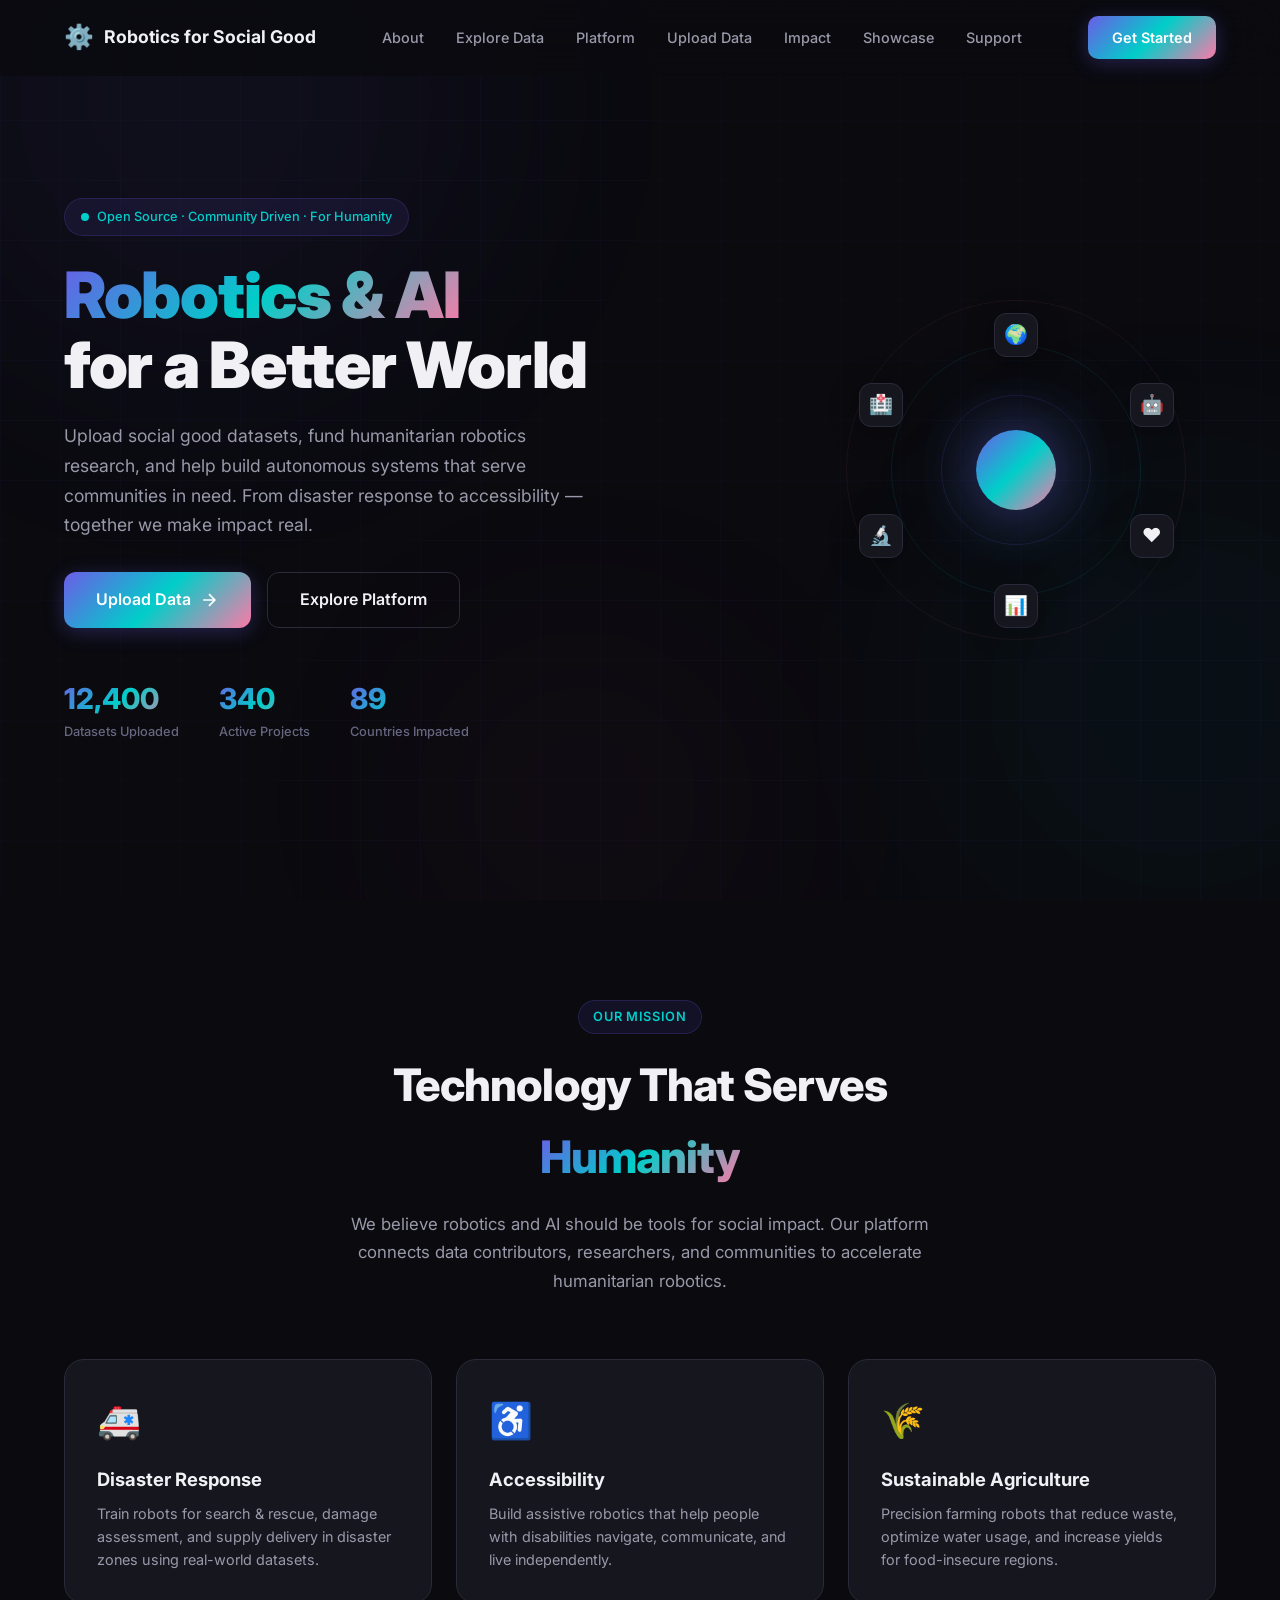
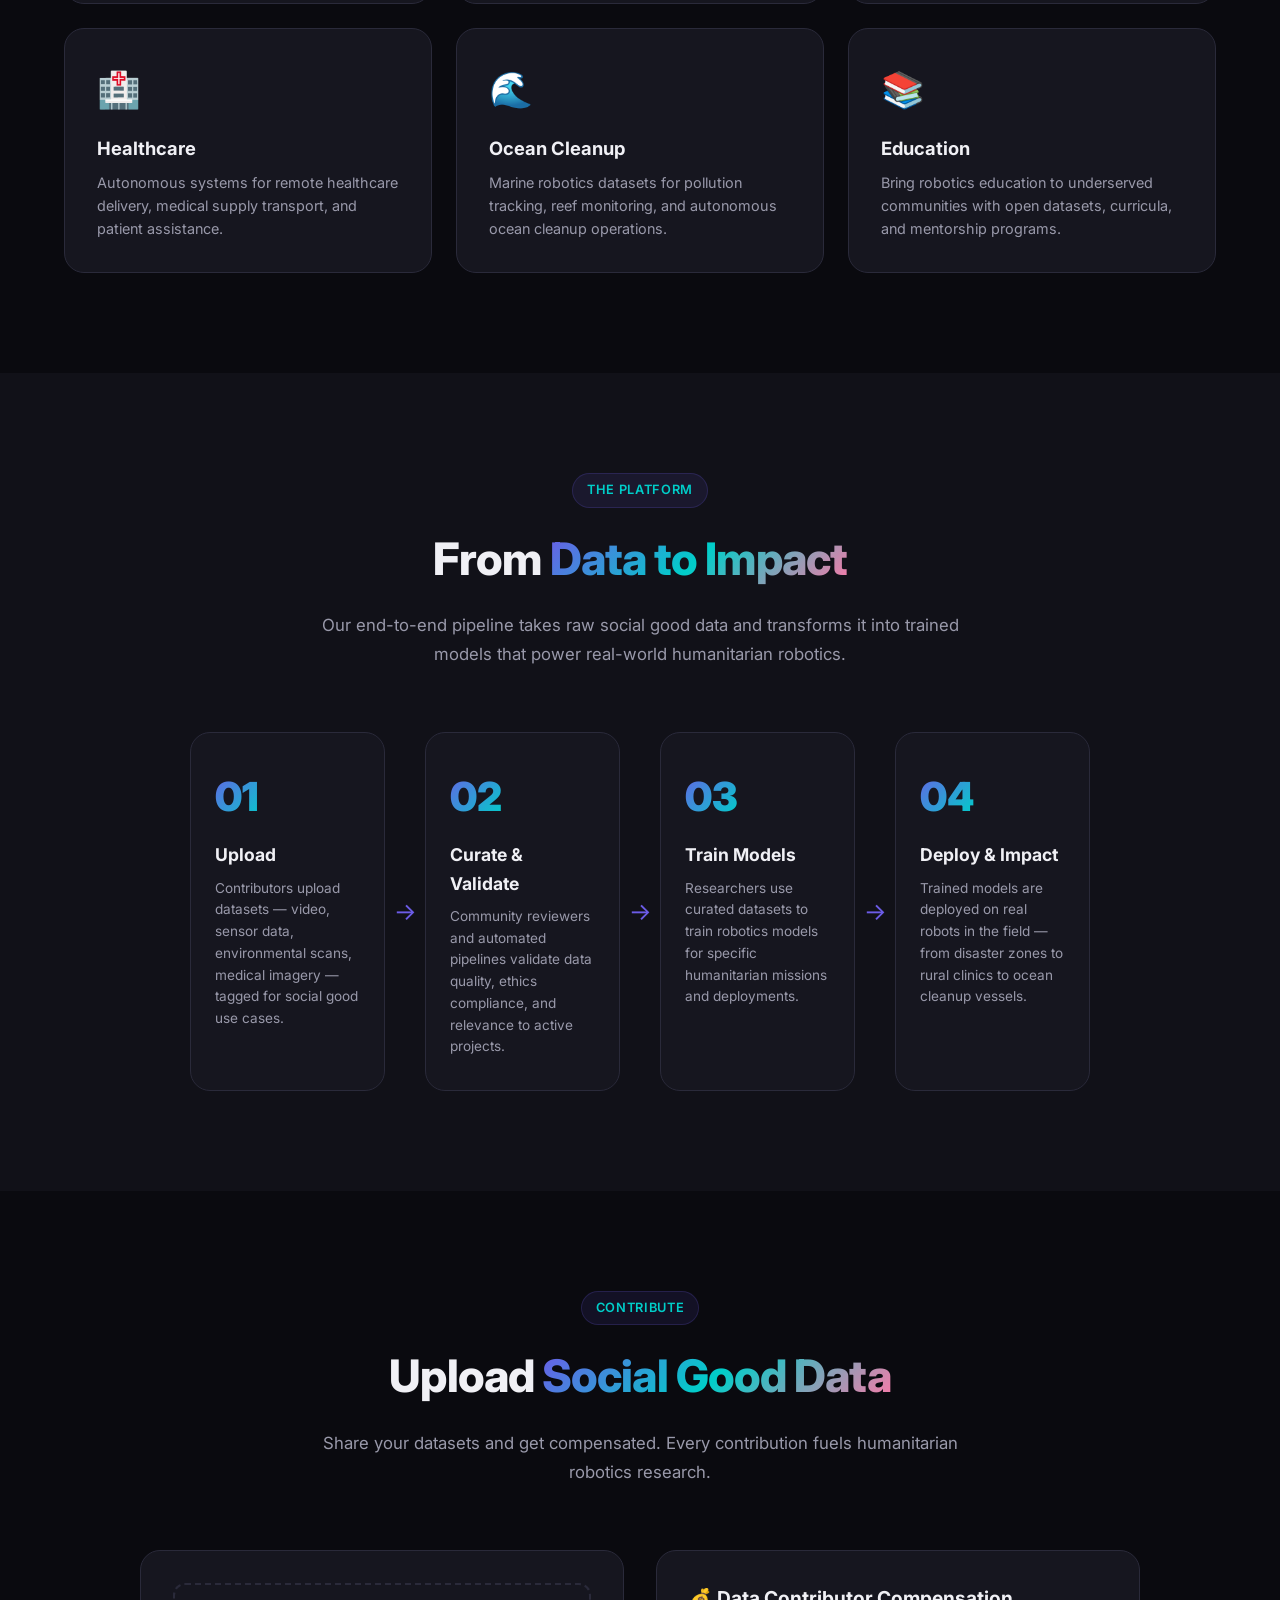
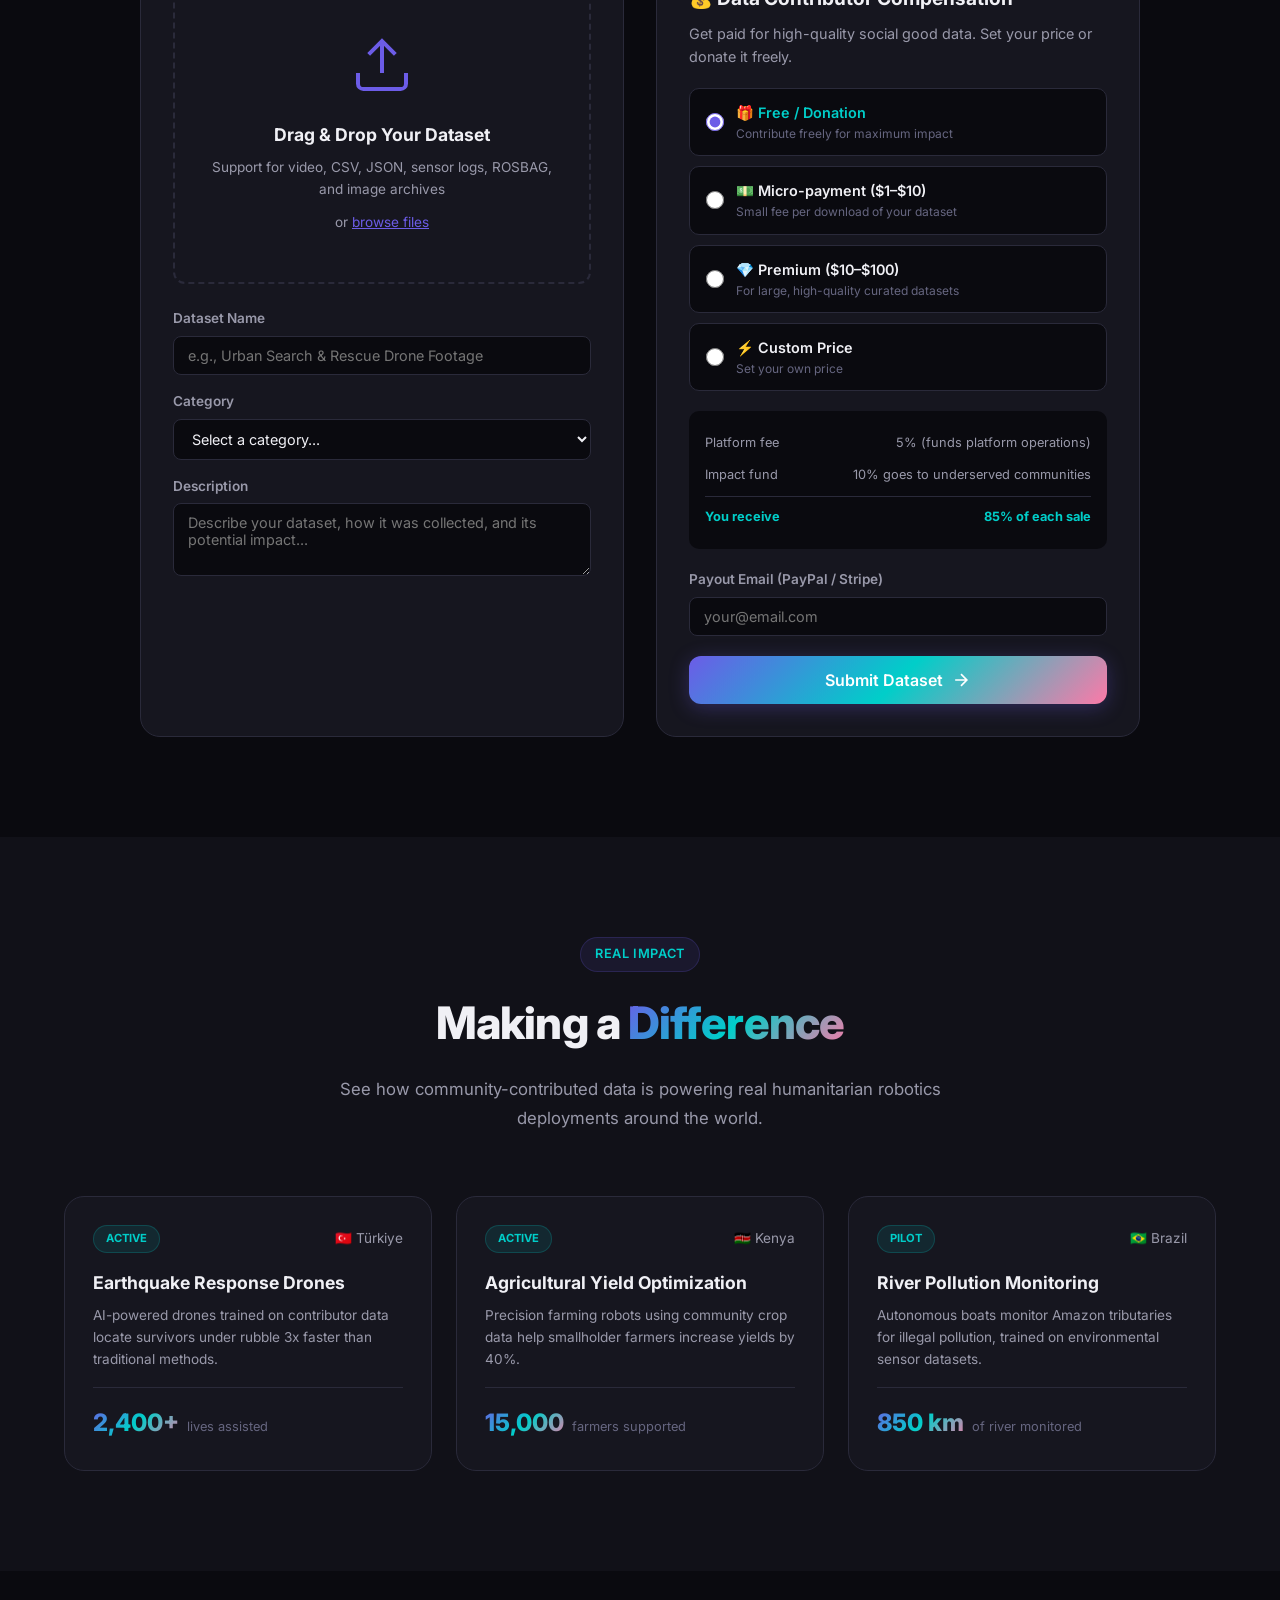
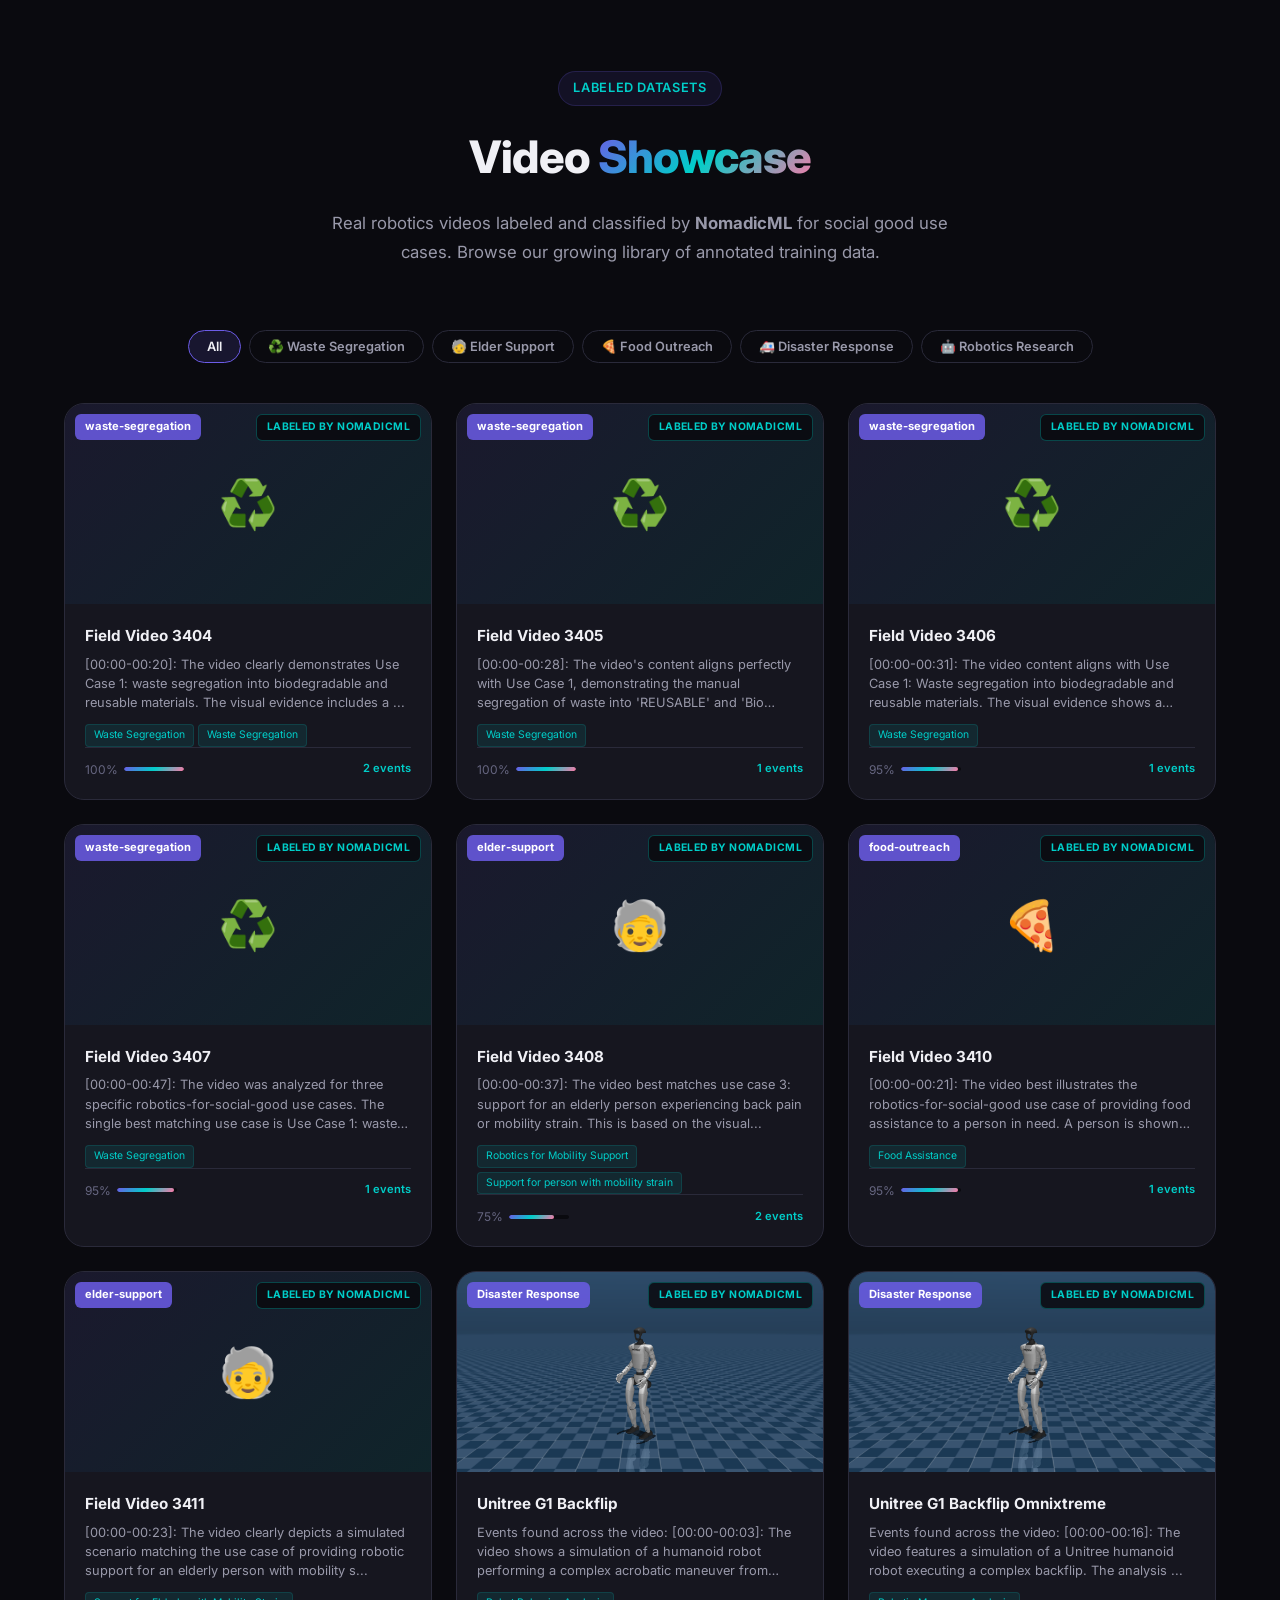
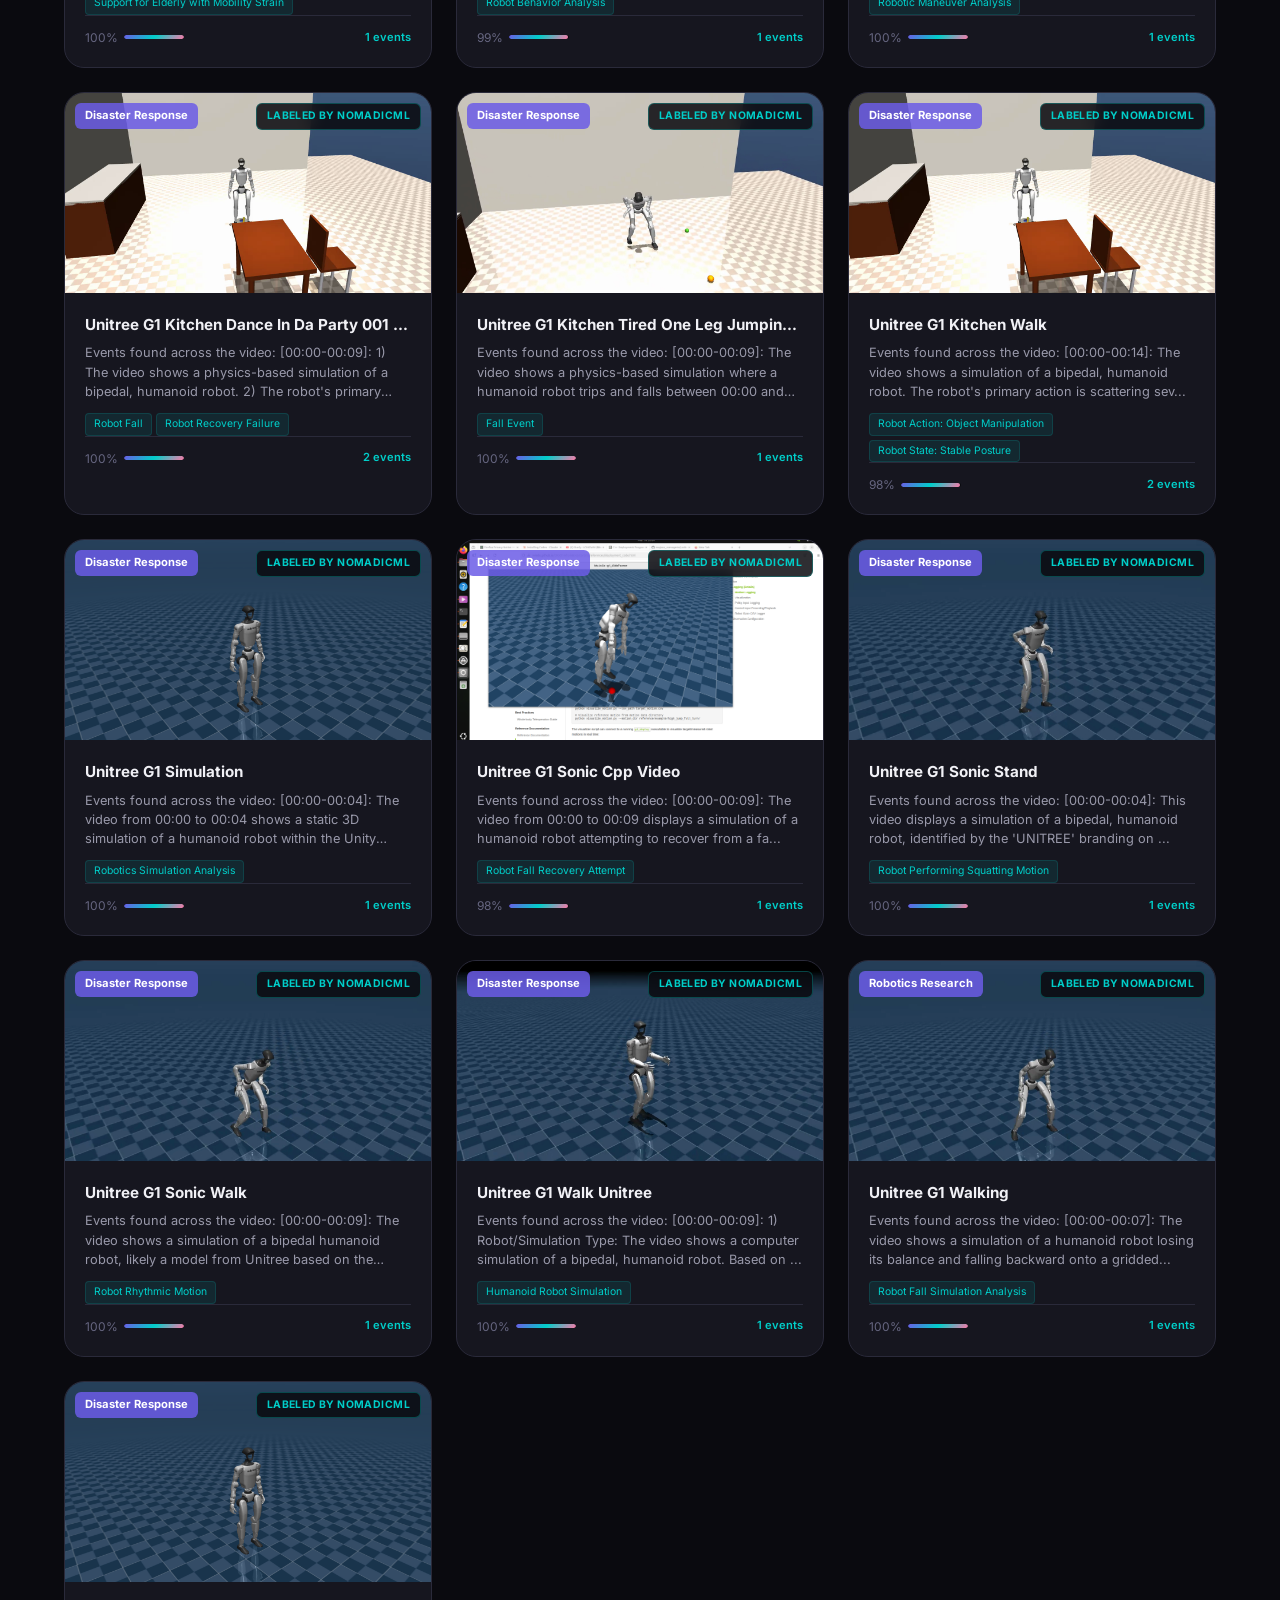
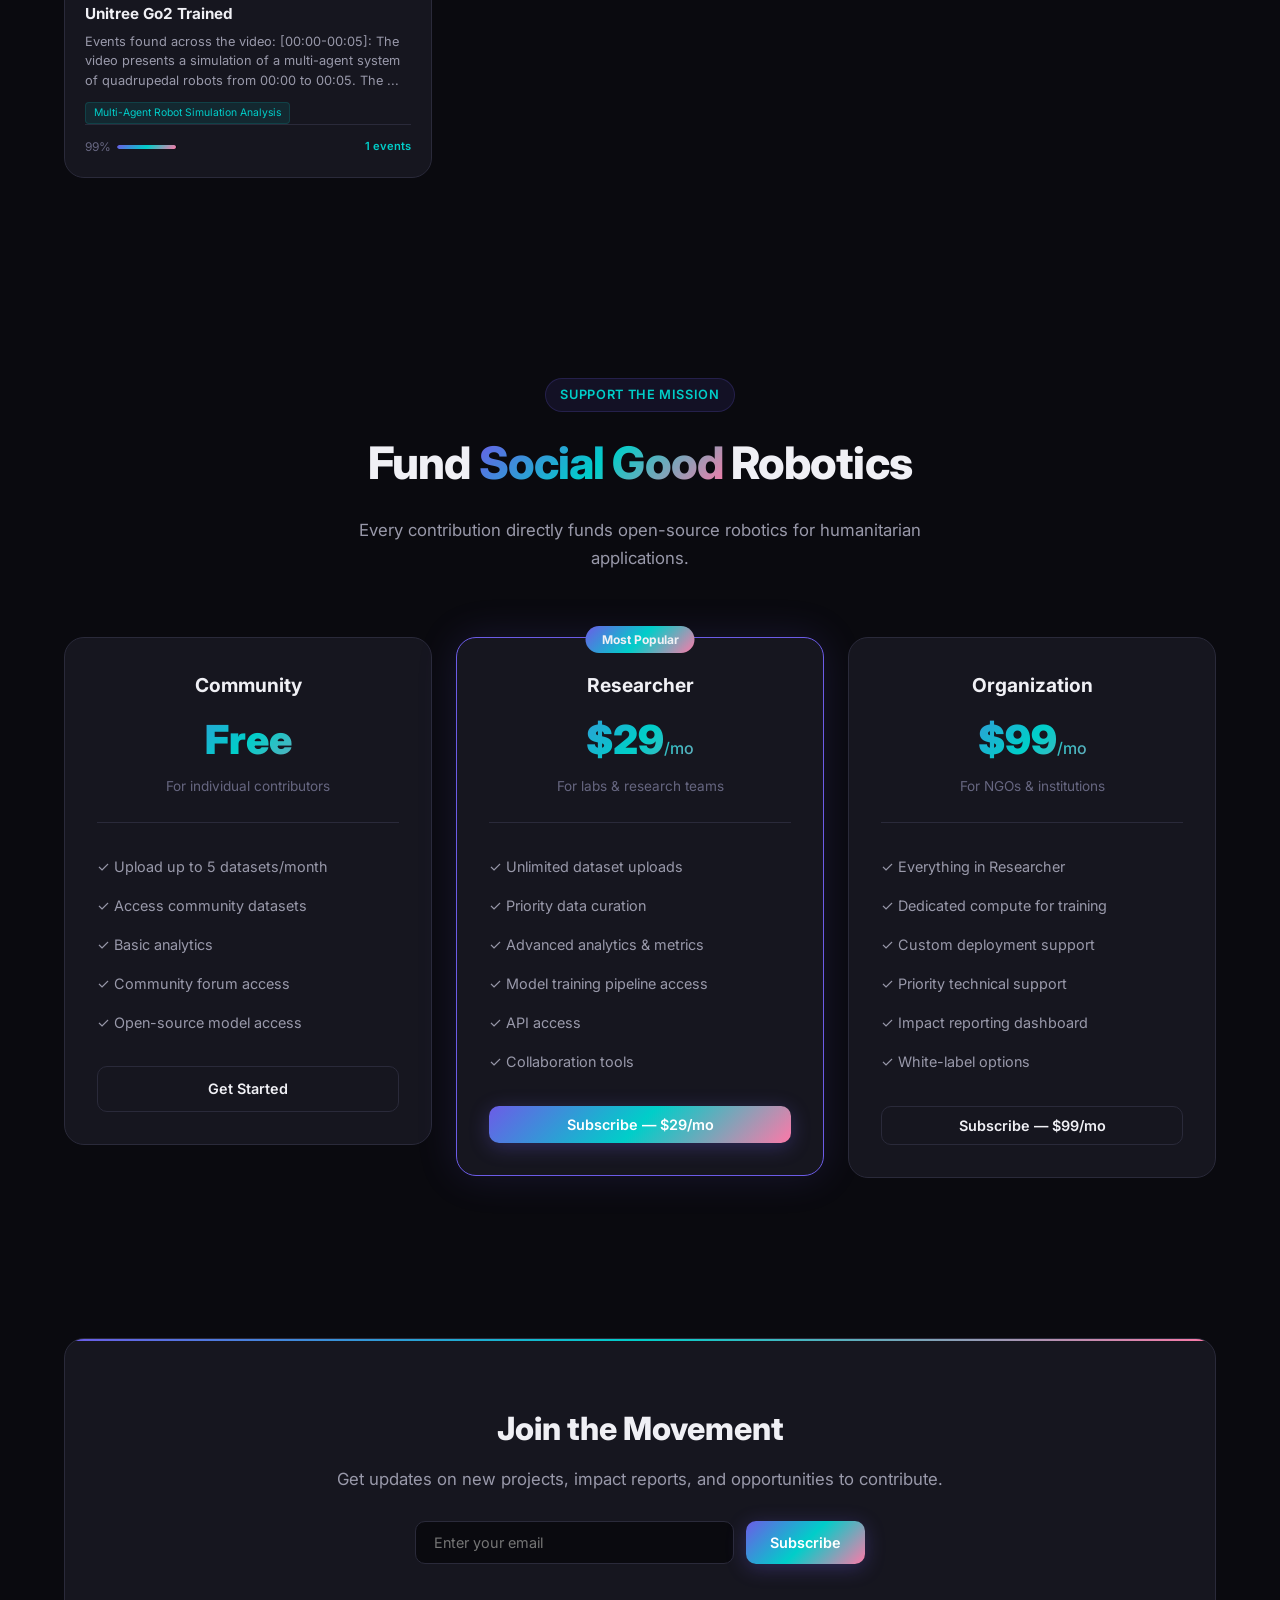
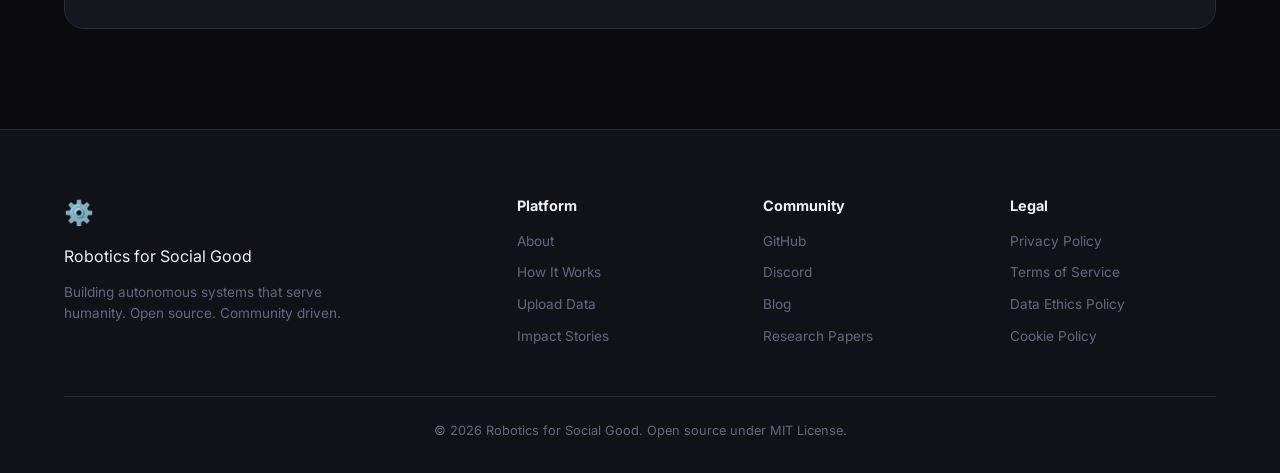
==== index.html @ d233e319 "Add Explore Data page with 3 social good tracks + robotics research - New explore.html with open-sou" ====
<!DOCTYPE html>
<html lang="en">
<head>
    <meta charset="UTF-8">
    <meta name="viewport" content="width=device-width, initial-scale=1.0">
    <title>Robotics for Social Good — Empowering Communities Through Robotics & AI</title>
    <meta name="description" content="Upload social good datasets, fund robotics research, and build a better world with AI-powered robotics for humanitarian causes.">
    <link rel="stylesheet" href="css/style.css">
    <link rel="preconnect" href="https://fonts.googleapis.com">
    <link href="https://fonts.googleapis.com/css2?family=Inter:wght@300;400;500;600;700;800;900&display=swap" rel="stylesheet">
    <link rel="icon" type="image/svg+xml" href="data:image/svg+xml,<svg xmlns='http://www.w3.org/2000/svg' viewBox='0 0 100 100'><text y='.9em' font-size='90'>🤖</text></svg>">
</head>
<body>
    <!-- Navigation -->
    <nav class="navbar" id="navbar">
        <div class="nav-container">
            <a href="#" class="nav-logo">
                <span class="logo-icon">⚙️</span>
                <span class="logo-text">Robotics for Social Good</span>
            </a>
            <ul class="nav-links">
                <li><a href="#about">About</a></li>
                <li><a href="explore.html">Explore Data</a></li>
                <li><a href="#platform">Platform</a></li>
                <li><a href="#upload">Upload Data</a></li>
                <li><a href="#impact">Impact</a></li>
                <li><a href="#showcase">Showcase</a></li>
                <li><a href="#pricing">Support</a></li>
            </ul>
            <div class="nav-actions">
                <a href="#upload" class="btn btn-primary">Get Started</a>
                <button class="mobile-toggle" id="mobileToggle" aria-label="Toggle menu">
                    <span></span><span></span><span></span>
                </button>
            </div>
        </div>
    </nav>

    <!-- Hero Section -->
    <section class="hero" id="hero">
        <div class="hero-bg">
            <div class="grid-overlay"></div>
            <div class="glow glow-1"></div>
            <div class="glow glow-2"></div>
            <div class="glow glow-3"></div>
        </div>
        <div class="hero-content">
            <div class="hero-badge">
                <span class="badge-dot"></span>
                Open Source &middot; Community Driven &middot; For Humanity
            </div>
            <h1 class="hero-title">
                <span class="gradient-text">Robotics & AI</span><br>
                for a Better World
            </h1>
            <p class="hero-subtitle">
                Upload social good datasets, fund humanitarian robotics research,
                and help build autonomous systems that serve communities in need.
                From disaster response to accessibility — together we make impact real.
            </p>
            <div class="hero-cta">
                <a href="#upload" class="btn btn-primary btn-lg">
                    <span>Upload Data</span>
                    <svg width="20" height="20" viewBox="0 0 24 24" fill="none" stroke="currentColor" stroke-width="2"><path d="M5 12h14M12 5l7 7-7 7"/></svg>
                </a>
                <a href="#platform" class="btn btn-secondary btn-lg">
                    <span>Explore Platform</span>
                </a>
            </div>
            <div class="hero-stats">
                <div class="stat">
                    <span class="stat-number" data-target="12400">0</span>
                    <span class="stat-label">Datasets Uploaded</span>
                </div>
                <div class="stat">
                    <span class="stat-number" data-target="340">0</span>
                    <span class="stat-label">Active Projects</span>
                </div>
                <div class="stat">
                    <span class="stat-number" data-target="89">0</span>
                    <span class="stat-label">Countries Impacted</span>
                </div>
            </div>
        </div>
        <div class="hero-visual">
            <div class="robot-display">
                <div class="orbit orbit-1"></div>
                <div class="orbit orbit-2"></div>
                <div class="orbit orbit-3"></div>
                <div class="core-sphere"></div>
                <div class="data-node node-1">🌍</div>
                <div class="data-node node-2">🤖</div>
                <div class="data-node node-3">❤️</div>
                <div class="data-node node-4">📊</div>
                <div class="data-node node-5">🔬</div>
                <div class="data-node node-6">🏥</div>
            </div>
        </div>
    </section>

    <!-- About Section -->
    <section class="section" id="about">
        <div class="container">
            <div class="section-header">
                <span class="section-tag">Our Mission</span>
                <h2 class="section-title">Technology That Serves <span class="gradient-text">Humanity</span></h2>
                <p class="section-desc">We believe robotics and AI should be tools for social impact. Our platform connects data contributors, researchers, and communities to accelerate humanitarian robotics.</p>
            </div>
            <div class="features-grid">
                <div class="feature-card">
                    <div class="feature-icon">🚑</div>
                    <h3>Disaster Response</h3>
                    <p>Train robots for search & rescue, damage assessment, and supply delivery in disaster zones using real-world datasets.</p>
                </div>
                <div class="feature-card">
                    <div class="feature-icon">♿</div>
                    <h3>Accessibility</h3>
                    <p>Build assistive robotics that help people with disabilities navigate, communicate, and live independently.</p>
                </div>
                <div class="feature-card">
                    <div class="feature-icon">🌾</div>
                    <h3>Sustainable Agriculture</h3>
                    <p>Precision farming robots that reduce waste, optimize water usage, and increase yields for food-insecure regions.</p>
                </div>
                <div class="feature-card">
                    <div class="feature-icon">🏥</div>
                    <h3>Healthcare</h3>
                    <p>Autonomous systems for remote healthcare delivery, medical supply transport, and patient assistance.</p>
                </div>
                <div class="feature-card">
                    <div class="feature-icon">🌊</div>
                    <h3>Ocean Cleanup</h3>
                    <p>Marine robotics datasets for pollution tracking, reef monitoring, and autonomous ocean cleanup operations.</p>
                </div>
                <div class="feature-card">
                    <div class="feature-icon">📚</div>
                    <h3>Education</h3>
                    <p>Bring robotics education to underserved communities with open datasets, curricula, and mentorship programs.</p>
                </div>
            </div>
        </div>
    </section>

    <!-- Platform Section -->
    <section class="section section-dark" id="platform">
        <div class="container">
            <div class="section-header">
                <span class="section-tag">The Platform</span>
                <h2 class="section-title">From <span class="gradient-text">Data to Impact</span></h2>
                <p class="section-desc">Our end-to-end pipeline takes raw social good data and transforms it into trained models that power real-world humanitarian robotics.</p>
            </div>
            <div class="pipeline">
                <div class="pipeline-step">
                    <div class="step-number">01</div>
                    <div class="step-content">
                        <h3>Upload</h3>
                        <p>Contributors upload datasets — video, sensor data, environmental scans, medical imagery — tagged for social good use cases.</p>
                    </div>
                </div>
                <div class="pipeline-connector"></div>
                <div class="pipeline-step">
                    <div class="step-number">02</div>
                    <div class="step-content">
                        <h3>Curate & Validate</h3>
                        <p>Community reviewers and automated pipelines validate data quality, ethics compliance, and relevance to active projects.</p>
                    </div>
                </div>
                <div class="pipeline-connector"></div>
                <div class="pipeline-step">
                    <div class="step-number">03</div>
                    <div class="step-content">
                        <h3>Train Models</h3>
                        <p>Researchers use curated datasets to train robotics models for specific humanitarian missions and deployments.</p>
                    </div>
                </div>
                <div class="pipeline-connector"></div>
                <div class="pipeline-step">
                    <div class="step-number">04</div>
                    <div class="step-content">
                        <h3>Deploy & Impact</h3>
                        <p>Trained models are deployed on real robots in the field — from disaster zones to rural clinics to ocean cleanup vessels.</p>
                    </div>
                </div>
            </div>
        </div>
    </section>

    <!-- Upload / Payment Section -->
    <section class="section" id="upload">
        <div class="container">
            <div class="section-header">
                <span class="section-tag">Contribute</span>
                <h2 class="section-title">Upload <span class="gradient-text">Social Good Data</span></h2>
                <p class="section-desc">Share your datasets and get compensated. Every contribution fuels humanitarian robotics research.</p>
            </div>
            <div class="upload-area">
                <div class="upload-card">
                    <div class="upload-zone" id="uploadZone">
                        <div class="upload-icon">
                            <svg width="64" height="64" viewBox="0 0 24 24" fill="none" stroke="currentColor" stroke-width="1.5">
                                <path d="M21 15v4a2 2 0 01-2 2H5a2 2 0 01-2-2v-4M17 8l-5-5-5 5M12 3v12"/>
                            </svg>
                        </div>
                        <h3>Drag & Drop Your Dataset</h3>
                        <p>Support for video, CSV, JSON, sensor logs, ROSBAG, and image archives</p>
                        <p class="upload-hint">or <span class="upload-browse">browse files</span></p>
                        <input type="file" id="fileInput" multiple hidden>
                    </div>
                    <div class="upload-meta">
                        <div class="form-group">
                            <label>Dataset Name</label>
                            <input type="text" placeholder="e.g., Urban Search & Rescue Drone Footage" id="datasetName">
                        </div>
                        <div class="form-group">
                            <label>Category</label>
                            <select id="datasetCategory">
                                <option value="">Select a category...</option>
                                <option value="disaster">Disaster Response</option>
                                <option value="accessibility">Accessibility</option>
                                <option value="agriculture">Sustainable Agriculture</option>
                                <option value="healthcare">Healthcare</option>
                                <option value="ocean">Ocean & Environment</option>
                                <option value="education">Education</option>
                                <option value="other">Other Social Good</option>
                            </select>
                        </div>
                        <div class="form-group">
                            <label>Description</label>
                            <textarea placeholder="Describe your dataset, how it was collected, and its potential impact..." id="datasetDesc" rows="3"></textarea>
                        </div>
                    </div>
                </div>

                <!-- Payment Section -->
                <div class="payment-card">
                    <h3>💰 Data Contributor Compensation</h3>
                    <p class="payment-desc">Get paid for high-quality social good data. Set your price or donate it freely.</p>

                    <div class="payment-options">
                        <label class="payment-option">
                            <input type="radio" name="payment" value="free" checked>
                            <div class="option-content">
                                <span class="option-title">🎁 Free / Donation</span>
                                <span class="option-desc">Contribute freely for maximum impact</span>
                            </div>
                        </label>
                        <label class="payment-option">
                            <input type="radio" name="payment" value="micro">
                            <div class="option-content">
                                <span class="option-title">💵 Micro-payment ($1–$10)</span>
                                <span class="option-desc">Small fee per download of your dataset</span>
                            </div>
                        </label>
                        <label class="payment-option">
                            <input type="radio" name="payment" value="premium">
                            <div class="option-content">
                                <span class="option-title">💎 Premium ($10–$100)</span>
                                <span class="option-desc">For large, high-quality curated datasets</span>
                            </div>
                        </label>
                        <label class="payment-option">
                            <input type="radio" name="payment" value="custom">
                            <div class="option-content">
                                <span class="option-title">⚡ Custom Price</span>
                                <span class="option-desc">Set your own price</span>
                            </div>
                        </label>
                    </div>

                    <div class="custom-price-input" id="customPriceInput" style="display:none;">
                        <label>Your Price (USD)</label>
                        <div class="price-input-wrapper">
                            <span class="currency">$</span>
                            <input type="number" placeholder="0.00" min="0" step="0.01" id="customPrice">
                        </div>
                    </div>

                    <div class="payment-info">
                        <div class="info-row">
                            <span>Platform fee</span>
                            <span>5% (funds platform operations)</span>
                        </div>
                        <div class="info-row">
                            <span>Impact fund</span>
                            <span>10% goes to underserved communities</span>
                        </div>
                        <div class="info-row highlight">
                            <span>You receive</span>
                            <span>85% of each sale</span>
                        </div>
                    </div>

                    <div class="payout-method">
                        <label>Payout Email (PayPal / Stripe)</label>
                        <input type="email" placeholder="your@email.com" id="payoutEmail">
                    </div>

                    <button class="btn btn-primary btn-lg btn-full" id="submitDataset">
                        <span>Submit Dataset</span>
                        <svg width="20" height="20" viewBox="0 0 24 24" fill="none" stroke="currentColor" stroke-width="2"><path d="M5 12h14M12 5l7 7-7 7"/></svg>
                    </button>
                </div>
            </div>
        </div>
    </section>

    <!-- Impact Section -->
    <section class="section section-dark" id="impact">
        <div class="container">
            <div class="section-header">
                <span class="section-tag">Real Impact</span>
                <h2 class="section-title">Making a <span class="gradient-text">Difference</span></h2>
                <p class="section-desc">See how community-contributed data is powering real humanitarian robotics deployments around the world.</p>
            </div>
            <div class="impact-grid">
                <div class="impact-card">
                    <div class="impact-header">
                        <span class="impact-tag">Active</span>
                        <span class="impact-location">🇹🇷 Türkiye</span>
                    </div>
                    <h3>Earthquake Response Drones</h3>
                    <p>AI-powered drones trained on contributor data locate survivors under rubble 3x faster than traditional methods.</p>
                    <div class="impact-stat">
                        <span class="impact-number">2,400+</span>
                        <span>lives assisted</span>
                    </div>
                </div>
                <div class="impact-card">
                    <div class="impact-header">
                        <span class="impact-tag">Active</span>
                        <span class="impact-location">🇰🇪 Kenya</span>
                    </div>
                    <h3>Agricultural Yield Optimization</h3>
                    <p>Precision farming robots using community crop data help smallholder farmers increase yields by 40%.</p>
                    <div class="impact-stat">
                        <span class="impact-number">15,000</span>
                        <span>farmers supported</span>
                    </div>
                </div>
                <div class="impact-card">
                    <div class="impact-header">
                        <span class="impact-tag">Pilot</span>
                        <span class="impact-location">🇧🇷 Brazil</span>
                    </div>
                    <h3>River Pollution Monitoring</h3>
                    <p>Autonomous boats monitor Amazon tributaries for illegal pollution, trained on environmental sensor datasets.</p>
                    <div class="impact-stat">
                        <span class="impact-number">850 km</span>
                        <span>of river monitored</span>
                    </div>
                </div>
            </div>
        </div>
    </section>

    <!-- Video Showcase Section -->
    <section class="section" id="showcase">
        <div class="container">
            <div class="section-header">
                <span class="section-tag">Labeled Datasets</span>
                <h2 class="section-title">Video <span class="gradient-text">Showcase</span></h2>
                <p class="section-desc">Real robotics videos labeled and classified by <strong>NomadicML</strong> for social good use cases. Browse our growing library of annotated training data.</p>
            </div>
            <div class="showcase-filters" id="showcaseFilters">
                <button class="filter-btn active" data-filter="all">All</button>
            </div>
            <div class="showcase-grid" id="showcaseGrid">
                <!-- Populated by JS from labels.json -->
            </div>
            <div class="showcase-empty" id="showcaseEmpty" style="display:none;">
                <p>No videos match this filter.</p>
            </div>
        </div>
    </section>

    <!-- Pricing / Support Section -->
    <section class="section" id="pricing">
        <div class="container">
            <div class="section-header">
                <span class="section-tag">Support the Mission</span>
                <h2 class="section-title">Fund <span class="gradient-text">Social Good</span> Robotics</h2>
                <p class="section-desc">Every contribution directly funds open-source robotics for humanitarian applications.</p>
            </div>
            <div class="pricing-grid">
                <div class="pricing-card">
                    <div class="pricing-header">
                        <h3>Community</h3>
                        <div class="price">Free</div>
                        <p>For individual contributors</p>
                    </div>
                    <ul class="pricing-features">
                        <li>✓ Upload up to 5 datasets/month</li>
                        <li>✓ Access community datasets</li>
                        <li>✓ Basic analytics</li>
                        <li>✓ Community forum access</li>
                        <li>✓ Open-source model access</li>
                    </ul>
                    <a href="#upload" class="btn btn-secondary btn-full">Get Started</a>
                </div>
                <div class="pricing-card featured">
                    <div class="pricing-badge">Most Popular</div>
                    <div class="pricing-header">
                        <h3>Researcher</h3>
                        <div class="price">$29<span>/mo</span></div>
                        <p>For labs & research teams</p>
                    </div>
                    <ul class="pricing-features">
                        <li>✓ Unlimited dataset uploads</li>
                        <li>✓ Priority data curation</li>
                        <li>✓ Advanced analytics & metrics</li>
                        <li>✓ Model training pipeline access</li>
                        <li>✓ API access</li>
                        <li>✓ Collaboration tools</li>
                    </ul>
                    <button class="btn btn-primary btn-full" onclick="handlePayment('researcher')">Subscribe — $29/mo</button>
                </div>
                <div class="pricing-card">
                    <div class="pricing-header">
                        <h3>Organization</h3>
                        <div class="price">$99<span>/mo</span></div>
                        <p>For NGOs & institutions</p>
                    </div>
                    <ul class="pricing-features">
                        <li>✓ Everything in Researcher</li>
                        <li>✓ Dedicated compute for training</li>
                        <li>✓ Custom deployment support</li>
                        <li>✓ Priority technical support</li>
                        <li>✓ Impact reporting dashboard</li>
                        <li>✓ White-label options</li>
                    </ul>
                    <button class="btn btn-secondary btn-full" onclick="handlePayment('organization')">Subscribe — $99/mo</button>
                </div>
            </div>
        </div>
    </section>

    <!-- Newsletter / CTA -->
    <section class="section cta-section">
        <div class="container">
            <div class="cta-card">
                <h2>Join the Movement</h2>
                <p>Get updates on new projects, impact reports, and opportunities to contribute.</p>
                <form class="cta-form" id="newsletterForm">
                    <input type="email" placeholder="Enter your email" required>
                    <button type="submit" class="btn btn-primary">Subscribe</button>
                </form>
            </div>
        </div>
    </section>

    <!-- Footer -->
    <footer class="footer">
        <div class="container">
            <div class="footer-grid">
                <div class="footer-brand">
                    <span class="logo-icon">⚙️</span>
                    <span class="logo-text">Robotics for Social Good</span>
                    <p>Building autonomous systems that serve humanity. Open source. Community driven.</p>
                </div>
                <div class="footer-links">
                    <h4>Platform</h4>
                    <a href="#about">About</a>
                    <a href="#platform">How It Works</a>
                    <a href="#upload">Upload Data</a>
                    <a href="#impact">Impact Stories</a>
                </div>
                <div class="footer-links">
                    <h4>Community</h4>
                    <a href="#">GitHub</a>
                    <a href="#">Discord</a>
                    <a href="#">Blog</a>
                    <a href="#">Research Papers</a>
                </div>
                <div class="footer-links">
                    <h4>Legal</h4>
                    <a href="#">Privacy Policy</a>
                    <a href="#">Terms of Service</a>
                    <a href="#">Data Ethics Policy</a>
                    <a href="#">Cookie Policy</a>
                </div>
            </div>
            <div class="footer-bottom">
                <p>&copy; 2026 Robotics for Social Good. Open source under MIT License.</p>
            </div>
        </div>
    </footer>

    <!-- Payment Modal -->
    <div class="modal-overlay" id="paymentModal">
        <div class="modal">
            <button class="modal-close" id="modalClose">&times;</button>
            <h2>Complete Your Subscription</h2>
            <p id="modalPlan"></p>
            <form class="payment-form" id="paymentForm">
                <div class="form-group">
                    <label>Full Name</label>
                    <input type="text" placeholder="Jane Doe" required>
                </div>
                <div class="form-group">
                    <label>Email</label>
                    <input type="email" placeholder="jane@example.com" required>
                </div>
                <div class="form-group">
                    <label>Card Number</label>
                    <input type="text" placeholder="4242 4242 4242 4242" maxlength="19" id="cardNumber" required>
                </div>
                <div class="form-row">
                    <div class="form-group">
                        <label>Expiry</label>
                        <input type="text" placeholder="MM/YY" maxlength="5" required>
                    </div>
                    <div class="form-group">
                        <label>CVC</label>
                        <input type="text" placeholder="123" maxlength="4" required>
                    </div>
                </div>
                <button type="submit" class="btn btn-primary btn-full btn-lg">
                    Pay & Subscribe
                </button>
                <p class="payment-secure">🔒 Secured with 256-bit encryption. Cancel anytime.</p>
            </form>
        </div>
    </div>

    <!-- Toast Notification -->
    <div class="toast" id="toast"></div>

    <script src="js/main.js"></script>
</body>
</html>
---- css/style.css ----
/* ===== RESET & BASE ===== */
*, *::before, *::after {
    margin: 0;
    padding: 0;
    box-sizing: border-box;
}

:root {
    --bg-primary: #0a0a0f;
    --bg-secondary: #111118;
    --bg-card: #16161f;
    --bg-card-hover: #1c1c28;
    --border: #2a2a3a;
    --text-primary: #f0f0f5;
    --text-secondary: #9999aa;
    --text-muted: #666680;
    --accent-1: #6c5ce7;
    --accent-2: #00cec9;
    --accent-3: #fd79a8;
    --gradient: linear-gradient(135deg, #6c5ce7, #00cec9, #fd79a8);
    --gradient-text: linear-gradient(135deg, #6c5ce7 0%, #00cec9 50%, #fd79a8 100%);
    --radius: 12px;
    --radius-lg: 20px;
    --shadow: 0 4px 30px rgba(0,0,0,0.3);
    --transition: 0.3s cubic-bezier(0.4, 0, 0.2, 1);
}

html {
    scroll-behavior: smooth;
}

body {
    font-family: 'Inter', -apple-system, BlinkMacSystemFont, sans-serif;
    background: var(--bg-primary);
    color: var(--text-primary);
    line-height: 1.6;
    overflow-x: hidden;
}

a {
    color: inherit;
    text-decoration: none;
}

.container {
    max-width: 1200px;
    margin: 0 auto;
    padding: 0 24px;
}

/* ===== NAVBAR ===== */
.navbar {
    position: fixed;
    top: 0;
    left: 0;
    right: 0;
    z-index: 1000;
    padding: 16px 0;
    transition: var(--transition);
    backdrop-filter: blur(20px);
    -webkit-backdrop-filter: blur(20px);
    background: rgba(10, 10, 15, 0.8);
    border-bottom: 1px solid transparent;
}

.navbar.scrolled {
    border-bottom-color: var(--border);
    padding: 12px 0;
}

.nav-container {
    max-width: 1200px;
    margin: 0 auto;
    padding: 0 24px;
    display: flex;
    align-items: center;
    justify-content: space-between;
}

.nav-logo {
    display: flex;
    align-items: center;
    gap: 10px;
    font-weight: 700;
    font-size: 1.1rem;
}

.logo-icon {
    font-size: 1.5rem;
}

.nav-links {
    display: flex;
    list-style: none;
    gap: 32px;
}

.nav-links a {
    color: var(--text-secondary);
    font-size: 0.9rem;
    font-weight: 500;
    transition: var(--transition);
}

.nav-links a:hover {
    color: var(--text-primary);
}

.nav-actions {
    display: flex;
    align-items: center;
    gap: 16px;
}

.mobile-toggle {
    display: none;
    flex-direction: column;
    gap: 5px;
    background: none;
    border: none;
    cursor: pointer;
    padding: 4px;
}

.mobile-toggle span {
    width: 24px;
    height: 2px;
    background: var(--text-primary);
    border-radius: 2px;
    transition: var(--transition);
}

/* ===== BUTTONS ===== */
.btn {
    display: inline-flex;
    align-items: center;
    gap: 8px;
    padding: 10px 24px;
    border-radius: 10px;
    font-weight: 600;
    font-size: 0.9rem;
    border: none;
    cursor: pointer;
    transition: var(--transition);
    font-family: inherit;
}

.btn-primary {
    background: var(--gradient);
    color: white;
    box-shadow: 0 4px 20px rgba(108, 92, 231, 0.3);
}

.btn-primary:hover {
    transform: translateY(-2px);
    box-shadow: 0 6px 30px rgba(108, 92, 231, 0.5);
}

.btn-secondary {
    background: transparent;
    color: var(--text-primary);
    border: 1px solid var(--border);
}

.btn-secondary:hover {
    border-color: var(--accent-1);
    background: rgba(108, 92, 231, 0.1);
}

.btn-lg {
    padding: 14px 32px;
    font-size: 1rem;
    border-radius: 12px;
}

.btn-full {
    width: 100%;
    justify-content: center;
}

/* ===== GRADIENT TEXT ===== */
.gradient-text {
    background: var(--gradient-text);
    -webkit-background-clip: text;
    -webkit-text-fill-color: transparent;
    background-clip: text;
}

/* ===== HERO ===== */
.hero {
    position: relative;
    min-height: 100vh;
    display: flex;
    align-items: center;
    padding: 120px 24px 80px;
    max-width: 1200px;
    margin: 0 auto;
    gap: 60px;
}

.hero-bg {
    position: fixed;
    top: 0;
    left: 0;
    right: 0;
    bottom: 0;
    z-index: -1;
    overflow: hidden;
}

.grid-overlay {
    position: absolute;
    inset: 0;
    background-image:
        linear-gradient(rgba(108, 92, 231, 0.03) 1px, transparent 1px),
        linear-gradient(90deg, rgba(108, 92, 231, 0.03) 1px, transparent 1px);
    background-size: 60px 60px;
}

.glow {
    position: absolute;
    border-radius: 50%;
    filter: blur(120px);
    opacity: 0.4;
}

.glow-1 {
    width: 600px;
    height: 600px;
    background: rgba(108, 92, 231, 0.15);
    top: -200px;
    left: -100px;
    animation: float 8s ease-in-out infinite;
}

.glow-2 {
    width: 500px;
    height: 500px;
    background: rgba(0, 206, 201, 0.1);
    top: 50%;
    right: -150px;
    animation: float 10s ease-in-out infinite reverse;
}

.glow-3 {
    width: 400px;
    height: 400px;
    background: rgba(253, 121, 168, 0.08);
    bottom: -100px;
    left: 30%;
    animation: float 12s ease-in-out infinite;
}

@keyframes float {
    0%, 100% { transform: translate(0, 0); }
    50% { transform: translate(30px, -30px); }
}

.hero-content {
    flex: 1;
    z-index: 1;
}

.hero-badge {
    display: inline-flex;
    align-items: center;
    gap: 8px;
    padding: 8px 16px;
    background: rgba(108, 92, 231, 0.1);
    border: 1px solid rgba(108, 92, 231, 0.2);
    border-radius: 50px;
    font-size: 0.8rem;
    color: var(--accent-2);
    margin-bottom: 24px;
    font-weight: 500;
}

.badge-dot {
    width: 8px;
    height: 8px;
    background: var(--accent-2);
    border-radius: 50%;
    animation: pulse 2s ease-in-out infinite;
}

@keyframes pulse {
    0%, 100% { opacity: 1; }
    50% { opacity: 0.4; }
}

.hero-title {
    font-size: clamp(2.5rem, 5vw, 4rem);
    font-weight: 900;
    line-height: 1.1;
    letter-spacing: -0.02em;
    margin-bottom: 20px;
}

.hero-subtitle {
    font-size: 1.1rem;
    color: var(--text-secondary);
    max-width: 520px;
    margin-bottom: 32px;
    line-height: 1.7;
}

.hero-cta {
    display: flex;
    gap: 16px;
    margin-bottom: 48px;
    flex-wrap: wrap;
}

.hero-stats {
    display: flex;
    gap: 40px;
}

.stat {
    display: flex;
    flex-direction: column;
}

.stat-number {
    font-size: 1.8rem;
    font-weight: 800;
    background: var(--gradient-text);
    -webkit-background-clip: text;
    -webkit-text-fill-color: transparent;
    background-clip: text;
}

.stat-label {
    font-size: 0.8rem;
    color: var(--text-muted);
    font-weight: 500;
}

/* ===== HERO VISUAL ===== */
.hero-visual {
    flex: 0 0 400px;
    display: flex;
    align-items: center;
    justify-content: center;
}

.robot-display {
    position: relative;
    width: 350px;
    height: 350px;
}

.orbit {
    position: absolute;
    border: 1px solid rgba(108, 92, 231, 0.15);
    border-radius: 50%;
    top: 50%;
    left: 50%;
    transform: translate(-50%, -50%);
}

.orbit-1 {
    width: 150px;
    height: 150px;
    animation: spin 20s linear infinite;
}

.orbit-2 {
    width: 250px;
    height: 250px;
    border-color: rgba(0, 206, 201, 0.1);
    animation: spin 30s linear infinite reverse;
}

.orbit-3 {
    width: 340px;
    height: 340px;
    border-color: rgba(253, 121, 168, 0.08);
    animation: spin 40s linear infinite;
}

@keyframes spin {
    from { transform: translate(-50%, -50%) rotate(0deg); }
    to { transform: translate(-50%, -50%) rotate(360deg); }
}

.core-sphere {
    position: absolute;
    width: 80px;
    height: 80px;
    top: 50%;
    left: 50%;
    transform: translate(-50%, -50%);
    background: var(--gradient);
    border-radius: 50%;
    box-shadow: 0 0 60px rgba(108, 92, 231, 0.5), 0 0 120px rgba(0, 206, 201, 0.2);
    animation: corePulse 3s ease-in-out infinite;
}

@keyframes corePulse {
    0%, 100% { box-shadow: 0 0 60px rgba(108, 92, 231, 0.5), 0 0 120px rgba(0, 206, 201, 0.2); }
    50% { box-shadow: 0 0 80px rgba(108, 92, 231, 0.7), 0 0 160px rgba(0, 206, 201, 0.3); }
}

.data-node {
    position: absolute;
    width: 44px;
    height: 44px;
    display: flex;
    align-items: center;
    justify-content: center;
    background: var(--bg-card);
    border: 1px solid var(--border);
    border-radius: 12px;
    font-size: 1.2rem;
    box-shadow: var(--shadow);
}

.node-1 { top: 5%; left: 50%; transform: translateX(-50%); animation: nodeFloat 4s ease-in-out infinite; }
.node-2 { top: 25%; right: 5%; animation: nodeFloat 5s ease-in-out infinite 0.5s; }
.node-3 { bottom: 25%; right: 5%; animation: nodeFloat 4.5s ease-in-out infinite 1s; }
.node-4 { bottom: 5%; left: 50%; transform: translateX(-50%); animation: nodeFloat 5.5s ease-in-out infinite 1.5s; }
.node-5 { bottom: 25%; left: 5%; animation: nodeFloat 4s ease-in-out infinite 2s; }
.node-6 { top: 25%; left: 5%; animation: nodeFloat 5s ease-in-out infinite 2.5s; }

@keyframes nodeFloat {
    0%, 100% { transform: translateY(0); }
    50% { transform: translateY(-8px); }
}

.node-1, .node-4 {
    animation: nodeFloat 4s ease-in-out infinite;
}

/* ===== SECTIONS ===== */
.section {
    padding: 100px 0;
}

.section-dark {
    background: var(--bg-secondary);
}

.section-header {
    text-align: center;
    max-width: 650px;
    margin: 0 auto 64px;
}

.section-tag {
    display: inline-block;
    padding: 6px 14px;
    background: rgba(108, 92, 231, 0.1);
    border: 1px solid rgba(108, 92, 231, 0.2);
    border-radius: 50px;
    font-size: 0.8rem;
    color: var(--accent-2);
    font-weight: 600;
    margin-bottom: 16px;
    text-transform: uppercase;
    letter-spacing: 0.05em;
}

.section-title {
    font-size: clamp(1.8rem, 3.5vw, 2.8rem);
    font-weight: 800;
    margin-bottom: 16px;
    letter-spacing: -0.02em;
}

.section-desc {
    color: var(--text-secondary);
    font-size: 1.05rem;
    line-height: 1.7;
}

/* ===== FEATURES GRID ===== */
.features-grid {
    display: grid;
    grid-template-columns: repeat(3, 1fr);
    gap: 24px;
}

.feature-card {
    background: var(--bg-card);
    border: 1px solid var(--border);
    border-radius: var(--radius-lg);
    padding: 32px;
    transition: var(--transition);
}

.feature-card:hover {
    background: var(--bg-card-hover);
    border-color: rgba(108, 92, 231, 0.3);
    transform: translateY(-4px);
}

.feature-icon {
    font-size: 2.2rem;
    margin-bottom: 16px;
}

.feature-card h3 {
    font-size: 1.15rem;
    margin-bottom: 8px;
    font-weight: 700;
}

.feature-card p {
    color: var(--text-secondary);
    font-size: 0.9rem;
    line-height: 1.6;
}

/* ===== PIPELINE ===== */
.pipeline {
    display: flex;
    align-items: stretch;
    gap: 0;
    max-width: 900px;
    margin: 0 auto;
}

.pipeline-step {
    flex: 1;
    background: var(--bg-card);
    border: 1px solid var(--border);
    border-radius: var(--radius-lg);
    padding: 32px 24px;
    transition: var(--transition);
    position: relative;
}

.pipeline-step:hover {
    border-color: rgba(108, 92, 231, 0.3);
    transform: translateY(-4px);
}

.step-number {
    font-size: 2.5rem;
    font-weight: 900;
    background: var(--gradient-text);
    -webkit-background-clip: text;
    -webkit-text-fill-color: transparent;
    background-clip: text;
    margin-bottom: 12px;
}

.step-content h3 {
    font-size: 1.1rem;
    margin-bottom: 8px;
    font-weight: 700;
}

.step-content p {
    color: var(--text-secondary);
    font-size: 0.85rem;
    line-height: 1.6;
}

.pipeline-connector {
    width: 40px;
    display: flex;
    align-items: center;
    justify-content: center;
    position: relative;
}

.pipeline-connector::before {
    content: '→';
    color: var(--accent-1);
    font-size: 1.5rem;
}

/* ===== UPLOAD AREA ===== */
.upload-area {
    display: grid;
    grid-template-columns: 1fr 1fr;
    gap: 32px;
    max-width: 1000px;
    margin: 0 auto;
}

.upload-card, .payment-card {
    background: var(--bg-card);
    border: 1px solid var(--border);
    border-radius: var(--radius-lg);
    padding: 32px;
}

.upload-zone {
    border: 2px dashed var(--border);
    border-radius: var(--radius);
    padding: 48px 24px;
    text-align: center;
    cursor: pointer;
    transition: var(--transition);
    margin-bottom: 24px;
}

.upload-zone:hover,
.upload-zone.dragover {
    border-color: var(--accent-1);
    background: rgba(108, 92, 231, 0.05);
}

.upload-icon {
    color: var(--accent-1);
    margin-bottom: 16px;
}

.upload-zone h3 {
    margin-bottom: 8px;
    font-size: 1.1rem;
}

.upload-zone p {
    color: var(--text-secondary);
    font-size: 0.85rem;
}

.upload-hint {
    margin-top: 12px;
}

.upload-browse {
    color: var(--accent-1);
    cursor: pointer;
    text-decoration: underline;
}

.upload-meta {
    display: flex;
    flex-direction: column;
    gap: 16px;
}

.form-group {
    display: flex;
    flex-direction: column;
    gap: 6px;
}

.form-group label {
    font-size: 0.85rem;
    font-weight: 600;
    color: var(--text-secondary);
}

.form-group input,
.form-group select,
.form-group textarea {
    background: var(--bg-primary);
    border: 1px solid var(--border);
    border-radius: 8px;
    padding: 10px 14px;
    color: var(--text-primary);
    font-family: inherit;
    font-size: 0.9rem;
    transition: var(--transition);
    outline: none;
}

.form-group input:focus,
.form-group select:focus,
.form-group textarea:focus {
    border-color: var(--accent-1);
    box-shadow: 0 0 0 3px rgba(108, 92, 231, 0.15);
}

.form-group textarea {
    resize: vertical;
}

/* ===== PAYMENT CARD ===== */
.payment-card h3 {
    font-size: 1.2rem;
    margin-bottom: 8px;
}

.payment-desc {
    color: var(--text-secondary);
    font-size: 0.9rem;
    margin-bottom: 20px;
}

.payment-options {
    display: flex;
    flex-direction: column;
    gap: 10px;
    margin-bottom: 20px;
}

.payment-option {
    display: flex;
    align-items: center;
    gap: 12px;
    padding: 12px 16px;
    background: var(--bg-primary);
    border: 1px solid var(--border);
    border-radius: 10px;
    cursor: pointer;
    transition: var(--transition);
}

.payment-option:hover {
    border-color: rgba(108, 92, 231, 0.3);
}

.payment-option input[type="radio"] {
    accent-color: var(--accent-1);
    width: 18px;
    height: 18px;
}

.payment-option input[type="radio"]:checked ~ .option-content .option-title {
    color: var(--accent-2);
}

.option-content {
    display: flex;
    flex-direction: column;
}

.option-title {
    font-weight: 600;
    font-size: 0.9rem;
}

.option-desc {
    font-size: 0.75rem;
    color: var(--text-muted);
}

.custom-price-input {
    margin-bottom: 20px;
}

.custom-price-input label {
    font-size: 0.85rem;
    font-weight: 600;
    color: var(--text-secondary);
    display: block;
    margin-bottom: 6px;
}

.price-input-wrapper {
    display: flex;
    align-items: center;
    background: var(--bg-primary);
    border: 1px solid var(--border);
    border-radius: 8px;
    overflow: hidden;
}

.currency {
    padding: 10px 14px;
    background: var(--bg-secondary);
    color: var(--accent-2);
    font-weight: 700;
    border-right: 1px solid var(--border);
}

.price-input-wrapper input {
    flex: 1;
    background: transparent;
    border: none;
    padding: 10px 14px;
    color: var(--text-primary);
    font-family: inherit;
    font-size: 1rem;
    outline: none;
}

.payment-info {
    background: var(--bg-primary);
    border-radius: 10px;
    padding: 16px;
    margin-bottom: 20px;
}

.info-row {
    display: flex;
    justify-content: space-between;
    padding: 6px 0;
    font-size: 0.8rem;
    color: var(--text-secondary);
}

.info-row.highlight {
    color: var(--accent-2);
    font-weight: 700;
    border-top: 1px solid var(--border);
    padding-top: 10px;
    margin-top: 4px;
}

.payout-method {
    margin-bottom: 20px;
}

.payout-method label {
    font-size: 0.85rem;
    font-weight: 600;
    color: var(--text-secondary);
    display: block;
    margin-bottom: 6px;
}

.payout-method input {
    width: 100%;
    background: var(--bg-primary);
    border: 1px solid var(--border);
    border-radius: 8px;
    padding: 10px 14px;
    color: var(--text-primary);
    font-family: inherit;
    font-size: 0.9rem;
    transition: var(--transition);
    outline: none;
}

.payout-method input:focus {
    border-color: var(--accent-1);
    box-shadow: 0 0 0 3px rgba(108, 92, 231, 0.15);
}

/* ===== IMPACT ===== */
.impact-grid {
    display: grid;
    grid-template-columns: repeat(3, 1fr);
    gap: 24px;
}

.impact-card {
    background: var(--bg-card);
    border: 1px solid var(--border);
    border-radius: var(--radius-lg);
    padding: 28px;
    transition: var(--transition);
}

.impact-card:hover {
    transform: translateY(-4px);
    border-color: rgba(0, 206, 201, 0.3);
}

.impact-header {
    display: flex;
    justify-content: space-between;
    align-items: center;
    margin-bottom: 16px;
}

.impact-tag {
    padding: 4px 12px;
    background: rgba(0, 206, 201, 0.1);
    border: 1px solid rgba(0, 206, 201, 0.2);
    border-radius: 50px;
    font-size: 0.7rem;
    color: var(--accent-2);
    font-weight: 700;
    text-transform: uppercase;
}

.impact-location {
    font-size: 0.85rem;
    color: var(--text-secondary);
}

.impact-card h3 {
    font-size: 1.1rem;
    margin-bottom: 8px;
    font-weight: 700;
}

.impact-card p {
    color: var(--text-secondary);
    font-size: 0.85rem;
    line-height: 1.6;
    margin-bottom: 16px;
}

.impact-stat {
    display: flex;
    align-items: baseline;
    gap: 8px;
    padding-top: 16px;
    border-top: 1px solid var(--border);
}

.impact-number {
    font-size: 1.5rem;
    font-weight: 800;
    background: var(--gradient-text);
    -webkit-background-clip: text;
    -webkit-text-fill-color: transparent;
    background-clip: text;
}

.impact-stat span:last-child {
    color: var(--text-muted);
    font-size: 0.8rem;
}

/* ===== PRICING ===== */
.pricing-grid {
    display: grid;
    grid-template-columns: repeat(3, 1fr);
    gap: 24px;
    align-items: start;
}

.pricing-card {
    background: var(--bg-card);
    border: 1px solid var(--border);
    border-radius: var(--radius-lg);
    padding: 32px;
    transition: var(--transition);
    position: relative;
}

.pricing-card:hover {
    transform: translateY(-4px);
}

.pricing-card.featured {
    border-color: var(--accent-1);
    box-shadow: 0 0 40px rgba(108, 92, 231, 0.15);
}

.pricing-badge {
    position: absolute;
    top: -12px;
    left: 50%;
    transform: translateX(-50%);
    padding: 4px 16px;
    background: var(--gradient);
    border-radius: 50px;
    font-size: 0.75rem;
    font-weight: 700;
    white-space: nowrap;
}

.pricing-header {
    text-align: center;
    padding-bottom: 24px;
    border-bottom: 1px solid var(--border);
    margin-bottom: 24px;
}

.pricing-header h3 {
    font-size: 1.2rem;
    margin-bottom: 8px;
}

.price {
    font-size: 2.5rem;
    font-weight: 900;
    background: var(--gradient-text);
    -webkit-background-clip: text;
    -webkit-text-fill-color: transparent;
    background-clip: text;
}

.price span {
    font-size: 1rem;
    font-weight: 500;
}

.pricing-header p {
    color: var(--text-muted);
    font-size: 0.85rem;
    margin-top: 4px;
}

.pricing-features {
    list-style: none;
    margin-bottom: 24px;
}

.pricing-features li {
    padding: 8px 0;
    font-size: 0.9rem;
    color: var(--text-secondary);
}

/* ===== CTA ===== */
.cta-section {
    padding: 60px 0 100px;
}

.cta-card {
    background: var(--bg-card);
    border: 1px solid var(--border);
    border-radius: var(--radius-lg);
    padding: 64px;
    text-align: center;
    position: relative;
    overflow: hidden;
}

.cta-card::before {
    content: '';
    position: absolute;
    top: 0;
    left: 0;
    right: 0;
    height: 2px;
    background: var(--gradient);
}

.cta-card h2 {
    font-size: 2rem;
    font-weight: 800;
    margin-bottom: 12px;
}

.cta-card p {
    color: var(--text-secondary);
    margin-bottom: 28px;
    font-size: 1.05rem;
}

.cta-form {
    display: flex;
    gap: 12px;
    max-width: 450px;
    margin: 0 auto;
}

.cta-form input {
    flex: 1;
    background: var(--bg-primary);
    border: 1px solid var(--border);
    border-radius: 10px;
    padding: 12px 18px;
    color: var(--text-primary);
    font-family: inherit;
    font-size: 0.9rem;
    outline: none;
    transition: var(--transition);
}

.cta-form input:focus {
    border-color: var(--accent-1);
}

/* ===== FOOTER ===== */
.footer {
    background: var(--bg-secondary);
    border-top: 1px solid var(--border);
    padding: 64px 0 32px;
}

.footer-grid {
    display: grid;
    grid-template-columns: 2fr 1fr 1fr 1fr;
    gap: 40px;
    margin-bottom: 48px;
}

.footer-brand {
    display: flex;
    flex-direction: column;
    gap: 12px;
}

.footer-brand p {
    color: var(--text-muted);
    font-size: 0.85rem;
    line-height: 1.6;
    max-width: 280px;
}

.footer-links {
    display: flex;
    flex-direction: column;
    gap: 10px;
}

.footer-links h4 {
    font-size: 0.9rem;
    font-weight: 700;
    margin-bottom: 4px;
}

.footer-links a {
    color: var(--text-muted);
    font-size: 0.85rem;
    transition: var(--transition);
}

.footer-links a:hover {
    color: var(--text-primary);
}

.footer-bottom {
    border-top: 1px solid var(--border);
    padding-top: 24px;
    text-align: center;
}

.footer-bottom p {
    color: var(--text-muted);
    font-size: 0.8rem;
}

/* ===== MODAL ===== */
.modal-overlay {
    position: fixed;
    inset: 0;
    background: rgba(0, 0, 0, 0.7);
    backdrop-filter: blur(8px);
    z-index: 2000;
    display: flex;
    align-items: center;
    justify-content: center;
    opacity: 0;
    pointer-events: none;
    transition: var(--transition);
}

.modal-overlay.active {
    opacity: 1;
    pointer-events: all;
}

.modal {
    background: var(--bg-card);
    border: 1px solid var(--border);
    border-radius: var(--radius-lg);
    padding: 40px;
    max-width: 440px;
    width: 90%;
    position: relative;
    transform: translateY(20px);
    transition: var(--transition);
}

.modal-overlay.active .modal {
    transform: translateY(0);
}

.modal-close {
    position: absolute;
    top: 16px;
    right: 16px;
    background: none;
    border: none;
    color: var(--text-muted);
    font-size: 1.5rem;
    cursor: pointer;
    transition: var(--transition);
}

.modal-close:hover {
    color: var(--text-primary);
}

.modal h2 {
    font-size: 1.4rem;
    margin-bottom: 8px;
}

.modal p {
    color: var(--text-secondary);
    font-size: 0.9rem;
    margin-bottom: 24px;
}

.payment-form {
    display: flex;
    flex-direction: column;
    gap: 16px;
}

.form-row {
    display: grid;
    grid-template-columns: 1fr 1fr;
    gap: 16px;
}

.payment-secure {
    text-align: center;
    font-size: 0.75rem;
    color: var(--text-muted);
    margin-top: 8px;
}

/* ===== TOAST ===== */
.toast {
    position: fixed;
    bottom: 32px;
    right: 32px;
    background: var(--bg-card);
    border: 1px solid var(--accent-2);
    border-radius: var(--radius);
    padding: 16px 24px;
    color: var(--text-primary);
    font-size: 0.9rem;
    font-weight: 500;
    z-index: 3000;
    transform: translateY(100px);
    opacity: 0;
    transition: var(--transition);
    box-shadow: 0 8px 40px rgba(0, 206, 201, 0.2);
}

.toast.show {
    transform: translateY(0);
    opacity: 1;
}

/* ===== RESPONSIVE ===== */
@media (max-width: 1024px) {
    .hero {
        flex-direction: column;
        text-align: center;
        padding-top: 100px;
    }

    .hero-subtitle {
        margin-left: auto;
        margin-right: auto;
    }

    .hero-cta {
        justify-content: center;
    }

    .hero-stats {
        justify-content: center;
    }

    .hero-visual {
        flex: none;
    }

    .features-grid,
    .impact-grid,
    .pricing-grid {
        grid-template-columns: repeat(2, 1fr);
    }

    .pipeline {
        flex-direction: column;
    }

    .pipeline-connector {
        width: 100%;
        height: 30px;
    }

    .pipeline-connector::before {
        content: '↓';
    }

    .upload-area {
        grid-template-columns: 1fr;
    }

    .footer-grid {
        grid-template-columns: 1fr 1fr;
    }
}

@media (max-width: 768px) {
    .nav-links {
        display: none;
    }

    .mobile-toggle {
        display: flex;
    }

    .features-grid,
    .impact-grid,
    .pricing-grid {
        grid-template-columns: 1fr;
    }

    .hero-stats {
        flex-direction: column;
        gap: 16px;
        align-items: center;
    }

    .cta-card {
        padding: 40px 24px;
    }

    .cta-form {
        flex-direction: column;
    }

    .footer-grid {
        grid-template-columns: 1fr;
        gap: 24px;
    }
}

/* ===== SHOWCASE ===== */
.showcase-filters {
    display: flex;
    gap: 8px;
    justify-content: center;
    flex-wrap: wrap;
    margin-bottom: 40px;
}

.filter-btn {
    padding: 8px 18px;
    border-radius: 50px;
    border: 1px solid var(--border);
    background: transparent;
    color: var(--text-secondary);
    font-family: inherit;
    font-size: 0.8rem;
    font-weight: 600;
    cursor: pointer;
    transition: var(--transition);
}

.filter-btn:hover,
.filter-btn.active {
    background: rgba(108, 92, 231, 0.15);
    border-color: var(--accent-1);
    color: var(--text-primary);
}

.showcase-grid {
    display: grid;
    grid-template-columns: repeat(3, 1fr);
    gap: 24px;
}

.showcase-card {
    background: var(--bg-card);
    border: 1px solid var(--border);
    border-radius: var(--radius-lg);
    overflow: hidden;
    transition: var(--transition);
}

.showcase-card:hover {
    transform: translateY(-4px);
    border-color: rgba(108, 92, 231, 0.3);
}

.showcase-thumb {
    position: relative;
    width: 100%;
    height: 200px;
    background: var(--bg-secondary);
    overflow: hidden;
}

.showcase-thumb img {
    width: 100%;
    height: 100%;
    object-fit: cover;
}

.showcase-thumb .no-thumb {
    display: flex;
    align-items: center;
    justify-content: center;
    width: 100%;
    height: 100%;
    font-size: 3rem;
    background: linear-gradient(135deg, rgba(108,92,231,0.1), rgba(0,206,201,0.1));
}

.showcase-nomadic-badge {
    position: absolute;
    top: 10px;
    right: 10px;
    padding: 4px 10px;
    background: rgba(10, 10, 15, 0.85);
    backdrop-filter: blur(8px);
    border: 1px solid rgba(0, 206, 201, 0.3);
    border-radius: 6px;
    font-size: 0.65rem;
    color: var(--accent-2);
    font-weight: 700;
    text-transform: uppercase;
    letter-spacing: 0.04em;
}

.showcase-category-tag {
    position: absolute;
    top: 10px;
    left: 10px;
    padding: 4px 10px;
    background: rgba(108, 92, 231, 0.85);
    border-radius: 6px;
    font-size: 0.7rem;
    color: white;
    font-weight: 700;
}

.showcase-body {
    padding: 20px;
}

.showcase-body h3 {
    font-size: 0.95rem;
    font-weight: 700;
    margin-bottom: 6px;
    white-space: nowrap;
    overflow: hidden;
    text-overflow: ellipsis;
}

.showcase-body .showcase-summary {
    color: var(--text-secondary);
    font-size: 0.8rem;
    line-height: 1.5;
    display: -webkit-box;
    -webkit-line-clamp: 3;
    -webkit-box-orient: vertical;
    overflow: hidden;
    margin-bottom: 12px;
}

.showcase-meta {
    display: flex;
    justify-content: space-between;
    align-items: center;
    padding-top: 12px;
    border-top: 1px solid var(--border);
}

.showcase-confidence {
    display: flex;
    align-items: center;
    gap: 6px;
    font-size: 0.75rem;
    color: var(--text-muted);
}

.confidence-bar {
    width: 60px;
    height: 4px;
    background: var(--bg-primary);
    border-radius: 2px;
    overflow: hidden;
}

.confidence-fill {
    height: 100%;
    background: var(--gradient);
    border-radius: 2px;
    transition: width 0.6s ease;
}

.showcase-events {
    font-size: 0.7rem;
    color: var(--accent-2);
    font-weight: 600;
}

.showcase-labels {
    display: flex;
    gap: 4px;
    flex-wrap: wrap;
    margin-top: 8px;
}

.showcase-label-tag {
    padding: 2px 8px;
    background: rgba(0, 206, 201, 0.1);
    border: 1px solid rgba(0, 206, 201, 0.15);
    border-radius: 4px;
    font-size: 0.65rem;
    color: var(--accent-2);
}

.showcase-empty {
    text-align: center;
    padding: 40px;
    color: var(--text-muted);
}

@media (max-width: 1024px) {
    .showcase-grid {
        grid-template-columns: repeat(2, 1fr);
    }
}

@media (max-width: 768px) {
    .showcase-grid {
        grid-template-columns: 1fr;
    }
}

/* ===== ANIMATIONS (scroll reveal) ===== */
.reveal {
    opacity: 0;
    transform: translateY(30px);
    transition: opacity 0.6s ease, transform 0.6s ease;
}

.reveal.visible {
    opacity: 1;
    transform: translateY(0);
}
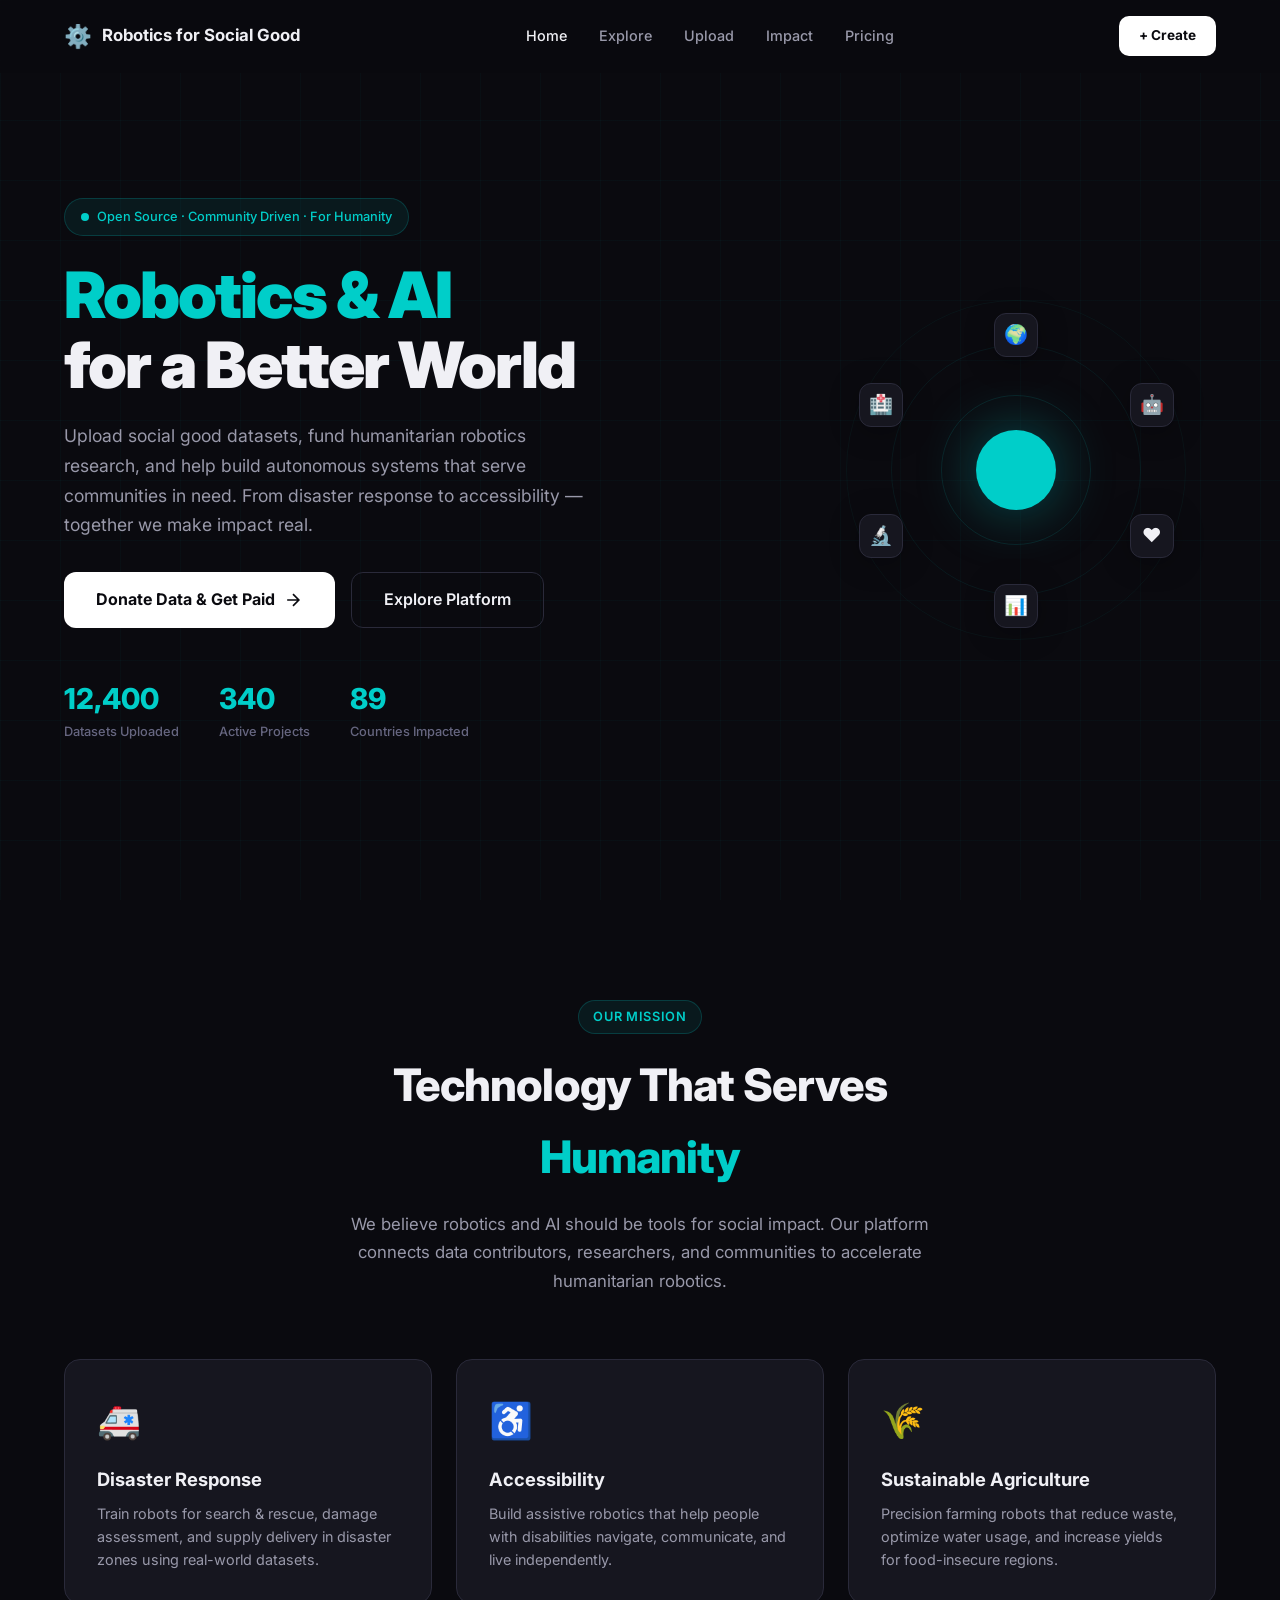
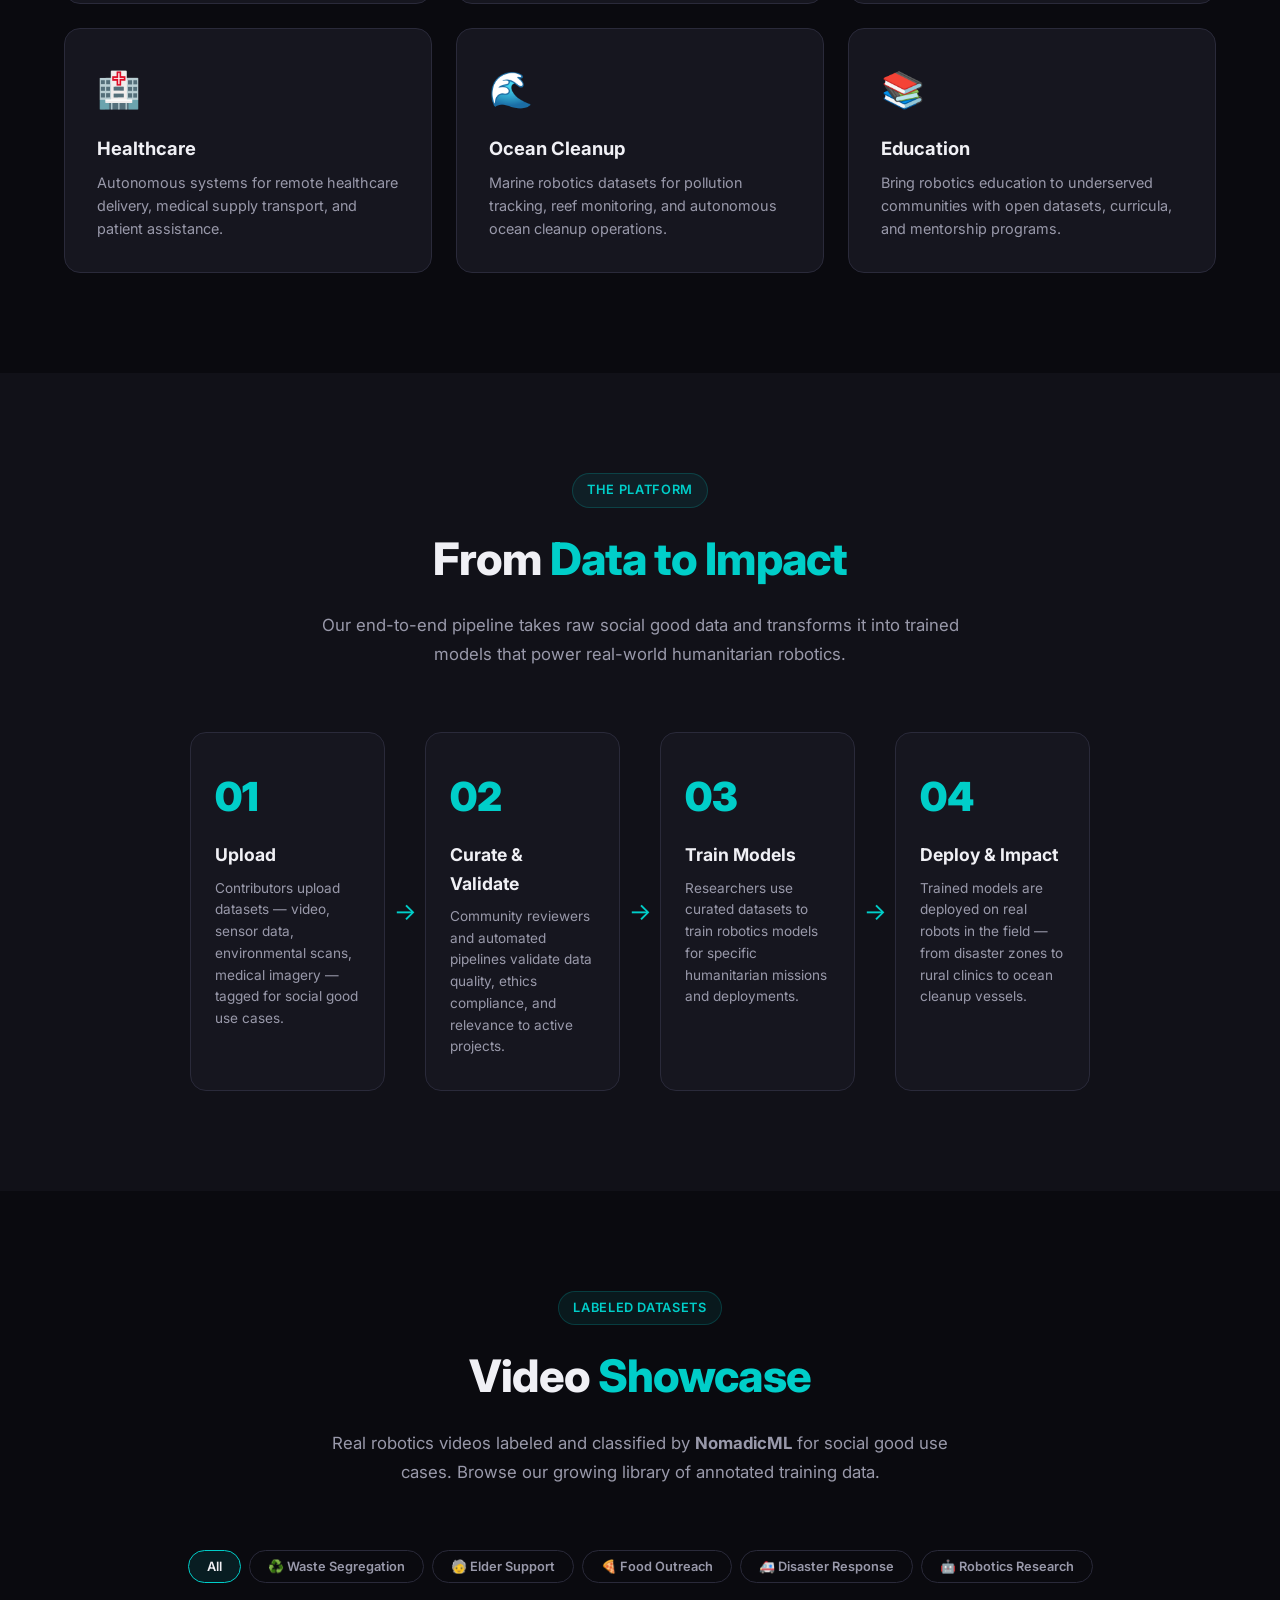
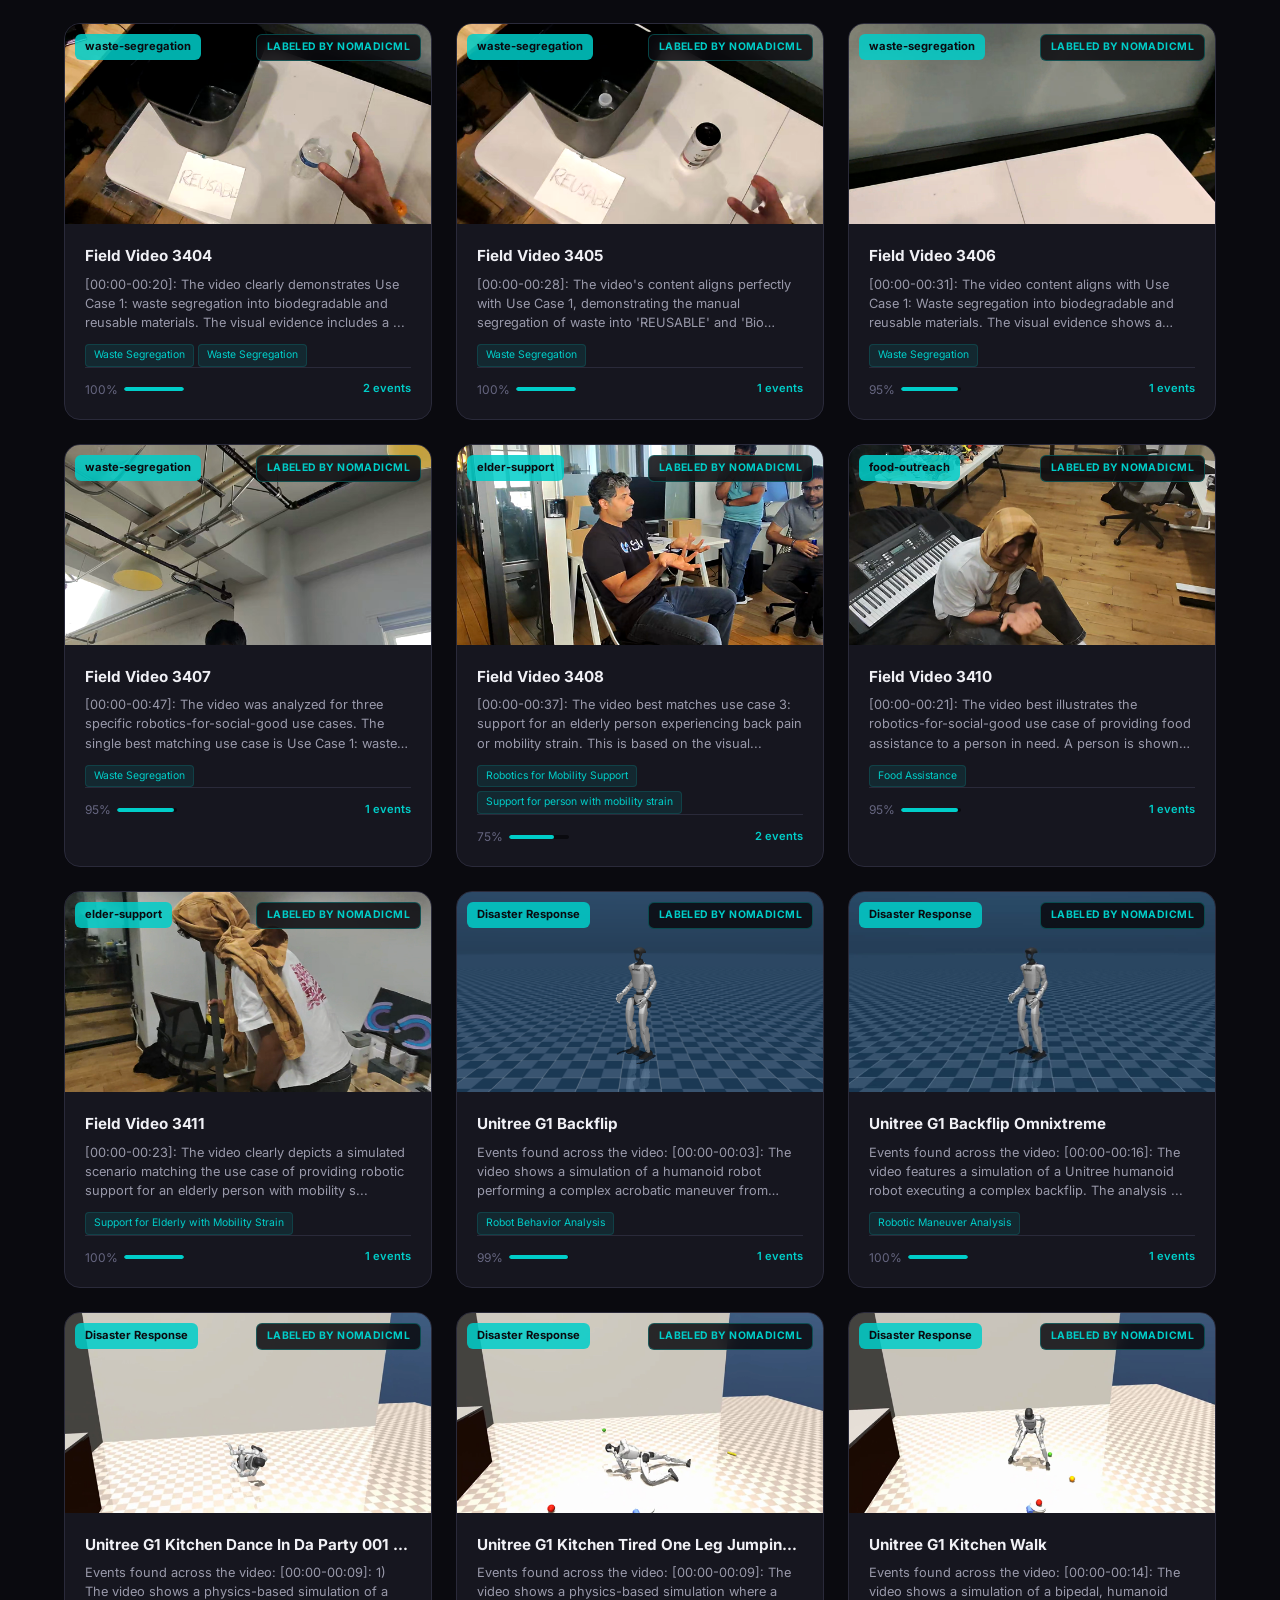
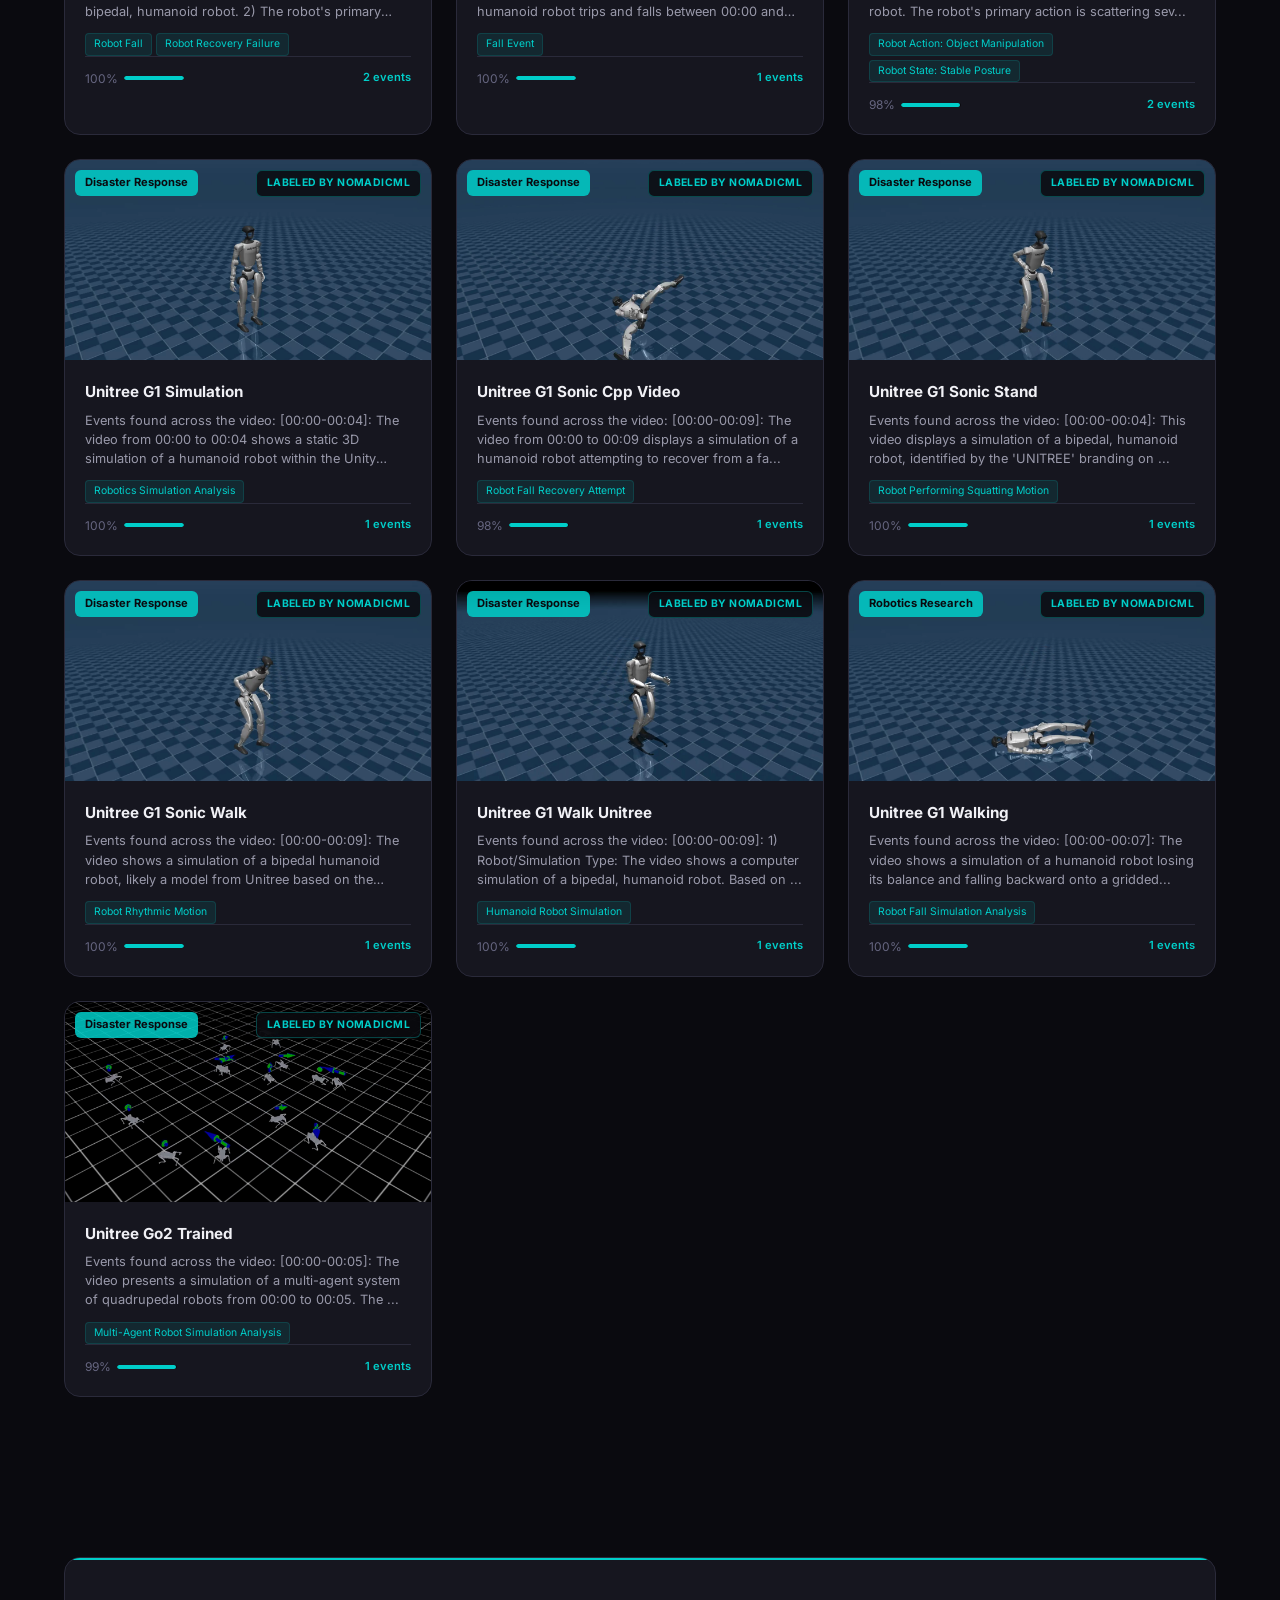
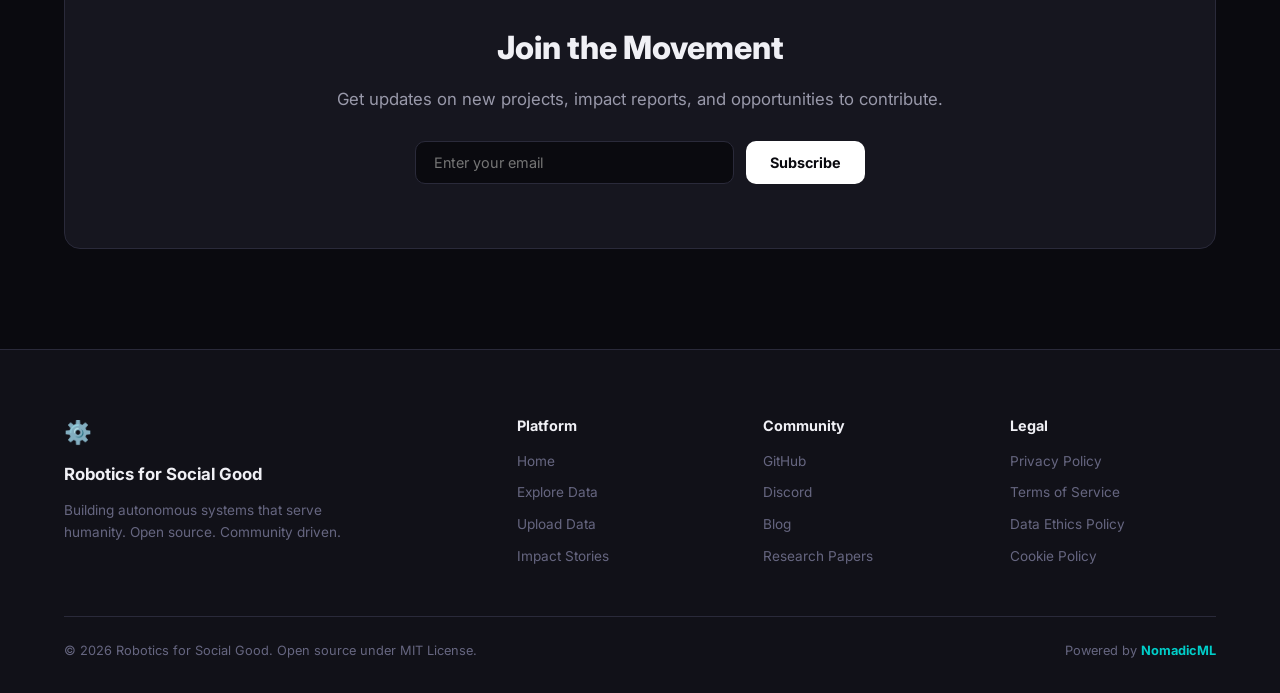
==== commit ab34544b: "Split into separate pages with clean dark marketplace design - Separate pages: index (home), explore" ====
--- a/index.html
+++ b/index.html
@@ -14,21 +14,19 @@
     <!-- Navigation -->
     <nav class="navbar" id="navbar">
         <div class="nav-container">
-            <a href="#" class="nav-logo">
+            <a href="index.html" class="nav-logo">
                 <span class="logo-icon">⚙️</span>
                 <span class="logo-text">Robotics for Social Good</span>
             </a>
             <ul class="nav-links">
-                <li><a href="#about">About</a></li>
-                <li><a href="explore.html">Explore Data</a></li>
-                <li><a href="#platform">Platform</a></li>
-                <li><a href="#upload">Upload Data</a></li>
-                <li><a href="#impact">Impact</a></li>
-                <li><a href="#showcase">Showcase</a></li>
-                <li><a href="#pricing">Support</a></li>
+                <li><a href="index.html" class="nav-active">Home</a></li>
+                <li><a href="explore.html">Explore</a></li>
+                <li><a href="upload.html">Upload</a></li>
+                <li><a href="impact.html">Impact</a></li>
+                <li><a href="pricing.html">Pricing</a></li>
             </ul>
             <div class="nav-actions">
-                <a href="#upload" class="btn btn-primary">Get Started</a>
+                <a href="upload.html" class="btn-create">+ Create</a>
                 <button class="mobile-toggle" id="mobileToggle" aria-label="Toggle menu">
                     <span></span><span></span><span></span>
                 </button>
@@ -40,9 +38,6 @@
     <section class="hero" id="hero">
         <div class="hero-bg">
             <div class="grid-overlay"></div>
-            <div class="glow glow-1"></div>
-            <div class="glow glow-2"></div>
-            <div class="glow glow-3"></div>
         </div>
         <div class="hero-content">
             <div class="hero-badge">
@@ -59,11 +54,11 @@
                 From disaster response to accessibility — together we make impact real.
             </p>
             <div class="hero-cta">
-                <a href="#upload" class="btn btn-primary btn-lg">
-                    <span>Upload Data</span>
+                <a href="upload.html" class="btn btn-primary btn-lg">
+                    <span>Donate Data & Get Paid</span>
                     <svg width="20" height="20" viewBox="0 0 24 24" fill="none" stroke="currentColor" stroke-width="2"><path d="M5 12h14M12 5l7 7-7 7"/></svg>
                 </a>
-                <a href="#platform" class="btn btn-secondary btn-lg">
+                <a href="explore.html" class="btn btn-secondary btn-lg">
                     <span>Explore Platform</span>
                 </a>
             </div>
@@ -98,7 +93,7 @@
         </div>
     </section>
 
-    <!-- About Section -->
+    <!-- About / Mission Section -->
     <section class="section" id="about">
         <div class="container">
             <div class="section-header">
@@ -141,7 +136,7 @@
         </div>
     </section>
 
-    <!-- Platform Section -->
+    <!-- How It Works Section -->
     <section class="section section-dark" id="platform">
         <div class="container">
             <div class="section-header">
@@ -185,174 +180,6 @@
         </div>
     </section>
 
-    <!-- Upload / Payment Section -->
-    <section class="section" id="upload">
-        <div class="container">
-            <div class="section-header">
-                <span class="section-tag">Contribute</span>
-                <h2 class="section-title">Upload <span class="gradient-text">Social Good Data</span></h2>
-                <p class="section-desc">Share your datasets and get compensated. Every contribution fuels humanitarian robotics research.</p>
-            </div>
-            <div class="upload-area">
-                <div class="upload-card">
-                    <div class="upload-zone" id="uploadZone">
-                        <div class="upload-icon">
-                            <svg width="64" height="64" viewBox="0 0 24 24" fill="none" stroke="currentColor" stroke-width="1.5">
-                                <path d="M21 15v4a2 2 0 01-2 2H5a2 2 0 01-2-2v-4M17 8l-5-5-5 5M12 3v12"/>
-                            </svg>
-                        </div>
-                        <h3>Drag & Drop Your Dataset</h3>
-                        <p>Support for video, CSV, JSON, sensor logs, ROSBAG, and image archives</p>
-                        <p class="upload-hint">or <span class="upload-browse">browse files</span></p>
-                        <input type="file" id="fileInput" multiple hidden>
-                    </div>
-                    <div class="upload-meta">
-                        <div class="form-group">
-                            <label>Dataset Name</label>
-                            <input type="text" placeholder="e.g., Urban Search & Rescue Drone Footage" id="datasetName">
-                        </div>
-                        <div class="form-group">
-                            <label>Category</label>
-                            <select id="datasetCategory">
-                                <option value="">Select a category...</option>
-                                <option value="disaster">Disaster Response</option>
-                                <option value="accessibility">Accessibility</option>
-                                <option value="agriculture">Sustainable Agriculture</option>
-                                <option value="healthcare">Healthcare</option>
-                                <option value="ocean">Ocean & Environment</option>
-                                <option value="education">Education</option>
-                                <option value="other">Other Social Good</option>
-                            </select>
-                        </div>
-                        <div class="form-group">
-                            <label>Description</label>
-                            <textarea placeholder="Describe your dataset, how it was collected, and its potential impact..." id="datasetDesc" rows="3"></textarea>
-                        </div>
-                    </div>
-                </div>
-
-                <!-- Payment Section -->
-                <div class="payment-card">
-                    <h3>💰 Data Contributor Compensation</h3>
-                    <p class="payment-desc">Get paid for high-quality social good data. Set your price or donate it freely.</p>
-
-                    <div class="payment-options">
-                        <label class="payment-option">
-                            <input type="radio" name="payment" value="free" checked>
-                            <div class="option-content">
-                                <span class="option-title">🎁 Free / Donation</span>
-                                <span class="option-desc">Contribute freely for maximum impact</span>
-                            </div>
-                        </label>
-                        <label class="payment-option">
-                            <input type="radio" name="payment" value="micro">
-                            <div class="option-content">
-                                <span class="option-title">💵 Micro-payment ($1–$10)</span>
-                                <span class="option-desc">Small fee per download of your dataset</span>
-                            </div>
-                        </label>
-                        <label class="payment-option">
-                            <input type="radio" name="payment" value="premium">
-                            <div class="option-content">
-                                <span class="option-title">💎 Premium ($10–$100)</span>
-                                <span class="option-desc">For large, high-quality curated datasets</span>
-                            </div>
-                        </label>
-                        <label class="payment-option">
-                            <input type="radio" name="payment" value="custom">
-                            <div class="option-content">
-                                <span class="option-title">⚡ Custom Price</span>
-                                <span class="option-desc">Set your own price</span>
-                            </div>
-                        </label>
-                    </div>
-
-                    <div class="custom-price-input" id="customPriceInput" style="display:none;">
-                        <label>Your Price (USD)</label>
-                        <div class="price-input-wrapper">
-                            <span class="currency">$</span>
-                            <input type="number" placeholder="0.00" min="0" step="0.01" id="customPrice">
-                        </div>
-                    </div>
-
-                    <div class="payment-info">
-                        <div class="info-row">
-                            <span>Platform fee</span>
-                            <span>5% (funds platform operations)</span>
-                        </div>
-                        <div class="info-row">
-                            <span>Impact fund</span>
-                            <span>10% goes to underserved communities</span>
-                        </div>
-                        <div class="info-row highlight">
-                            <span>You receive</span>
-                            <span>85% of each sale</span>
-                        </div>
-                    </div>
-
-                    <div class="payout-method">
-                        <label>Payout Email (PayPal / Stripe)</label>
-                        <input type="email" placeholder="your@email.com" id="payoutEmail">
-                    </div>
-
-                    <button class="btn btn-primary btn-lg btn-full" id="submitDataset">
-                        <span>Submit Dataset</span>
-                        <svg width="20" height="20" viewBox="0 0 24 24" fill="none" stroke="currentColor" stroke-width="2"><path d="M5 12h14M12 5l7 7-7 7"/></svg>
-                    </button>
-                </div>
-            </div>
-        </div>
-    </section>
-
-    <!-- Impact Section -->
-    <section class="section section-dark" id="impact">
-        <div class="container">
-            <div class="section-header">
-                <span class="section-tag">Real Impact</span>
-                <h2 class="section-title">Making a <span class="gradient-text">Difference</span></h2>
-                <p class="section-desc">See how community-contributed data is powering real humanitarian robotics deployments around the world.</p>
-            </div>
-            <div class="impact-grid">
-                <div class="impact-card">
-                    <div class="impact-header">
-                        <span class="impact-tag">Active</span>
-                        <span class="impact-location">🇹🇷 Türkiye</span>
-                    </div>
-                    <h3>Earthquake Response Drones</h3>
-                    <p>AI-powered drones trained on contributor data locate survivors under rubble 3x faster than traditional methods.</p>
-                    <div class="impact-stat">
-                        <span class="impact-number">2,400+</span>
-                        <span>lives assisted</span>
-                    </div>
-                </div>
-                <div class="impact-card">
-                    <div class="impact-header">
-                        <span class="impact-tag">Active</span>
-                        <span class="impact-location">🇰🇪 Kenya</span>
-                    </div>
-                    <h3>Agricultural Yield Optimization</h3>
-                    <p>Precision farming robots using community crop data help smallholder farmers increase yields by 40%.</p>
-                    <div class="impact-stat">
-                        <span class="impact-number">15,000</span>
-                        <span>farmers supported</span>
-                    </div>
-                </div>
-                <div class="impact-card">
-                    <div class="impact-header">
-                        <span class="impact-tag">Pilot</span>
-                        <span class="impact-location">🇧🇷 Brazil</span>
-                    </div>
-                    <h3>River Pollution Monitoring</h3>
-                    <p>Autonomous boats monitor Amazon tributaries for illegal pollution, trained on environmental sensor datasets.</p>
-                    <div class="impact-stat">
-                        <span class="impact-number">850 km</span>
-                        <span>of river monitored</span>
-                    </div>
-                </div>
-            </div>
-        </div>
-    </section>
-
     <!-- Video Showcase Section -->
     <section class="section" id="showcase">
         <div class="container">
@@ -369,67 +196,6 @@
             </div>
             <div class="showcase-empty" id="showcaseEmpty" style="display:none;">
                 <p>No videos match this filter.</p>
-            </div>
-        </div>
-    </section>
-
-    <!-- Pricing / Support Section -->
-    <section class="section" id="pricing">
-        <div class="container">
-            <div class="section-header">
-                <span class="section-tag">Support the Mission</span>
-                <h2 class="section-title">Fund <span class="gradient-text">Social Good</span> Robotics</h2>
-                <p class="section-desc">Every contribution directly funds open-source robotics for humanitarian applications.</p>
-            </div>
-            <div class="pricing-grid">
-                <div class="pricing-card">
-                    <div class="pricing-header">
-                        <h3>Community</h3>
-                        <div class="price">Free</div>
-                        <p>For individual contributors</p>
-                    </div>
-                    <ul class="pricing-features">
-                        <li>✓ Upload up to 5 datasets/month</li>
-                        <li>✓ Access community datasets</li>
-                        <li>✓ Basic analytics</li>
-                        <li>✓ Community forum access</li>
-                        <li>✓ Open-source model access</li>
-                    </ul>
-                    <a href="#upload" class="btn btn-secondary btn-full">Get Started</a>
-                </div>
-                <div class="pricing-card featured">
-                    <div class="pricing-badge">Most Popular</div>
-                    <div class="pricing-header">
-                        <h3>Researcher</h3>
-                        <div class="price">$29<span>/mo</span></div>
-                        <p>For labs & research teams</p>
-                    </div>
-                    <ul class="pricing-features">
-                        <li>✓ Unlimited dataset uploads</li>
-                        <li>✓ Priority data curation</li>
-                        <li>✓ Advanced analytics & metrics</li>
-                        <li>✓ Model training pipeline access</li>
-                        <li>✓ API access</li>
-                        <li>✓ Collaboration tools</li>
-                    </ul>
-                    <button class="btn btn-primary btn-full" onclick="handlePayment('researcher')">Subscribe — $29/mo</button>
-                </div>
-                <div class="pricing-card">
-                    <div class="pricing-header">
-                        <h3>Organization</h3>
-                        <div class="price">$99<span>/mo</span></div>
-                        <p>For NGOs & institutions</p>
-                    </div>
-                    <ul class="pricing-features">
-                        <li>✓ Everything in Researcher</li>
-                        <li>✓ Dedicated compute for training</li>
-                        <li>✓ Custom deployment support</li>
-                        <li>✓ Priority technical support</li>
-                        <li>✓ Impact reporting dashboard</li>
-                        <li>✓ White-label options</li>
-                    </ul>
-                    <button class="btn btn-secondary btn-full" onclick="handlePayment('organization')">Subscribe — $99/mo</button>
-                </div>
             </div>
         </div>
     </section>
@@ -454,15 +220,15 @@
             <div class="footer-grid">
                 <div class="footer-brand">
                     <span class="logo-icon">⚙️</span>
-                    <span class="logo-text">Robotics for Social Good</span>
+                    <span class="logo-text" style="font-weight:700;font-size:1.05rem;">Robotics for Social Good</span>
                     <p>Building autonomous systems that serve humanity. Open source. Community driven.</p>
                 </div>
                 <div class="footer-links">
                     <h4>Platform</h4>
-                    <a href="#about">About</a>
-                    <a href="#platform">How It Works</a>
-                    <a href="#upload">Upload Data</a>
-                    <a href="#impact">Impact Stories</a>
+                    <a href="index.html">Home</a>
+                    <a href="explore.html">Explore Data</a>
+                    <a href="upload.html">Upload Data</a>
+                    <a href="impact.html">Impact Stories</a>
                 </div>
                 <div class="footer-links">
                     <h4>Community</h4>
@@ -481,50 +247,14 @@
             </div>
             <div class="footer-bottom">
                 <p>&copy; 2026 Robotics for Social Good. Open source under MIT License.</p>
+                <span class="footer-powered">Powered by <strong>NomadicML</strong></span>
             </div>
         </div>
     </footer>
-
-    <!-- Payment Modal -->
-    <div class="modal-overlay" id="paymentModal">
-        <div class="modal">
-            <button class="modal-close" id="modalClose">&times;</button>
-            <h2>Complete Your Subscription</h2>
-            <p id="modalPlan"></p>
-            <form class="payment-form" id="paymentForm">
-                <div class="form-group">
-                    <label>Full Name</label>
-                    <input type="text" placeholder="Jane Doe" required>
-                </div>
-                <div class="form-group">
-                    <label>Email</label>
-                    <input type="email" placeholder="jane@example.com" required>
-                </div>
-                <div class="form-group">
-                    <label>Card Number</label>
-                    <input type="text" placeholder="4242 4242 4242 4242" maxlength="19" id="cardNumber" required>
-                </div>
-                <div class="form-row">
-                    <div class="form-group">
-                        <label>Expiry</label>
-                        <input type="text" placeholder="MM/YY" maxlength="5" required>
-                    </div>
-                    <div class="form-group">
-                        <label>CVC</label>
-                        <input type="text" placeholder="123" maxlength="4" required>
-                    </div>
-                </div>
-                <button type="submit" class="btn btn-primary btn-full btn-lg">
-                    Pay & Subscribe
-                </button>
-                <p class="payment-secure">🔒 Secured with 256-bit encryption. Cancel anytime.</p>
-            </form>
-        </div>
-    </div>
 
     <!-- Toast Notification -->
     <div class="toast" id="toast"></div>
 
-    <script src="js/main.js"></script>
+    <script src="js/home.js"></script>
 </body>
 </html>
--- a/css/style.css
+++ b/css/style.css
@@ -14,13 +14,11 @@
     --text-primary: #f0f0f5;
     --text-secondary: #9999aa;
     --text-muted: #666680;
-    --accent-1: #6c5ce7;
+    --accent: #00cec9;
+    --accent-1: #00cec9;
     --accent-2: #00cec9;
-    --accent-3: #fd79a8;
-    --gradient: linear-gradient(135deg, #6c5ce7, #00cec9, #fd79a8);
-    --gradient-text: linear-gradient(135deg, #6c5ce7 0%, #00cec9 50%, #fd79a8 100%);
     --radius: 12px;
-    --radius-lg: 20px;
+    --radius-lg: 16px;
     --shadow: 0 4px 30px rgba(0,0,0,0.3);
     --transition: 0.3s cubic-bezier(0.4, 0, 0.2, 1);
 }
@@ -59,7 +57,7 @@
     transition: var(--transition);
     backdrop-filter: blur(20px);
     -webkit-backdrop-filter: blur(20px);
-    background: rgba(10, 10, 15, 0.8);
+    background: rgba(10, 10, 15, 0.85);
     border-bottom: 1px solid transparent;
 }
 
@@ -82,11 +80,11 @@
     align-items: center;
     gap: 10px;
     font-weight: 700;
-    font-size: 1.1rem;
+    font-size: 1.05rem;
 }
 
 .logo-icon {
-    font-size: 1.5rem;
+    font-size: 1.4rem;
 }
 
 .nav-links {
@@ -102,7 +100,8 @@
     transition: var(--transition);
 }
 
-.nav-links a:hover {
+.nav-links a:hover,
+.nav-links a.nav-active {
     color: var(--text-primary);
 }
 
@@ -110,6 +109,26 @@
     display: flex;
     align-items: center;
     gap: 16px;
+}
+
+.btn-create {
+    display: inline-flex;
+    align-items: center;
+    gap: 6px;
+    padding: 9px 20px;
+    background: white;
+    color: #0a0a0f;
+    border-radius: 10px;
+    font-weight: 700;
+    font-size: 0.85rem;
+    border: none;
+    cursor: pointer;
+    transition: var(--transition);
+}
+
+.btn-create:hover {
+    background: #e0e0e0;
+    transform: translateY(-1px);
 }
 
 .mobile-toggle {
@@ -146,14 +165,14 @@
 }
 
 .btn-primary {
-    background: var(--gradient);
-    color: white;
-    box-shadow: 0 4px 20px rgba(108, 92, 231, 0.3);
+    background: white;
+    color: #0a0a0f;
+    font-weight: 700;
 }
 
 .btn-primary:hover {
     transform: translateY(-2px);
-    box-shadow: 0 6px 30px rgba(108, 92, 231, 0.5);
+    background: #e0e0e0;
 }
 
 .btn-secondary {
@@ -163,8 +182,8 @@
 }
 
 .btn-secondary:hover {
-    border-color: var(--accent-1);
-    background: rgba(108, 92, 231, 0.1);
+    border-color: var(--accent);
+    background: rgba(0, 206, 201, 0.06);
 }
 
 .btn-lg {
@@ -178,12 +197,9 @@
     justify-content: center;
 }
 
-/* ===== GRADIENT TEXT ===== */
+/* ===== ACCENT TEXT ===== */
 .gradient-text {
-    background: var(--gradient-text);
-    -webkit-background-clip: text;
-    -webkit-text-fill-color: transparent;
-    background-clip: text;
+    color: var(--accent);
 }
 
 /* ===== HERO ===== */
@@ -212,48 +228,9 @@
     position: absolute;
     inset: 0;
     background-image:
-        linear-gradient(rgba(108, 92, 231, 0.03) 1px, transparent 1px),
-        linear-gradient(90deg, rgba(108, 92, 231, 0.03) 1px, transparent 1px);
+        linear-gradient(rgba(0, 206, 201, 0.03) 1px, transparent 1px),
+        linear-gradient(90deg, rgba(0, 206, 201, 0.03) 1px, transparent 1px);
     background-size: 60px 60px;
-}
-
-.glow {
-    position: absolute;
-    border-radius: 50%;
-    filter: blur(120px);
-    opacity: 0.4;
-}
-
-.glow-1 {
-    width: 600px;
-    height: 600px;
-    background: rgba(108, 92, 231, 0.15);
-    top: -200px;
-    left: -100px;
-    animation: float 8s ease-in-out infinite;
-}
-
-.glow-2 {
-    width: 500px;
-    height: 500px;
-    background: rgba(0, 206, 201, 0.1);
-    top: 50%;
-    right: -150px;
-    animation: float 10s ease-in-out infinite reverse;
-}
-
-.glow-3 {
-    width: 400px;
-    height: 400px;
-    background: rgba(253, 121, 168, 0.08);
-    bottom: -100px;
-    left: 30%;
-    animation: float 12s ease-in-out infinite;
-}
-
-@keyframes float {
-    0%, 100% { transform: translate(0, 0); }
-    50% { transform: translate(30px, -30px); }
 }
 
 .hero-content {
@@ -266,11 +243,11 @@
     align-items: center;
     gap: 8px;
     padding: 8px 16px;
-    background: rgba(108, 92, 231, 0.1);
-    border: 1px solid rgba(108, 92, 231, 0.2);
+    background: rgba(0, 206, 201, 0.08);
+    border: 1px solid rgba(0, 206, 201, 0.2);
     border-radius: 50px;
     font-size: 0.8rem;
-    color: var(--accent-2);
+    color: var(--accent);
     margin-bottom: 24px;
     font-weight: 500;
 }
@@ -278,7 +255,7 @@
 .badge-dot {
     width: 8px;
     height: 8px;
-    background: var(--accent-2);
+    background: var(--accent);
     border-radius: 50%;
     animation: pulse 2s ease-in-out infinite;
 }
@@ -289,10 +266,10 @@
 }
 
 .hero-title {
-    font-size: clamp(2.5rem, 5vw, 4rem);
+    font-size: clamp(2.5rem, 5vw, 4.2rem);
     font-weight: 900;
     line-height: 1.1;
-    letter-spacing: -0.02em;
+    letter-spacing: -0.03em;
     margin-bottom: 20px;
 }
 
@@ -324,10 +301,7 @@
 .stat-number {
     font-size: 1.8rem;
     font-weight: 800;
-    background: var(--gradient-text);
-    -webkit-background-clip: text;
-    -webkit-text-fill-color: transparent;
-    background-clip: text;
+    color: var(--accent);
 }
 
 .stat-label {
@@ -352,7 +326,7 @@
 
 .orbit {
     position: absolute;
-    border: 1px solid rgba(108, 92, 231, 0.15);
+    border: 1px solid rgba(0, 206, 201, 0.12);
     border-radius: 50%;
     top: 50%;
     left: 50%;
@@ -368,14 +342,14 @@
 .orbit-2 {
     width: 250px;
     height: 250px;
-    border-color: rgba(0, 206, 201, 0.1);
+    border-color: rgba(0, 206, 201, 0.08);
     animation: spin 30s linear infinite reverse;
 }
 
 .orbit-3 {
     width: 340px;
     height: 340px;
-    border-color: rgba(253, 121, 168, 0.08);
+    border-color: rgba(0, 206, 201, 0.05);
     animation: spin 40s linear infinite;
 }
 
@@ -391,15 +365,15 @@
     top: 50%;
     left: 50%;
     transform: translate(-50%, -50%);
-    background: var(--gradient);
+    background: var(--accent);
     border-radius: 50%;
-    box-shadow: 0 0 60px rgba(108, 92, 231, 0.5), 0 0 120px rgba(0, 206, 201, 0.2);
+    box-shadow: 0 0 60px rgba(0, 206, 201, 0.4);
     animation: corePulse 3s ease-in-out infinite;
 }
 
 @keyframes corePulse {
-    0%, 100% { box-shadow: 0 0 60px rgba(108, 92, 231, 0.5), 0 0 120px rgba(0, 206, 201, 0.2); }
-    50% { box-shadow: 0 0 80px rgba(108, 92, 231, 0.7), 0 0 160px rgba(0, 206, 201, 0.3); }
+    0%, 100% { box-shadow: 0 0 60px rgba(0, 206, 201, 0.4); }
+    50% { box-shadow: 0 0 90px rgba(0, 206, 201, 0.6); }
 }
 
 .data-node {
@@ -450,11 +424,11 @@
 .section-tag {
     display: inline-block;
     padding: 6px 14px;
-    background: rgba(108, 92, 231, 0.1);
-    border: 1px solid rgba(108, 92, 231, 0.2);
+    background: rgba(0, 206, 201, 0.08);
+    border: 1px solid rgba(0, 206, 201, 0.2);
     border-radius: 50px;
     font-size: 0.8rem;
-    color: var(--accent-2);
+    color: var(--accent);
     font-weight: 600;
     margin-bottom: 16px;
     text-transform: uppercase;
@@ -491,7 +465,7 @@
 
 .feature-card:hover {
     background: var(--bg-card-hover);
-    border-color: rgba(108, 92, 231, 0.3);
+    border-color: rgba(0, 206, 201, 0.3);
     transform: translateY(-4px);
 }
 
@@ -532,17 +506,14 @@
 }
 
 .pipeline-step:hover {
-    border-color: rgba(108, 92, 231, 0.3);
+    border-color: rgba(0, 206, 201, 0.3);
     transform: translateY(-4px);
 }
 
 .step-number {
     font-size: 2.5rem;
     font-weight: 900;
-    background: var(--gradient-text);
-    -webkit-background-clip: text;
-    -webkit-text-fill-color: transparent;
-    background-clip: text;
+    color: var(--accent);
     margin-bottom: 12px;
 }
 
@@ -567,8 +538,8 @@
 }
 
 .pipeline-connector::before {
-    content: '→';
-    color: var(--accent-1);
+    content: '\2192';
+    color: var(--accent);
     font-size: 1.5rem;
 }
 
@@ -600,12 +571,12 @@
 
 .upload-zone:hover,
 .upload-zone.dragover {
-    border-color: var(--accent-1);
-    background: rgba(108, 92, 231, 0.05);
+    border-color: var(--accent);
+    background: rgba(0, 206, 201, 0.04);
 }
 
 .upload-icon {
-    color: var(--accent-1);
+    color: var(--accent);
     margin-bottom: 16px;
 }
 
@@ -624,7 +595,7 @@
 }
 
 .upload-browse {
-    color: var(--accent-1);
+    color: var(--accent);
     cursor: pointer;
     text-decoration: underline;
 }
@@ -664,8 +635,8 @@
 .form-group input:focus,
 .form-group select:focus,
 .form-group textarea:focus {
-    border-color: var(--accent-1);
-    box-shadow: 0 0 0 3px rgba(108, 92, 231, 0.15);
+    border-color: var(--accent);
+    box-shadow: 0 0 0 3px rgba(0, 206, 201, 0.12);
 }
 
 .form-group textarea {
@@ -704,17 +675,17 @@
 }
 
 .payment-option:hover {
-    border-color: rgba(108, 92, 231, 0.3);
+    border-color: rgba(0, 206, 201, 0.3);
 }
 
 .payment-option input[type="radio"] {
-    accent-color: var(--accent-1);
+    accent-color: var(--accent);
     width: 18px;
     height: 18px;
 }
 
 .payment-option input[type="radio"]:checked ~ .option-content .option-title {
-    color: var(--accent-2);
+    color: var(--accent);
 }
 
 .option-content {
@@ -756,7 +727,7 @@
 .currency {
     padding: 10px 14px;
     background: var(--bg-secondary);
-    color: var(--accent-2);
+    color: var(--accent);
     font-weight: 700;
     border-right: 1px solid var(--border);
 }
@@ -788,7 +759,7 @@
 }
 
 .info-row.highlight {
-    color: var(--accent-2);
+    color: var(--accent);
     font-weight: 700;
     border-top: 1px solid var(--border);
     padding-top: 10px;
@@ -821,8 +792,8 @@
 }
 
 .payout-method input:focus {
-    border-color: var(--accent-1);
-    box-shadow: 0 0 0 3px rgba(108, 92, 231, 0.15);
+    border-color: var(--accent);
+    box-shadow: 0 0 0 3px rgba(0, 206, 201, 0.12);
 }
 
 /* ===== IMPACT ===== */
@@ -858,7 +829,7 @@
     border: 1px solid rgba(0, 206, 201, 0.2);
     border-radius: 50px;
     font-size: 0.7rem;
-    color: var(--accent-2);
+    color: var(--accent);
     font-weight: 700;
     text-transform: uppercase;
 }
@@ -892,10 +863,7 @@
 .impact-number {
     font-size: 1.5rem;
     font-weight: 800;
-    background: var(--gradient-text);
-    -webkit-background-clip: text;
-    -webkit-text-fill-color: transparent;
-    background-clip: text;
+    color: var(--accent);
 }
 
 .impact-stat span:last-child {
@@ -925,8 +893,8 @@
 }
 
 .pricing-card.featured {
-    border-color: var(--accent-1);
-    box-shadow: 0 0 40px rgba(108, 92, 231, 0.15);
+    border-color: var(--accent);
+    box-shadow: 0 0 40px rgba(0, 206, 201, 0.1);
 }
 
 .pricing-badge {
@@ -935,7 +903,8 @@
     left: 50%;
     transform: translateX(-50%);
     padding: 4px 16px;
-    background: var(--gradient);
+    background: var(--accent);
+    color: #0a0a0f;
     border-radius: 50px;
     font-size: 0.75rem;
     font-weight: 700;
@@ -957,10 +926,7 @@
 .price {
     font-size: 2.5rem;
     font-weight: 900;
-    background: var(--gradient-text);
-    -webkit-background-clip: text;
-    -webkit-text-fill-color: transparent;
-    background-clip: text;
+    color: var(--accent);
 }
 
 .price span {
@@ -1007,7 +973,7 @@
     left: 0;
     right: 0;
     height: 2px;
-    background: var(--gradient);
+    background: var(--accent);
 }
 
 .cta-card h2 {
@@ -1043,7 +1009,7 @@
 }
 
 .cta-form input:focus {
-    border-color: var(--accent-1);
+    border-color: var(--accent);
 }
 
 /* ===== FOOTER ===== */
@@ -1098,12 +1064,23 @@
 .footer-bottom {
     border-top: 1px solid var(--border);
     padding-top: 24px;
-    text-align: center;
+    display: flex;
+    justify-content: space-between;
+    align-items: center;
 }
 
 .footer-bottom p {
     color: var(--text-muted);
     font-size: 0.8rem;
+}
+
+.footer-powered {
+    color: var(--text-muted);
+    font-size: 0.8rem;
+}
+
+.footer-powered strong {
+    color: var(--accent);
 }
 
 /* ===== MODAL ===== */
@@ -1194,7 +1171,7 @@
     bottom: 32px;
     right: 32px;
     background: var(--bg-card);
-    border: 1px solid var(--accent-2);
+    border: 1px solid var(--accent);
     border-radius: var(--radius);
     padding: 16px 24px;
     color: var(--text-primary);
@@ -1204,100 +1181,12 @@
     transform: translateY(100px);
     opacity: 0;
     transition: var(--transition);
-    box-shadow: 0 8px 40px rgba(0, 206, 201, 0.2);
+    box-shadow: 0 8px 40px rgba(0, 206, 201, 0.15);
 }
 
 .toast.show {
     transform: translateY(0);
     opacity: 1;
-}
-
-/* ===== RESPONSIVE ===== */
-@media (max-width: 1024px) {
-    .hero {
-        flex-direction: column;
-        text-align: center;
-        padding-top: 100px;
-    }
-
-    .hero-subtitle {
-        margin-left: auto;
-        margin-right: auto;
-    }
-
-    .hero-cta {
-        justify-content: center;
-    }
-
-    .hero-stats {
-        justify-content: center;
-    }
-
-    .hero-visual {
-        flex: none;
-    }
-
-    .features-grid,
-    .impact-grid,
-    .pricing-grid {
-        grid-template-columns: repeat(2, 1fr);
-    }
-
-    .pipeline {
-        flex-direction: column;
-    }
-
-    .pipeline-connector {
-        width: 100%;
-        height: 30px;
-    }
-
-    .pipeline-connector::before {
-        content: '↓';
-    }
-
-    .upload-area {
-        grid-template-columns: 1fr;
-    }
-
-    .footer-grid {
-        grid-template-columns: 1fr 1fr;
-    }
-}
-
-@media (max-width: 768px) {
-    .nav-links {
-        display: none;
-    }
-
-    .mobile-toggle {
-        display: flex;
-    }
-
-    .features-grid,
-    .impact-grid,
-    .pricing-grid {
-        grid-template-columns: 1fr;
-    }
-
-    .hero-stats {
-        flex-direction: column;
-        gap: 16px;
-        align-items: center;
-    }
-
-    .cta-card {
-        padding: 40px 24px;
-    }
-
-    .cta-form {
-        flex-direction: column;
-    }
-
-    .footer-grid {
-        grid-template-columns: 1fr;
-        gap: 24px;
-    }
 }
 
 /* ===== SHOWCASE ===== */
@@ -1324,8 +1213,8 @@
 
 .filter-btn:hover,
 .filter-btn.active {
-    background: rgba(108, 92, 231, 0.15);
-    border-color: var(--accent-1);
+    background: rgba(0, 206, 201, 0.1);
+    border-color: var(--accent);
     color: var(--text-primary);
 }
 
@@ -1345,7 +1234,7 @@
 
 .showcase-card:hover {
     transform: translateY(-4px);
-    border-color: rgba(108, 92, 231, 0.3);
+    border-color: rgba(0, 206, 201, 0.3);
 }
 
 .showcase-thumb {
@@ -1369,7 +1258,7 @@
     width: 100%;
     height: 100%;
     font-size: 3rem;
-    background: linear-gradient(135deg, rgba(108,92,231,0.1), rgba(0,206,201,0.1));
+    background: rgba(0, 206, 201, 0.05);
 }
 
 .showcase-nomadic-badge {
@@ -1382,7 +1271,7 @@
     border: 1px solid rgba(0, 206, 201, 0.3);
     border-radius: 6px;
     font-size: 0.65rem;
-    color: var(--accent-2);
+    color: var(--accent);
     font-weight: 700;
     text-transform: uppercase;
     letter-spacing: 0.04em;
@@ -1393,10 +1282,10 @@
     top: 10px;
     left: 10px;
     padding: 4px 10px;
-    background: rgba(108, 92, 231, 0.85);
+    background: rgba(0, 206, 201, 0.85);
     border-radius: 6px;
     font-size: 0.7rem;
-    color: white;
+    color: #0a0a0f;
     font-weight: 700;
 }
 
@@ -1450,14 +1339,14 @@
 
 .confidence-fill {
     height: 100%;
-    background: var(--gradient);
+    background: var(--accent);
     border-radius: 2px;
     transition: width 0.6s ease;
 }
 
 .showcase-events {
     font-size: 0.7rem;
-    color: var(--accent-2);
+    color: var(--accent);
     font-weight: 600;
 }
 
@@ -1474,7 +1363,7 @@
     border: 1px solid rgba(0, 206, 201, 0.15);
     border-radius: 4px;
     font-size: 0.65rem;
-    color: var(--accent-2);
+    color: var(--accent);
 }
 
 .showcase-empty {
@@ -1483,15 +1372,237 @@
     color: var(--text-muted);
 }
 
+/* ===== PAGE HEADER (for sub-pages) ===== */
+.page-header {
+    padding: 140px 0 60px;
+    text-align: center;
+}
+
+.page-header h1 {
+    font-size: clamp(2rem, 4vw, 3rem);
+    font-weight: 900;
+    letter-spacing: -0.03em;
+    margin-bottom: 12px;
+}
+
+.page-header p {
+    color: var(--text-secondary);
+    font-size: 1.1rem;
+    max-width: 560px;
+    margin: 0 auto;
+    line-height: 1.7;
+}
+
+/* ===== DONATE DATA BANNER ===== */
+.donate-banner {
+    background: var(--bg-card);
+    border: 1px solid var(--border);
+    border-radius: var(--radius-lg);
+    padding: 48px;
+    text-align: center;
+    margin-top: 64px;
+}
+
+.donate-banner h2 {
+    font-size: 1.6rem;
+    font-weight: 800;
+    margin-bottom: 8px;
+}
+
+.donate-banner p {
+    color: var(--text-secondary);
+    font-size: 0.95rem;
+    margin-bottom: 24px;
+}
+
+/* ===== IMPACT STORIES PAGE ===== */
+.impact-story-card {
+    background: var(--bg-card);
+    border: 1px solid var(--border);
+    border-radius: var(--radius-lg);
+    padding: 40px;
+    display: grid;
+    grid-template-columns: 1fr 1fr;
+    gap: 40px;
+    align-items: center;
+    transition: var(--transition);
+    margin-bottom: 32px;
+}
+
+.impact-story-card:hover {
+    border-color: rgba(0, 206, 201, 0.3);
+}
+
+.impact-story-card:nth-child(even) {
+    direction: rtl;
+}
+
+.impact-story-card:nth-child(even) > * {
+    direction: ltr;
+}
+
+.story-visual {
+    background: var(--bg-secondary);
+    border-radius: var(--radius);
+    height: 260px;
+    display: flex;
+    align-items: center;
+    justify-content: center;
+    font-size: 4rem;
+    border: 1px solid var(--border);
+}
+
+.story-content .impact-tag {
+    margin-bottom: 12px;
+    display: inline-block;
+}
+
+.story-content h3 {
+    font-size: 1.4rem;
+    font-weight: 800;
+    margin-bottom: 8px;
+}
+
+.story-content .story-location {
+    color: var(--text-muted);
+    font-size: 0.85rem;
+    margin-bottom: 16px;
+}
+
+.story-content p.story-desc {
+    color: var(--text-secondary);
+    font-size: 0.9rem;
+    line-height: 1.7;
+    margin-bottom: 20px;
+}
+
+.story-stats {
+    display: flex;
+    gap: 32px;
+}
+
+.story-stat {
+    display: flex;
+    flex-direction: column;
+}
+
+.story-stat .stat-val {
+    font-size: 1.4rem;
+    font-weight: 800;
+    color: var(--accent);
+}
+
+.story-stat .stat-lbl {
+    font-size: 0.75rem;
+    color: var(--text-muted);
+}
+
+/* ===== RESPONSIVE ===== */
 @media (max-width: 1024px) {
+    .hero {
+        flex-direction: column;
+        text-align: center;
+        padding-top: 100px;
+    }
+
+    .hero-subtitle {
+        margin-left: auto;
+        margin-right: auto;
+    }
+
+    .hero-cta {
+        justify-content: center;
+    }
+
+    .hero-stats {
+        justify-content: center;
+    }
+
+    .hero-visual {
+        flex: none;
+    }
+
+    .features-grid,
+    .impact-grid,
+    .pricing-grid {
+        grid-template-columns: repeat(2, 1fr);
+    }
+
+    .pipeline {
+        flex-direction: column;
+    }
+
+    .pipeline-connector {
+        width: 100%;
+        height: 30px;
+    }
+
+    .pipeline-connector::before {
+        content: '\2193';
+    }
+
+    .upload-area {
+        grid-template-columns: 1fr;
+    }
+
+    .footer-grid {
+        grid-template-columns: 1fr 1fr;
+    }
+
     .showcase-grid {
         grid-template-columns: repeat(2, 1fr);
     }
+
+    .impact-story-card {
+        grid-template-columns: 1fr;
+    }
+
+    .impact-story-card:nth-child(even) {
+        direction: ltr;
+    }
 }
 
 @media (max-width: 768px) {
+    .nav-links {
+        display: none;
+    }
+
+    .mobile-toggle {
+        display: flex;
+    }
+
+    .features-grid,
+    .impact-grid,
+    .pricing-grid {
+        grid-template-columns: 1fr;
+    }
+
+    .hero-stats {
+        flex-direction: column;
+        gap: 16px;
+        align-items: center;
+    }
+
+    .cta-card {
+        padding: 40px 24px;
+    }
+
+    .cta-form {
+        flex-direction: column;
+    }
+
+    .footer-grid {
+        grid-template-columns: 1fr;
+        gap: 24px;
+    }
+
     .showcase-grid {
         grid-template-columns: 1fr;
+    }
+
+    .story-stats {
+        flex-wrap: wrap;
+        gap: 20px;
     }
 }
 
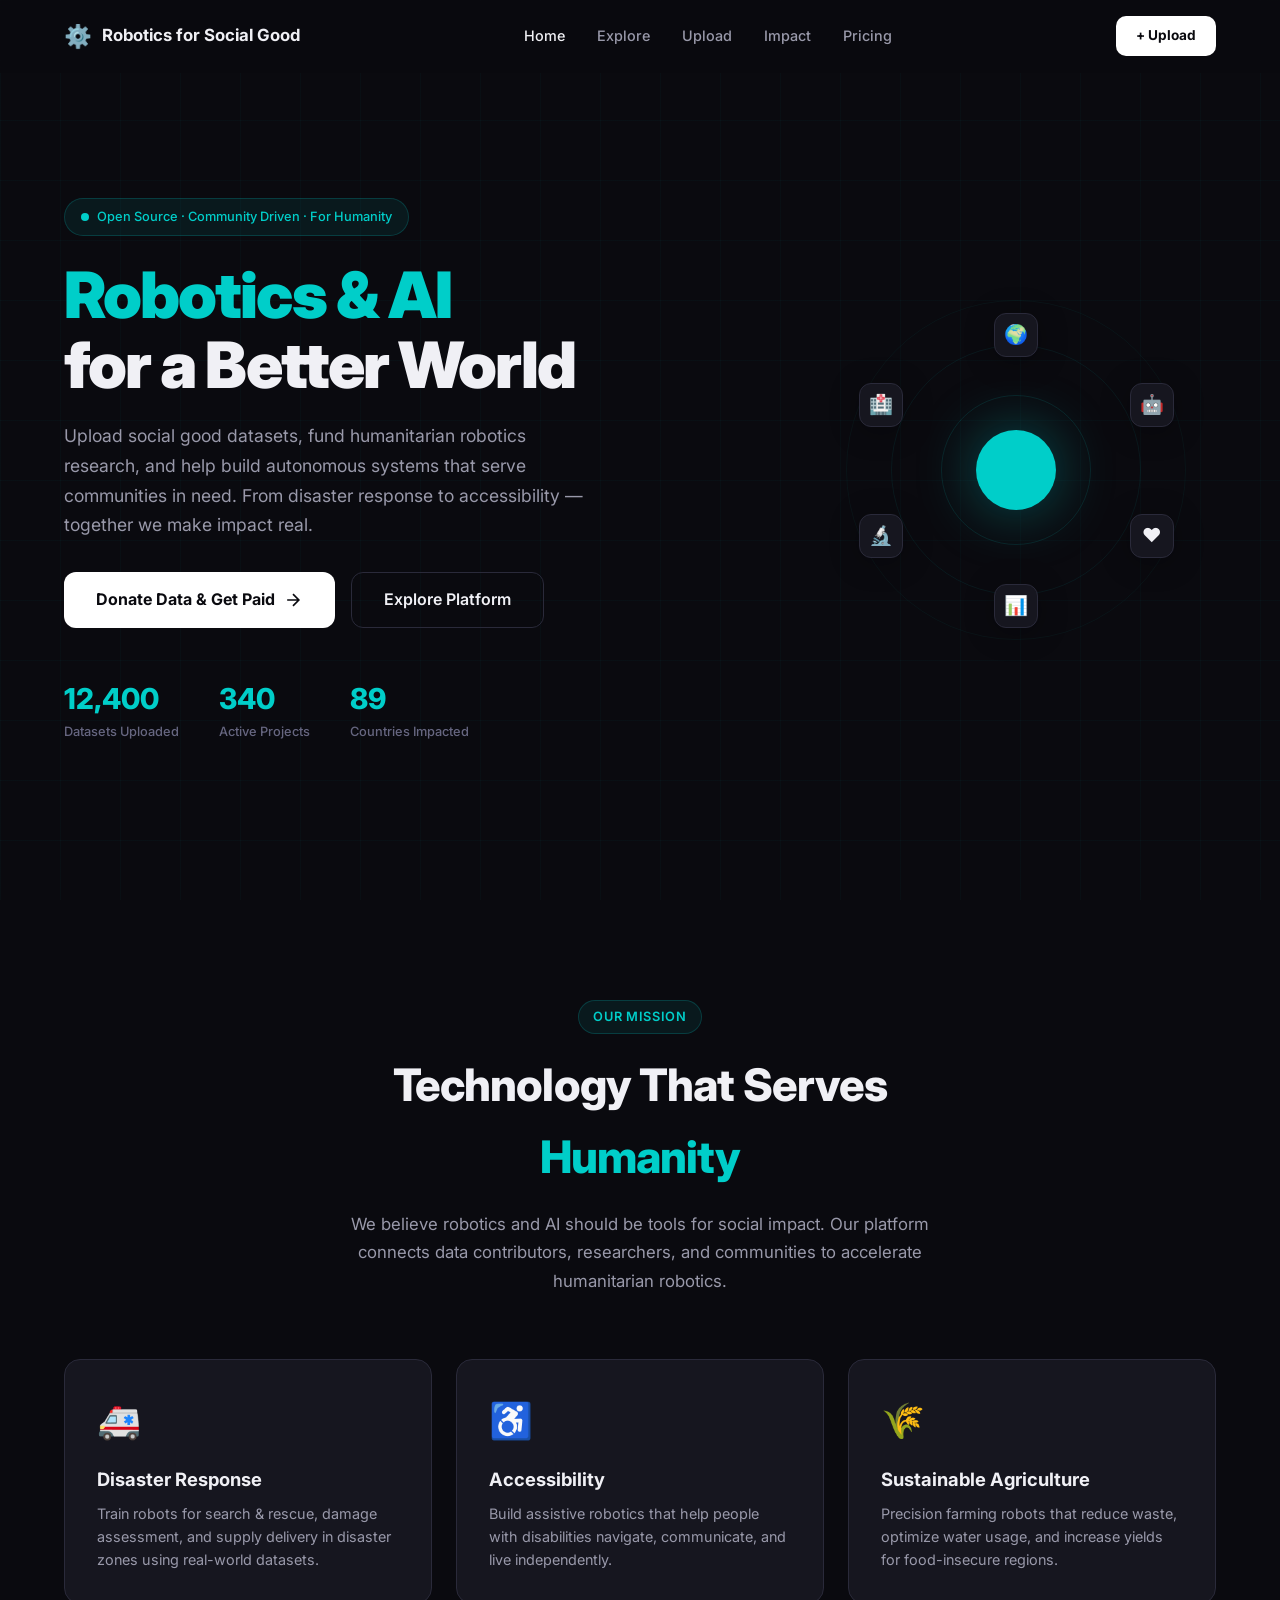
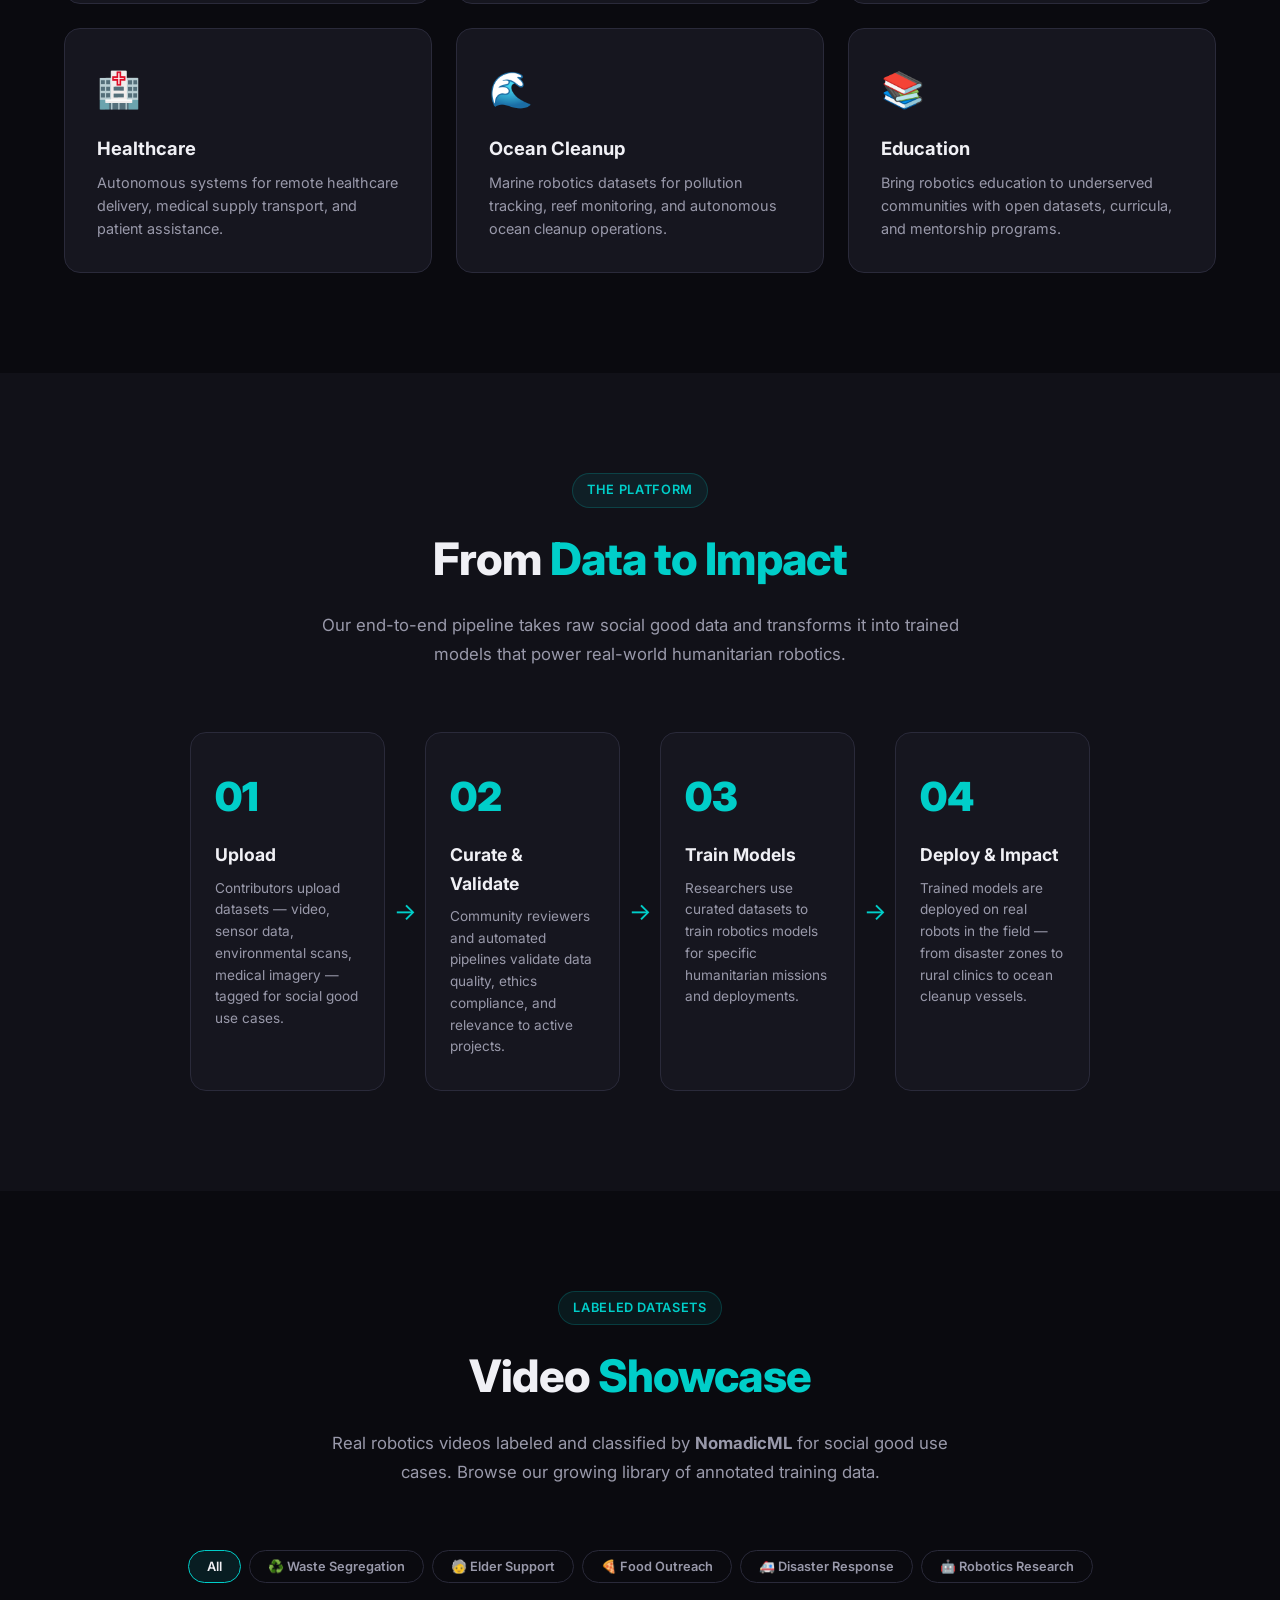
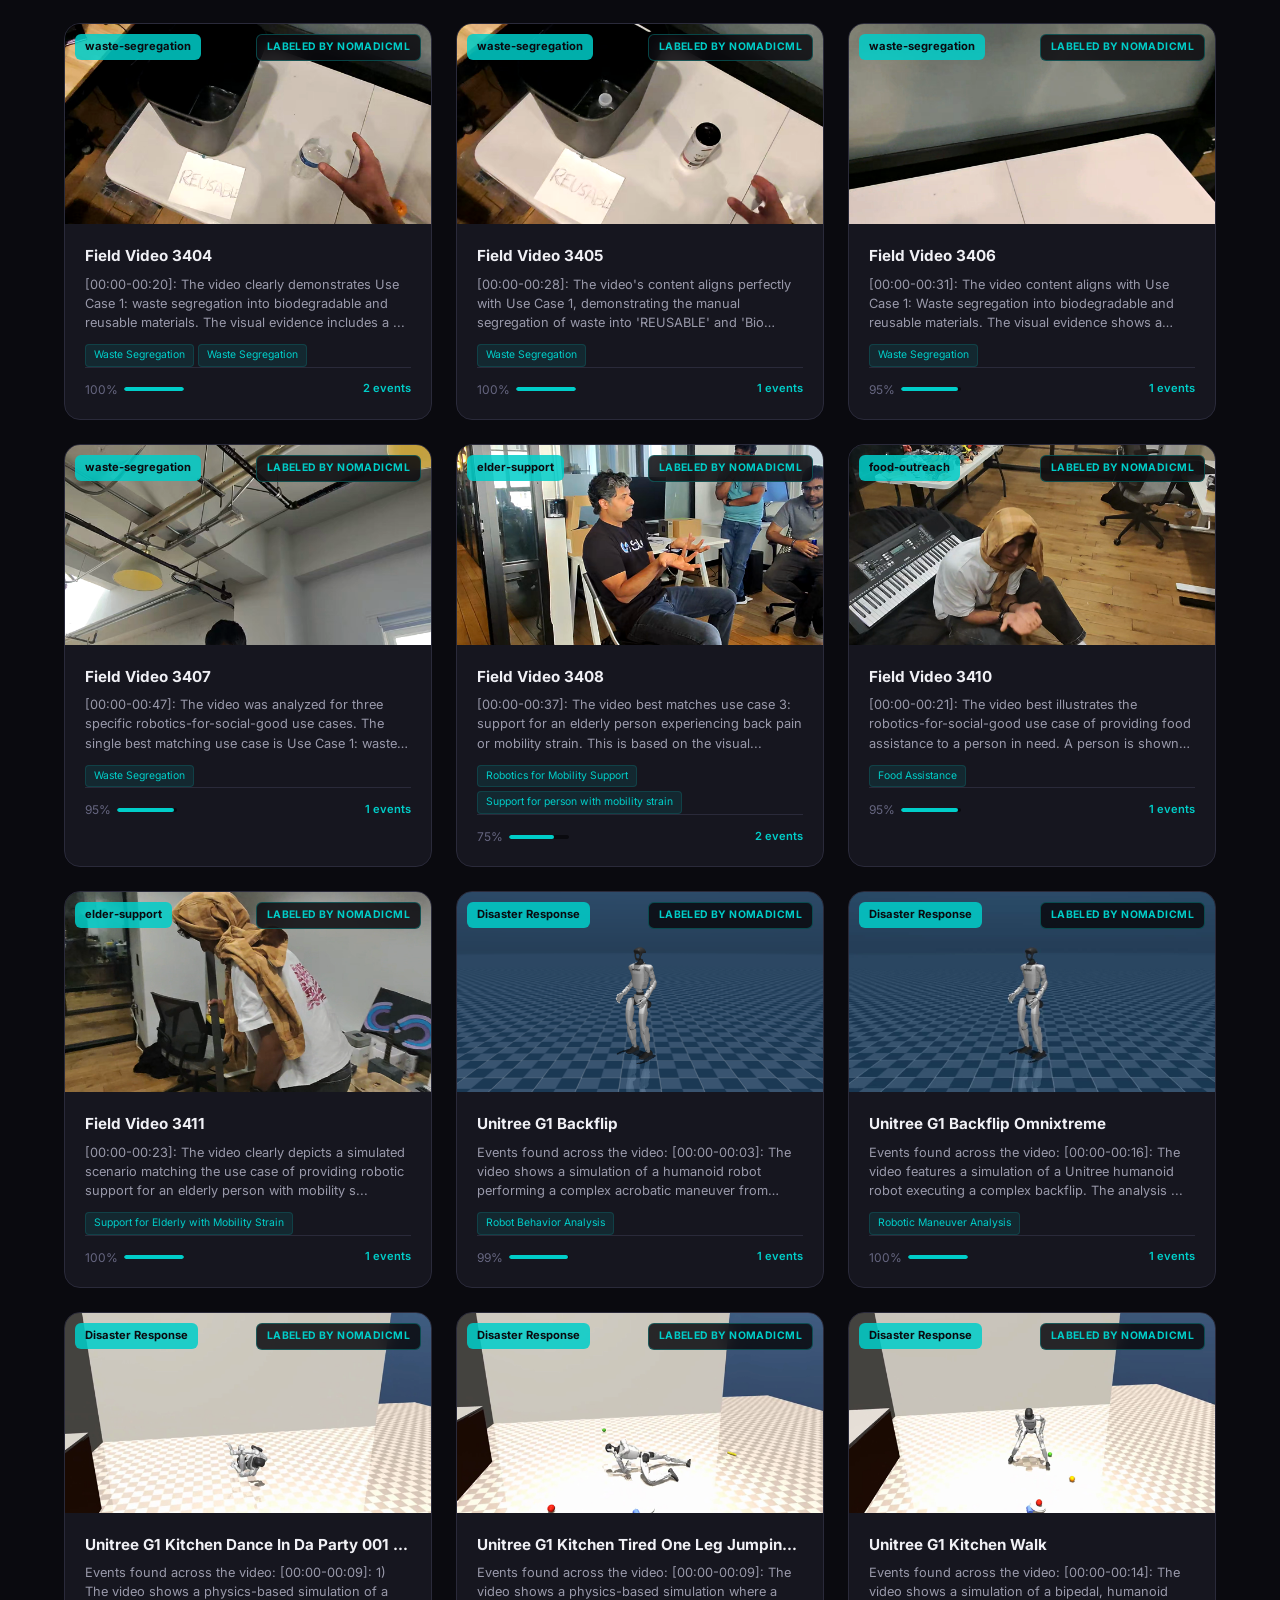
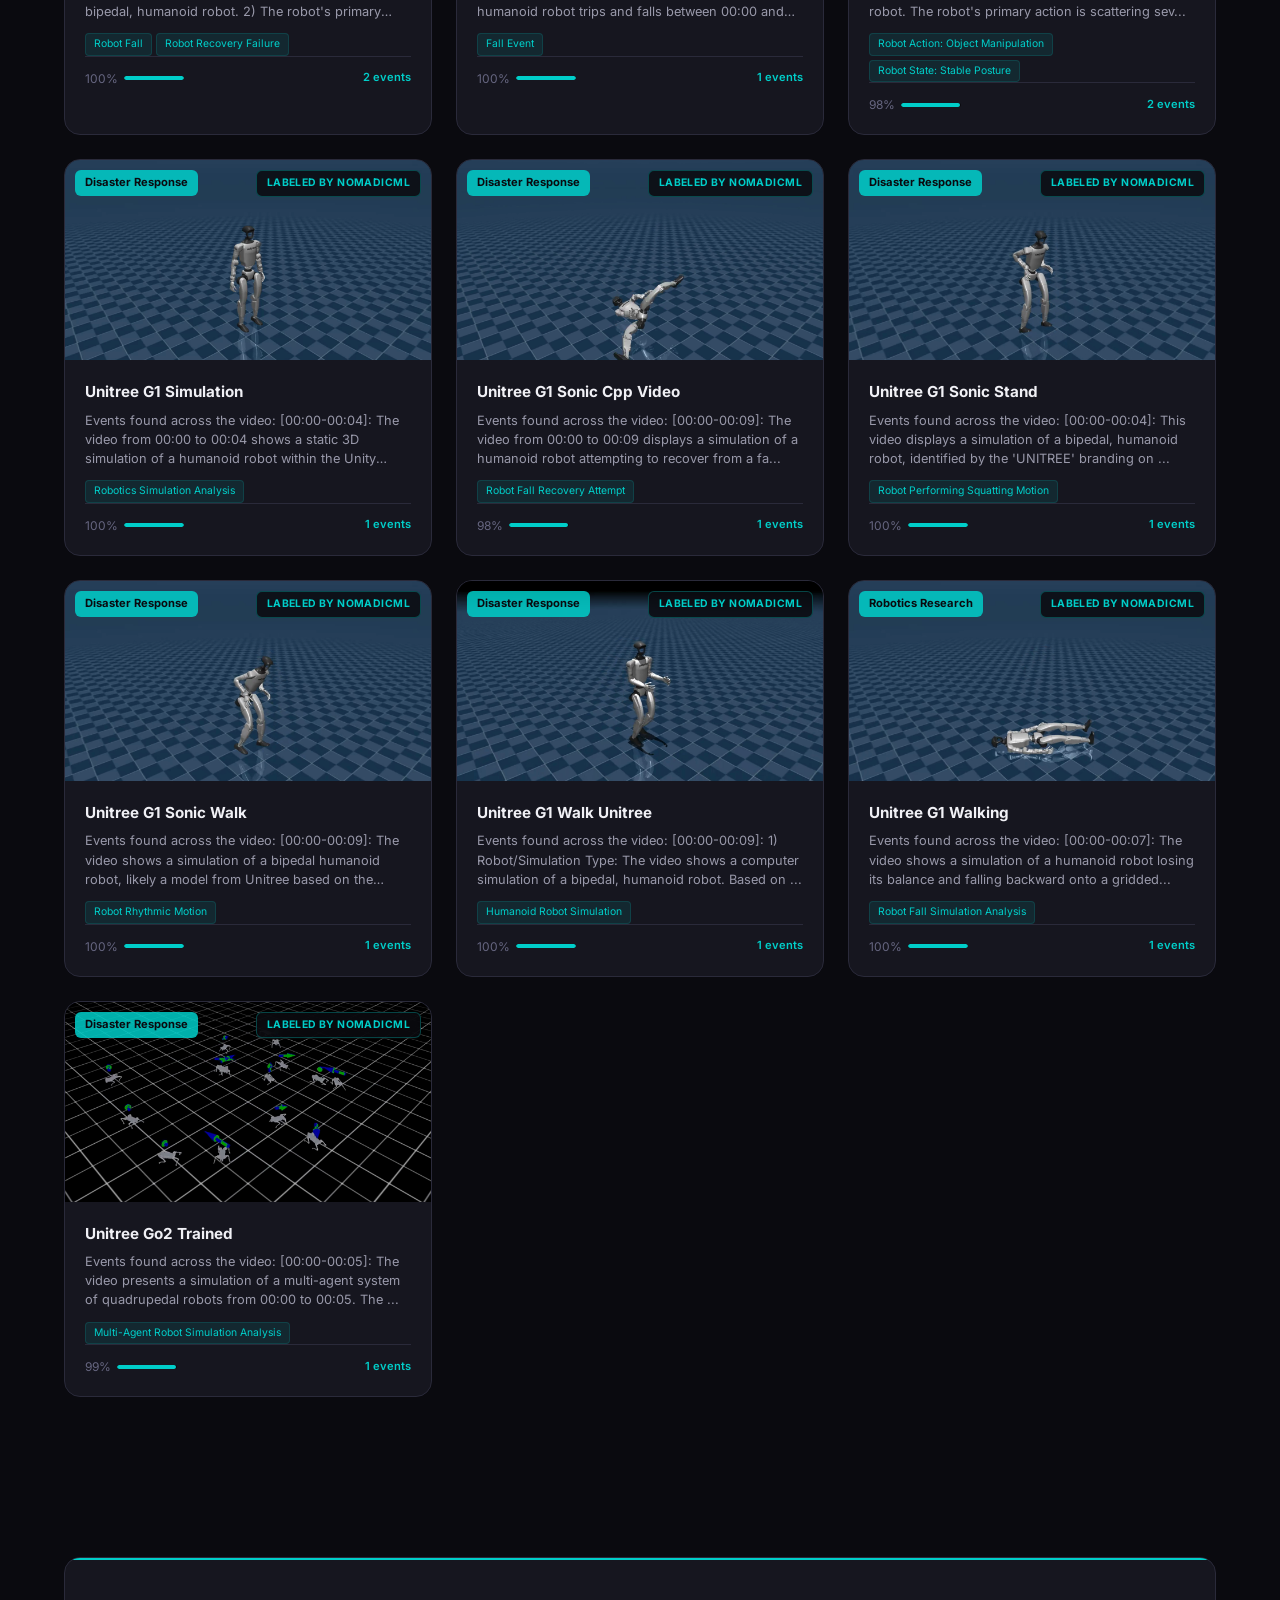
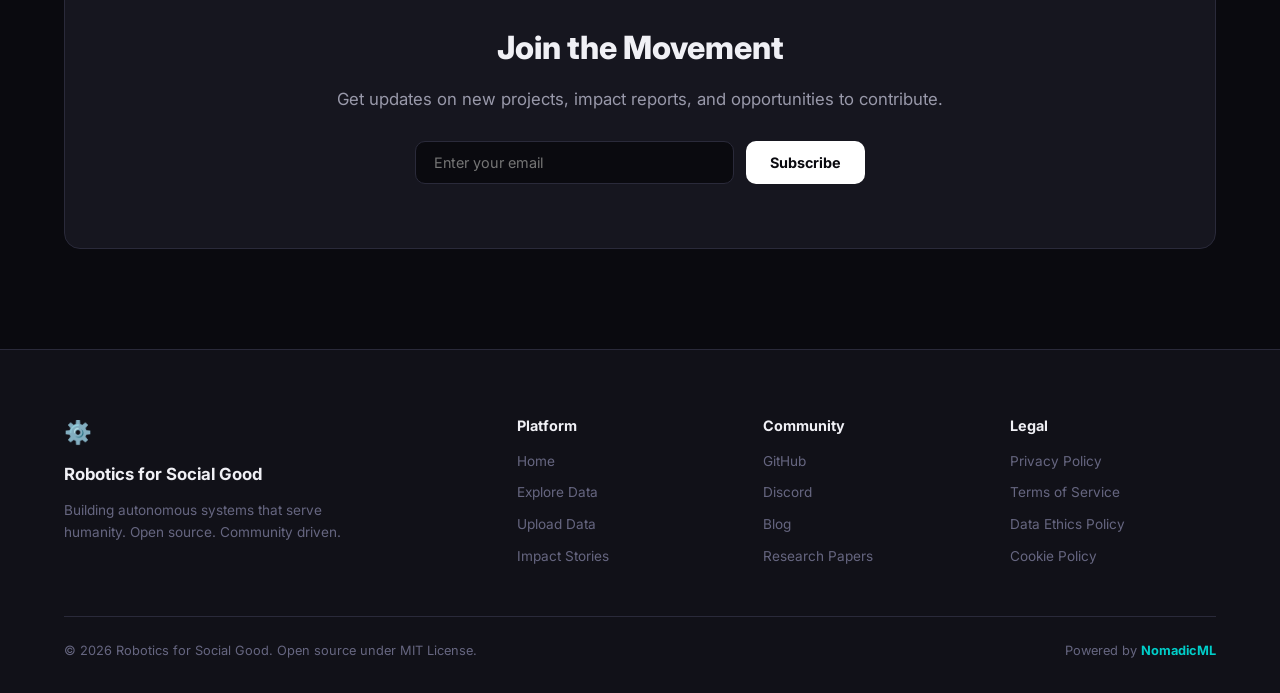
==== commit d1037697: "Rebuild upload page with working flow, points system, and NomadicML analysis - Full upload flow: dro" ====
--- a/index.html
+++ b/index.html
@@ -26,7 +26,7 @@
                 <li><a href="pricing.html">Pricing</a></li>
             </ul>
             <div class="nav-actions">
-                <a href="upload.html" class="btn-create">+ Create</a>
+                <a href="upload.html" class="btn-create">+ Upload</a>
                 <button class="mobile-toggle" id="mobileToggle" aria-label="Toggle menu">
                     <span></span><span></span><span></span>
                 </button>
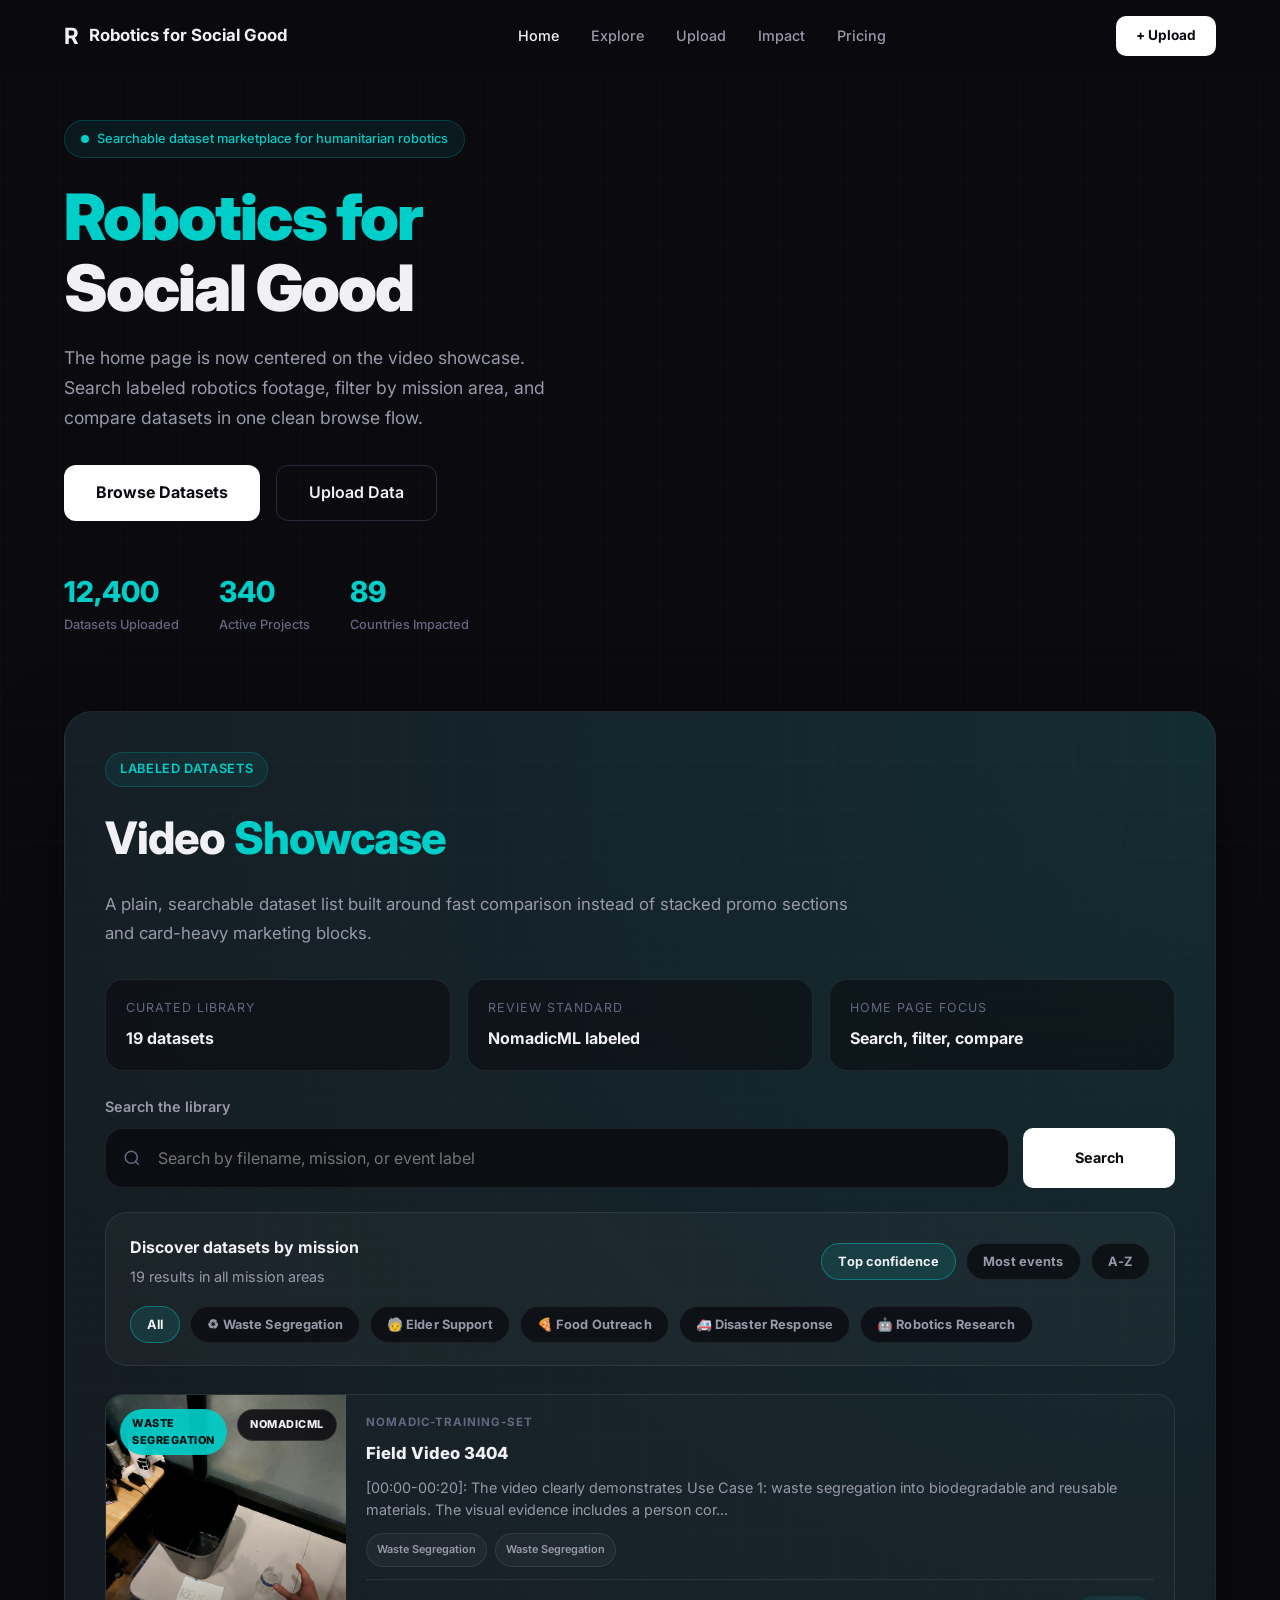
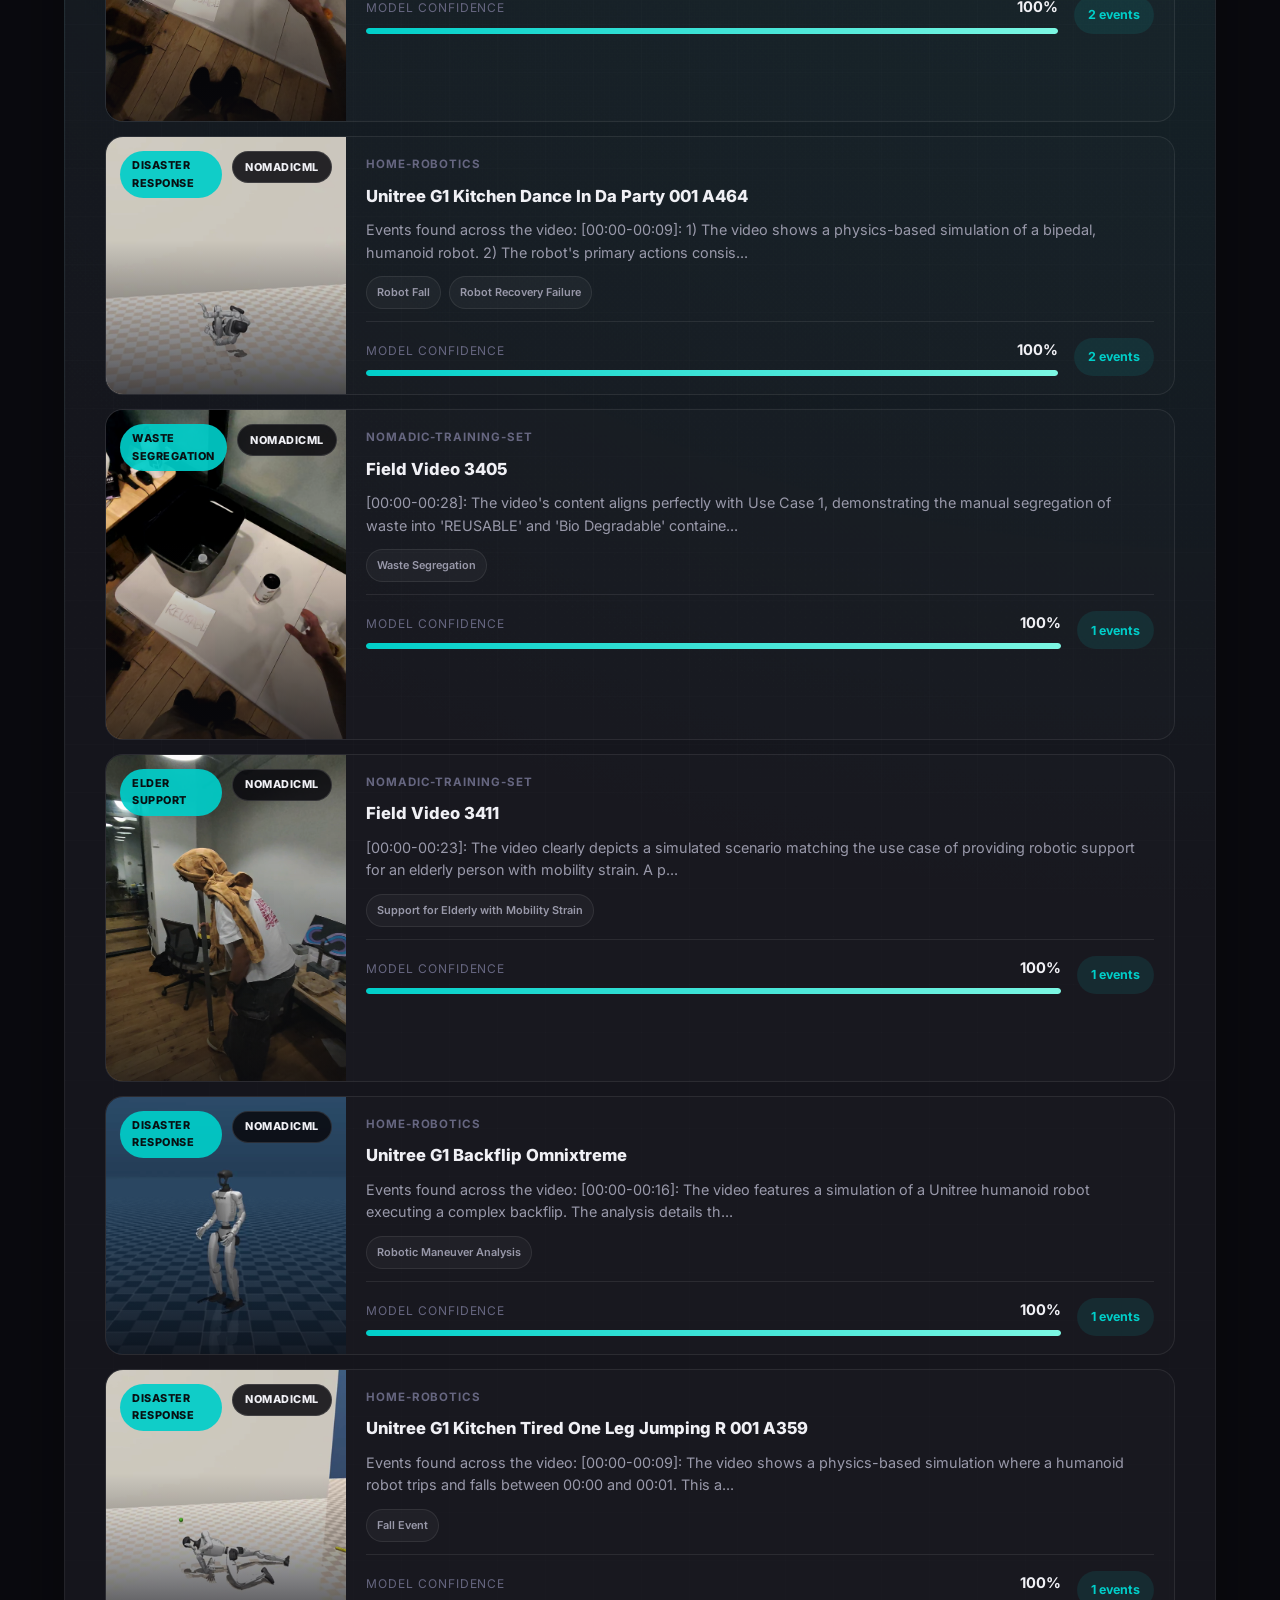
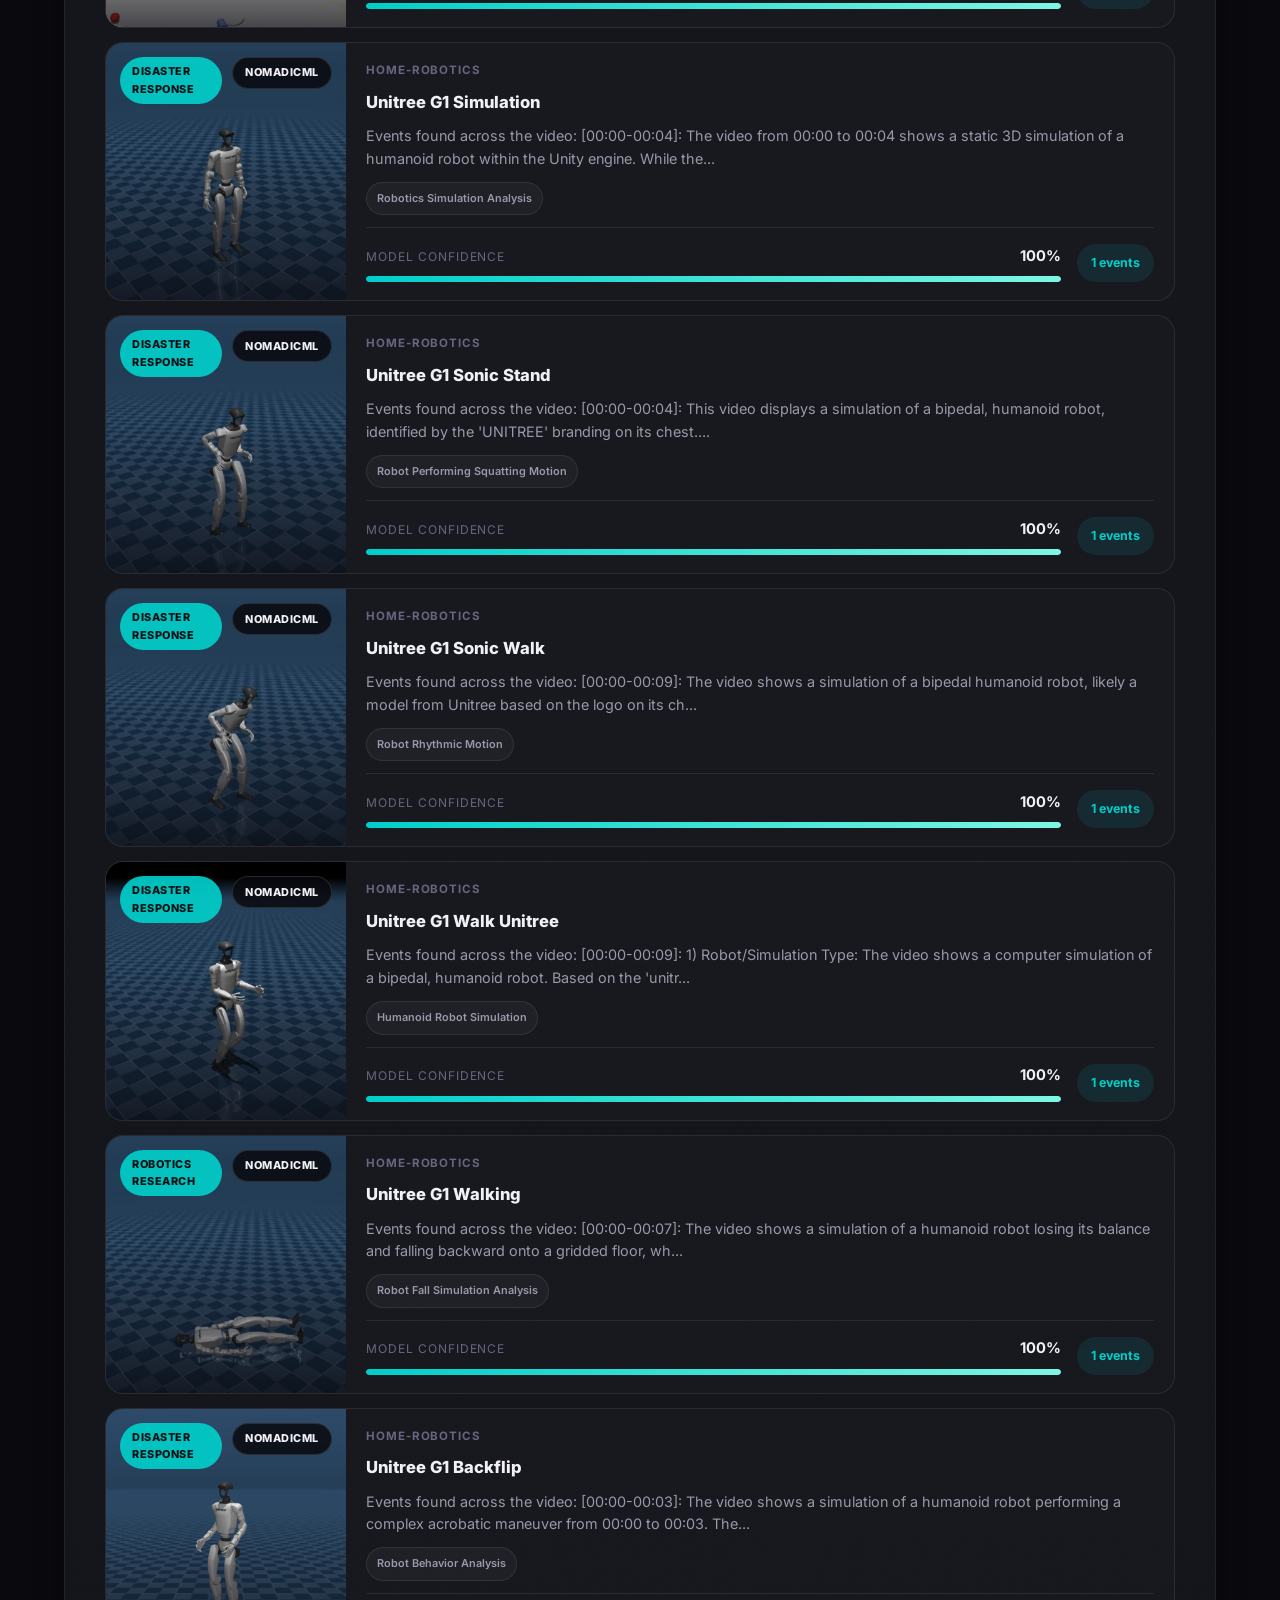
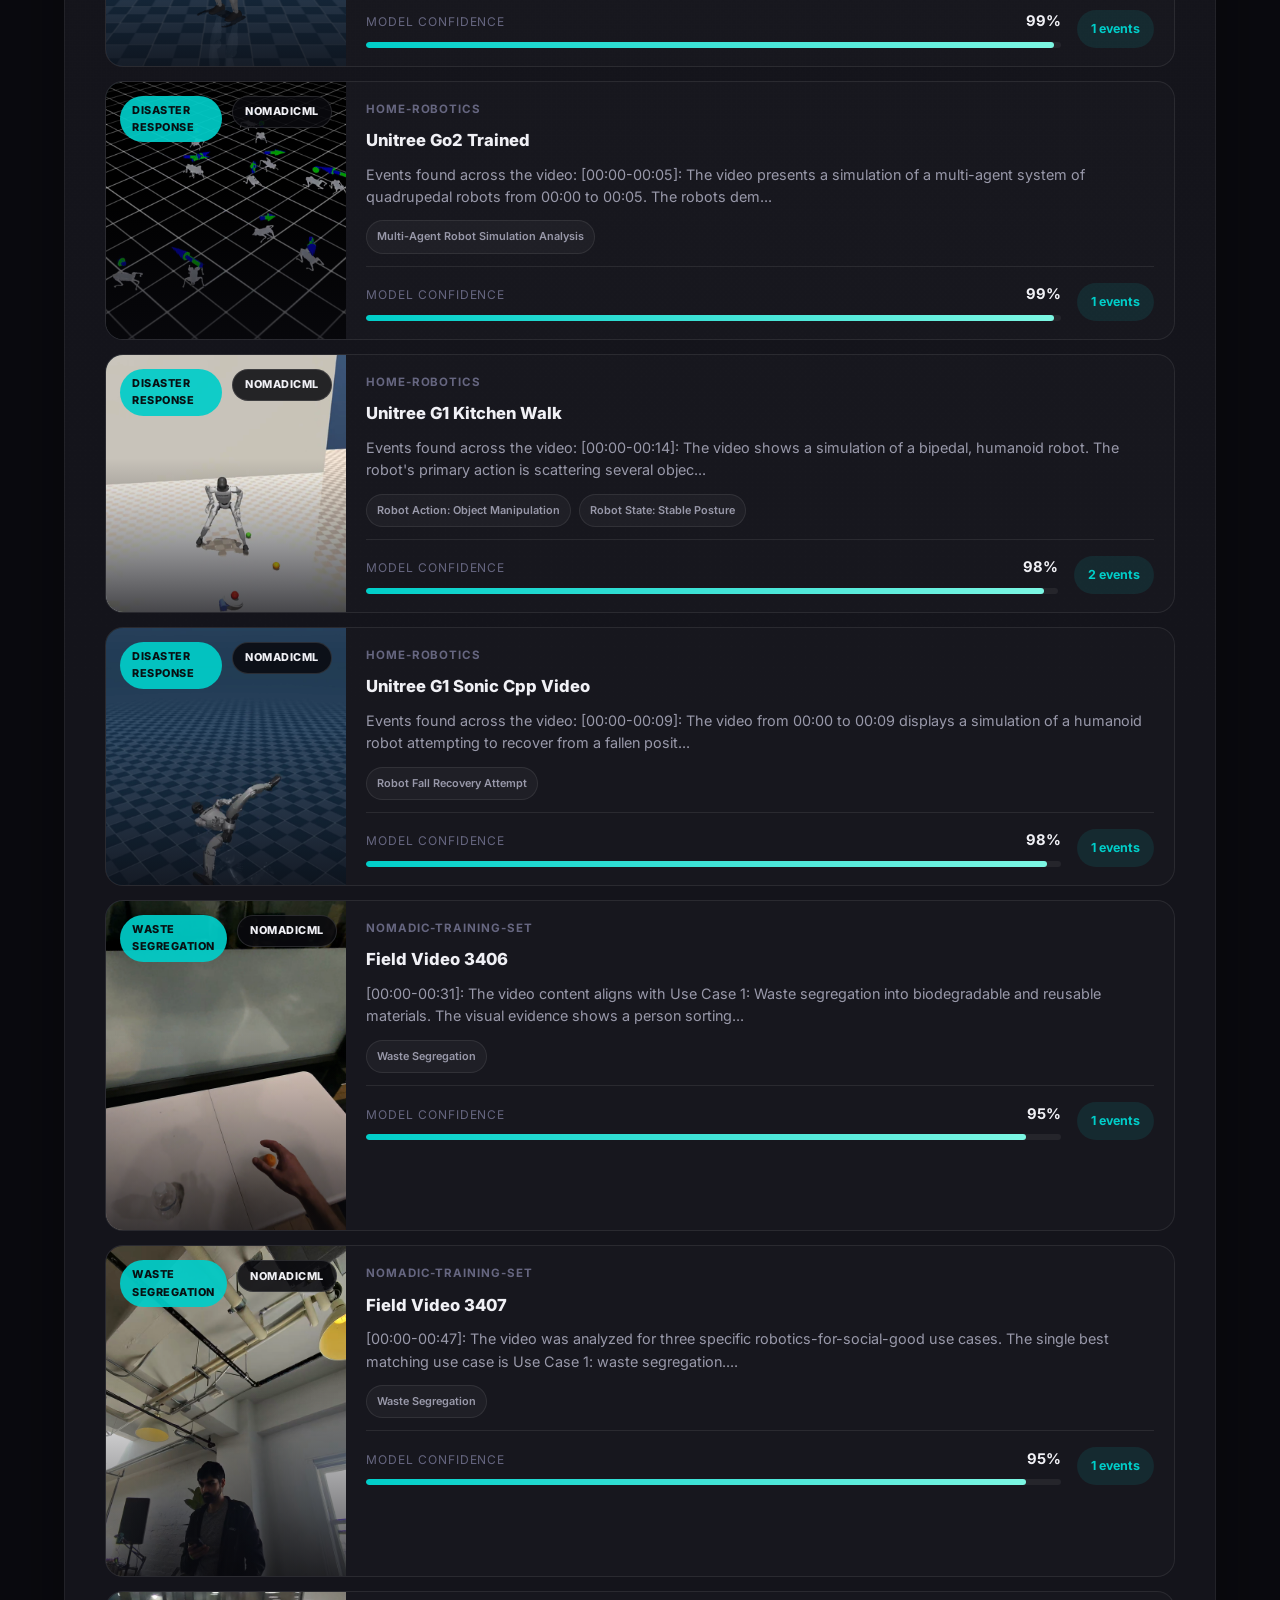
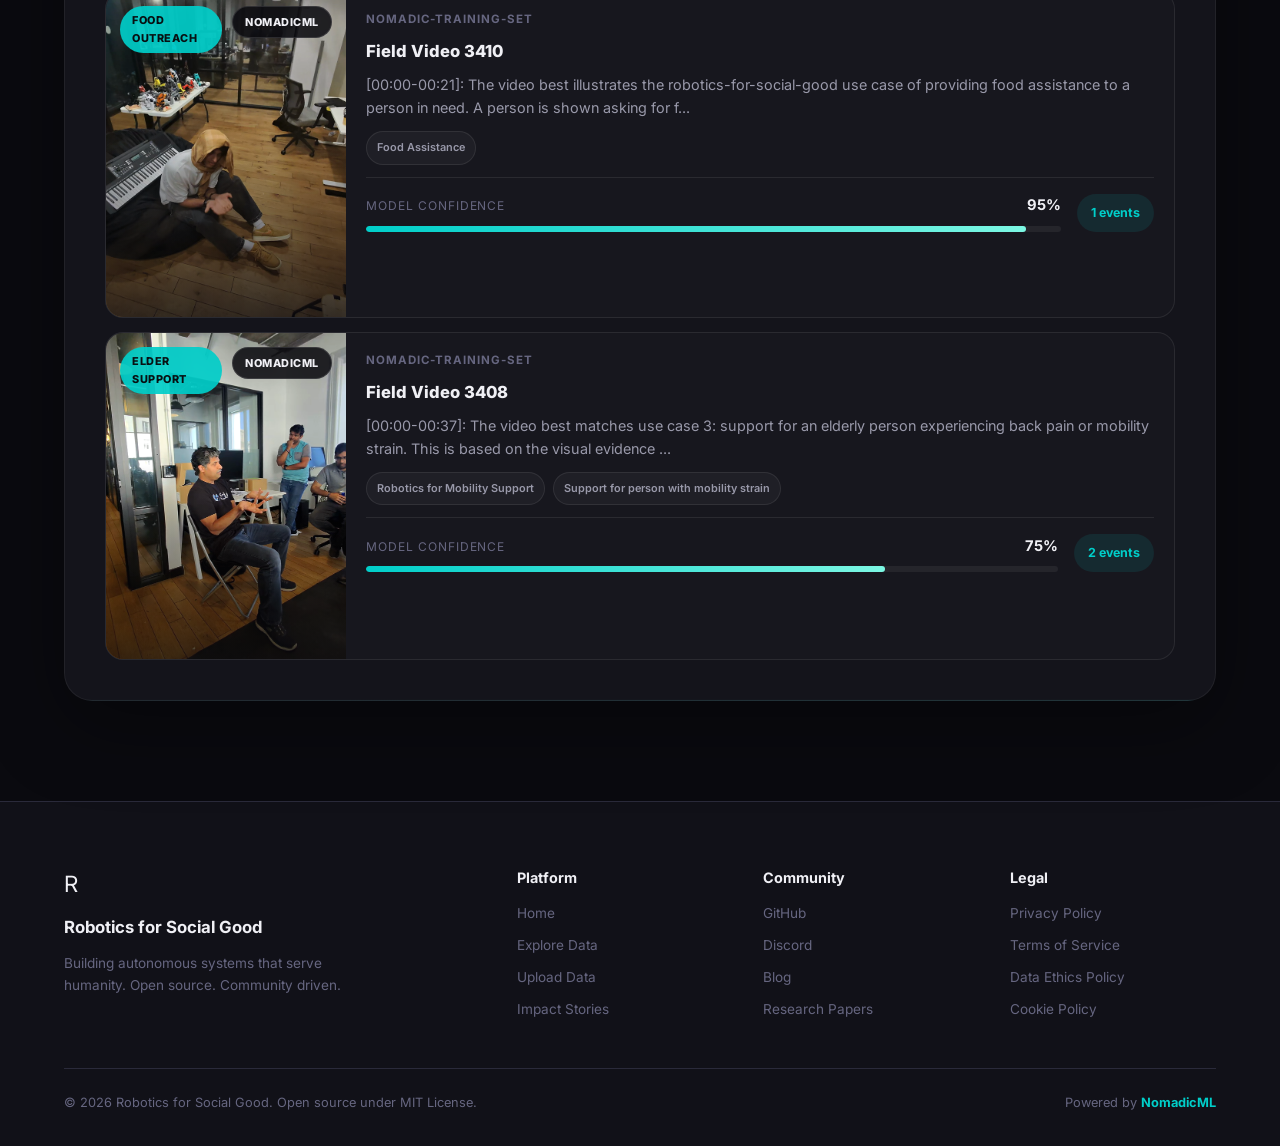
==== commit e2bb9b40: "Refocus home page on video showcase" ====
--- a/index.html
+++ b/index.html
@@ -3,19 +3,17 @@
 <head>
     <meta charset="UTF-8">
     <meta name="viewport" content="width=device-width, initial-scale=1.0">
-    <title>Robotics for Social Good — Empowering Communities Through Robotics & AI</title>
-    <meta name="description" content="Upload social good datasets, fund robotics research, and build a better world with AI-powered robotics for humanitarian causes.">
+    <title>Robotics for Social Good</title>
+    <meta name="description" content="Browse robotics datasets for social good, search labeled footage, and find the right training data for humanitarian robotics work.">
     <link rel="stylesheet" href="css/style.css">
     <link rel="preconnect" href="https://fonts.googleapis.com">
     <link href="https://fonts.googleapis.com/css2?family=Inter:wght@300;400;500;600;700;800;900&display=swap" rel="stylesheet">
-    <link rel="icon" type="image/svg+xml" href="data:image/svg+xml,<svg xmlns='http://www.w3.org/2000/svg' viewBox='0 0 100 100'><text y='.9em' font-size='90'>🤖</text></svg>">
 </head>
 <body>
-    <!-- Navigation -->
     <nav class="navbar" id="navbar">
         <div class="nav-container">
             <a href="index.html" class="nav-logo">
-                <span class="logo-icon">⚙️</span>
+                <span class="logo-icon">R</span>
                 <span class="logo-text">Robotics for Social Good</span>
             </a>
             <ul class="nav-links">
@@ -34,32 +32,28 @@
         </div>
     </nav>
 
-    <!-- Hero Section -->
-    <section class="hero" id="hero">
+    <section class="hero hero-compact" id="hero">
         <div class="hero-bg">
             <div class="grid-overlay"></div>
         </div>
         <div class="hero-content">
             <div class="hero-badge">
                 <span class="badge-dot"></span>
-                Open Source &middot; Community Driven &middot; For Humanity
+                Searchable dataset marketplace for humanitarian robotics
             </div>
             <h1 class="hero-title">
-                <span class="gradient-text">Robotics & AI</span><br>
-                for a Better World
+                <span class="gradient-text">Robotics for</span><br>
+                Social Good
             </h1>
             <p class="hero-subtitle">
-                Upload social good datasets, fund humanitarian robotics research,
-                and help build autonomous systems that serve communities in need.
-                From disaster response to accessibility — together we make impact real.
+                The home page is now centered on the video showcase. Search labeled robotics footage, filter by mission area, and compare datasets in one clean browse flow.
             </p>
             <div class="hero-cta">
-                <a href="upload.html" class="btn btn-primary btn-lg">
-                    <span>Donate Data & Get Paid</span>
-                    <svg width="20" height="20" viewBox="0 0 24 24" fill="none" stroke="currentColor" stroke-width="2"><path d="M5 12h14M12 5l7 7-7 7"/></svg>
+                <a href="#showcase" class="btn btn-primary btn-lg">
+                    <span>Browse Datasets</span>
                 </a>
-                <a href="explore.html" class="btn btn-secondary btn-lg">
-                    <span>Explore Platform</span>
+                <a href="upload.html" class="btn btn-secondary btn-lg">
+                    <span>Upload Data</span>
                 </a>
             </div>
             <div class="hero-stats">
@@ -77,149 +71,78 @@
                 </div>
             </div>
         </div>
-        <div class="hero-visual">
-            <div class="robot-display">
-                <div class="orbit orbit-1"></div>
-                <div class="orbit orbit-2"></div>
-                <div class="orbit orbit-3"></div>
-                <div class="core-sphere"></div>
-                <div class="data-node node-1">🌍</div>
-                <div class="data-node node-2">🤖</div>
-                <div class="data-node node-3">❤️</div>
-                <div class="data-node node-4">📊</div>
-                <div class="data-node node-5">🔬</div>
-                <div class="data-node node-6">🏥</div>
-            </div>
-        </div>
     </section>
 
-    <!-- About / Mission Section -->
-    <section class="section" id="about">
+    <section class="section marketplace-section" id="showcase">
         <div class="container">
-            <div class="section-header">
-                <span class="section-tag">Our Mission</span>
-                <h2 class="section-title">Technology That Serves <span class="gradient-text">Humanity</span></h2>
-                <p class="section-desc">We believe robotics and AI should be tools for social impact. Our platform connects data contributors, researchers, and communities to accelerate humanitarian robotics.</p>
-            </div>
-            <div class="features-grid">
-                <div class="feature-card">
-                    <div class="feature-icon">🚑</div>
-                    <h3>Disaster Response</h3>
-                    <p>Train robots for search & rescue, damage assessment, and supply delivery in disaster zones using real-world datasets.</p>
+            <div class="marketplace-shell">
+                <div class="section-header marketplace-header">
+                    <span class="section-tag">Labeled Datasets</span>
+                    <h2 class="section-title">Video <span class="gradient-text">Showcase</span></h2>
+                    <p class="section-desc">A plain, searchable dataset list built around fast comparison instead of stacked promo sections and card-heavy marketing blocks.</p>
                 </div>
-                <div class="feature-card">
-                    <div class="feature-icon">♿</div>
-                    <h3>Accessibility</h3>
-                    <p>Build assistive robotics that help people with disabilities navigate, communicate, and live independently.</p>
+
+                <div class="marketplace-intro">
+                    <div class="marketplace-stat">
+                        <span class="marketplace-stat-label">Curated library</span>
+                        <strong id="marketplaceDatasetCount">0 datasets</strong>
+                    </div>
+                    <div class="marketplace-stat">
+                        <span class="marketplace-stat-label">Review standard</span>
+                        <strong>NomadicML labeled</strong>
+                    </div>
+                    <div class="marketplace-stat">
+                        <span class="marketplace-stat-label">Home page focus</span>
+                        <strong>Search, filter, compare</strong>
+                    </div>
                 </div>
-                <div class="feature-card">
-                    <div class="feature-icon">🌾</div>
-                    <h3>Sustainable Agriculture</h3>
-                    <p>Precision farming robots that reduce waste, optimize water usage, and increase yields for food-insecure regions.</p>
+
+                <form class="marketplace-search" id="showcaseSearchForm">
+                    <label class="search-label" for="showcaseSearchInput">Search the library</label>
+                    <div class="marketplace-search-row">
+                        <div class="search-input-wrap">
+                            <svg class="search-icon" width="18" height="18" viewBox="0 0 24 24" fill="none" stroke="currentColor" stroke-width="2">
+                                <circle cx="11" cy="11" r="8"></circle>
+                                <path d="m21 21-4.35-4.35"></path>
+                            </svg>
+                            <input id="showcaseSearchInput" type="search" placeholder="Search by filename, mission, or event label">
+                        </div>
+                        <button class="btn btn-primary marketplace-search-btn" type="submit">Search</button>
+                    </div>
+                </form>
+
+                <div class="marketplace-toolbar">
+                    <div class="marketplace-toolbar-row">
+                        <div class="marketplace-toolbar-copy">
+                            <p class="marketplace-toolbar-title">Discover datasets by mission</p>
+                            <p class="marketplace-toolbar-subtitle" id="showcaseResultsCount">Loading library...</p>
+                        </div>
+                        <div class="marketplace-sort" id="showcaseSorts">
+                            <button class="sort-btn active" type="button" data-sort="confidence">Top confidence</button>
+                            <button class="sort-btn" type="button" data-sort="events">Most events</button>
+                            <button class="sort-btn" type="button" data-sort="name">A-Z</button>
+                        </div>
+                    </div>
+                    <div class="showcase-filters" id="showcaseFilters">
+                        <button class="filter-btn active" type="button" data-filter="all">All</button>
+                    </div>
                 </div>
-                <div class="feature-card">
-                    <div class="feature-icon">🏥</div>
-                    <h3>Healthcare</h3>
-                    <p>Autonomous systems for remote healthcare delivery, medical supply transport, and patient assistance.</p>
+
+                <div class="showcase-grid showcase-grid-plain" id="showcaseGrid">
+                    <!-- Populated by JS from labels.json -->
                 </div>
-                <div class="feature-card">
-                    <div class="feature-icon">🌊</div>
-                    <h3>Ocean Cleanup</h3>
-                    <p>Marine robotics datasets for pollution tracking, reef monitoring, and autonomous ocean cleanup operations.</p>
-                </div>
-                <div class="feature-card">
-                    <div class="feature-icon">📚</div>
-                    <h3>Education</h3>
-                    <p>Bring robotics education to underserved communities with open datasets, curricula, and mentorship programs.</p>
+                <div class="showcase-empty" id="showcaseEmpty" style="display:none;">
+                    <p>No datasets match that search yet. Try a broader term or another mission filter.</p>
                 </div>
             </div>
         </div>
     </section>
 
-    <!-- How It Works Section -->
-    <section class="section section-dark" id="platform">
-        <div class="container">
-            <div class="section-header">
-                <span class="section-tag">The Platform</span>
-                <h2 class="section-title">From <span class="gradient-text">Data to Impact</span></h2>
-                <p class="section-desc">Our end-to-end pipeline takes raw social good data and transforms it into trained models that power real-world humanitarian robotics.</p>
-            </div>
-            <div class="pipeline">
-                <div class="pipeline-step">
-                    <div class="step-number">01</div>
-                    <div class="step-content">
-                        <h3>Upload</h3>
-                        <p>Contributors upload datasets — video, sensor data, environmental scans, medical imagery — tagged for social good use cases.</p>
-                    </div>
-                </div>
-                <div class="pipeline-connector"></div>
-                <div class="pipeline-step">
-                    <div class="step-number">02</div>
-                    <div class="step-content">
-                        <h3>Curate & Validate</h3>
-                        <p>Community reviewers and automated pipelines validate data quality, ethics compliance, and relevance to active projects.</p>
-                    </div>
-                </div>
-                <div class="pipeline-connector"></div>
-                <div class="pipeline-step">
-                    <div class="step-number">03</div>
-                    <div class="step-content">
-                        <h3>Train Models</h3>
-                        <p>Researchers use curated datasets to train robotics models for specific humanitarian missions and deployments.</p>
-                    </div>
-                </div>
-                <div class="pipeline-connector"></div>
-                <div class="pipeline-step">
-                    <div class="step-number">04</div>
-                    <div class="step-content">
-                        <h3>Deploy & Impact</h3>
-                        <p>Trained models are deployed on real robots in the field — from disaster zones to rural clinics to ocean cleanup vessels.</p>
-                    </div>
-                </div>
-            </div>
-        </div>
-    </section>
-
-    <!-- Video Showcase Section -->
-    <section class="section" id="showcase">
-        <div class="container">
-            <div class="section-header">
-                <span class="section-tag">Labeled Datasets</span>
-                <h2 class="section-title">Video <span class="gradient-text">Showcase</span></h2>
-                <p class="section-desc">Real robotics videos labeled and classified by <strong>NomadicML</strong> for social good use cases. Browse our growing library of annotated training data.</p>
-            </div>
-            <div class="showcase-filters" id="showcaseFilters">
-                <button class="filter-btn active" data-filter="all">All</button>
-            </div>
-            <div class="showcase-grid" id="showcaseGrid">
-                <!-- Populated by JS from labels.json -->
-            </div>
-            <div class="showcase-empty" id="showcaseEmpty" style="display:none;">
-                <p>No videos match this filter.</p>
-            </div>
-        </div>
-    </section>
-
-    <!-- Newsletter / CTA -->
-    <section class="section cta-section">
-        <div class="container">
-            <div class="cta-card">
-                <h2>Join the Movement</h2>
-                <p>Get updates on new projects, impact reports, and opportunities to contribute.</p>
-                <form class="cta-form" id="newsletterForm">
-                    <input type="email" placeholder="Enter your email" required>
-                    <button type="submit" class="btn btn-primary">Subscribe</button>
-                </form>
-            </div>
-        </div>
-    </section>
-
-    <!-- Footer -->
     <footer class="footer">
         <div class="container">
             <div class="footer-grid">
                 <div class="footer-brand">
-                    <span class="logo-icon">⚙️</span>
+                    <span class="logo-icon">R</span>
                     <span class="logo-text" style="font-weight:700;font-size:1.05rem;">Robotics for Social Good</span>
                     <p>Building autonomous systems that serve humanity. Open source. Community driven.</p>
                 </div>
@@ -252,7 +175,6 @@
         </div>
     </footer>
 
-    <!-- Toast Notification -->
     <div class="toast" id="toast"></div>
 
     <script src="js/home.js"></script>
--- a/css/style.css
+++ b/css/style.css
@@ -214,6 +214,11 @@
     gap: 60px;
 }
 
+.hero-compact {
+    min-height: auto;
+    padding-bottom: 36px;
+}
+
 .hero-bg {
     position: fixed;
     top: 0;
@@ -1189,60 +1194,230 @@
     opacity: 1;
 }
 
-/* ===== SHOWCASE ===== */
+/* ===== SHOWCASE / MARKETPLACE ===== */
+.marketplace-section {
+    padding-top: 40px;
+}
+
+.marketplace-shell {
+    position: relative;
+    padding: 40px;
+    border: 1px solid rgba(255, 255, 255, 0.06);
+    border-radius: 28px;
+    background:
+        radial-gradient(circle at top right, rgba(0, 206, 201, 0.12), transparent 28%),
+        linear-gradient(180deg, rgba(255, 255, 255, 0.02), rgba(255, 255, 255, 0.01)),
+        var(--bg-secondary);
+    box-shadow: 0 24px 80px rgba(0, 0, 0, 0.35);
+    overflow: hidden;
+}
+
+.marketplace-shell::before {
+    content: '';
+    position: absolute;
+    inset: 0;
+    background-image:
+        linear-gradient(rgba(255, 255, 255, 0.03) 1px, transparent 1px),
+        linear-gradient(90deg, rgba(255, 255, 255, 0.03) 1px, transparent 1px);
+    background-size: 48px 48px;
+    mask-image: linear-gradient(180deg, rgba(0, 0, 0, 0.45), transparent 90%);
+    pointer-events: none;
+}
+
+.marketplace-header {
+    position: relative;
+    z-index: 1;
+    text-align: left;
+    margin: 0 0 32px;
+    max-width: 760px;
+}
+
+.marketplace-intro {
+    position: relative;
+    z-index: 1;
+    display: grid;
+    grid-template-columns: repeat(3, minmax(0, 1fr));
+    gap: 16px;
+    margin-bottom: 24px;
+}
+
+.marketplace-stat {
+    padding: 18px 20px;
+    border-radius: 18px;
+    border: 1px solid rgba(255, 255, 255, 0.08);
+    background: rgba(10, 10, 15, 0.55);
+    backdrop-filter: blur(18px);
+}
+
+.marketplace-stat-label {
+    display: block;
+    margin-bottom: 8px;
+    color: var(--text-muted);
+    font-size: 0.78rem;
+    text-transform: uppercase;
+    letter-spacing: 0.08em;
+}
+
+.marketplace-stat strong {
+    font-size: 1rem;
+    font-weight: 700;
+}
+
+.marketplace-search {
+    position: relative;
+    z-index: 1;
+    margin-bottom: 24px;
+}
+
+.search-label {
+    display: block;
+    margin-bottom: 10px;
+    color: var(--text-secondary);
+    font-size: 0.9rem;
+    font-weight: 600;
+}
+
+.marketplace-search-row {
+    display: grid;
+    grid-template-columns: minmax(0, 1fr) auto;
+    gap: 14px;
+}
+
+.search-input-wrap {
+    position: relative;
+}
+
+.search-icon {
+    position: absolute;
+    top: 50%;
+    left: 18px;
+    transform: translateY(-50%);
+    color: var(--text-muted);
+}
+
+.search-input-wrap input {
+    width: 100%;
+    height: 60px;
+    padding: 0 20px 0 52px;
+    border: 1px solid rgba(255, 255, 255, 0.08);
+    border-radius: 18px;
+    background: rgba(10, 10, 15, 0.82);
+    color: var(--text-primary);
+    font-family: inherit;
+    font-size: 1rem;
+    outline: none;
+    transition: var(--transition);
+}
+
+.search-input-wrap input:focus {
+    border-color: rgba(0, 206, 201, 0.55);
+    box-shadow: 0 0 0 4px rgba(0, 206, 201, 0.12);
+}
+
+.marketplace-search-btn {
+    min-width: 152px;
+    justify-content: center;
+}
+
+.marketplace-toolbar {
+    position: relative;
+    z-index: 1;
+    margin-bottom: 28px;
+    padding: 22px 24px;
+    border: 1px solid rgba(255, 255, 255, 0.08);
+    border-radius: 22px;
+    background: rgba(255, 255, 255, 0.03);
+}
+
+.marketplace-toolbar-row {
+    display: flex;
+    align-items: center;
+    justify-content: space-between;
+    gap: 20px;
+    margin-bottom: 18px;
+}
+
+.marketplace-toolbar-title {
+    font-size: 1rem;
+    font-weight: 700;
+}
+
+.marketplace-toolbar-subtitle {
+    margin-top: 4px;
+    color: var(--text-secondary);
+    font-size: 0.9rem;
+}
+
+.marketplace-sort,
 .showcase-filters {
     display: flex;
-    gap: 8px;
-    justify-content: center;
+    gap: 10px;
     flex-wrap: wrap;
-    margin-bottom: 40px;
-}
-
+}
+
+.sort-btn,
 .filter-btn {
-    padding: 8px 18px;
-    border-radius: 50px;
-    border: 1px solid var(--border);
-    background: transparent;
+    padding: 10px 16px;
+    border-radius: 999px;
+    border: 1px solid rgba(255, 255, 255, 0.08);
+    background: rgba(10, 10, 15, 0.75);
     color: var(--text-secondary);
     font-family: inherit;
     font-size: 0.8rem;
-    font-weight: 600;
+    font-weight: 700;
+    letter-spacing: 0.01em;
     cursor: pointer;
     transition: var(--transition);
 }
 
+.sort-btn:hover,
+.sort-btn.active,
 .filter-btn:hover,
 .filter-btn.active {
-    background: rgba(0, 206, 201, 0.1);
-    border-color: var(--accent);
     color: var(--text-primary);
+    border-color: rgba(0, 206, 201, 0.42);
+    background: rgba(0, 206, 201, 0.12);
 }
 
 .showcase-grid {
+    position: relative;
+    z-index: 1;
     display: grid;
-    grid-template-columns: repeat(3, 1fr);
-    gap: 24px;
+    grid-template-columns: 1fr;
+    gap: 14px;
 }
 
 .showcase-card {
-    background: var(--bg-card);
-    border: 1px solid var(--border);
-    border-radius: var(--radius-lg);
+    display: grid;
+    grid-template-columns: 240px minmax(0, 1fr);
+    min-height: 0;
+    border: 1px solid rgba(255, 255, 255, 0.08);
+    border-radius: 18px;
     overflow: hidden;
-    transition: var(--transition);
+    background: rgba(255, 255, 255, 0.015);
+    transition: transform 0.25s ease, border-color 0.25s ease, box-shadow 0.25s ease;
 }
 
 .showcase-card:hover {
-    transform: translateY(-4px);
-    border-color: rgba(0, 206, 201, 0.3);
+    transform: translateY(-2px);
+    border-color: rgba(0, 206, 201, 0.32);
+    box-shadow: 0 12px 30px rgba(0, 0, 0, 0.2);
 }
 
 .showcase-thumb {
     position: relative;
     width: 100%;
-    height: 200px;
-    background: var(--bg-secondary);
+    min-height: 180px;
+    background: linear-gradient(135deg, rgba(0, 206, 201, 0.14), rgba(17, 17, 24, 0.9));
     overflow: hidden;
+}
+
+.showcase-thumb::after {
+    content: '';
+    position: absolute;
+    inset: auto 0 0 0;
+    height: 60%;
+    background: linear-gradient(180deg, transparent, rgba(10, 10, 15, 0.75));
 }
 
 .showcase-thumb img {
@@ -1257,118 +1432,160 @@
     justify-content: center;
     width: 100%;
     height: 100%;
-    font-size: 3rem;
-    background: rgba(0, 206, 201, 0.05);
-}
-
+    font-size: 2.8rem;
+    background: rgba(0, 206, 201, 0.06);
+}
+
+.showcase-card-header {
+    position: absolute;
+    top: 14px;
+    left: 14px;
+    right: 14px;
+    z-index: 1;
+    display: flex;
+    justify-content: space-between;
+    align-items: flex-start;
+    gap: 10px;
+}
+
+.showcase-category-tag,
 .showcase-nomadic-badge {
-    position: absolute;
-    top: 10px;
-    right: 10px;
-    padding: 4px 10px;
-    background: rgba(10, 10, 15, 0.85);
-    backdrop-filter: blur(8px);
-    border: 1px solid rgba(0, 206, 201, 0.3);
-    border-radius: 6px;
-    font-size: 0.65rem;
-    color: var(--accent);
+    display: inline-flex;
+    align-items: center;
+    min-height: 32px;
+    padding: 6px 12px;
+    border-radius: 999px;
+    font-size: 0.68rem;
+    font-weight: 800;
+    text-transform: uppercase;
+    letter-spacing: 0.05em;
+}
+
+.showcase-category-tag {
+    background: rgba(0, 206, 201, 0.92);
+    color: #081012;
+}
+
+.showcase-nomadic-badge {
+    margin-left: auto;
+    background: rgba(10, 10, 15, 0.86);
+    border: 1px solid rgba(255, 255, 255, 0.12);
+    color: var(--text-primary);
+}
+
+.showcase-body {
+    display: grid;
+    gap: 12px;
+    align-content: start;
+    padding: 18px 20px;
+}
+
+.showcase-kicker {
+    color: var(--text-muted);
+    font-size: 0.72rem;
     font-weight: 700;
     text-transform: uppercase;
-    letter-spacing: 0.04em;
-}
-
-.showcase-category-tag {
-    position: absolute;
-    top: 10px;
-    left: 10px;
-    padding: 4px 10px;
-    background: rgba(0, 206, 201, 0.85);
-    border-radius: 6px;
-    font-size: 0.7rem;
-    color: #0a0a0f;
-    font-weight: 700;
-}
-
-.showcase-body {
-    padding: 20px;
+    letter-spacing: 0.08em;
 }
 
 .showcase-body h3 {
-    font-size: 0.95rem;
-    font-weight: 700;
-    margin-bottom: 6px;
-    white-space: nowrap;
-    overflow: hidden;
-    text-overflow: ellipsis;
+    font-size: 1.04rem;
+    font-weight: 800;
+    line-height: 1.3;
 }
 
 .showcase-body .showcase-summary {
     color: var(--text-secondary);
-    font-size: 0.8rem;
-    line-height: 1.5;
+    font-size: 0.9rem;
+    line-height: 1.55;
     display: -webkit-box;
     -webkit-line-clamp: 3;
     -webkit-box-orient: vertical;
     overflow: hidden;
-    margin-bottom: 12px;
+}
+
+.showcase-labels {
+    display: flex;
+    gap: 8px;
+    flex-wrap: wrap;
+}
+
+.showcase-label-tag {
+    padding: 7px 10px;
+    background: rgba(255, 255, 255, 0.04);
+    border: 1px solid rgba(255, 255, 255, 0.08);
+    border-radius: 999px;
+    font-size: 0.68rem;
+    color: var(--text-secondary);
+    font-weight: 600;
 }
 
 .showcase-meta {
-    display: flex;
+    display: grid;
+    grid-template-columns: 1fr auto;
+    align-items: end;
+    gap: 16px;
+    padding-top: 16px;
+    border-top: 1px solid rgba(255, 255, 255, 0.08);
+}
+
+.showcase-confidence {
+    display: grid;
+    gap: 8px;
+}
+
+.showcase-confidence-top {
+    display: flex;
+    align-items: baseline;
     justify-content: space-between;
-    align-items: center;
-    padding-top: 12px;
-    border-top: 1px solid var(--border);
-}
-
-.showcase-confidence {
-    display: flex;
-    align-items: center;
-    gap: 6px;
+    gap: 12px;
+}
+
+.showcase-confidence-label {
+    color: var(--text-muted);
     font-size: 0.75rem;
-    color: var(--text-muted);
+    text-transform: uppercase;
+    letter-spacing: 0.08em;
+}
+
+.showcase-confidence-value {
+    color: var(--text-primary);
+    font-size: 0.92rem;
+    font-weight: 700;
 }
 
 .confidence-bar {
-    width: 60px;
-    height: 4px;
-    background: var(--bg-primary);
-    border-radius: 2px;
+    width: 100%;
+    height: 6px;
+    background: rgba(255, 255, 255, 0.06);
+    border-radius: 999px;
     overflow: hidden;
 }
 
 .confidence-fill {
     height: 100%;
-    background: var(--accent);
-    border-radius: 2px;
+    background: linear-gradient(90deg, #00cec9, #7cf7e3);
+    border-radius: 999px;
     transition: width 0.6s ease;
 }
 
 .showcase-events {
-    font-size: 0.7rem;
+    display: inline-flex;
+    align-items: center;
+    height: 38px;
+    padding: 0 14px;
+    border-radius: 999px;
+    background: rgba(0, 206, 201, 0.1);
     color: var(--accent);
-    font-weight: 600;
-}
-
-.showcase-labels {
-    display: flex;
-    gap: 4px;
-    flex-wrap: wrap;
-    margin-top: 8px;
-}
-
-.showcase-label-tag {
-    padding: 2px 8px;
-    background: rgba(0, 206, 201, 0.1);
-    border: 1px solid rgba(0, 206, 201, 0.15);
-    border-radius: 4px;
-    font-size: 0.65rem;
-    color: var(--accent);
+    font-size: 0.78rem;
+    font-weight: 700;
 }
 
 .showcase-empty {
+    position: relative;
+    z-index: 1;
     text-align: center;
-    padding: 40px;
+    padding: 56px 24px 24px;
     color: var(--text-muted);
 }
 
@@ -1549,7 +1766,7 @@
         grid-template-columns: 1fr 1fr;
     }
 
-    .showcase-grid {
+    .marketplace-intro {
         grid-template-columns: repeat(2, 1fr);
     }
 
@@ -1591,12 +1808,32 @@
         flex-direction: column;
     }
 
+    .marketplace-shell {
+        padding: 28px 20px;
+        border-radius: 24px;
+    }
+
+    .marketplace-intro,
+    .marketplace-toolbar-row,
+    .marketplace-search-row {
+        grid-template-columns: 1fr;
+        flex-direction: column;
+    }
+
+    .marketplace-search-btn {
+        width: 100%;
+    }
+
+    .marketplace-sort {
+        width: 100%;
+    }
+
     .footer-grid {
         grid-template-columns: 1fr;
         gap: 24px;
     }
 
-    .showcase-grid {
+    .showcase-card {
         grid-template-columns: 1fr;
     }
 
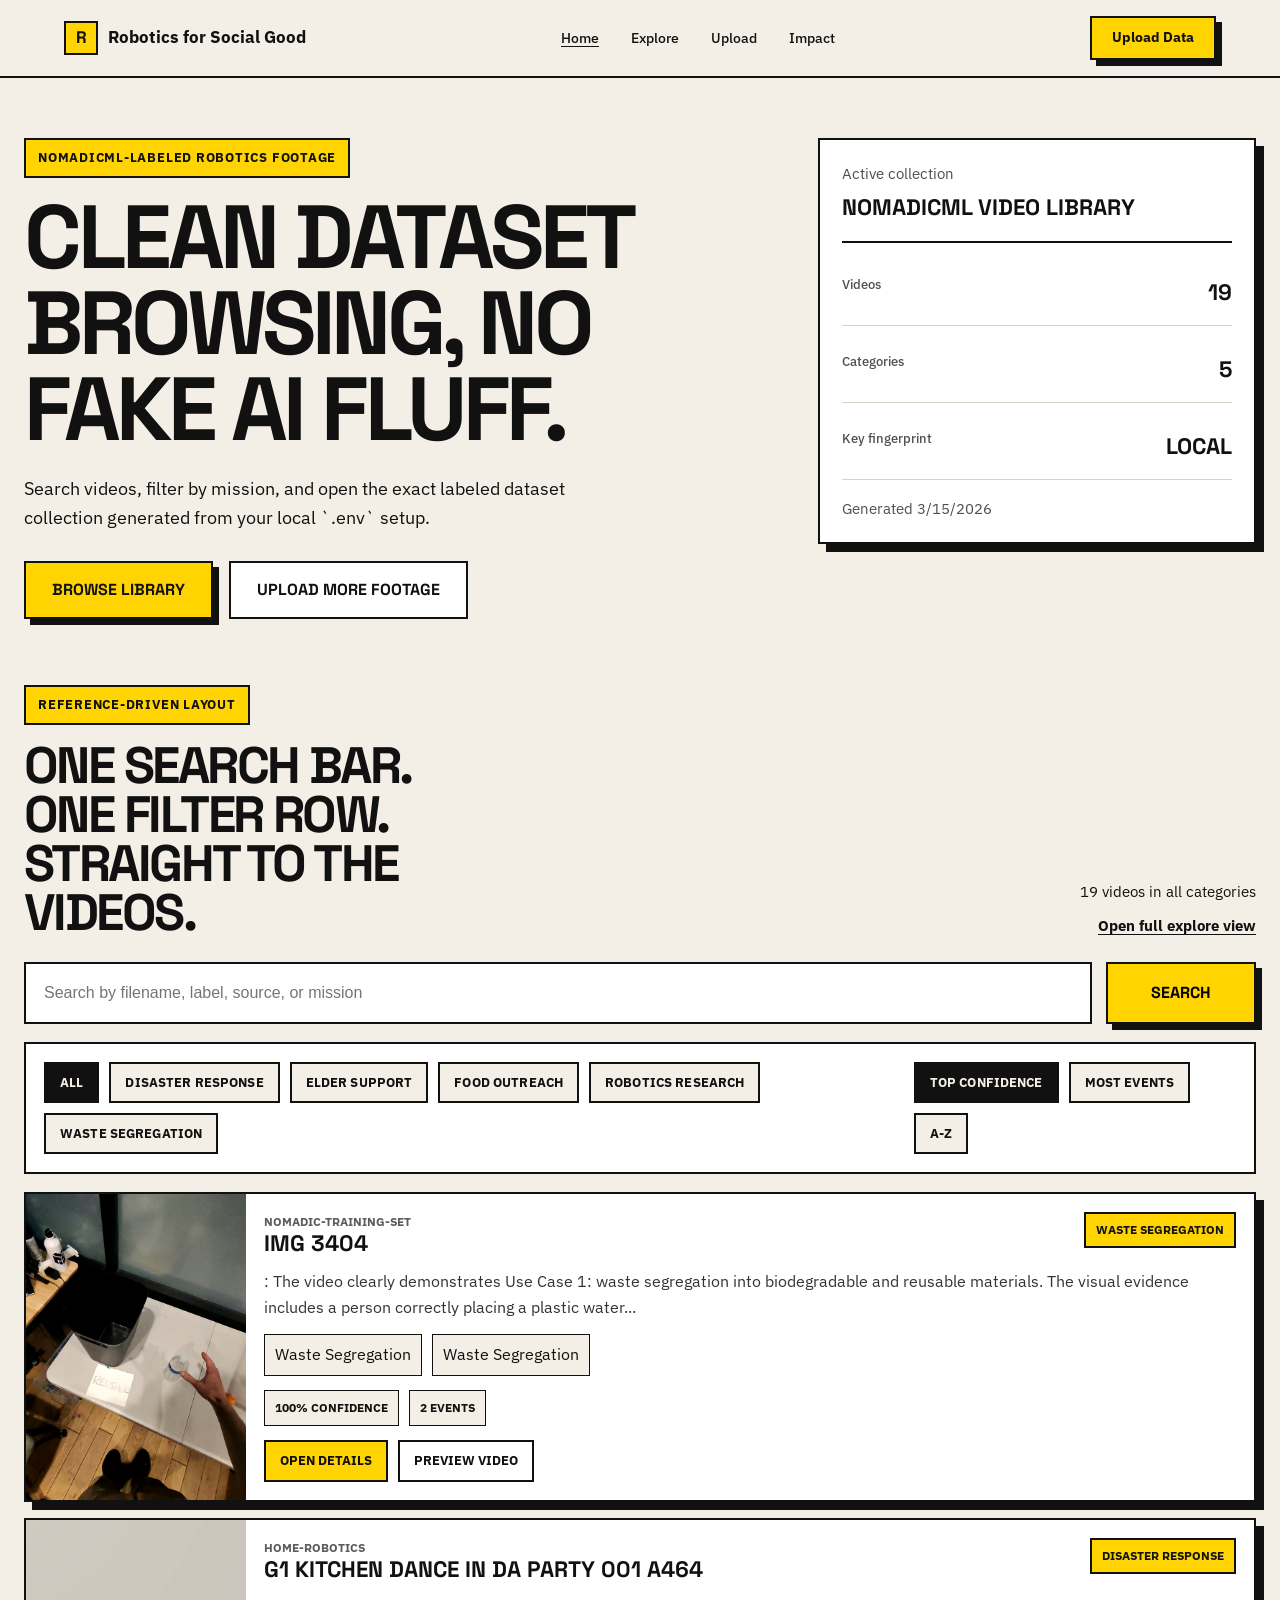
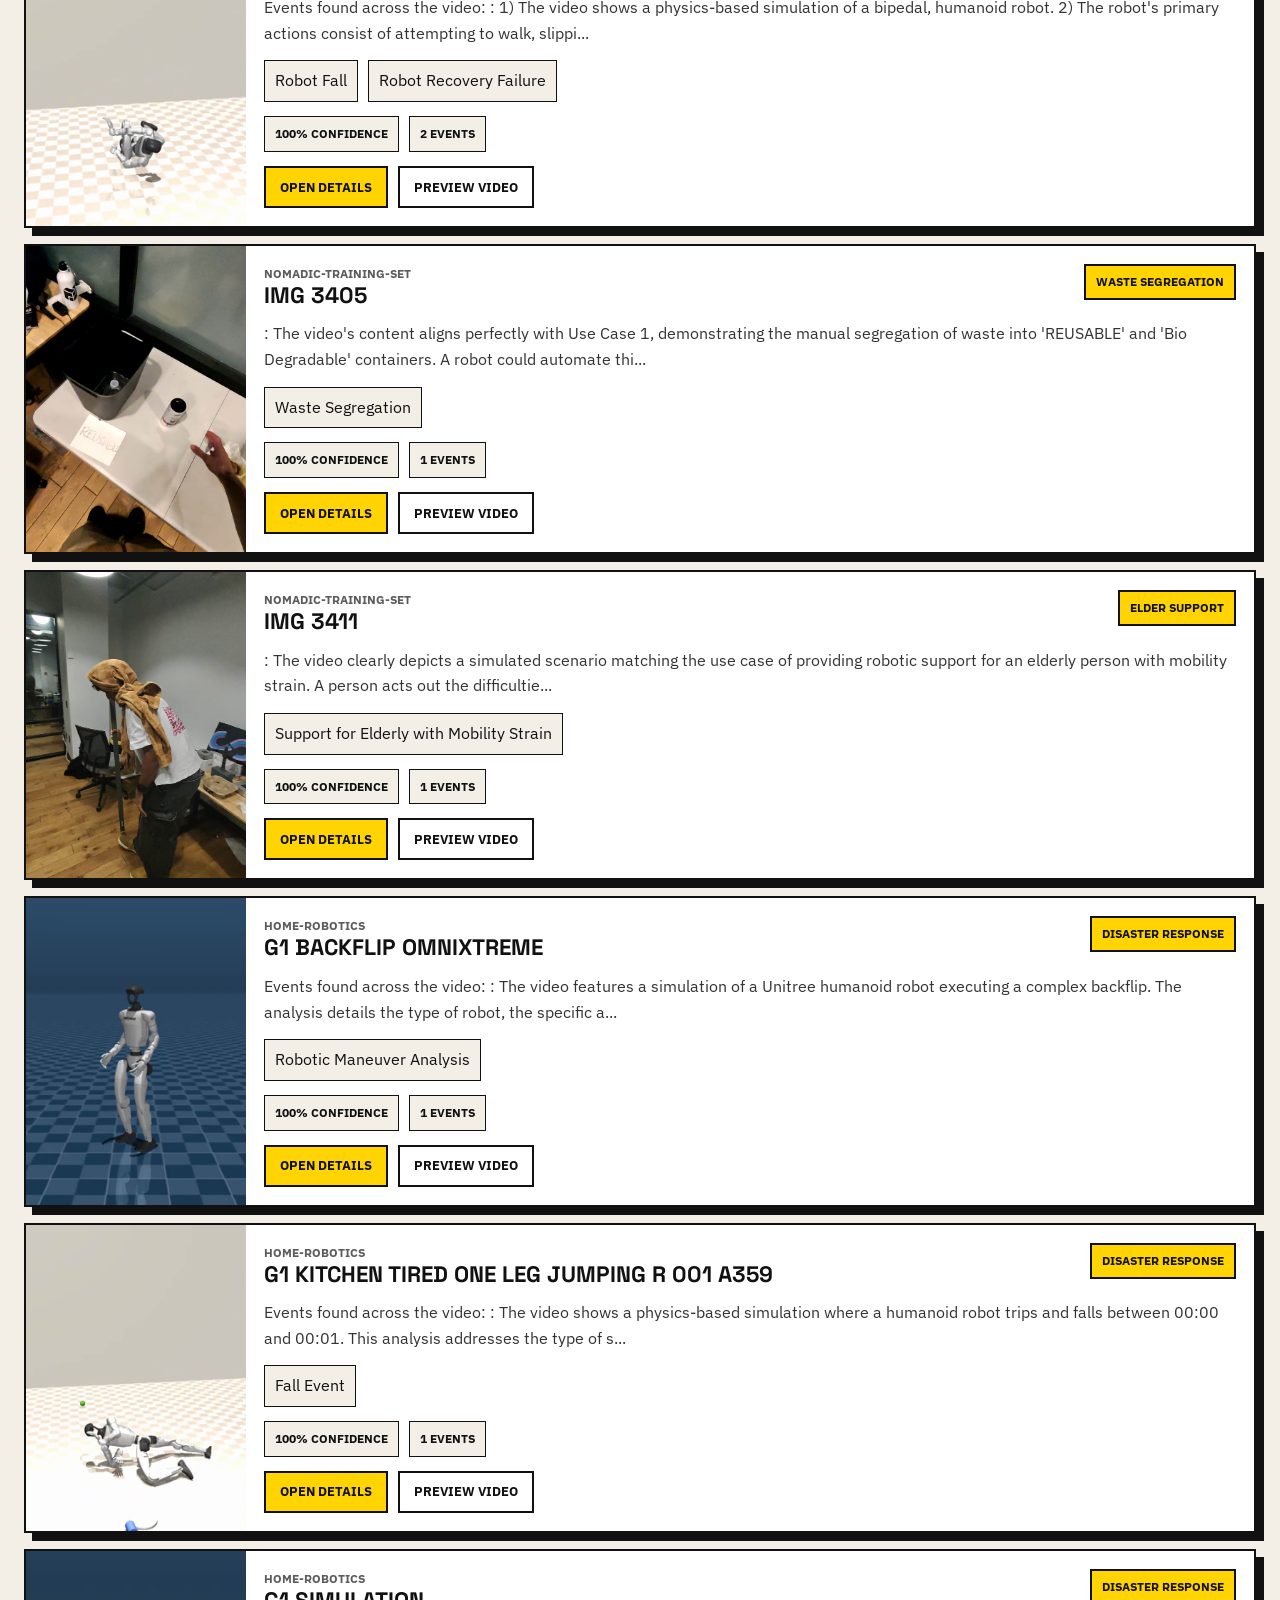
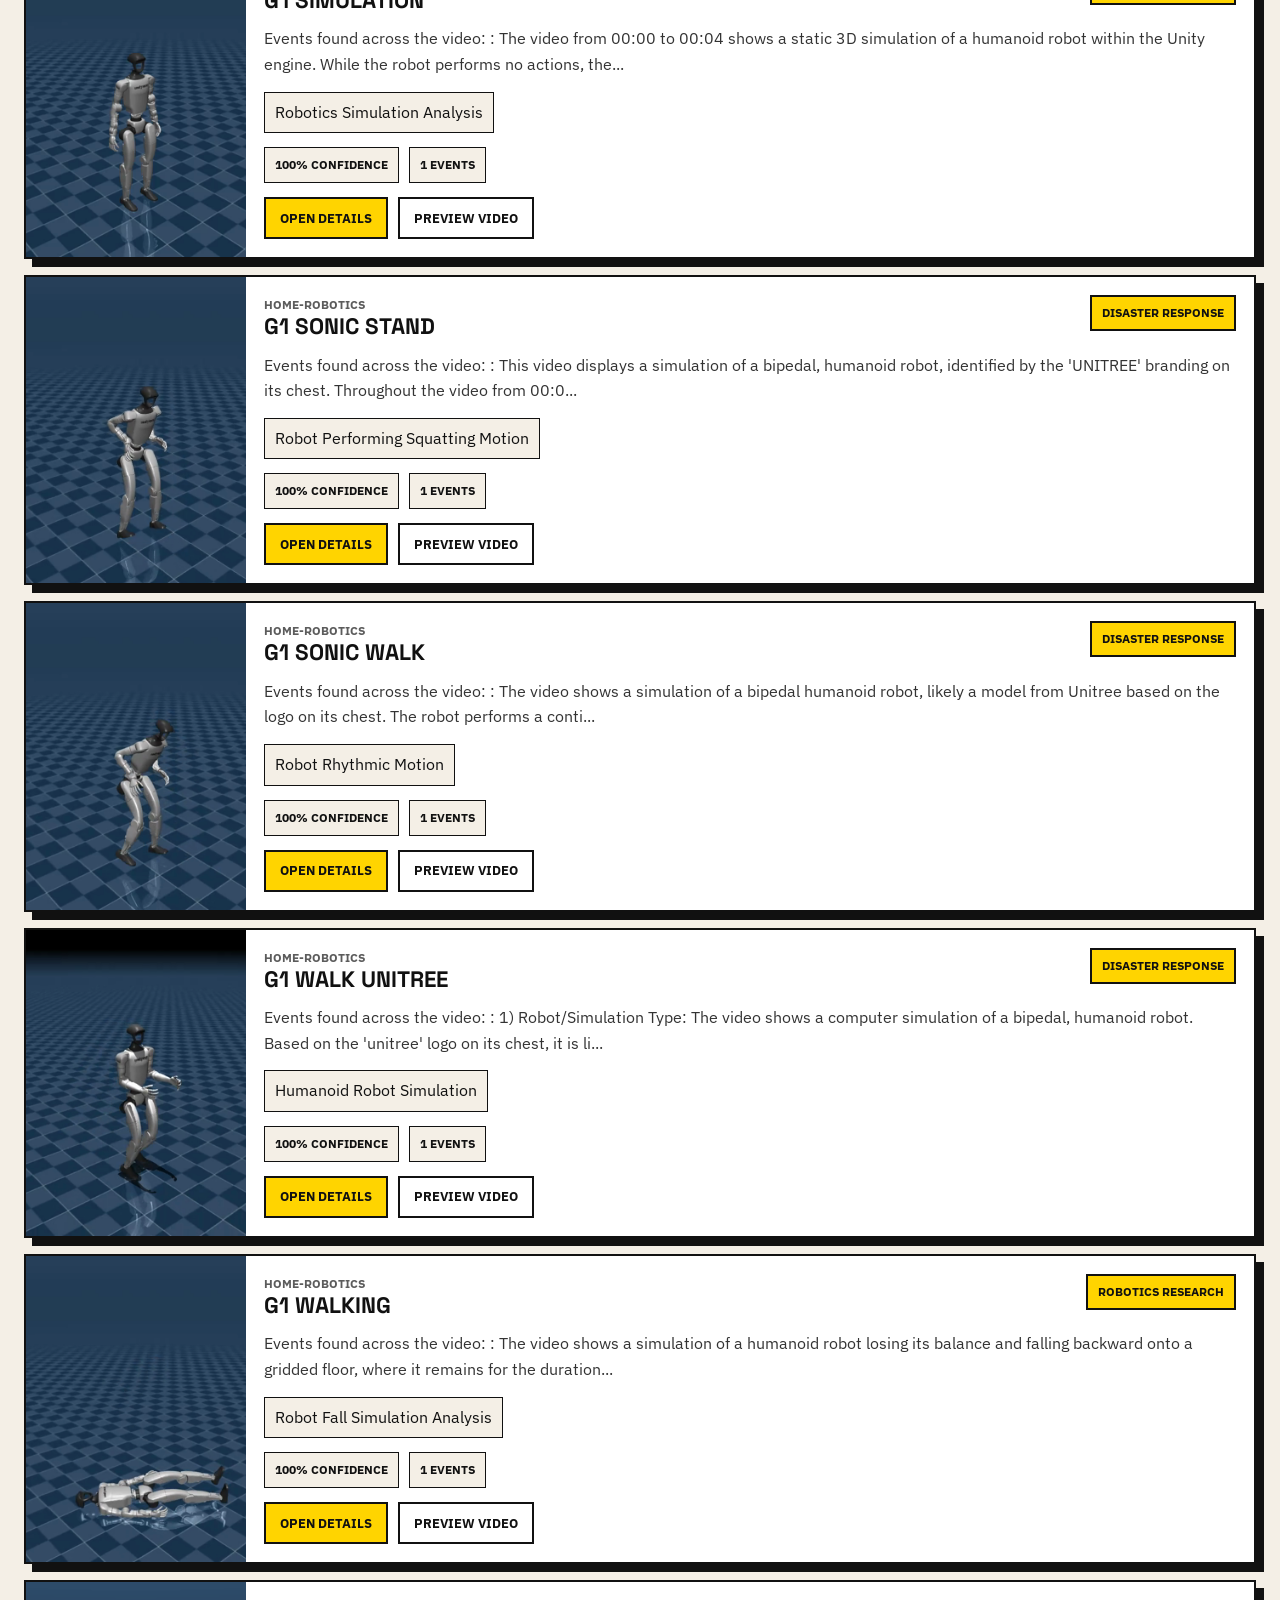
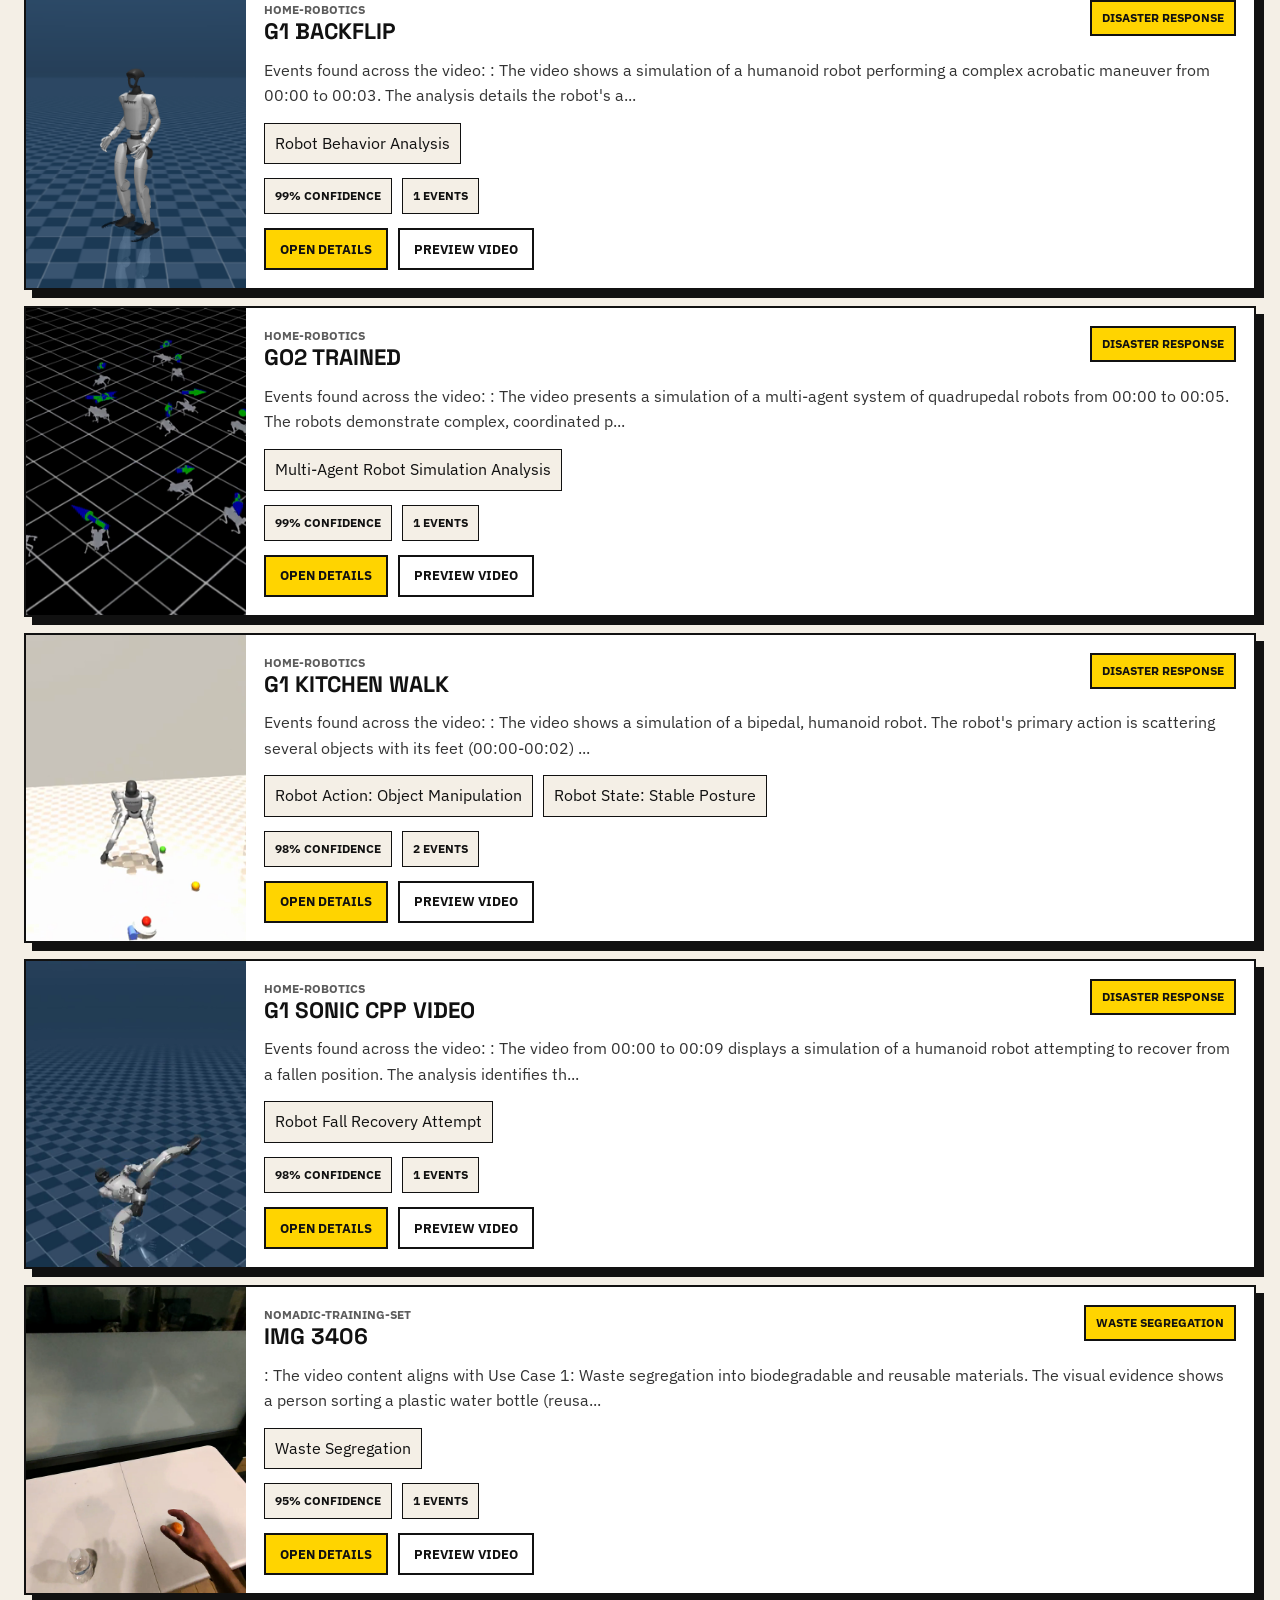
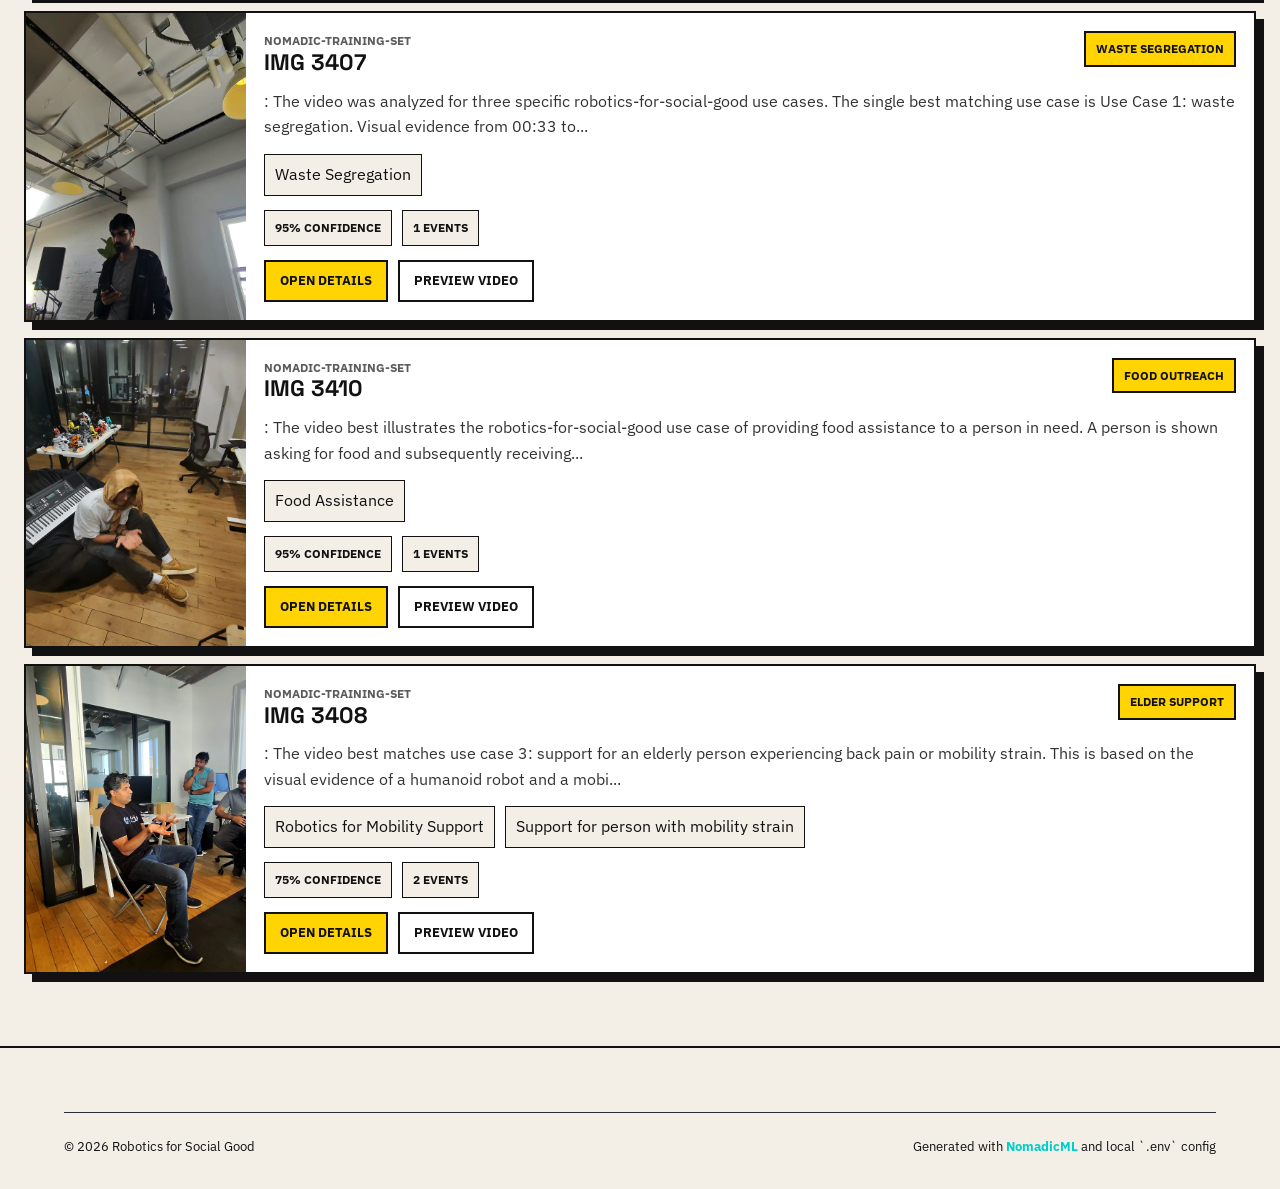
==== commit 4e713fef: "dd" ====
--- a/index.html
+++ b/index.html
@@ -4,16 +4,18 @@
     <meta charset="UTF-8">
     <meta name="viewport" content="width=device-width, initial-scale=1.0">
     <title>Robotics for Social Good</title>
-    <meta name="description" content="Browse robotics datasets for social good, search labeled footage, and find the right training data for humanitarian robotics work.">
+    <meta name="description" content="A simple browse-first library for robotics videos labeled for social good use cases.">
     <link rel="stylesheet" href="css/style.css">
+    <link rel="stylesheet" href="css/home.css">
     <link rel="preconnect" href="https://fonts.googleapis.com">
-    <link href="https://fonts.googleapis.com/css2?family=Inter:wght@300;400;500;600;700;800;900&display=swap" rel="stylesheet">
+    <link rel="preconnect" href="https://fonts.gstatic.com" crossorigin>
+    <link href="https://fonts.googleapis.com/css2?family=IBM+Plex+Sans:wght@400;500;600;700&family=Space+Grotesk:wght@500;700&display=swap" rel="stylesheet">
 </head>
-<body>
-    <nav class="navbar" id="navbar">
+<body class="home-page">
+    <nav class="navbar home-nav scrolled" id="navbar">
         <div class="nav-container">
             <a href="index.html" class="nav-logo">
-                <span class="logo-icon">R</span>
+                <span class="logo-mark">R</span>
                 <span class="logo-text">Robotics for Social Good</span>
             </a>
             <ul class="nav-links">
@@ -21,10 +23,9 @@
                 <li><a href="explore.html">Explore</a></li>
                 <li><a href="upload.html">Upload</a></li>
                 <li><a href="impact.html">Impact</a></li>
-                <li><a href="pricing.html">Pricing</a></li>
             </ul>
             <div class="nav-actions">
-                <a href="upload.html" class="btn-create">+ Upload</a>
+                <a href="upload.html" class="btn-create home-create">Upload Data</a>
                 <button class="mobile-toggle" id="mobileToggle" aria-label="Toggle menu">
                     <span></span><span></span><span></span>
                 </button>
@@ -32,151 +33,96 @@
         </div>
     </nav>
 
-    <section class="hero hero-compact" id="hero">
-        <div class="hero-bg">
-            <div class="grid-overlay"></div>
-        </div>
-        <div class="hero-content">
-            <div class="hero-badge">
-                <span class="badge-dot"></span>
-                Searchable dataset marketplace for humanitarian robotics
-            </div>
-            <h1 class="hero-title">
-                <span class="gradient-text">Robotics for</span><br>
-                Social Good
-            </h1>
-            <p class="hero-subtitle">
-                The home page is now centered on the video showcase. Search labeled robotics footage, filter by mission area, and compare datasets in one clean browse flow.
-            </p>
-            <div class="hero-cta">
-                <a href="#showcase" class="btn btn-primary btn-lg">
-                    <span>Browse Datasets</span>
-                </a>
-                <a href="upload.html" class="btn btn-secondary btn-lg">
-                    <span>Upload Data</span>
-                </a>
-            </div>
-            <div class="hero-stats">
-                <div class="stat">
-                    <span class="stat-number" data-target="12400">0</span>
-                    <span class="stat-label">Datasets Uploaded</span>
+    <main>
+        <section class="home-hero">
+            <div class="home-container">
+                <div class="hero-copy">
+                    <p class="hero-kicker">NomadicML-labeled robotics footage</p>
+                    <h1>Clean dataset browsing, no fake AI fluff.</h1>
+                    <p class="hero-text">
+                        Search videos, filter by mission, and open the exact labeled dataset collection generated from your local `.env` setup.
+                    </p>
+                    <div class="hero-actions">
+                        <a class="hero-button hero-button-solid" href="#library">Browse Library</a>
+                        <a class="hero-button hero-button-ghost" href="upload.html">Upload More Footage</a>
+                    </div>
                 </div>
-                <div class="stat">
-                    <span class="stat-number" data-target="340">0</span>
-                    <span class="stat-label">Active Projects</span>
-                </div>
-                <div class="stat">
-                    <span class="stat-number" data-target="89">0</span>
-                    <span class="stat-label">Countries Impacted</span>
+                <div class="hero-panel">
+                    <div class="hero-panel-head">
+                        <span>Active collection</span>
+                        <strong id="activeCollectionName">Loading...</strong>
+                    </div>
+                    <div class="hero-stats">
+                        <article>
+                            <span class="stat-label">Videos</span>
+                            <strong id="heroDatasetCount">0</strong>
+                        </article>
+                        <article>
+                            <span class="stat-label">Categories</span>
+                            <strong id="heroCategoryCount">0</strong>
+                        </article>
+                        <article>
+                            <span class="stat-label">Key fingerprint</span>
+                            <strong id="heroFingerprint">local</strong>
+                        </article>
+                    </div>
+                    <p class="hero-note" id="heroCollectionNote">
+                        Public pages only read generated JSON. Your actual API key stays in `.env`.
+                    </p>
                 </div>
             </div>
-        </div>
-    </section>
+        </section>
 
-    <section class="section marketplace-section" id="showcase">
-        <div class="container">
-            <div class="marketplace-shell">
-                <div class="section-header marketplace-header">
-                    <span class="section-tag">Labeled Datasets</span>
-                    <h2 class="section-title">Video <span class="gradient-text">Showcase</span></h2>
-                    <p class="section-desc">A plain, searchable dataset list built around fast comparison instead of stacked promo sections and card-heavy marketing blocks.</p>
-                </div>
-
-                <div class="marketplace-intro">
-                    <div class="marketplace-stat">
-                        <span class="marketplace-stat-label">Curated library</span>
-                        <strong id="marketplaceDatasetCount">0 datasets</strong>
+        <section class="library-section" id="library">
+            <div class="home-container">
+                <div class="library-head">
+                    <div>
+                        <p class="library-kicker">Reference-driven layout</p>
+                        <h2>One search bar. One filter row. Straight to the videos.</h2>
                     </div>
-                    <div class="marketplace-stat">
-                        <span class="marketplace-stat-label">Review standard</span>
-                        <strong>NomadicML labeled</strong>
-                    </div>
-                    <div class="marketplace-stat">
-                        <span class="marketplace-stat-label">Home page focus</span>
-                        <strong>Search, filter, compare</strong>
+                    <div class="library-meta">
+                        <span id="libraryResults">Loading dataset...</span>
+                        <a href="explore.html" class="library-link">Open full explore view</a>
                     </div>
                 </div>
 
-                <form class="marketplace-search" id="showcaseSearchForm">
-                    <label class="search-label" for="showcaseSearchInput">Search the library</label>
-                    <div class="marketplace-search-row">
-                        <div class="search-input-wrap">
-                            <svg class="search-icon" width="18" height="18" viewBox="0 0 24 24" fill="none" stroke="currentColor" stroke-width="2">
-                                <circle cx="11" cy="11" r="8"></circle>
-                                <path d="m21 21-4.35-4.35"></path>
-                            </svg>
-                            <input id="showcaseSearchInput" type="search" placeholder="Search by filename, mission, or event label">
-                        </div>
-                        <button class="btn btn-primary marketplace-search-btn" type="submit">Search</button>
-                    </div>
+                <form class="library-search" id="showcaseSearchForm">
+                    <label class="sr-only" for="showcaseSearchInput">Search the dataset library</label>
+                    <input id="showcaseSearchInput" type="search" placeholder="Search by filename, label, source, or mission">
+                    <button type="submit">Search</button>
                 </form>
 
-                <div class="marketplace-toolbar">
-                    <div class="marketplace-toolbar-row">
-                        <div class="marketplace-toolbar-copy">
-                            <p class="marketplace-toolbar-title">Discover datasets by mission</p>
-                            <p class="marketplace-toolbar-subtitle" id="showcaseResultsCount">Loading library...</p>
-                        </div>
-                        <div class="marketplace-sort" id="showcaseSorts">
-                            <button class="sort-btn active" type="button" data-sort="confidence">Top confidence</button>
-                            <button class="sort-btn" type="button" data-sort="events">Most events</button>
-                            <button class="sort-btn" type="button" data-sort="name">A-Z</button>
-                        </div>
+                <div class="library-toolbar">
+                    <div class="library-filters" id="showcaseFilters">
+                        <button class="filter-btn active" type="button" data-filter="all">All</button>
                     </div>
-                    <div class="showcase-filters" id="showcaseFilters">
-                        <button class="filter-btn active" type="button" data-filter="all">All</button>
+                    <div class="library-sorts" id="showcaseSorts">
+                        <button class="sort-btn active" type="button" data-sort="confidence">Top confidence</button>
+                        <button class="sort-btn" type="button" data-sort="events">Most events</button>
+                        <button class="sort-btn" type="button" data-sort="name">A-Z</button>
                     </div>
                 </div>
 
-                <div class="showcase-grid showcase-grid-plain" id="showcaseGrid">
-                    <!-- Populated by JS from labels.json -->
-                </div>
+                <div class="library-grid" id="showcaseGrid"></div>
                 <div class="showcase-empty" id="showcaseEmpty" style="display:none;">
-                    <p>No datasets match that search yet. Try a broader term or another mission filter.</p>
+                    <p>No videos matched that search.</p>
                 </div>
             </div>
-        </div>
-    </section>
+        </section>
+    </main>
 
-    <footer class="footer">
+    <footer class="footer home-footer">
         <div class="container">
-            <div class="footer-grid">
-                <div class="footer-brand">
-                    <span class="logo-icon">R</span>
-                    <span class="logo-text" style="font-weight:700;font-size:1.05rem;">Robotics for Social Good</span>
-                    <p>Building autonomous systems that serve humanity. Open source. Community driven.</p>
-                </div>
-                <div class="footer-links">
-                    <h4>Platform</h4>
-                    <a href="index.html">Home</a>
-                    <a href="explore.html">Explore Data</a>
-                    <a href="upload.html">Upload Data</a>
-                    <a href="impact.html">Impact Stories</a>
-                </div>
-                <div class="footer-links">
-                    <h4>Community</h4>
-                    <a href="#">GitHub</a>
-                    <a href="#">Discord</a>
-                    <a href="#">Blog</a>
-                    <a href="#">Research Papers</a>
-                </div>
-                <div class="footer-links">
-                    <h4>Legal</h4>
-                    <a href="#">Privacy Policy</a>
-                    <a href="#">Terms of Service</a>
-                    <a href="#">Data Ethics Policy</a>
-                    <a href="#">Cookie Policy</a>
-                </div>
-            </div>
             <div class="footer-bottom">
-                <p>&copy; 2026 Robotics for Social Good. Open source under MIT License.</p>
-                <span class="footer-powered">Powered by <strong>NomadicML</strong></span>
+                <p>&copy; 2026 Robotics for Social Good</p>
+                <span class="footer-powered">Generated with <strong>NomadicML</strong> and local `.env` config</span>
             </div>
         </div>
     </footer>
 
     <div class="toast" id="toast"></div>
 
+    <script src="js/datasets.js"></script>
     <script src="js/home.js"></script>
 </body>
 </html>
--- a/css/home.css
+++ b/css/home.css
@@ -0,0 +1,467 @@
+.home-page {
+    background: #f4efe6;
+    color: #111111;
+    font-family: 'IBM Plex Sans', sans-serif;
+}
+
+.home-page .navbar.home-nav {
+    background: rgba(244, 239, 230, 0.96);
+    border-bottom: 2px solid #111111;
+    backdrop-filter: none;
+    -webkit-backdrop-filter: none;
+}
+
+.home-page .nav-container,
+.home-container {
+    width: min(1280px, calc(100% - 48px));
+    margin: 0 auto;
+}
+
+.home-page .nav-logo,
+.home-page .nav-links a,
+.home-page .footer-bottom p,
+.home-page .footer-powered {
+    color: #111111;
+}
+
+.home-page .logo-mark {
+    display: inline-flex;
+    align-items: center;
+    justify-content: center;
+    width: 34px;
+    height: 34px;
+    border: 2px solid #111111;
+    background: #ffd400;
+    font-family: 'Space Grotesk', sans-serif;
+    font-weight: 700;
+}
+
+.home-page .nav-links a.nav-active,
+.home-page .nav-links a:hover {
+    color: #111111;
+    text-decoration: underline;
+    text-underline-offset: 0.22em;
+}
+
+.home-page .home-create {
+    background: #ffd400;
+    color: #111111;
+    border: 2px solid #111111;
+    border-radius: 0;
+    box-shadow: 6px 6px 0 #111111;
+}
+
+.home-page .home-create:hover {
+    background: #ffe04d;
+}
+
+.home-hero {
+    padding: 138px 0 42px;
+}
+
+.home-hero .home-container {
+    display: grid;
+    grid-template-columns: minmax(0, 1.4fr) minmax(280px, 0.8fr);
+    gap: 28px;
+    align-items: start;
+}
+
+.hero-kicker,
+.library-kicker {
+    display: inline-block;
+    margin-bottom: 16px;
+    padding: 8px 12px;
+    border: 2px solid #111111;
+    background: #ffd400;
+    font-size: 0.8rem;
+    font-weight: 700;
+    letter-spacing: 0.06em;
+    text-transform: uppercase;
+}
+
+.hero-copy h1,
+.library-head h2 {
+    font-family: 'Space Grotesk', sans-serif;
+    font-size: clamp(2.5rem, 7vw, 5.8rem);
+    line-height: 0.96;
+    letter-spacing: -0.05em;
+    text-transform: uppercase;
+}
+
+.library-head h2 {
+    font-size: clamp(1.8rem, 4vw, 3.2rem);
+    max-width: 14ch;
+}
+
+.hero-text {
+    max-width: 620px;
+    margin-top: 22px;
+    font-size: 1.1rem;
+    line-height: 1.65;
+}
+
+.hero-actions {
+    display: flex;
+    gap: 16px;
+    margin-top: 28px;
+    flex-wrap: wrap;
+}
+
+.hero-button {
+    display: inline-flex;
+    align-items: center;
+    justify-content: center;
+    min-height: 58px;
+    padding: 0 26px;
+    border: 2px solid #111111;
+    font-family: 'Space Grotesk', sans-serif;
+    font-size: 1rem;
+    font-weight: 700;
+    text-transform: uppercase;
+}
+
+.hero-button-solid {
+    background: #ffd400;
+    box-shadow: 6px 6px 0 #111111;
+}
+
+.hero-button-ghost {
+    background: #ffffff;
+}
+
+.hero-panel {
+    padding: 22px;
+    border: 2px solid #111111;
+    background: #ffffff;
+    box-shadow: 8px 8px 0 #111111;
+}
+
+.hero-panel-head {
+    display: flex;
+    flex-direction: column;
+    gap: 4px;
+    padding-bottom: 16px;
+    border-bottom: 2px solid #111111;
+    font-size: 0.92rem;
+}
+
+.hero-panel-head span,
+.stat-label,
+.hero-note {
+    color: #4f4f4f;
+}
+
+.hero-panel-head strong,
+.hero-stats strong {
+    font-family: 'Space Grotesk', sans-serif;
+    font-size: 1.4rem;
+    text-transform: uppercase;
+}
+
+.hero-stats {
+    display: grid;
+    gap: 12px;
+    margin: 18px 0;
+}
+
+.hero-stats article {
+    display: flex;
+    justify-content: space-between;
+    gap: 16px;
+    padding: 14px 0;
+    border-bottom: 1px solid #d6d0c6;
+}
+
+.hero-note {
+    font-size: 0.92rem;
+    line-height: 1.5;
+}
+
+.library-section {
+    padding: 24px 0 72px;
+}
+
+.library-head {
+    display: flex;
+    justify-content: space-between;
+    gap: 20px;
+    align-items: end;
+    margin-bottom: 24px;
+}
+
+.library-meta {
+    display: flex;
+    flex-direction: column;
+    align-items: flex-end;
+    gap: 10px;
+    font-size: 0.92rem;
+}
+
+.library-link {
+    font-weight: 700;
+    text-decoration: underline;
+    text-underline-offset: 0.2em;
+}
+
+.library-search {
+    display: grid;
+    grid-template-columns: minmax(0, 1fr) auto;
+    gap: 14px;
+    margin-bottom: 18px;
+}
+
+.library-search input,
+.library-search button,
+.library-toolbar,
+.library-card {
+    border: 2px solid #111111;
+}
+
+.library-search input {
+    min-height: 62px;
+    padding: 0 18px;
+    background: #ffffff;
+    font-size: 1rem;
+    color: #111111;
+}
+
+.library-search button {
+    min-width: 150px;
+    background: #ffd400;
+    font-family: 'Space Grotesk', sans-serif;
+    font-size: 1rem;
+    font-weight: 700;
+    text-transform: uppercase;
+    box-shadow: 6px 6px 0 #111111;
+    cursor: pointer;
+}
+
+.library-toolbar {
+    display: flex;
+    justify-content: space-between;
+    gap: 18px;
+    padding: 18px;
+    background: #ffffff;
+}
+
+.library-filters,
+.library-sorts {
+    display: flex;
+    gap: 10px;
+    flex-wrap: wrap;
+}
+
+.home-page .filter-btn,
+.home-page .sort-btn {
+    padding: 10px 14px;
+    border: 2px solid #111111;
+    background: #f4efe6;
+    color: #111111;
+    border-radius: 0;
+    font-size: 0.82rem;
+    font-weight: 700;
+    text-transform: uppercase;
+}
+
+.home-page .filter-btn.active,
+.home-page .sort-btn.active,
+.home-page .filter-btn:hover,
+.home-page .sort-btn:hover {
+    background: #111111;
+    color: #f4efe6;
+}
+
+.library-grid {
+    display: grid;
+    gap: 16px;
+    margin-top: 18px;
+}
+
+.library-card {
+    display: grid;
+    grid-template-columns: 220px minmax(0, 1fr);
+    background: #ffffff;
+    box-shadow: 8px 8px 0 #111111;
+}
+
+.library-card-media {
+    position: relative;
+    min-height: 170px;
+    background: #111111;
+}
+
+.library-card-media img,
+.library-card-media .media-fallback {
+    width: 100%;
+    height: 100%;
+    object-fit: cover;
+}
+
+.library-card-media .media-fallback {
+    display: flex;
+    align-items: center;
+    justify-content: center;
+    background: #ffd400;
+    font-family: 'Space Grotesk', sans-serif;
+    font-size: 1rem;
+    font-weight: 700;
+    text-transform: uppercase;
+}
+
+.library-card-body {
+    display: grid;
+    gap: 14px;
+    padding: 18px;
+}
+
+.library-card-top {
+    display: flex;
+    justify-content: space-between;
+    gap: 14px;
+    align-items: start;
+}
+
+.library-card-title {
+    font-family: 'Space Grotesk', sans-serif;
+    font-size: 1.4rem;
+    line-height: 1.05;
+    text-transform: uppercase;
+}
+
+.library-card-kicker,
+.library-card-chip,
+.library-card-stat {
+    font-size: 0.78rem;
+    font-weight: 700;
+    text-transform: uppercase;
+}
+
+.library-card-kicker {
+    color: #5c5c5c;
+}
+
+.library-card-chip {
+    display: inline-flex;
+    align-items: center;
+    padding: 6px 10px;
+    border: 2px solid #111111;
+    background: #ffd400;
+}
+
+.library-card-summary {
+    color: #333333;
+    line-height: 1.6;
+}
+
+.library-card-tags,
+.library-card-meta,
+.library-card-actions {
+    display: flex;
+    gap: 10px;
+    flex-wrap: wrap;
+}
+
+.library-card-tag,
+.library-card-stat {
+    display: inline-flex;
+    align-items: center;
+    padding: 7px 10px;
+    border: 1px solid #111111;
+    background: #f4efe6;
+}
+
+.library-card-actions a {
+    display: inline-flex;
+    align-items: center;
+    justify-content: center;
+    min-height: 42px;
+    padding: 0 14px;
+    border: 2px solid #111111;
+    font-size: 0.82rem;
+    font-weight: 700;
+    text-transform: uppercase;
+}
+
+.library-card-actions .primary-link {
+    background: #ffd400;
+}
+
+.library-card-actions .secondary-link {
+    background: #ffffff;
+}
+
+.home-page .showcase-empty {
+    padding: 28px;
+    border: 2px solid #111111;
+    background: #ffffff;
+    color: #111111;
+    box-shadow: 8px 8px 0 #111111;
+}
+
+.home-page .home-footer {
+    background: #f4efe6;
+    border-top: 2px solid #111111;
+}
+
+.sr-only {
+    position: absolute;
+    width: 1px;
+    height: 1px;
+    padding: 0;
+    margin: -1px;
+    overflow: hidden;
+    clip: rect(0, 0, 0, 0);
+    white-space: nowrap;
+    border: 0;
+}
+
+@media (max-width: 960px) {
+    .home-hero .home-container,
+    .library-card,
+    .library-head,
+    .library-toolbar {
+        grid-template-columns: 1fr;
+        display: grid;
+    }
+
+    .library-head,
+    .library-toolbar {
+        align-items: start;
+    }
+
+    .library-meta {
+        align-items: start;
+    }
+}
+
+@media (max-width: 768px) {
+    .home-page .nav-links {
+        display: none;
+    }
+
+    .home-page .mobile-toggle {
+        display: flex;
+    }
+
+    .home-page .mobile-toggle span {
+        background: #111111;
+    }
+
+    .home-container,
+    .home-page .nav-container {
+        width: min(100% - 28px, 1280px);
+    }
+
+    .home-hero {
+        padding-top: 108px;
+    }
+
+    .library-search {
+        grid-template-columns: 1fr;
+    }
+
+    .library-search button,
+    .hero-button {
+        width: 100%;
+    }
+}
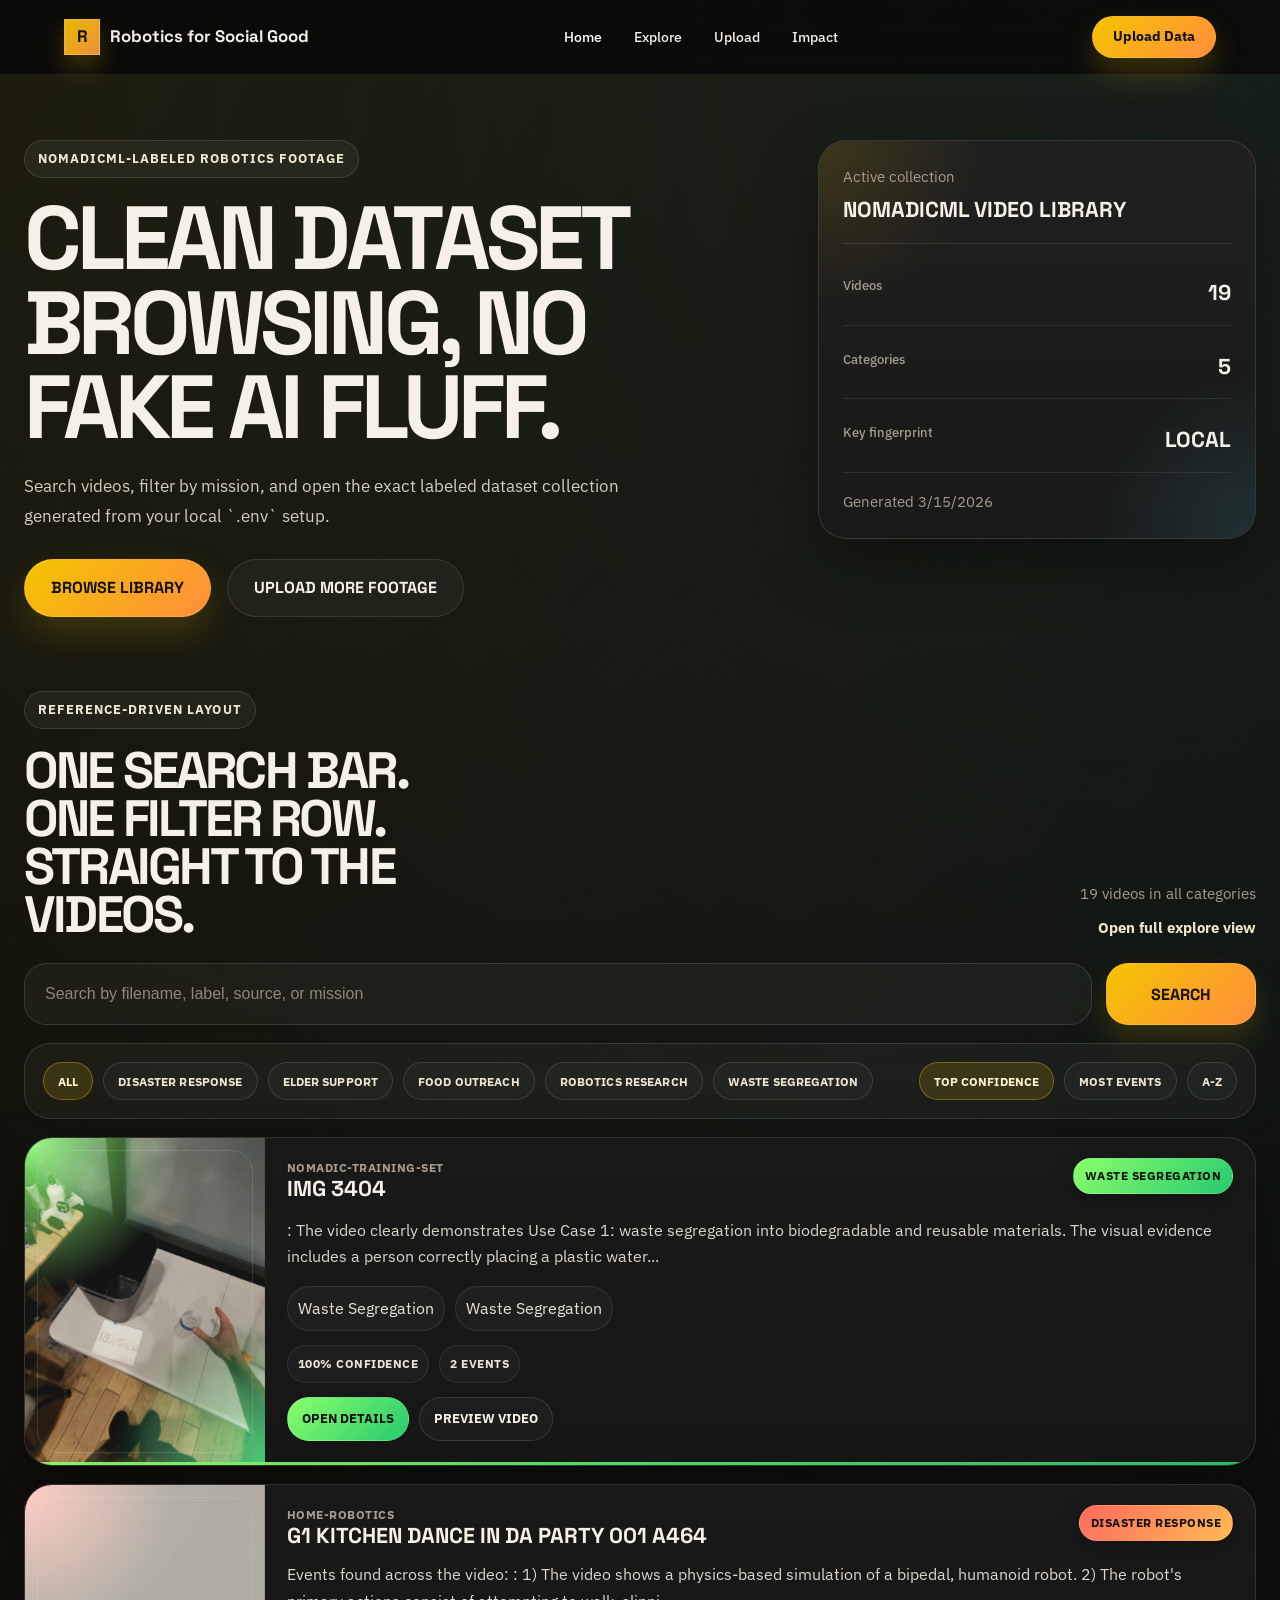
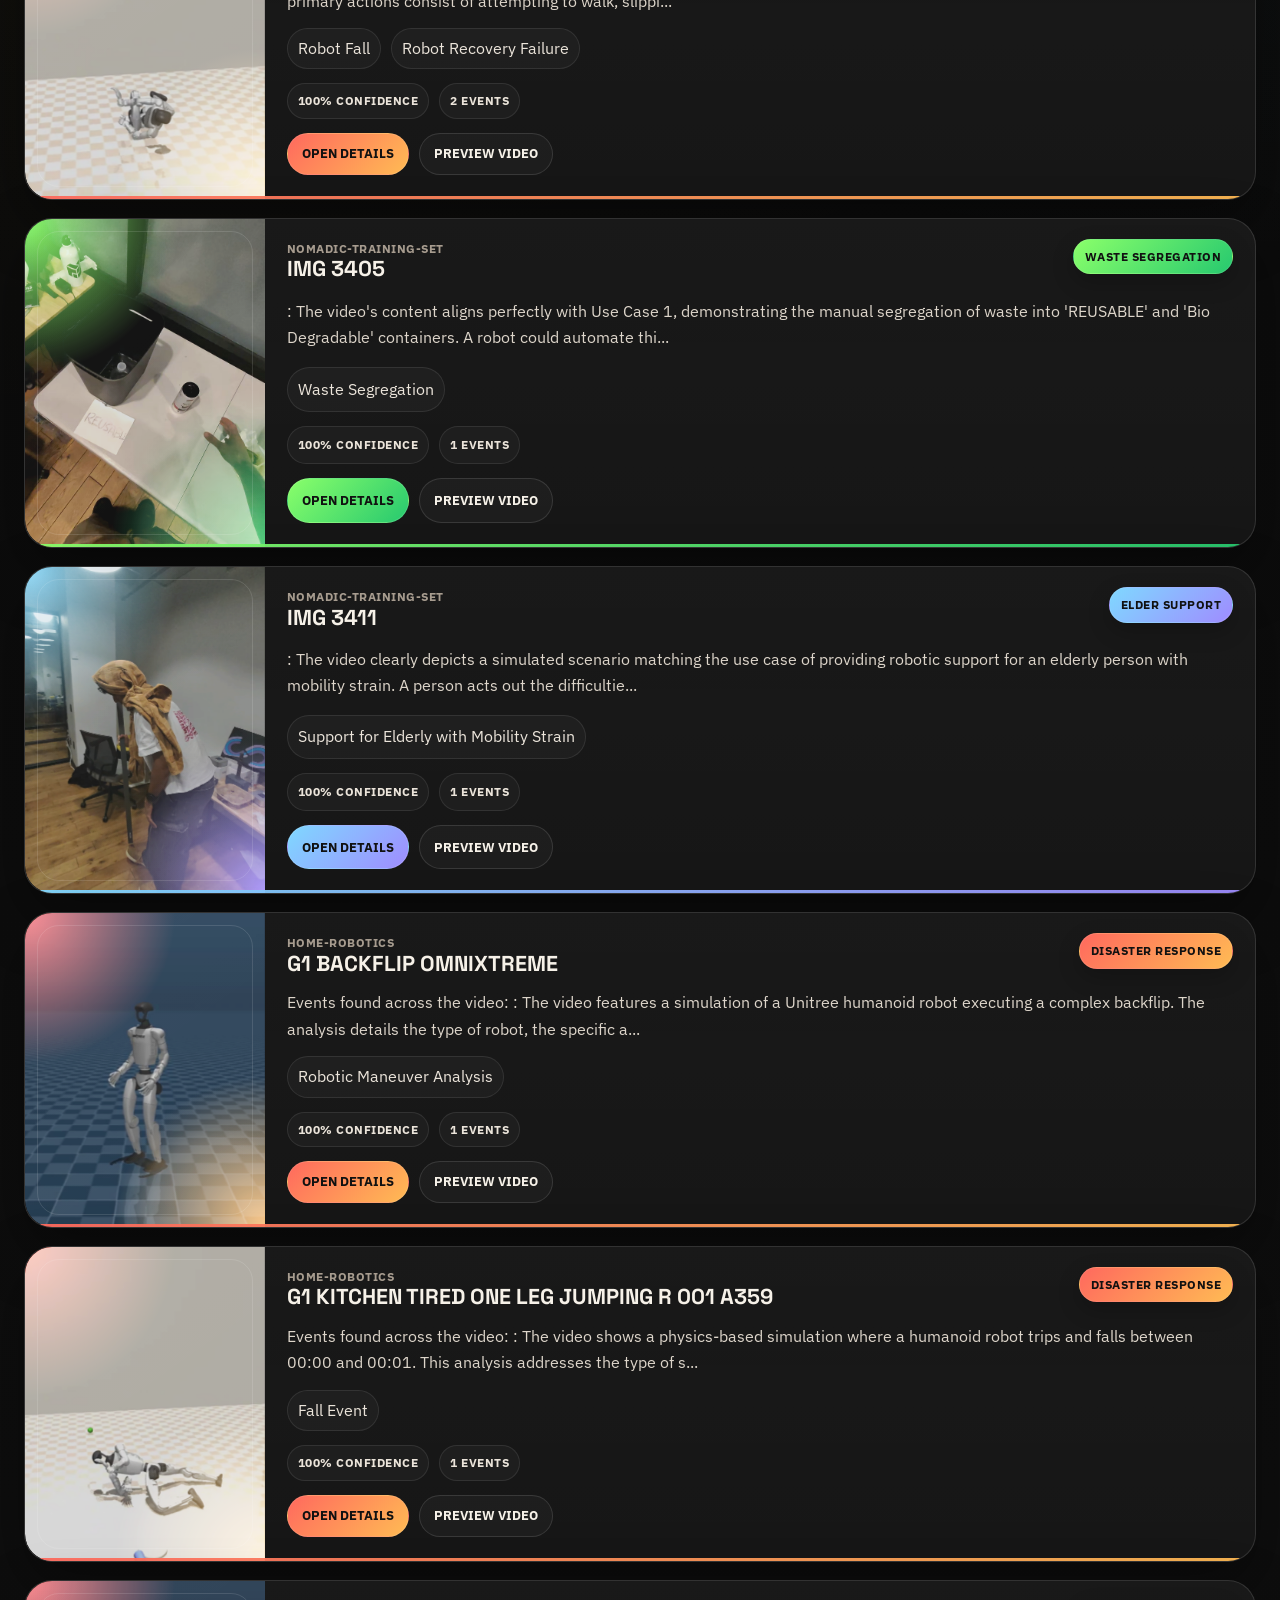
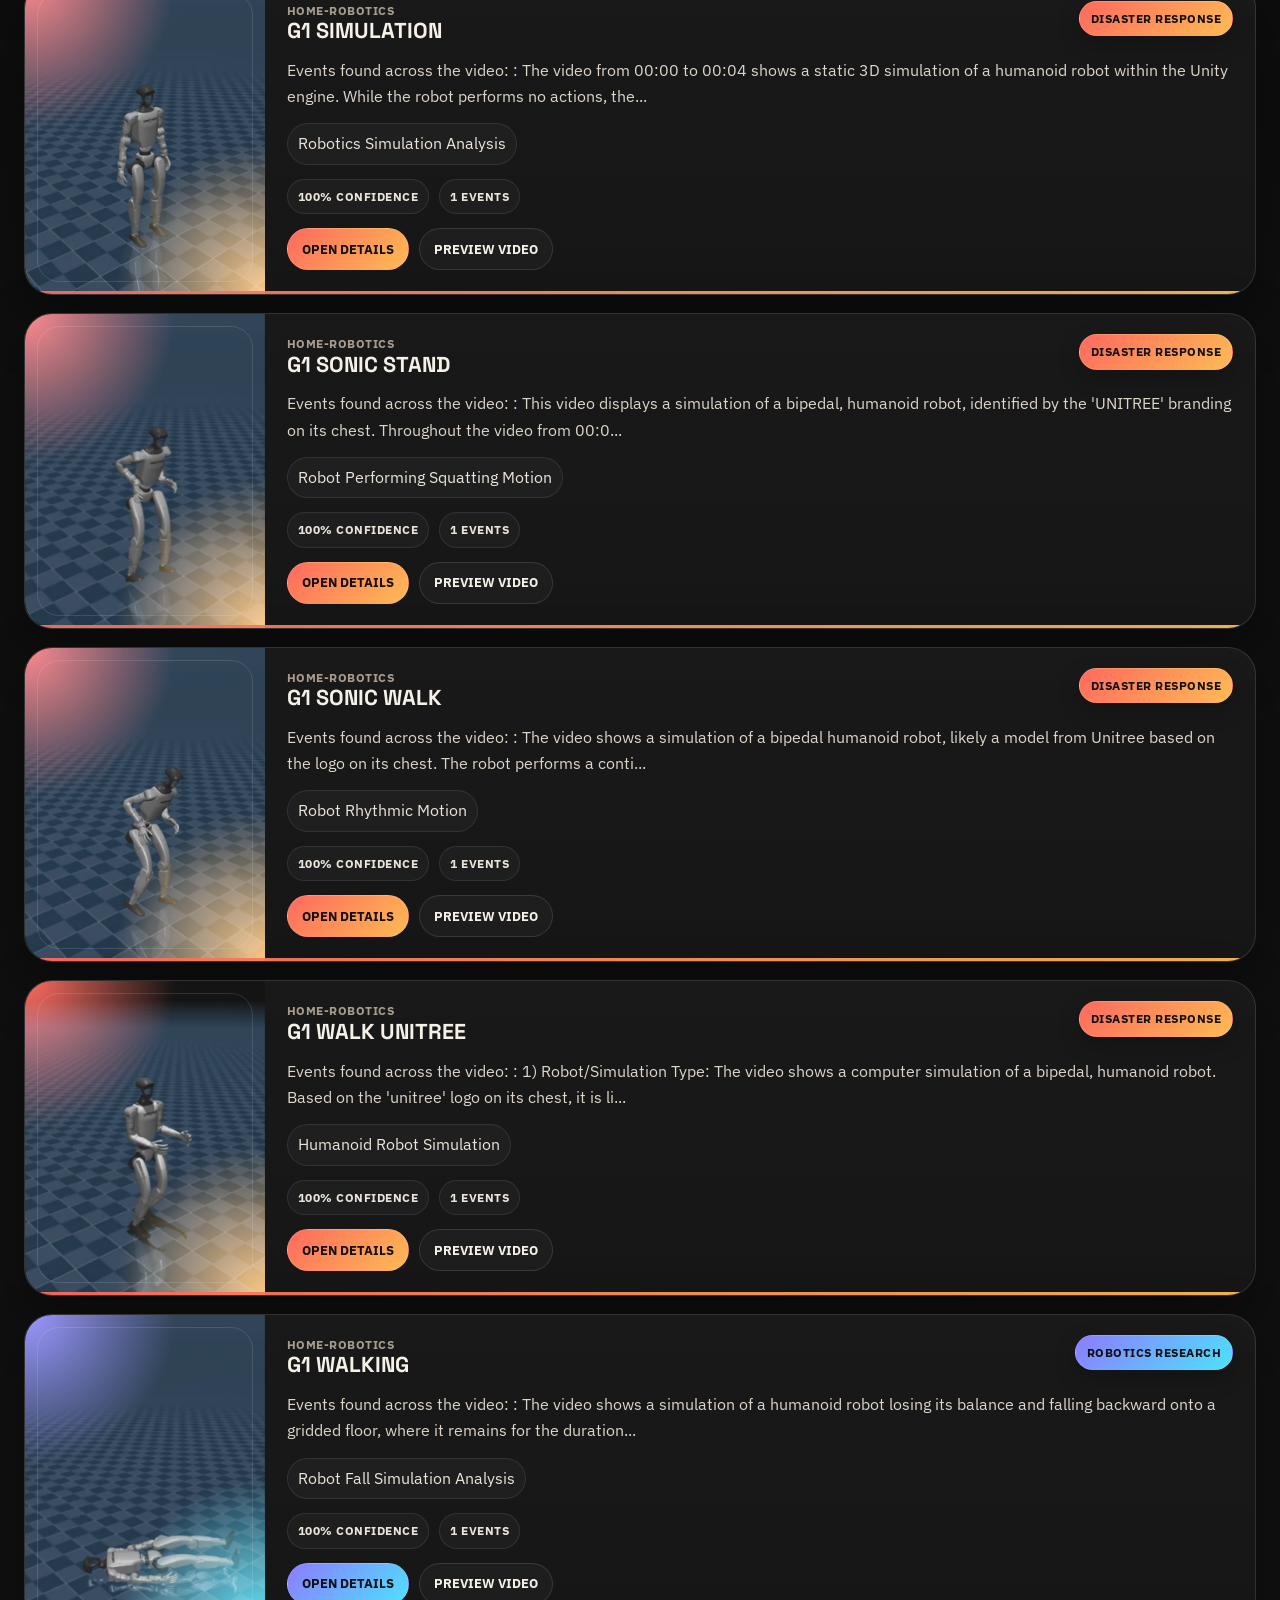
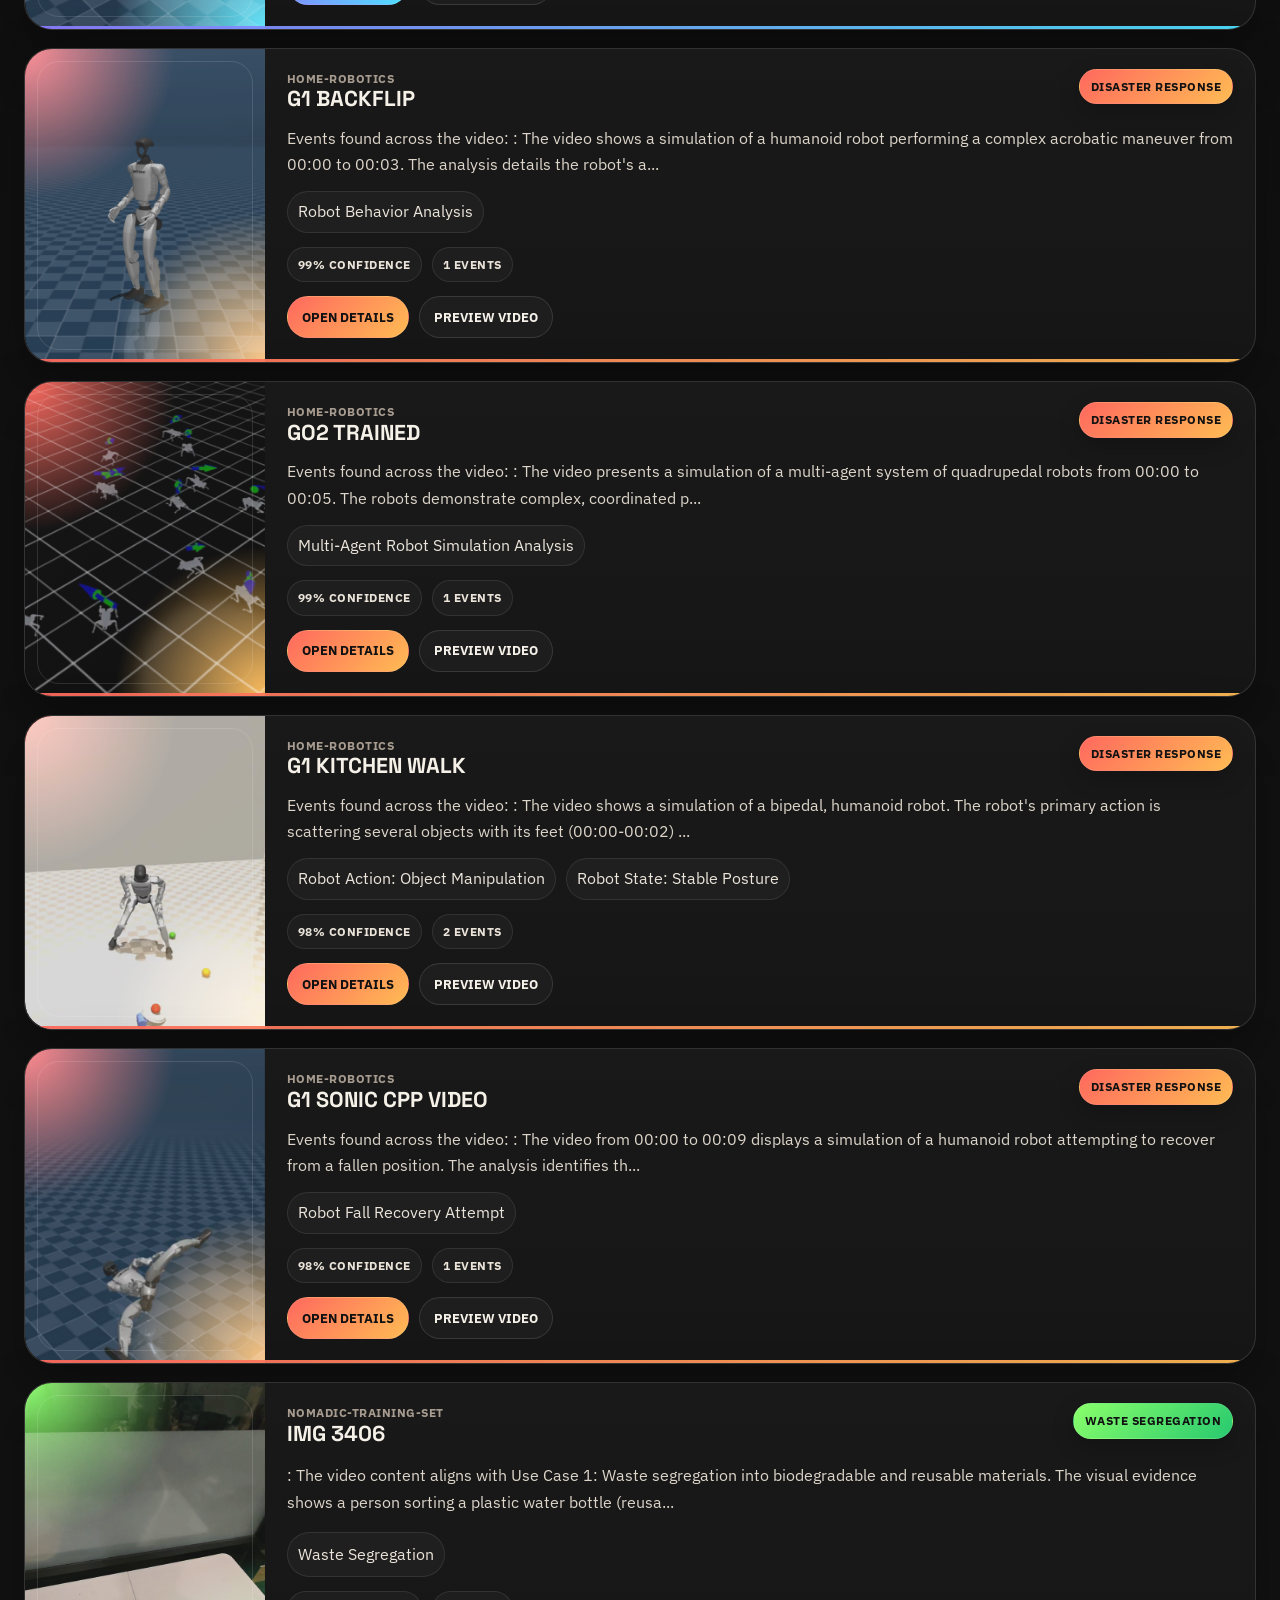
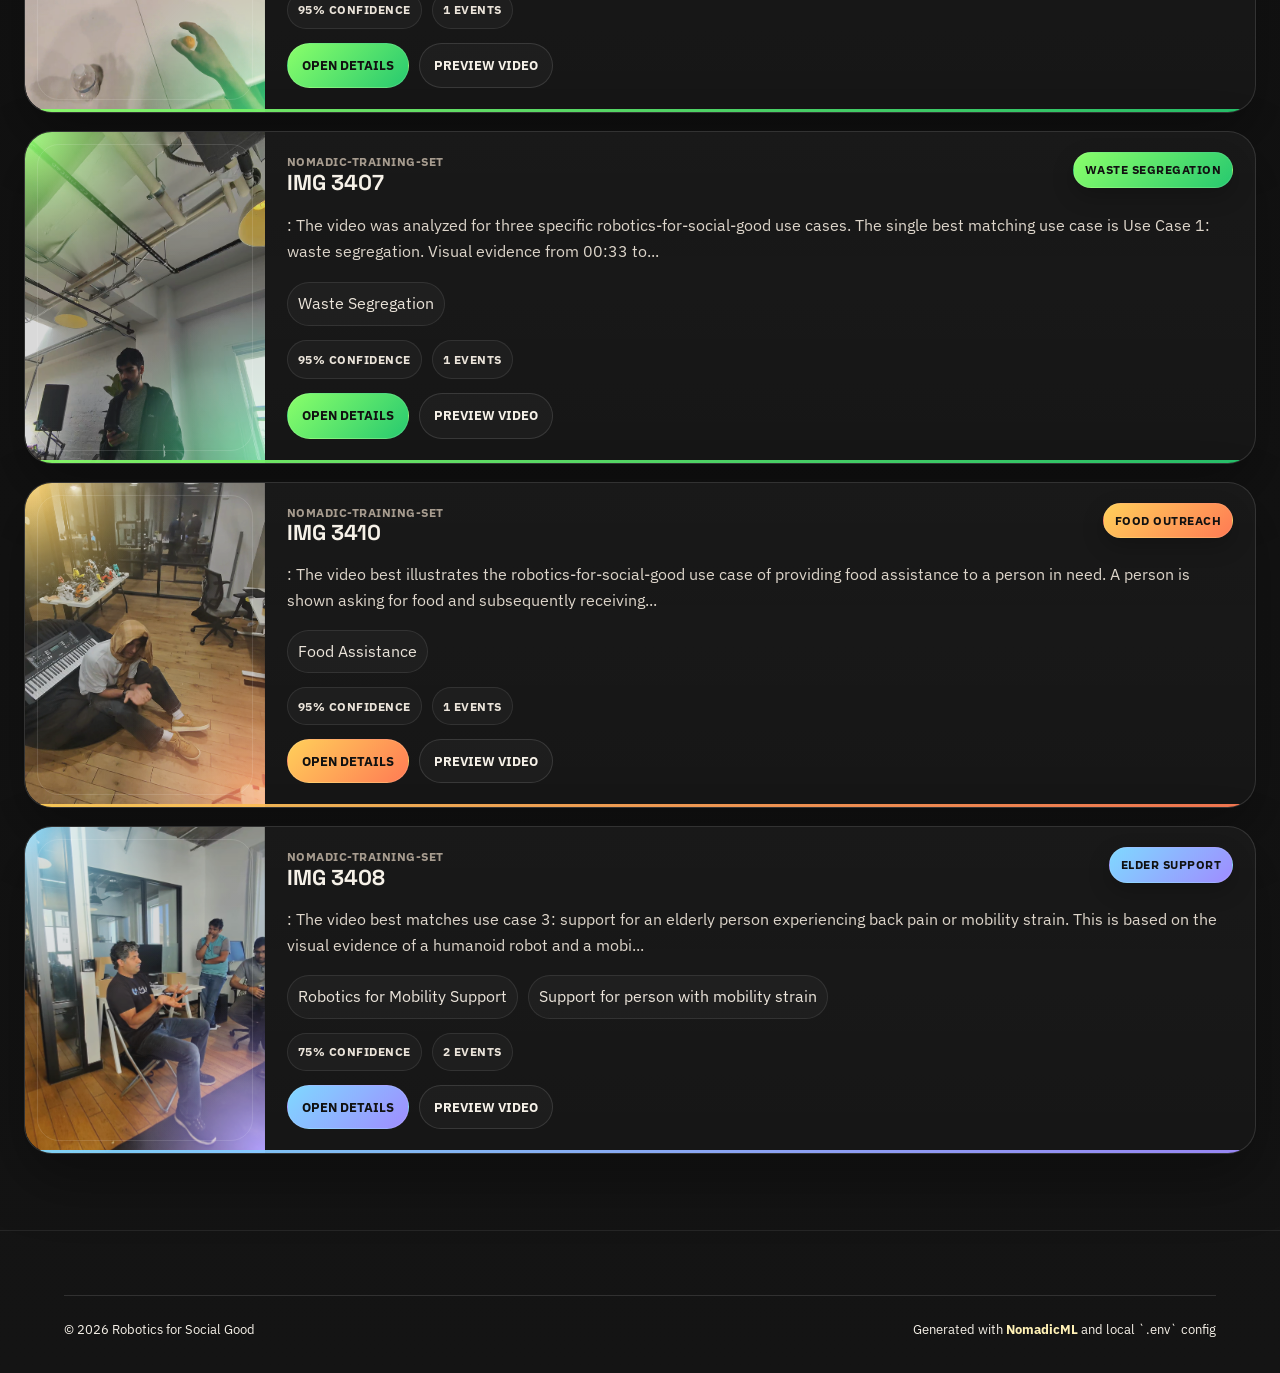
==== commit be2d0c6c: "dd" ====
--- a/index.html
+++ b/index.html
@@ -6,6 +6,7 @@
     <title>Robotics for Social Good</title>
     <meta name="description" content="A simple browse-first library for robotics videos labeled for social good use cases.">
     <link rel="stylesheet" href="css/style.css">
+    <link rel="stylesheet" href="css/theme.css">
     <link rel="stylesheet" href="css/home.css">
     <link rel="preconnect" href="https://fonts.googleapis.com">
     <link rel="preconnect" href="https://fonts.gstatic.com" crossorigin>
--- a/css/theme.css
+++ b/css/theme.css
@@ -0,0 +1,199 @@
+:root {
+    --bg-primary: #090909;
+    --bg-secondary: #111111;
+    --bg-card: #171717;
+    --bg-card-hover: #1d1d1d;
+    --border: rgba(255, 255, 255, 0.12);
+    --text-primary: #f6f1e8;
+    --text-secondary: #d6cdc1;
+    --text-muted: #9f9589;
+    --accent: #f4c400;
+    --accent-1: #f4c400;
+    --accent-2: #ff8e3c;
+    --theme-cyan: #55dbff;
+    --theme-violet: #8d7bff;
+    --theme-green: #7dfd8a;
+    --radius: 18px;
+    --radius-lg: 28px;
+    --shadow: 0 24px 60px rgba(0, 0, 0, 0.34);
+}
+
+body {
+    font-family: 'IBM Plex Sans', sans-serif;
+    background:
+        radial-gradient(circle at top left, rgba(244, 196, 0, 0.08), transparent 24%),
+        radial-gradient(circle at top right, rgba(85, 219, 255, 0.07), transparent 20%),
+        linear-gradient(180deg, #090909 0%, #101010 48%, #151515 100%);
+    color: var(--text-primary);
+}
+
+.navbar {
+    background: rgba(9, 9, 9, 0.88);
+    border-bottom: 1px solid var(--border);
+    backdrop-filter: blur(18px);
+    -webkit-backdrop-filter: blur(18px);
+}
+
+.nav-logo,
+.nav-links a,
+.footer-bottom p,
+.footer-powered {
+    color: var(--text-primary);
+}
+
+.logo-icon {
+    display: inline-flex;
+    align-items: center;
+    justify-content: center;
+    width: 36px;
+    height: 36px;
+    border-radius: 10px;
+    background: linear-gradient(135deg, var(--accent-1), var(--accent-2));
+    color: #111111;
+    font-family: 'Space Grotesk', sans-serif;
+    font-size: 1rem;
+    box-shadow: 0 12px 24px rgba(244, 196, 0, 0.22);
+}
+
+.logo-text,
+.hero-title,
+.section-title,
+.page-header h1,
+.cta-card h2,
+.pricing-header h3,
+.impact-card h3,
+.story-content h3,
+.feature-card h3,
+.upload-step h3,
+.points-info h2,
+.recent-section h3,
+.detail-title,
+.explore-left h1 {
+    font-family: 'Space Grotesk', sans-serif;
+}
+
+.nav-links a:hover,
+.nav-links a.nav-active {
+    color: #ffffff;
+}
+
+.btn-create,
+.btn-primary {
+    background: linear-gradient(135deg, var(--accent-1), var(--accent-2));
+    color: #111111;
+    border-radius: 999px;
+    box-shadow: 0 14px 30px rgba(244, 196, 0, 0.18);
+}
+
+.btn-secondary {
+    background: rgba(255, 255, 255, 0.03);
+    border: 1px solid var(--border);
+    border-radius: 999px;
+}
+
+.gradient-text {
+    background: linear-gradient(135deg, var(--accent-1), #fff1b6 46%, var(--theme-cyan));
+    -webkit-background-clip: text;
+    background-clip: text;
+    color: transparent;
+}
+
+.section-tag,
+.impact-tag,
+.pricing-badge {
+    border-radius: 999px;
+}
+
+.section-tag {
+    background: rgba(255, 255, 255, 0.04);
+    border: 1px solid rgba(255, 255, 255, 0.1);
+    color: #fff1b6;
+}
+
+.feature-card,
+.impact-card,
+.pricing-card,
+.upload-card,
+.payment-card,
+.cta-card,
+.impact-story-card,
+.modal,
+.upload-step,
+.analysis-panel,
+.recent-empty,
+.recent-item,
+.points-banner,
+.detail-panel,
+.detail-close,
+.thumb-card,
+.marketplace-shell,
+.marketplace-toolbar,
+.marketplace-stat {
+    background:
+        linear-gradient(180deg, rgba(255, 255, 255, 0.04), rgba(255, 255, 255, 0.02)),
+        var(--bg-card);
+    border-color: var(--border);
+    box-shadow: var(--shadow);
+}
+
+.feature-card:hover,
+.impact-card:hover,
+.pricing-card:hover,
+.pipeline-step:hover,
+.impact-story-card:hover,
+.thumb-card:hover {
+    border-color: rgba(255, 255, 255, 0.22);
+}
+
+.pricing-card.featured {
+    border-color: rgba(244, 196, 0, 0.35);
+    box-shadow: 0 0 40px rgba(244, 196, 0, 0.08);
+}
+
+.pricing-badge {
+    background: linear-gradient(135deg, var(--accent-1), var(--accent-2));
+    color: #111111;
+}
+
+.page-header {
+    position: relative;
+    overflow: hidden;
+}
+
+.page-header::before {
+    content: '';
+    position: absolute;
+    inset: 0;
+    background:
+        radial-gradient(circle at 10% 20%, rgba(244, 196, 0, 0.1), transparent 22%),
+        radial-gradient(circle at 90% 15%, rgba(85, 219, 255, 0.09), transparent 20%);
+    pointer-events: none;
+}
+
+.page-header .container {
+    position: relative;
+}
+
+.footer {
+    background: rgba(8, 8, 8, 0.7);
+    border-top: 1px solid var(--border);
+}
+
+.footer-powered strong {
+    color: #fff1b6;
+}
+
+.form-group input,
+.form-group select,
+.form-group textarea,
+.cta-form input {
+    background: rgba(255, 255, 255, 0.03);
+    border: 1px solid var(--border);
+    border-radius: 14px;
+}
+
+.toast {
+    background: #151515;
+    border: 1px solid rgba(244, 196, 0, 0.35);
+    box-shadow: 0 18px 40px rgba(0, 0, 0, 0.34);
+}
--- a/css/home.css
+++ b/css/home.css
@@ -1,14 +1,25 @@
 .home-page {
-    background: #f4efe6;
-    color: #111111;
+    --paper: #efe6d2;
+    --ink: #f6f1e8;
+    --muted: #a79c8f;
+    --panel: #121212;
+    --panel-2: #181818;
+    --line: rgba(255, 255, 255, 0.12);
+    --gold: #f4c400;
+    --shadow: 0 24px 60px rgba(0, 0, 0, 0.34);
+    background:
+        radial-gradient(circle at top left, rgba(244, 196, 0, 0.08), transparent 26%),
+        radial-gradient(circle at top right, rgba(94, 222, 255, 0.08), transparent 24%),
+        linear-gradient(180deg, #090909 0%, #0f0f0f 48%, #141414 100%);
+    color: var(--ink);
     font-family: 'IBM Plex Sans', sans-serif;
 }
 
 .home-page .navbar.home-nav {
-    background: rgba(244, 239, 230, 0.96);
-    border-bottom: 2px solid #111111;
-    backdrop-filter: none;
-    -webkit-backdrop-filter: none;
+    background: rgba(9, 9, 9, 0.9);
+    border-bottom: 1px solid rgba(255, 255, 255, 0.08);
+    backdrop-filter: blur(18px);
+    -webkit-backdrop-filter: blur(18px);
 }
 
 .home-page .nav-container,
@@ -21,47 +32,49 @@
 .home-page .nav-links a,
 .home-page .footer-bottom p,
 .home-page .footer-powered {
-    color: #111111;
+    color: var(--ink);
 }
 
 .home-page .logo-mark {
     display: inline-flex;
     align-items: center;
     justify-content: center;
-    width: 34px;
-    height: 34px;
-    border: 2px solid #111111;
-    background: #ffd400;
+    width: 36px;
+    height: 36px;
+    border: 1px solid rgba(255, 255, 255, 0.18);
+    background:
+        linear-gradient(135deg, rgba(244, 196, 0, 0.95), rgba(255, 154, 61, 0.92));
+    color: #111111;
     font-family: 'Space Grotesk', sans-serif;
     font-weight: 700;
+    box-shadow: 0 12px 24px rgba(244, 196, 0, 0.22);
 }
 
 .home-page .nav-links a.nav-active,
 .home-page .nav-links a:hover {
+    color: #ffffff;
+}
+
+.home-page .home-create {
+    background: linear-gradient(135deg, #f4c400, #ff8e3c);
     color: #111111;
-    text-decoration: underline;
-    text-underline-offset: 0.22em;
-}
-
-.home-page .home-create {
-    background: #ffd400;
-    color: #111111;
-    border: 2px solid #111111;
-    border-radius: 0;
-    box-shadow: 6px 6px 0 #111111;
+    border: 1px solid rgba(255, 255, 255, 0.08);
+    border-radius: 999px;
+    box-shadow: 0 14px 30px rgba(244, 196, 0, 0.22);
 }
 
 .home-page .home-create:hover {
-    background: #ffe04d;
+    transform: translateY(-1px);
+    filter: brightness(1.05);
 }
 
 .home-hero {
-    padding: 138px 0 42px;
+    padding: 140px 0 46px;
 }
 
 .home-hero .home-container {
     display: grid;
-    grid-template-columns: minmax(0, 1.4fr) minmax(280px, 0.8fr);
+    grid-template-columns: minmax(0, 1.4fr) minmax(300px, 0.8fr);
     gap: 28px;
     align-items: start;
 }
@@ -69,35 +82,38 @@
 .hero-kicker,
 .library-kicker {
     display: inline-block;
-    margin-bottom: 16px;
-    padding: 8px 12px;
-    border: 2px solid #111111;
-    background: #ffd400;
+    margin-bottom: 18px;
+    padding: 8px 13px;
+    border: 1px solid rgba(255, 255, 255, 0.12);
+    border-radius: 999px;
+    background: rgba(255, 255, 255, 0.05);
+    color: var(--paper);
     font-size: 0.8rem;
     font-weight: 700;
-    letter-spacing: 0.06em;
+    letter-spacing: 0.08em;
     text-transform: uppercase;
 }
 
 .hero-copy h1,
 .library-head h2 {
     font-family: 'Space Grotesk', sans-serif;
-    font-size: clamp(2.5rem, 7vw, 5.8rem);
-    line-height: 0.96;
-    letter-spacing: -0.05em;
+    font-size: clamp(2.9rem, 7vw, 6.4rem);
+    line-height: 0.94;
+    letter-spacing: -0.055em;
     text-transform: uppercase;
 }
 
 .library-head h2 {
-    font-size: clamp(1.8rem, 4vw, 3.2rem);
+    font-size: clamp(1.9rem, 4vw, 3.4rem);
     max-width: 14ch;
 }
 
 .hero-text {
-    max-width: 620px;
+    max-width: 640px;
     margin-top: 22px;
-    font-size: 1.1rem;
-    line-height: 1.65;
+    color: #d5ccc0;
+    font-size: 1.08rem;
+    line-height: 1.72;
 }
 
 .hero-actions {
@@ -113,27 +129,54 @@
     justify-content: center;
     min-height: 58px;
     padding: 0 26px;
-    border: 2px solid #111111;
+    border-radius: 999px;
+    border: 1px solid rgba(255, 255, 255, 0.1);
     font-family: 'Space Grotesk', sans-serif;
     font-size: 1rem;
     font-weight: 700;
     text-transform: uppercase;
+    transition: transform 0.2s ease, filter 0.2s ease, border-color 0.2s ease;
+}
+
+.hero-button:hover {
+    transform: translateY(-1px);
 }
 
 .hero-button-solid {
-    background: #ffd400;
-    box-shadow: 6px 6px 0 #111111;
+    background: linear-gradient(135deg, #f4c400, #ff8e3c);
+    color: #111111;
+    box-shadow: 0 16px 36px rgba(244, 196, 0, 0.18);
 }
 
 .hero-button-ghost {
-    background: #ffffff;
+    background: rgba(255, 255, 255, 0.04);
+    color: var(--ink);
 }
 
 .hero-panel {
-    padding: 22px;
-    border: 2px solid #111111;
-    background: #ffffff;
-    box-shadow: 8px 8px 0 #111111;
+    position: relative;
+    padding: 24px;
+    border: 1px solid rgba(255, 255, 255, 0.12);
+    border-radius: 28px;
+    background:
+        linear-gradient(180deg, rgba(255, 255, 255, 0.05), rgba(255, 255, 255, 0.02)),
+        rgba(20, 20, 20, 0.96);
+    box-shadow: var(--shadow);
+    overflow: hidden;
+}
+
+.hero-panel::before {
+    content: '';
+    position: absolute;
+    inset: 0;
+    background:
+        radial-gradient(circle at 0% 0%, rgba(244, 196, 0, 0.14), transparent 28%),
+        radial-gradient(circle at 100% 100%, rgba(94, 222, 255, 0.12), transparent 28%);
+    pointer-events: none;
+}
+
+.hero-panel > * {
+    position: relative;
 }
 
 .hero-panel-head {
@@ -141,26 +184,26 @@
     flex-direction: column;
     gap: 4px;
     padding-bottom: 16px;
-    border-bottom: 2px solid #111111;
+    border-bottom: 1px solid rgba(255, 255, 255, 0.1);
     font-size: 0.92rem;
 }
 
 .hero-panel-head span,
 .stat-label,
 .hero-note {
-    color: #4f4f4f;
+    color: var(--muted);
 }
 
 .hero-panel-head strong,
 .hero-stats strong {
     font-family: 'Space Grotesk', sans-serif;
-    font-size: 1.4rem;
+    font-size: 1.35rem;
     text-transform: uppercase;
 }
 
 .hero-stats {
     display: grid;
-    gap: 12px;
+    gap: 10px;
     margin: 18px 0;
 }
 
@@ -169,16 +212,16 @@
     justify-content: space-between;
     gap: 16px;
     padding: 14px 0;
-    border-bottom: 1px solid #d6d0c6;
+    border-bottom: 1px solid rgba(255, 255, 255, 0.08);
 }
 
 .hero-note {
     font-size: 0.92rem;
-    line-height: 1.5;
+    line-height: 1.55;
 }
 
 .library-section {
-    padding: 24px 0 72px;
+    padding: 28px 0 76px;
 }
 
 .library-head {
@@ -194,13 +237,13 @@
     flex-direction: column;
     align-items: flex-end;
     gap: 10px;
+    color: var(--muted);
     font-size: 0.92rem;
 }
 
 .library-link {
-    font-weight: 700;
-    text-decoration: underline;
-    text-underline-offset: 0.2em;
+    color: var(--paper);
+    font-weight: 700;
 }
 
 .library-search {
@@ -214,25 +257,32 @@
 .library-search button,
 .library-toolbar,
 .library-card {
-    border: 2px solid #111111;
+    border: 1px solid rgba(255, 255, 255, 0.12);
 }
 
 .library-search input {
     min-height: 62px;
-    padding: 0 18px;
-    background: #ffffff;
+    padding: 0 20px;
+    border-radius: 22px;
+    background: rgba(255, 255, 255, 0.04);
+    color: var(--ink);
     font-size: 1rem;
-    color: #111111;
+}
+
+.library-search input::placeholder {
+    color: #918679;
 }
 
 .library-search button {
     min-width: 150px;
-    background: #ffd400;
+    border-radius: 22px;
+    background: linear-gradient(135deg, #f4c400, #ff8e3c);
+    color: #111111;
     font-family: 'Space Grotesk', sans-serif;
     font-size: 1rem;
     font-weight: 700;
     text-transform: uppercase;
-    box-shadow: 6px 6px 0 #111111;
+    box-shadow: 0 14px 28px rgba(244, 196, 0, 0.16);
     cursor: pointer;
 }
 
@@ -241,7 +291,9 @@
     justify-content: space-between;
     gap: 18px;
     padding: 18px;
-    background: #ffffff;
+    border-radius: 26px;
+    background: rgba(255, 255, 255, 0.04);
+    backdrop-filter: blur(10px);
 }
 
 .library-filters,
@@ -254,11 +306,11 @@
 .home-page .filter-btn,
 .home-page .sort-btn {
     padding: 10px 14px;
-    border: 2px solid #111111;
-    background: #f4efe6;
-    color: #111111;
-    border-radius: 0;
-    font-size: 0.82rem;
+    border: 1px solid rgba(255, 255, 255, 0.12);
+    background: rgba(255, 255, 255, 0.03);
+    color: var(--paper);
+    border-radius: 999px;
+    font-size: 0.78rem;
     font-weight: 700;
     text-transform: uppercase;
 }
@@ -267,27 +319,123 @@
 .home-page .sort-btn.active,
 .home-page .filter-btn:hover,
 .home-page .sort-btn:hover {
-    background: #111111;
-    color: #f4efe6;
+    background: rgba(244, 196, 0, 0.14);
+    border-color: rgba(244, 196, 0, 0.36);
+    color: #fff5cd;
 }
 
 .library-grid {
     display: grid;
-    gap: 16px;
+    gap: 18px;
     margin-top: 18px;
 }
 
 .library-card {
+    position: relative;
     display: grid;
-    grid-template-columns: 220px minmax(0, 1fr);
-    background: #ffffff;
-    box-shadow: 8px 8px 0 #111111;
+    grid-template-columns: 240px minmax(0, 1fr);
+    border-radius: 28px;
+    background:
+        linear-gradient(180deg, rgba(255, 255, 255, 0.035), rgba(255, 255, 255, 0.02)),
+        rgba(18, 18, 18, 0.96);
+    box-shadow: var(--shadow);
+    overflow: hidden;
+    transition: transform 0.24s ease, border-color 0.24s ease;
+}
+
+.library-card:hover {
+    transform: translateY(-3px);
+    border-color: rgba(255, 255, 255, 0.22);
+}
+
+.library-card::after {
+    content: '';
+    position: absolute;
+    inset: auto 0 0 0;
+    height: 3px;
+    background: linear-gradient(90deg, var(--category-a, #f4c400), var(--category-b, #ff8e3c));
+    opacity: 0.95;
+}
+
+.library-card[data-category="waste-segregation"] {
+    --category-a: #8aff6a;
+    --category-b: #27c96f;
+}
+
+.library-card[data-category="food-outreach"] {
+    --category-a: #ffcf5a;
+    --category-b: #ff7b54;
+}
+
+.library-card[data-category="elder-support"] {
+    --category-a: #7fd8ff;
+    --category-b: #9f8cff;
+}
+
+.library-card[data-category="disaster-response"] {
+    --category-a: #ff695e;
+    --category-b: #ffbb54;
+}
+
+.library-card[data-category="robotics-research"] {
+    --category-a: #8d7bff;
+    --category-b: #4de2ff;
+}
+
+.library-card[data-category="general-robotics"] {
+    --category-a: #f4c400;
+    --category-b: #ff8e3c;
+}
+
+.library-card[data-category="agriculture"] {
+    --category-a: #79ff85;
+    --category-b: #b5d949;
+}
+
+.library-card[data-category="ocean-cleanup"] {
+    --category-a: #4de2ff;
+    --category-b: #2d7cff;
+}
+
+.library-card[data-category="healthcare"] {
+    --category-a: #ff7ecb;
+    --category-b: #ff9a5a;
+}
+
+.library-card[data-category="education"] {
+    --category-a: #ffe26a;
+    --category-b: #8a9cff;
 }
 
 .library-card-media {
     position: relative;
-    min-height: 170px;
-    background: #111111;
+    min-height: 184px;
+    background:
+        linear-gradient(145deg, rgba(255, 255, 255, 0.02), rgba(255, 255, 255, 0)),
+        radial-gradient(circle at top left, var(--category-a, #f4c400), transparent 38%),
+        radial-gradient(circle at bottom right, var(--category-b, #ff8e3c), transparent 38%),
+        #111111;
+    overflow: hidden;
+}
+
+.library-card-media::before {
+    content: '';
+    position: absolute;
+    inset: 12px;
+    border: 1px solid rgba(255, 255, 255, 0.12);
+    border-radius: 22px;
+    pointer-events: none;
+}
+
+.library-card-media::after {
+    content: '';
+    position: absolute;
+    inset: auto -10% -18% auto;
+    width: 150px;
+    height: 150px;
+    border-radius: 50%;
+    background: rgba(255, 255, 255, 0.08);
+    filter: blur(6px);
 }
 
 .library-card-media img,
@@ -297,21 +445,28 @@
     object-fit: cover;
 }
 
+.library-card-media img {
+    mix-blend-mode: screen;
+    opacity: 0.84;
+}
+
 .library-card-media .media-fallback {
     display: flex;
-    align-items: center;
-    justify-content: center;
-    background: #ffd400;
+    align-items: end;
+    justify-content: start;
+    padding: 18px;
+    color: #ffffff;
     font-family: 'Space Grotesk', sans-serif;
-    font-size: 1rem;
-    font-weight: 700;
+    font-size: 1.2rem;
+    font-weight: 700;
+    line-height: 1;
     text-transform: uppercase;
 }
 
 .library-card-body {
     display: grid;
     gap: 14px;
-    padding: 18px;
+    padding: 20px 22px 24px;
 }
 
 .library-card-top {
@@ -323,7 +478,7 @@
 
 .library-card-title {
     font-family: 'Space Grotesk', sans-serif;
-    font-size: 1.4rem;
+    font-size: 1.35rem;
     line-height: 1.05;
     text-transform: uppercase;
 }
@@ -331,26 +486,30 @@
 .library-card-kicker,
 .library-card-chip,
 .library-card-stat {
-    font-size: 0.78rem;
-    font-weight: 700;
-    text-transform: uppercase;
+    font-size: 0.76rem;
+    font-weight: 700;
+    text-transform: uppercase;
+    letter-spacing: 0.04em;
 }
 
 .library-card-kicker {
-    color: #5c5c5c;
+    color: var(--muted);
 }
 
 .library-card-chip {
     display: inline-flex;
     align-items: center;
-    padding: 6px 10px;
-    border: 2px solid #111111;
-    background: #ffd400;
+    padding: 7px 11px;
+    border: 1px solid rgba(255, 255, 255, 0.1);
+    border-radius: 999px;
+    background: linear-gradient(135deg, var(--category-a, #f4c400), var(--category-b, #ff8e3c));
+    color: #111111;
+    box-shadow: 0 8px 22px rgba(0, 0, 0, 0.22);
 }
 
 .library-card-summary {
-    color: #333333;
-    line-height: 1.6;
+    color: #ddd5ca;
+    line-height: 1.64;
 }
 
 .library-card-tags,
@@ -366,8 +525,10 @@
     display: inline-flex;
     align-items: center;
     padding: 7px 10px;
-    border: 1px solid #111111;
-    background: #f4efe6;
+    border: 1px solid rgba(255, 255, 255, 0.09);
+    border-radius: 999px;
+    background: rgba(255, 255, 255, 0.03);
+    color: #ebe4da;
 }
 
 .library-card-actions a {
@@ -376,31 +537,35 @@
     justify-content: center;
     min-height: 42px;
     padding: 0 14px;
-    border: 2px solid #111111;
+    border-radius: 999px;
+    border: 1px solid rgba(255, 255, 255, 0.12);
     font-size: 0.82rem;
     font-weight: 700;
     text-transform: uppercase;
 }
 
 .library-card-actions .primary-link {
-    background: #ffd400;
+    background: linear-gradient(135deg, var(--category-a, #f4c400), var(--category-b, #ff8e3c));
+    color: #111111;
 }
 
 .library-card-actions .secondary-link {
-    background: #ffffff;
+    background: rgba(255, 255, 255, 0.03);
+    color: var(--ink);
 }
 
 .home-page .showcase-empty {
-    padding: 28px;
-    border: 2px solid #111111;
-    background: #ffffff;
-    color: #111111;
-    box-shadow: 8px 8px 0 #111111;
+    padding: 32px;
+    border: 1px solid rgba(255, 255, 255, 0.12);
+    border-radius: 24px;
+    background: rgba(255, 255, 255, 0.04);
+    color: var(--ink);
+    box-shadow: var(--shadow);
 }
 
 .home-page .home-footer {
-    background: #f4efe6;
-    border-top: 2px solid #111111;
+    background: transparent;
+    border-top: 1px solid rgba(255, 255, 255, 0.08);
 }
 
 .sr-only {
@@ -444,7 +609,7 @@
     }
 
     .home-page .mobile-toggle span {
-        background: #111111;
+        background: #ffffff;
     }
 
     .home-container,
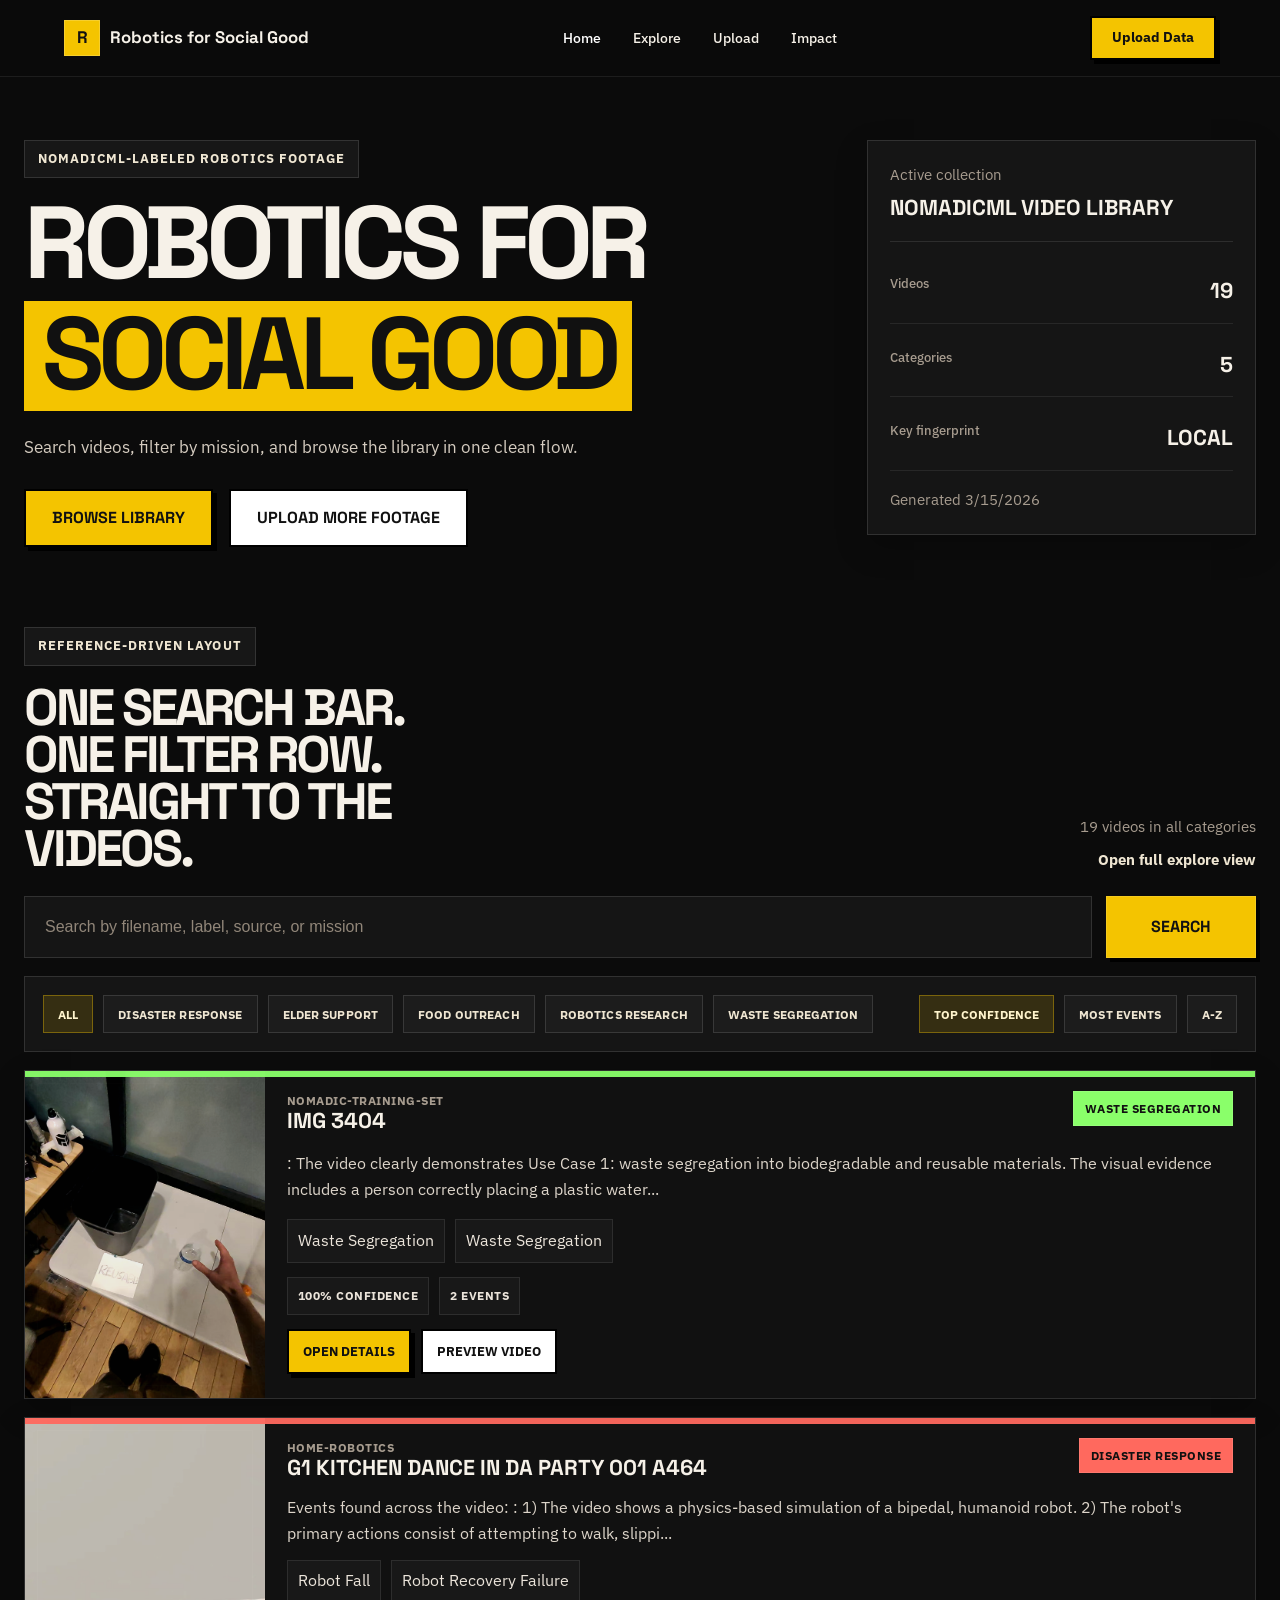
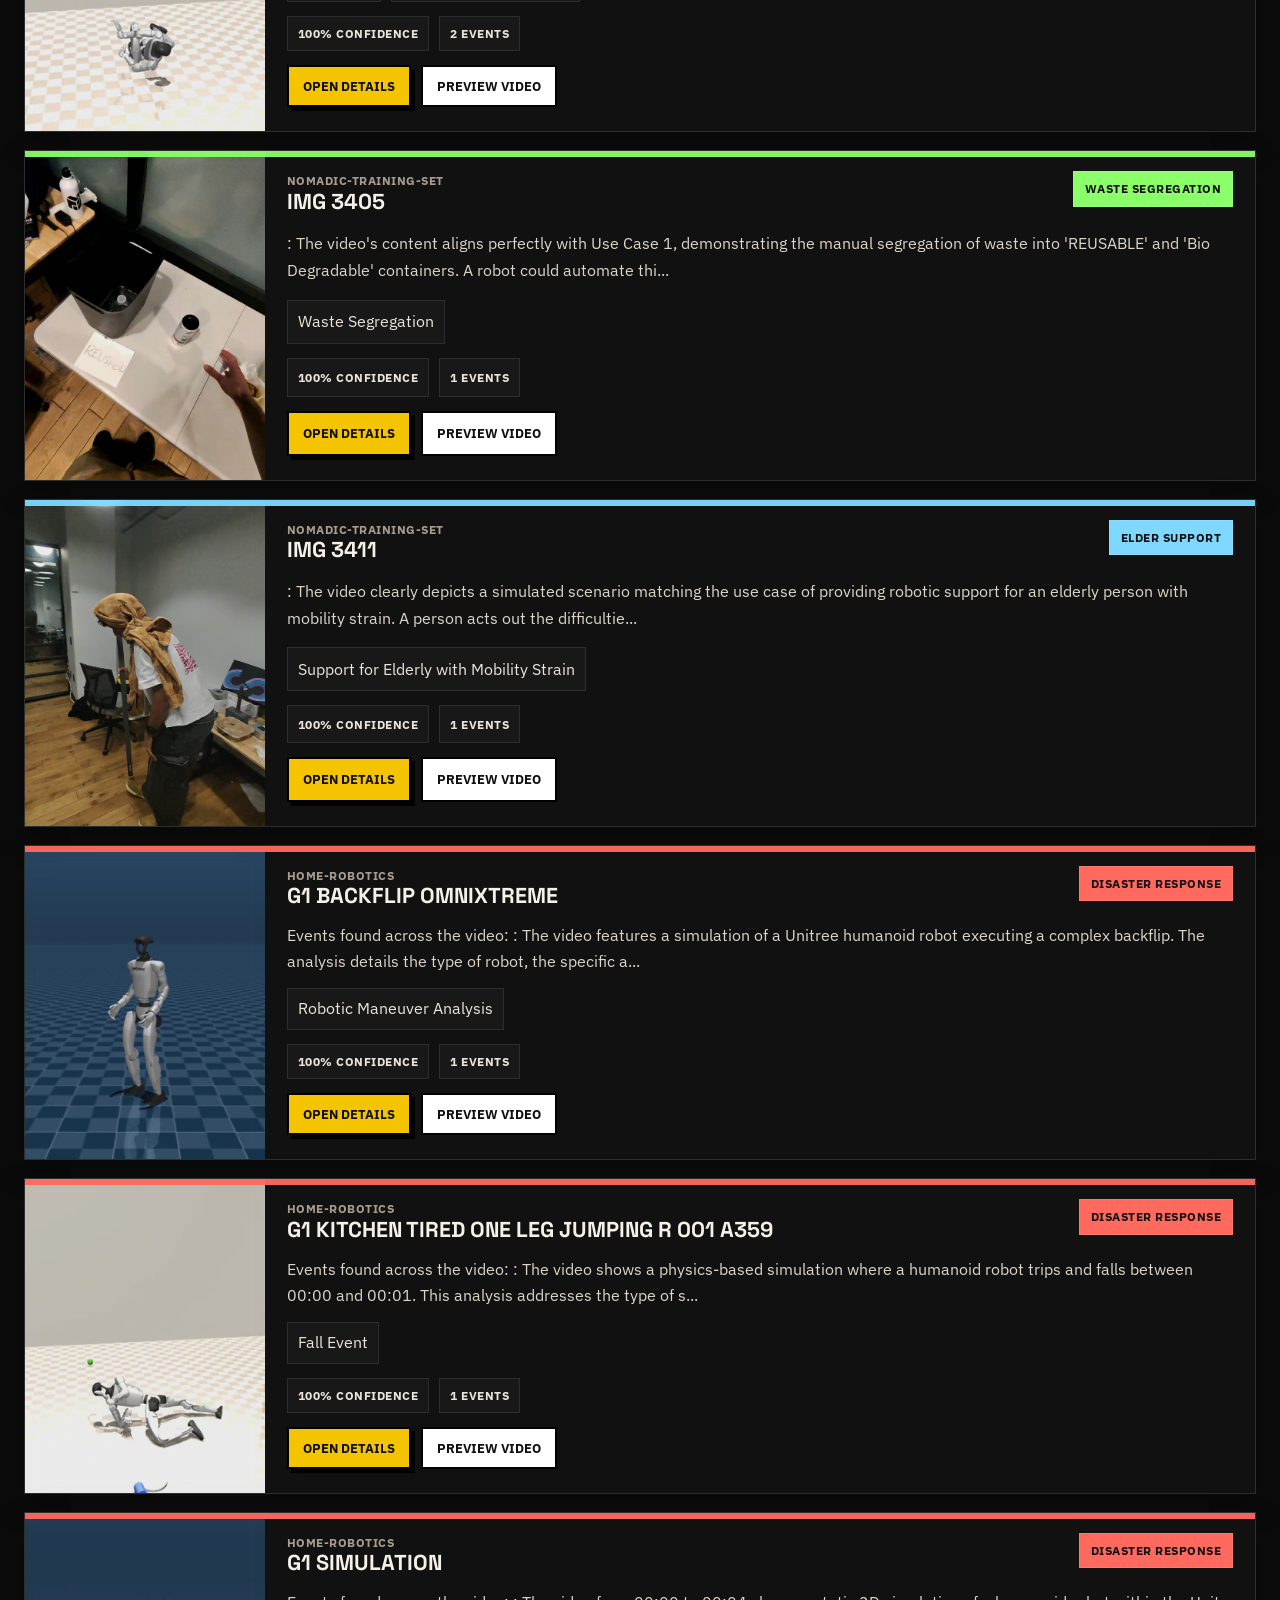
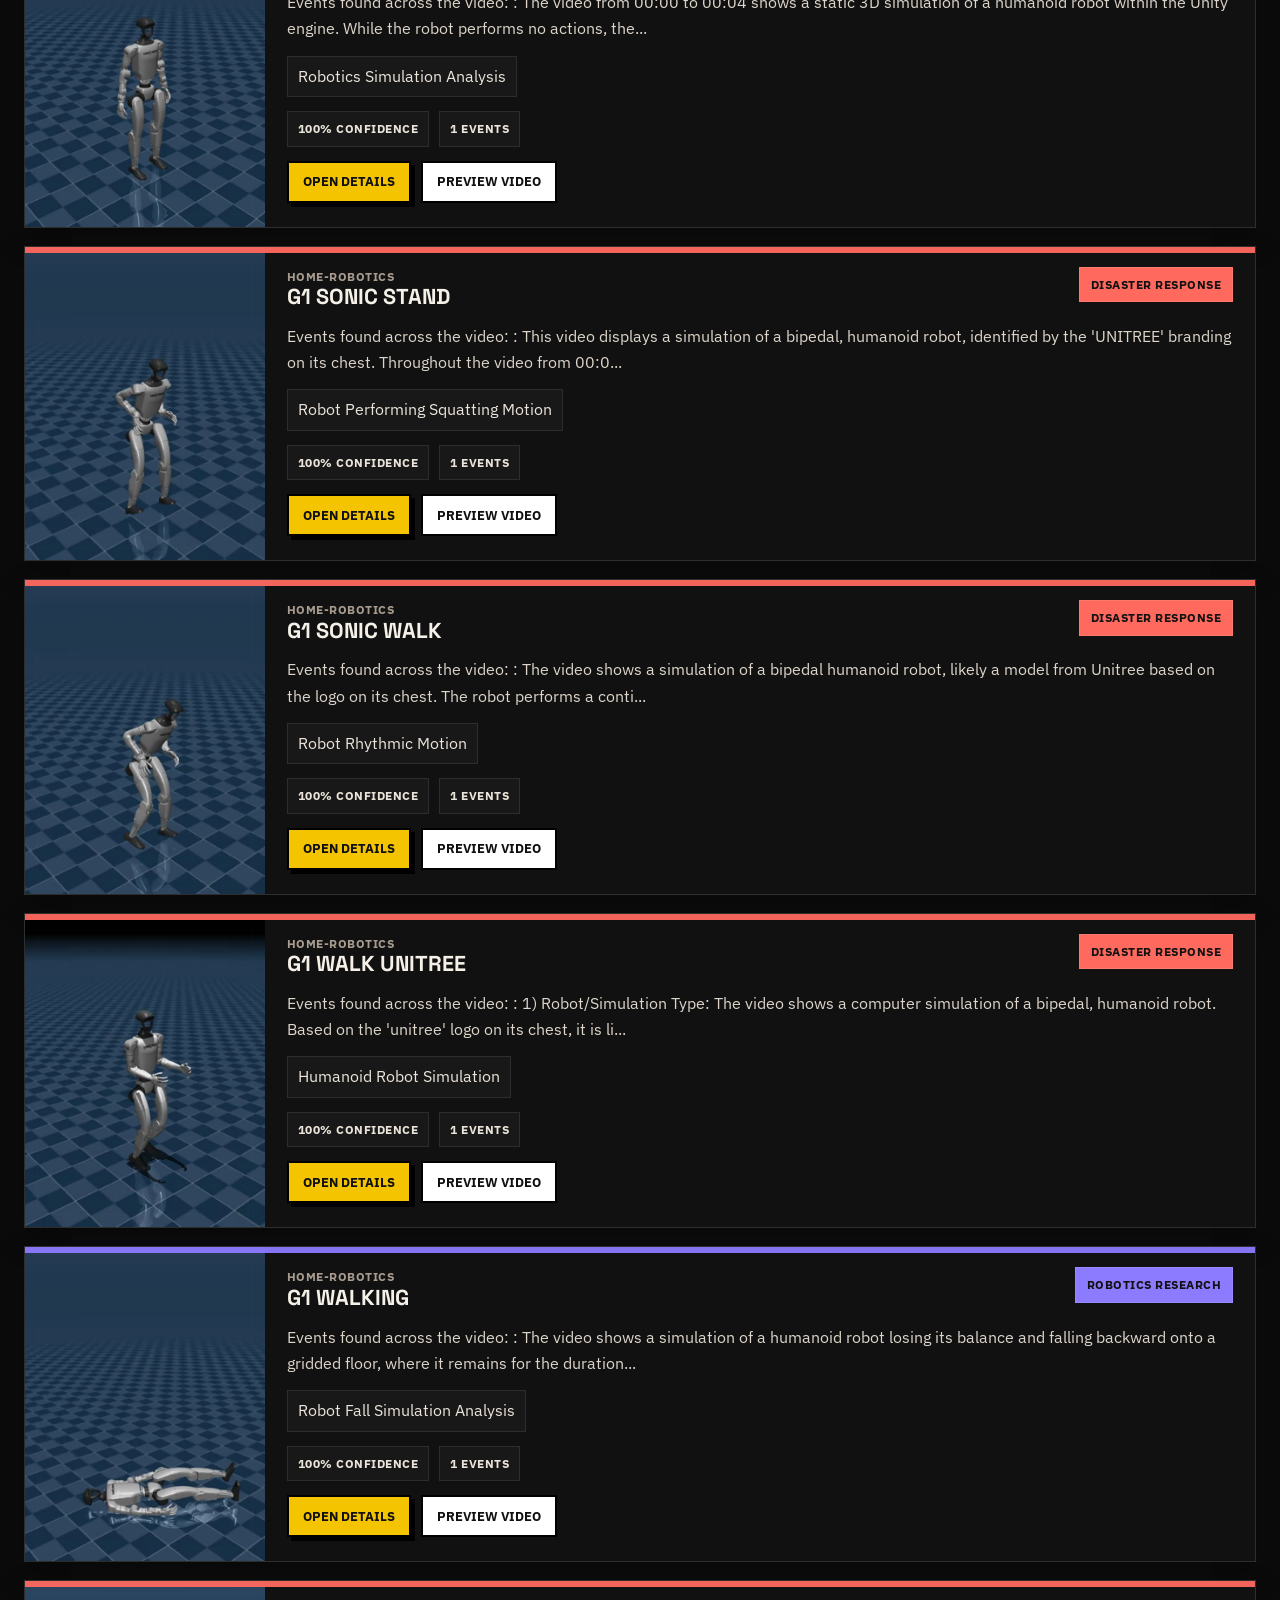
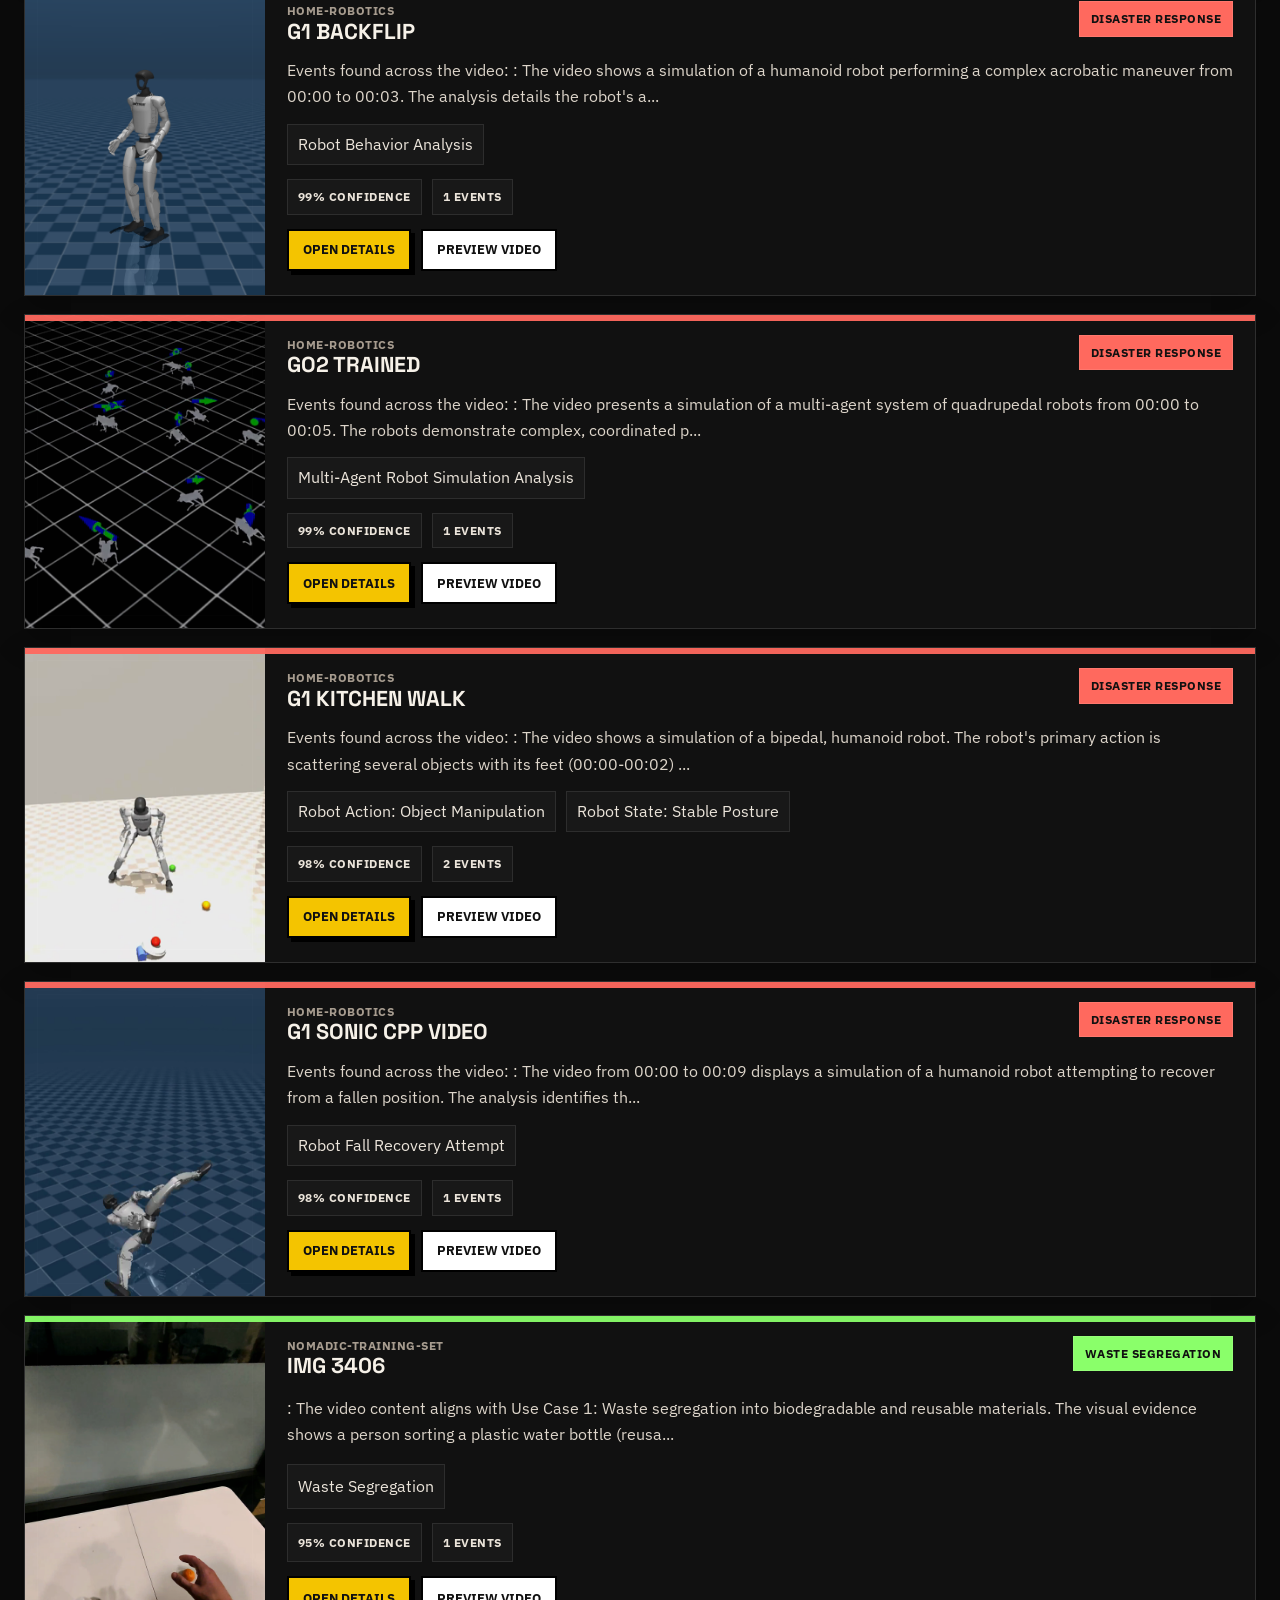
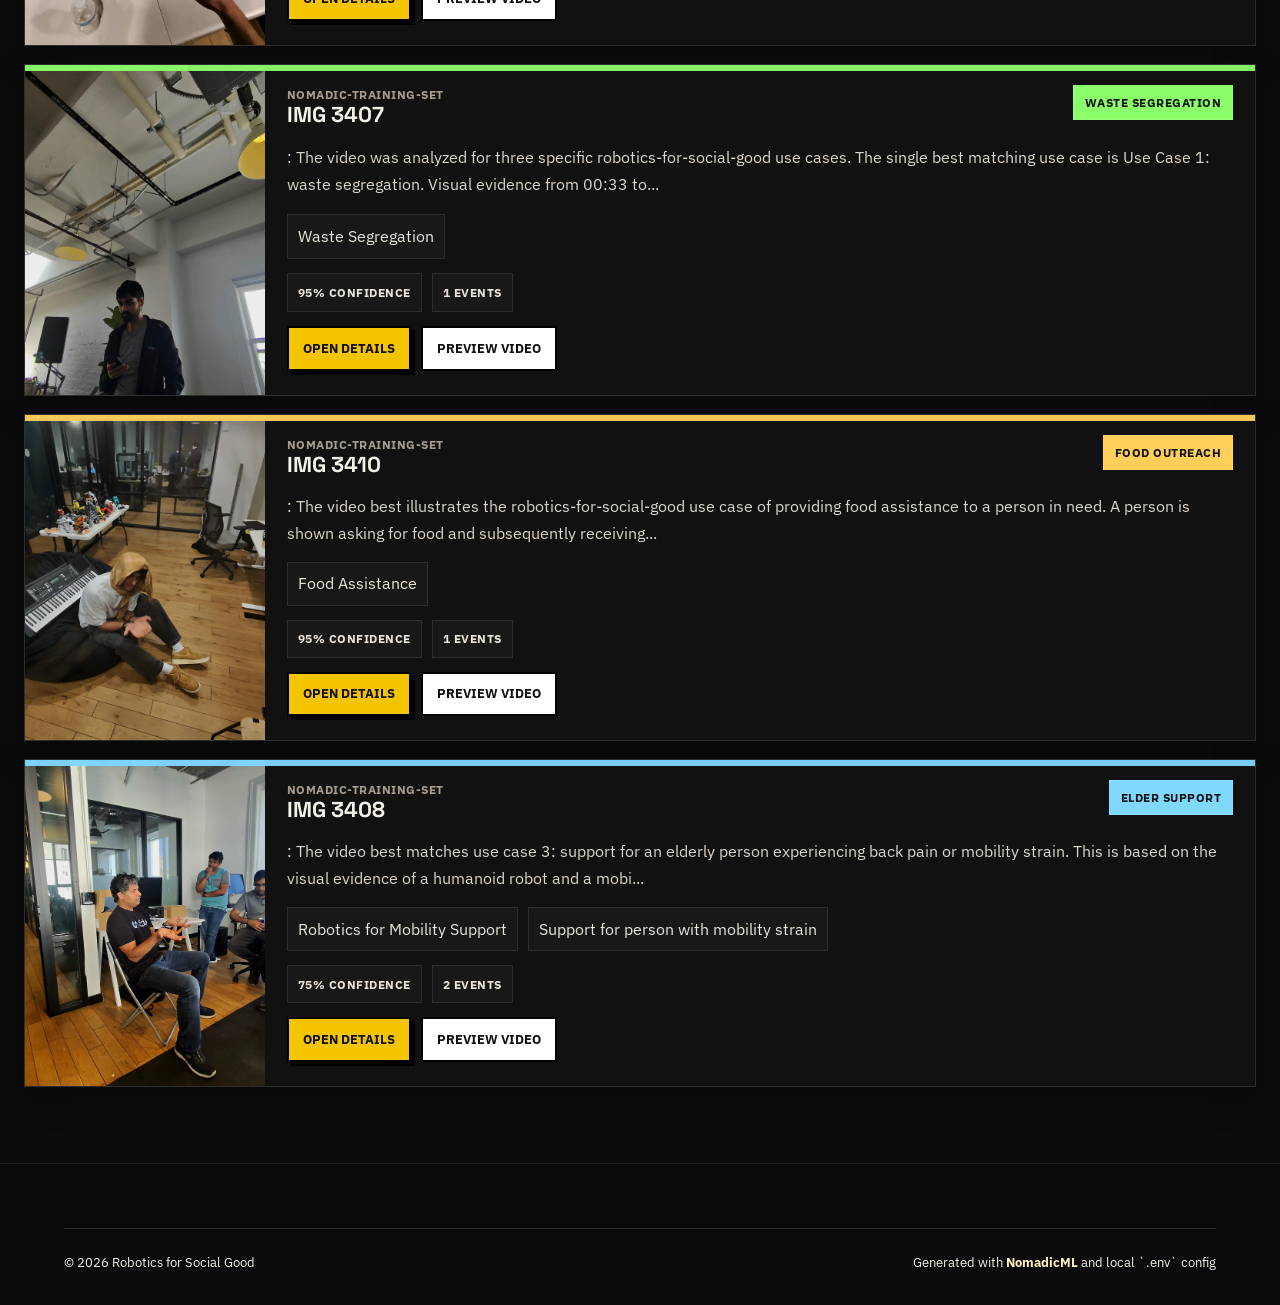
==== commit bf2a973f: "dd" ====
--- a/index.html
+++ b/index.html
@@ -39,9 +39,12 @@
             <div class="home-container">
                 <div class="hero-copy">
                     <p class="hero-kicker">NomadicML-labeled robotics footage</p>
-                    <h1>Clean dataset browsing, no fake AI fluff.</h1>
+                    <h1>
+                        <span>Robotics For</span>
+                        <span class="hero-highlight">Social Good</span>
+                    </h1>
                     <p class="hero-text">
-                        Search videos, filter by mission, and open the exact labeled dataset collection generated from your local `.env` setup.
+                        Search videos, filter by mission, and browse the library in one clean flow.
                     </p>
                     <div class="hero-actions">
                         <a class="hero-button hero-button-solid" href="#library">Browse Library</a>
--- a/css/theme.css
+++ b/css/theme.css
@@ -9,29 +9,26 @@
     --text-muted: #9f9589;
     --accent: #f4c400;
     --accent-1: #f4c400;
-    --accent-2: #ff8e3c;
+    --accent-2: #f4c400;
     --theme-cyan: #55dbff;
     --theme-violet: #8d7bff;
     --theme-green: #7dfd8a;
     --radius: 18px;
     --radius-lg: 28px;
-    --shadow: 0 24px 60px rgba(0, 0, 0, 0.34);
+    --shadow: 0 12px 30px rgba(0, 0, 0, 0.22);
 }
 
 body {
     font-family: 'IBM Plex Sans', sans-serif;
-    background:
-        radial-gradient(circle at top left, rgba(244, 196, 0, 0.08), transparent 24%),
-        radial-gradient(circle at top right, rgba(85, 219, 255, 0.07), transparent 20%),
-        linear-gradient(180deg, #090909 0%, #101010 48%, #151515 100%);
+    background: #0b0b0b;
     color: var(--text-primary);
 }
 
 .navbar {
-    background: rgba(9, 9, 9, 0.88);
+    background: rgba(11, 11, 11, 0.96);
     border-bottom: 1px solid var(--border);
-    backdrop-filter: blur(18px);
-    -webkit-backdrop-filter: blur(18px);
+    backdrop-filter: blur(10px);
+    -webkit-backdrop-filter: blur(10px);
 }
 
 .nav-logo,
@@ -47,12 +44,12 @@
     justify-content: center;
     width: 36px;
     height: 36px;
-    border-radius: 10px;
-    background: linear-gradient(135deg, var(--accent-1), var(--accent-2));
+    border-radius: 8px;
+    background: var(--accent-1);
     color: #111111;
     font-family: 'Space Grotesk', sans-serif;
     font-size: 1rem;
-    box-shadow: 0 12px 24px rgba(244, 196, 0, 0.22);
+    box-shadow: none;
 }
 
 .logo-text,
@@ -79,23 +76,20 @@
 
 .btn-create,
 .btn-primary {
-    background: linear-gradient(135deg, var(--accent-1), var(--accent-2));
+    background: var(--accent-1);
     color: #111111;
-    border-radius: 999px;
-    box-shadow: 0 14px 30px rgba(244, 196, 0, 0.18);
+    border-radius: 0;
+    box-shadow: 4px 4px 0 #000000;
 }
 
 .btn-secondary {
-    background: rgba(255, 255, 255, 0.03);
-    border: 1px solid var(--border);
-    border-radius: 999px;
+    background: transparent;
+    border: 2px solid rgba(255, 255, 255, 0.18);
+    border-radius: 0;
 }
 
 .gradient-text {
-    background: linear-gradient(135deg, var(--accent-1), #fff1b6 46%, var(--theme-cyan));
-    -webkit-background-clip: text;
-    background-clip: text;
-    color: transparent;
+    color: var(--accent-1);
 }
 
 .section-tag,
@@ -105,7 +99,7 @@
 }
 
 .section-tag {
-    background: rgba(255, 255, 255, 0.04);
+    background: rgba(255, 255, 255, 0.03);
     border: 1px solid rgba(255, 255, 255, 0.1);
     color: #fff1b6;
 }
@@ -129,9 +123,7 @@
 .marketplace-shell,
 .marketplace-toolbar,
 .marketplace-stat {
-    background:
-        linear-gradient(180deg, rgba(255, 255, 255, 0.04), rgba(255, 255, 255, 0.02)),
-        var(--bg-card);
+    background: var(--bg-card);
     border-color: var(--border);
     box-shadow: var(--shadow);
 }
@@ -151,27 +143,12 @@
 }
 
 .pricing-badge {
-    background: linear-gradient(135deg, var(--accent-1), var(--accent-2));
+    background: var(--accent-1);
     color: #111111;
 }
 
 .page-header {
-    position: relative;
-    overflow: hidden;
-}
-
-.page-header::before {
-    content: '';
-    position: absolute;
-    inset: 0;
-    background:
-        radial-gradient(circle at 10% 20%, rgba(244, 196, 0, 0.1), transparent 22%),
-        radial-gradient(circle at 90% 15%, rgba(85, 219, 255, 0.09), transparent 20%);
-    pointer-events: none;
-}
-
-.page-header .container {
-    position: relative;
+    border-bottom: 1px solid rgba(255, 255, 255, 0.06);
 }
 
 .footer {
@@ -195,5 +172,5 @@
 .toast {
     background: #151515;
     border: 1px solid rgba(244, 196, 0, 0.35);
-    box-shadow: 0 18px 40px rgba(0, 0, 0, 0.34);
+    box-shadow: 0 12px 30px rgba(0, 0, 0, 0.22);
 }
--- a/css/home.css
+++ b/css/home.css
@@ -6,20 +6,17 @@
     --panel-2: #181818;
     --line: rgba(255, 255, 255, 0.12);
     --gold: #f4c400;
-    --shadow: 0 24px 60px rgba(0, 0, 0, 0.34);
-    background:
-        radial-gradient(circle at top left, rgba(244, 196, 0, 0.08), transparent 26%),
-        radial-gradient(circle at top right, rgba(94, 222, 255, 0.08), transparent 24%),
-        linear-gradient(180deg, #090909 0%, #0f0f0f 48%, #141414 100%);
+    --shadow: 0 12px 30px rgba(0, 0, 0, 0.22);
+    background: #0b0b0b;
     color: var(--ink);
     font-family: 'IBM Plex Sans', sans-serif;
 }
 
 .home-page .navbar.home-nav {
-    background: rgba(9, 9, 9, 0.9);
+    background: rgba(11, 11, 11, 0.96);
     border-bottom: 1px solid rgba(255, 255, 255, 0.08);
-    backdrop-filter: blur(18px);
-    -webkit-backdrop-filter: blur(18px);
+    backdrop-filter: blur(10px);
+    -webkit-backdrop-filter: blur(10px);
 }
 
 .home-page .nav-container,
@@ -42,12 +39,11 @@
     width: 36px;
     height: 36px;
     border: 1px solid rgba(255, 255, 255, 0.18);
-    background:
-        linear-gradient(135deg, rgba(244, 196, 0, 0.95), rgba(255, 154, 61, 0.92));
+    background: #f4c400;
     color: #111111;
     font-family: 'Space Grotesk', sans-serif;
     font-weight: 700;
-    box-shadow: 0 12px 24px rgba(244, 196, 0, 0.22);
+    box-shadow: none;
 }
 
 .home-page .nav-links a.nav-active,
@@ -56,11 +52,11 @@
 }
 
 .home-page .home-create {
-    background: linear-gradient(135deg, #f4c400, #ff8e3c);
-    color: #111111;
-    border: 1px solid rgba(255, 255, 255, 0.08);
-    border-radius: 999px;
-    box-shadow: 0 14px 30px rgba(244, 196, 0, 0.22);
+    background: #f4c400;
+    color: #111111;
+    border: 2px solid #000000;
+    border-radius: 0;
+    box-shadow: 4px 4px 0 #000000;
 }
 
 .home-page .home-create:hover {
@@ -69,13 +65,13 @@
 }
 
 .home-hero {
-    padding: 140px 0 46px;
+    padding: 140px 0 52px;
 }
 
 .home-hero .home-container {
     display: grid;
-    grid-template-columns: minmax(0, 1.4fr) minmax(300px, 0.8fr);
-    gap: 28px;
+    grid-template-columns: minmax(0, 1.35fr) minmax(260px, 0.65fr);
+    gap: 36px;
     align-items: start;
 }
 
@@ -85,7 +81,7 @@
     margin-bottom: 18px;
     padding: 8px 13px;
     border: 1px solid rgba(255, 255, 255, 0.12);
-    border-radius: 999px;
+    border-radius: 0;
     background: rgba(255, 255, 255, 0.05);
     color: var(--paper);
     font-size: 0.8rem;
@@ -97,10 +93,24 @@
 .hero-copy h1,
 .library-head h2 {
     font-family: 'Space Grotesk', sans-serif;
-    font-size: clamp(2.9rem, 7vw, 6.4rem);
-    line-height: 0.94;
-    letter-spacing: -0.055em;
-    text-transform: uppercase;
+    font-size: clamp(3rem, 8vw, 6.8rem);
+    line-height: 0.92;
+    letter-spacing: -0.06em;
+    text-transform: uppercase;
+}
+
+.hero-copy h1 {
+    display: flex;
+    flex-direction: column;
+    align-items: flex-start;
+    gap: 10px;
+}
+
+.hero-highlight {
+    display: inline-block;
+    padding: 6px 18px 10px;
+    background: #f4c400;
+    color: #111111;
 }
 
 .library-head h2 {
@@ -109,11 +119,11 @@
 }
 
 .hero-text {
-    max-width: 640px;
+    max-width: 560px;
     margin-top: 22px;
     color: #d5ccc0;
-    font-size: 1.08rem;
-    line-height: 1.72;
+    font-size: 1.05rem;
+    line-height: 1.68;
 }
 
 .hero-actions {
@@ -129,8 +139,8 @@
     justify-content: center;
     min-height: 58px;
     padding: 0 26px;
-    border-radius: 999px;
-    border: 1px solid rgba(255, 255, 255, 0.1);
+    border-radius: 0;
+    border: 2px solid #000000;
     font-family: 'Space Grotesk', sans-serif;
     font-size: 1rem;
     font-weight: 700;
@@ -143,40 +153,24 @@
 }
 
 .hero-button-solid {
-    background: linear-gradient(135deg, #f4c400, #ff8e3c);
-    color: #111111;
-    box-shadow: 0 16px 36px rgba(244, 196, 0, 0.18);
+    background: #f4c400;
+    color: #111111;
+    box-shadow: 4px 4px 0 #000000;
 }
 
 .hero-button-ghost {
-    background: rgba(255, 255, 255, 0.04);
-    color: var(--ink);
+    background: #ffffff;
+    color: #111111;
 }
 
 .hero-panel {
     position: relative;
-    padding: 24px;
+    padding: 22px;
     border: 1px solid rgba(255, 255, 255, 0.12);
-    border-radius: 28px;
-    background:
-        linear-gradient(180deg, rgba(255, 255, 255, 0.05), rgba(255, 255, 255, 0.02)),
-        rgba(20, 20, 20, 0.96);
+    border-radius: 0;
+    background: #151515;
     box-shadow: var(--shadow);
     overflow: hidden;
-}
-
-.hero-panel::before {
-    content: '';
-    position: absolute;
-    inset: 0;
-    background:
-        radial-gradient(circle at 0% 0%, rgba(244, 196, 0, 0.14), transparent 28%),
-        radial-gradient(circle at 100% 100%, rgba(94, 222, 255, 0.12), transparent 28%);
-    pointer-events: none;
-}
-
-.hero-panel > * {
-    position: relative;
 }
 
 .hero-panel-head {
@@ -263,7 +257,7 @@
 .library-search input {
     min-height: 62px;
     padding: 0 20px;
-    border-radius: 22px;
+    border-radius: 0;
     background: rgba(255, 255, 255, 0.04);
     color: var(--ink);
     font-size: 1rem;
@@ -275,14 +269,14 @@
 
 .library-search button {
     min-width: 150px;
-    border-radius: 22px;
-    background: linear-gradient(135deg, #f4c400, #ff8e3c);
+    border-radius: 0;
+    background: #f4c400;
     color: #111111;
     font-family: 'Space Grotesk', sans-serif;
     font-size: 1rem;
     font-weight: 700;
     text-transform: uppercase;
-    box-shadow: 0 14px 28px rgba(244, 196, 0, 0.16);
+    box-shadow: 4px 4px 0 #000000;
     cursor: pointer;
 }
 
@@ -291,9 +285,8 @@
     justify-content: space-between;
     gap: 18px;
     padding: 18px;
-    border-radius: 26px;
+    border-radius: 0;
     background: rgba(255, 255, 255, 0.04);
-    backdrop-filter: blur(10px);
 }
 
 .library-filters,
@@ -309,7 +302,7 @@
     border: 1px solid rgba(255, 255, 255, 0.12);
     background: rgba(255, 255, 255, 0.03);
     color: var(--paper);
-    border-radius: 999px;
+    border-radius: 0;
     font-size: 0.78rem;
     font-weight: 700;
     text-transform: uppercase;
@@ -334,10 +327,8 @@
     position: relative;
     display: grid;
     grid-template-columns: 240px minmax(0, 1fr);
-    border-radius: 28px;
-    background:
-        linear-gradient(180deg, rgba(255, 255, 255, 0.035), rgba(255, 255, 255, 0.02)),
-        rgba(18, 18, 18, 0.96);
+    border-radius: 0;
+    background: rgba(18, 18, 18, 0.96);
     box-shadow: var(--shadow);
     overflow: hidden;
     transition: transform 0.24s ease, border-color 0.24s ease;
@@ -352,8 +343,10 @@
     content: '';
     position: absolute;
     inset: auto 0 0 0;
-    height: 3px;
-    background: linear-gradient(90deg, var(--category-a, #f4c400), var(--category-b, #ff8e3c));
+    top: 0;
+    bottom: auto;
+    height: 6px;
+    background: var(--category-a, #f4c400);
     opacity: 0.95;
 }
 
@@ -410,11 +403,7 @@
 .library-card-media {
     position: relative;
     min-height: 184px;
-    background:
-        linear-gradient(145deg, rgba(255, 255, 255, 0.02), rgba(255, 255, 255, 0)),
-        radial-gradient(circle at top left, var(--category-a, #f4c400), transparent 38%),
-        radial-gradient(circle at bottom right, var(--category-b, #ff8e3c), transparent 38%),
-        #111111;
+    background: #111111;
     overflow: hidden;
 }
 
@@ -423,19 +412,8 @@
     position: absolute;
     inset: 12px;
     border: 1px solid rgba(255, 255, 255, 0.12);
-    border-radius: 22px;
+    border-radius: 0;
     pointer-events: none;
-}
-
-.library-card-media::after {
-    content: '';
-    position: absolute;
-    inset: auto -10% -18% auto;
-    width: 150px;
-    height: 150px;
-    border-radius: 50%;
-    background: rgba(255, 255, 255, 0.08);
-    filter: blur(6px);
 }
 
 .library-card-media img,
@@ -446,8 +424,8 @@
 }
 
 .library-card-media img {
-    mix-blend-mode: screen;
-    opacity: 0.84;
+    opacity: 0.92;
+    mix-blend-mode: normal;
 }
 
 .library-card-media .media-fallback {
@@ -501,10 +479,9 @@
     align-items: center;
     padding: 7px 11px;
     border: 1px solid rgba(255, 255, 255, 0.1);
-    border-radius: 999px;
-    background: linear-gradient(135deg, var(--category-a, #f4c400), var(--category-b, #ff8e3c));
-    color: #111111;
-    box-shadow: 0 8px 22px rgba(0, 0, 0, 0.22);
+    border-radius: 0;
+    background: var(--category-a, #f4c400);
+    color: #111111;
 }
 
 .library-card-summary {
@@ -526,7 +503,7 @@
     align-items: center;
     padding: 7px 10px;
     border: 1px solid rgba(255, 255, 255, 0.09);
-    border-radius: 999px;
+    border-radius: 0;
     background: rgba(255, 255, 255, 0.03);
     color: #ebe4da;
 }
@@ -537,27 +514,28 @@
     justify-content: center;
     min-height: 42px;
     padding: 0 14px;
-    border-radius: 999px;
-    border: 1px solid rgba(255, 255, 255, 0.12);
+    border-radius: 0;
+    border: 2px solid #000000;
     font-size: 0.82rem;
     font-weight: 700;
     text-transform: uppercase;
 }
 
 .library-card-actions .primary-link {
-    background: linear-gradient(135deg, var(--category-a, #f4c400), var(--category-b, #ff8e3c));
-    color: #111111;
+    background: #f4c400;
+    color: #111111;
+    box-shadow: 4px 4px 0 #000000;
 }
 
 .library-card-actions .secondary-link {
-    background: rgba(255, 255, 255, 0.03);
-    color: var(--ink);
+    background: #ffffff;
+    color: #111111;
 }
 
 .home-page .showcase-empty {
     padding: 32px;
     border: 1px solid rgba(255, 255, 255, 0.12);
-    border-radius: 24px;
+    border-radius: 0;
     background: rgba(255, 255, 255, 0.04);
     color: var(--ink);
     box-shadow: var(--shadow);
@@ -589,6 +567,10 @@
         display: grid;
     }
 
+    .hero-copy h1 {
+        align-items: center;
+    }
+
     .library-head,
     .library-toolbar {
         align-items: start;
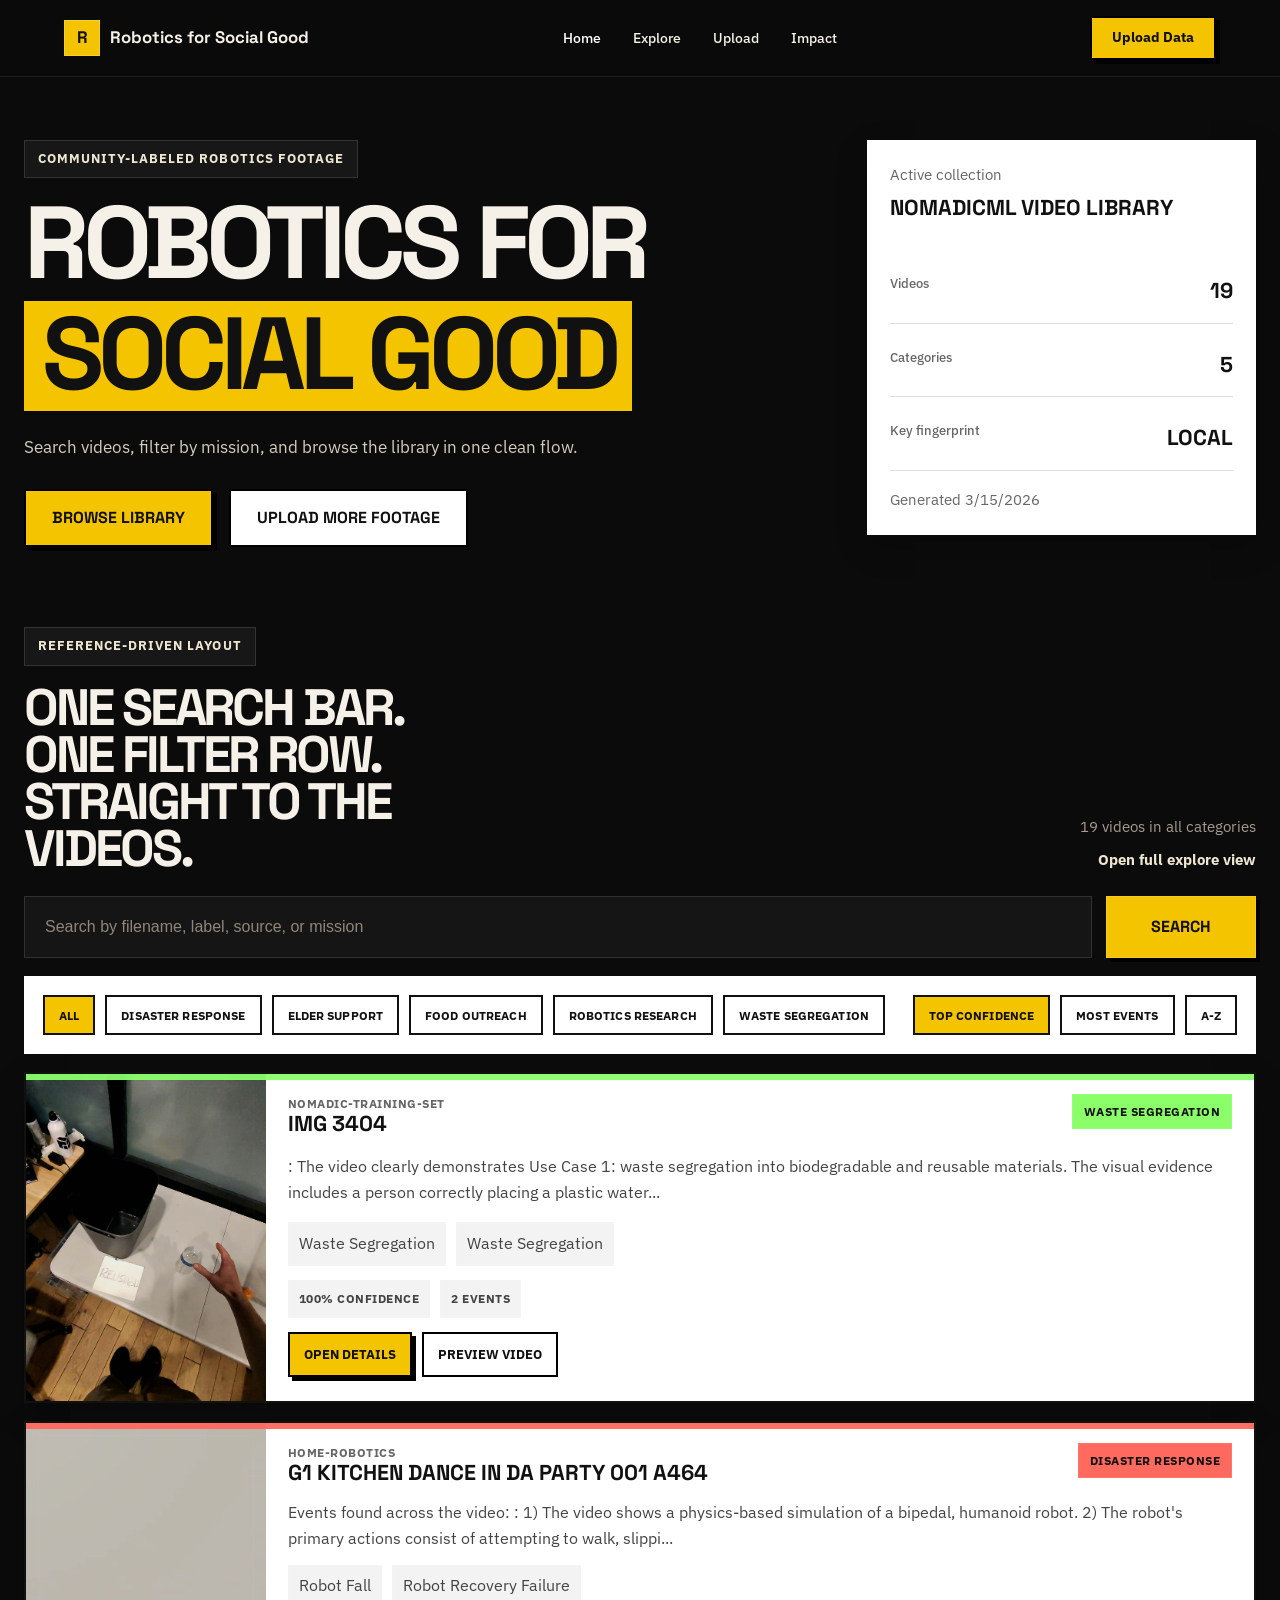
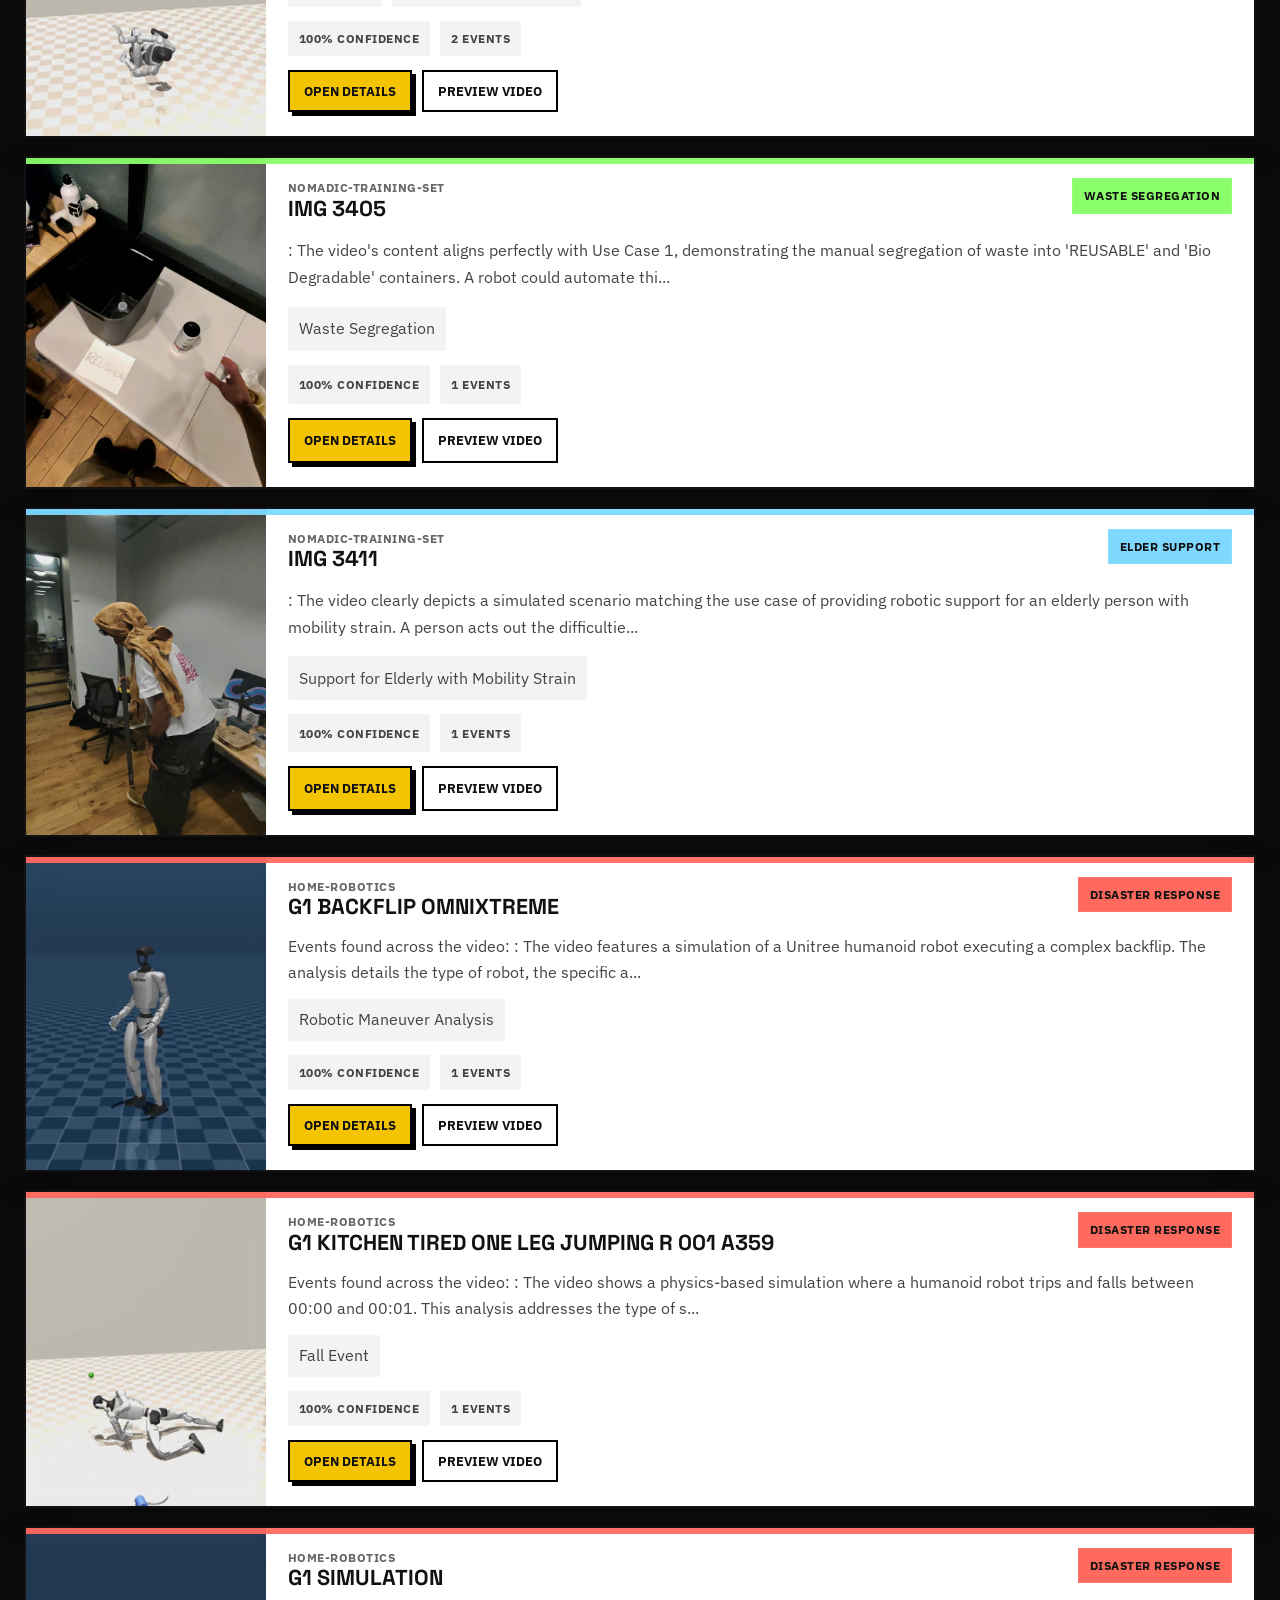
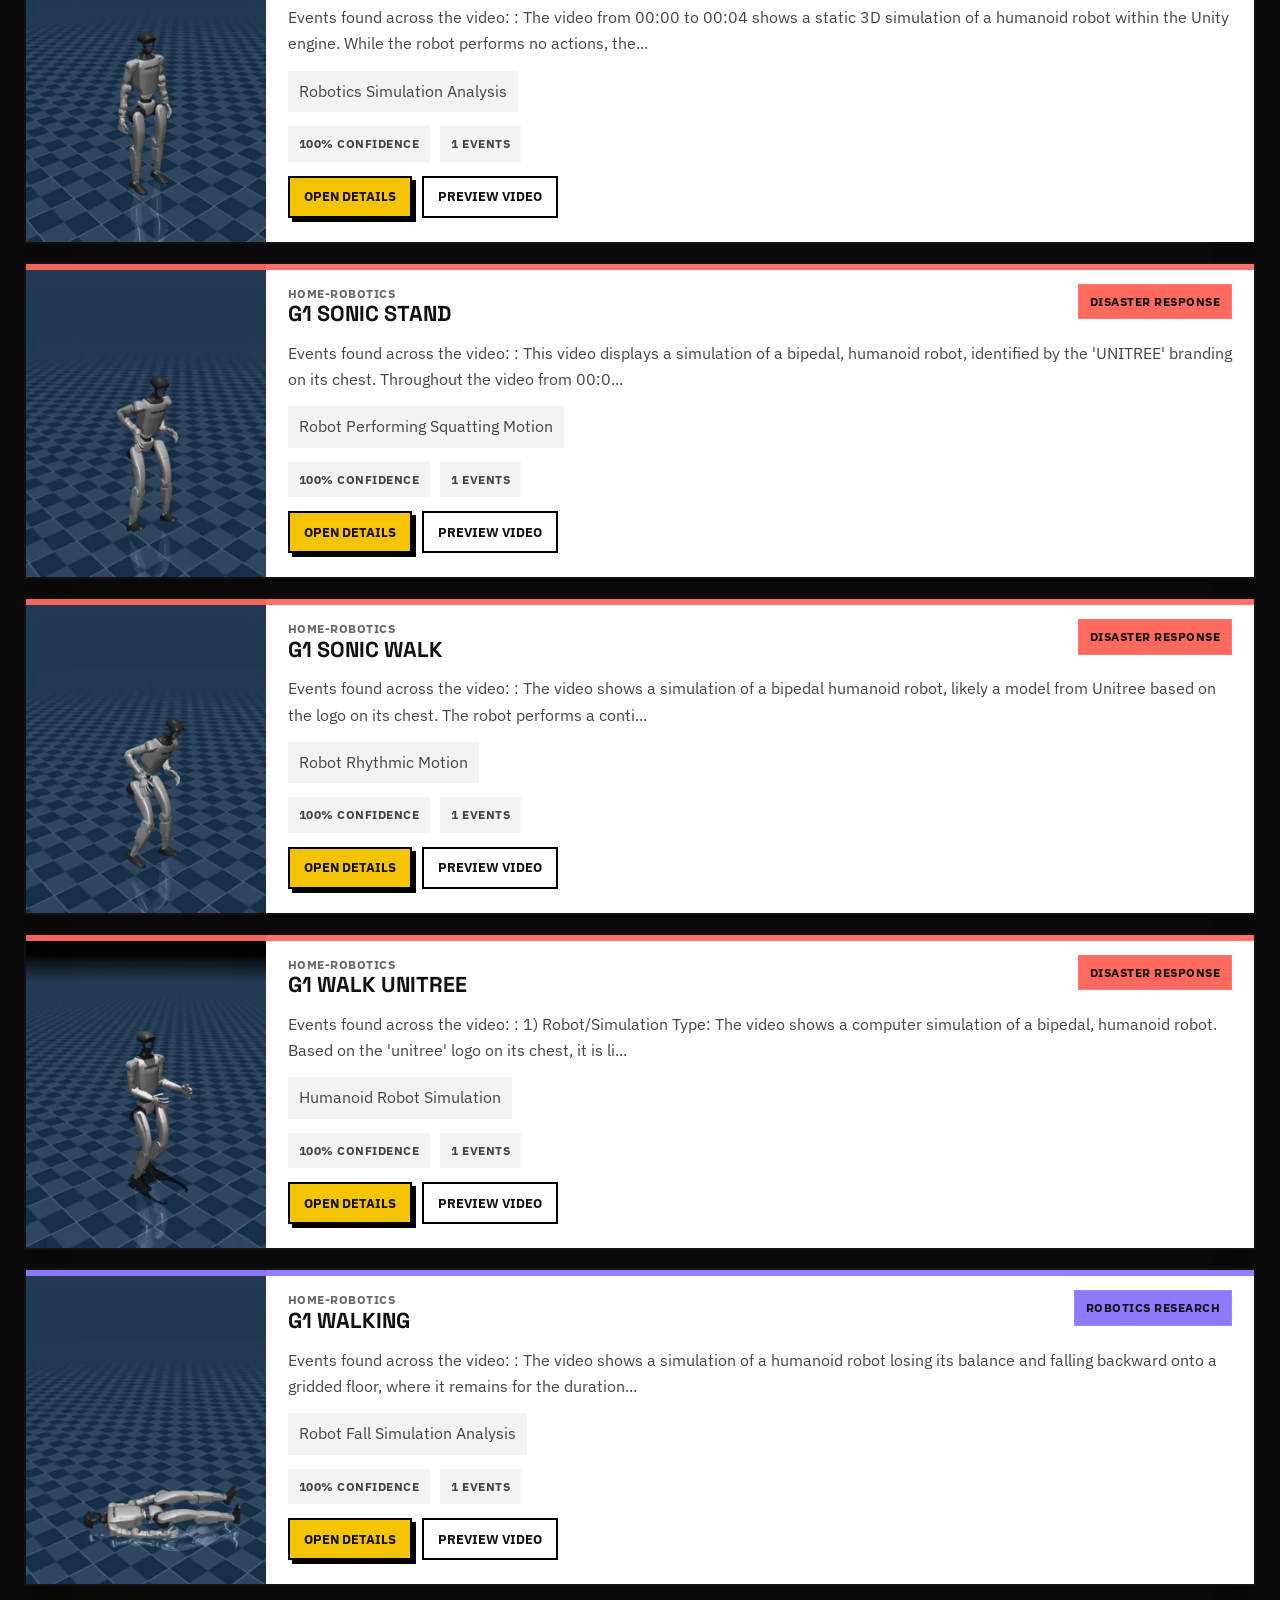
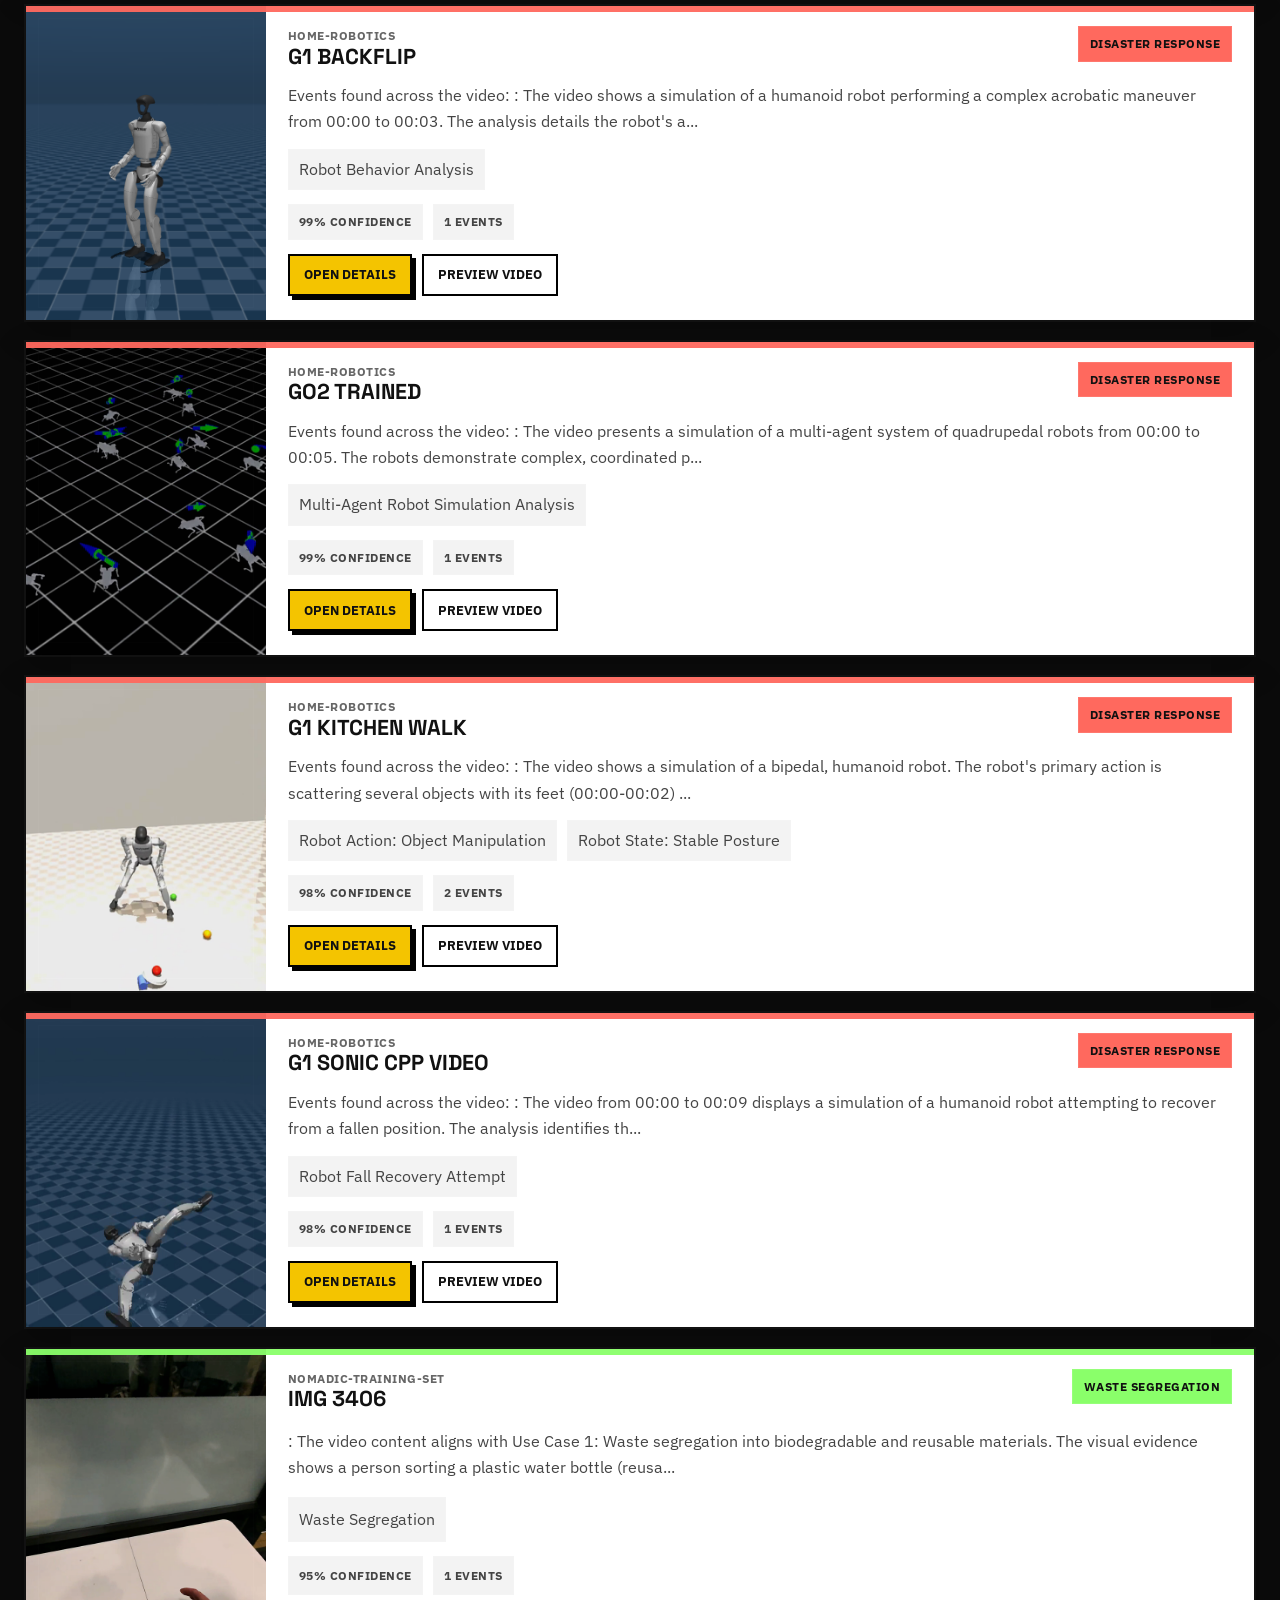
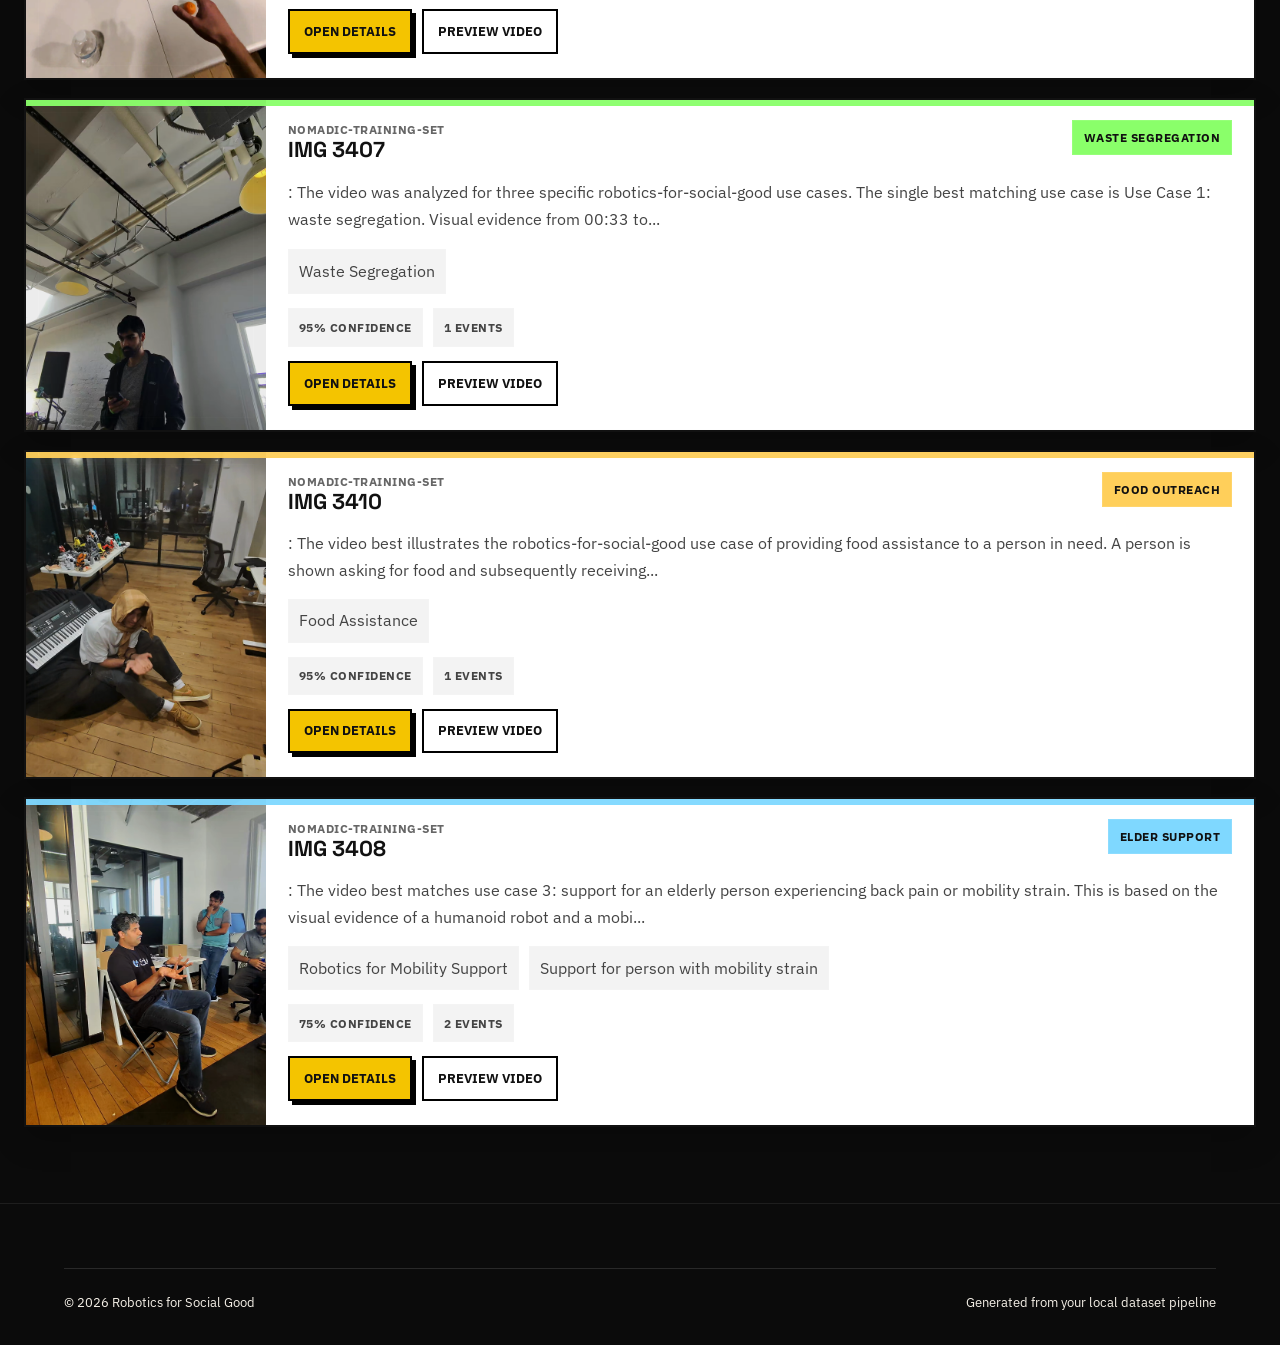
==== commit c520432c: "DD" ====
--- a/index.html
+++ b/index.html
@@ -38,7 +38,7 @@
         <section class="home-hero">
             <div class="home-container">
                 <div class="hero-copy">
-                    <p class="hero-kicker">NomadicML-labeled robotics footage</p>
+                    <p class="hero-kicker">Community-labeled robotics footage</p>
                     <h1>
                         <span>Robotics For</span>
                         <span class="hero-highlight">Social Good</span>
@@ -119,7 +119,7 @@
         <div class="container">
             <div class="footer-bottom">
                 <p>&copy; 2026 Robotics for Social Good</p>
-                <span class="footer-powered">Generated with <strong>NomadicML</strong> and local `.env` config</span>
+                <span class="footer-powered">Generated from your local dataset pipeline</span>
             </div>
         </div>
     </footer>
--- a/css/theme.css
+++ b/css/theme.css
@@ -1,8 +1,8 @@
 :root {
     --bg-primary: #090909;
     --bg-secondary: #111111;
-    --bg-card: #171717;
-    --bg-card-hover: #1d1d1d;
+    --bg-card: #ffffff;
+    --bg-card-hover: #f4f4f4;
     --border: rgba(255, 255, 255, 0.12);
     --text-primary: #f6f1e8;
     --text-secondary: #d6cdc1;
@@ -124,7 +124,7 @@
 .marketplace-toolbar,
 .marketplace-stat {
     background: var(--bg-card);
-    border-color: var(--border);
+    border: 2px solid #111111;
     box-shadow: var(--shadow);
 }
 
@@ -134,7 +134,7 @@
 .pipeline-step:hover,
 .impact-story-card:hover,
 .thumb-card:hover {
-    border-color: rgba(255, 255, 255, 0.22);
+    border-color: #111111;
 }
 
 .pricing-card.featured {
@@ -145,6 +145,46 @@
 .pricing-badge {
     background: var(--accent-1);
     color: #111111;
+}
+
+.feature-card,
+.impact-card,
+.pricing-card,
+.upload-card,
+.payment-card,
+.cta-card,
+.impact-story-card,
+.modal,
+.upload-step,
+.analysis-panel,
+.recent-empty,
+.recent-item,
+.points-banner,
+.marketplace-shell,
+.marketplace-toolbar,
+.marketplace-stat {
+    color: #111111;
+}
+
+.feature-card p,
+.impact-card p,
+.pricing-header p,
+.pricing-features li,
+.story-content p,
+.story-location,
+.page-header p,
+.cta-card p,
+.result-summary,
+.recent-meta,
+.points-info p,
+.opt-body span,
+.detail-section p {
+    color: #4f4f4f;
+}
+
+.impact-tag,
+.section-tag {
+    border-color: #111111;
 }
 
 .page-header {
@@ -164,9 +204,10 @@
 .form-group select,
 .form-group textarea,
 .cta-form input {
-    background: rgba(255, 255, 255, 0.03);
-    border: 1px solid var(--border);
-    border-radius: 14px;
+    background: #ffffff;
+    border: 2px solid #111111;
+    border-radius: 0;
+    color: #111111;
 }
 
 .toast {
--- a/css/home.css
+++ b/css/home.css
@@ -168,7 +168,8 @@
     padding: 22px;
     border: 1px solid rgba(255, 255, 255, 0.12);
     border-radius: 0;
-    background: #151515;
+    background: #ffffff;
+    color: #111111;
     box-shadow: var(--shadow);
     overflow: hidden;
 }
@@ -185,7 +186,7 @@
 .hero-panel-head span,
 .stat-label,
 .hero-note {
-    color: var(--muted);
+    color: #666666;
 }
 
 .hero-panel-head strong,
@@ -193,6 +194,7 @@
     font-family: 'Space Grotesk', sans-serif;
     font-size: 1.35rem;
     text-transform: uppercase;
+    color: #111111;
 }
 
 .hero-stats {
@@ -206,7 +208,7 @@
     justify-content: space-between;
     gap: 16px;
     padding: 14px 0;
-    border-bottom: 1px solid rgba(255, 255, 255, 0.08);
+    border-bottom: 1px solid #dddddd;
 }
 
 .hero-note {
@@ -286,7 +288,7 @@
     gap: 18px;
     padding: 18px;
     border-radius: 0;
-    background: rgba(255, 255, 255, 0.04);
+    background: #ffffff;
 }
 
 .library-filters,
@@ -299,9 +301,9 @@
 .home-page .filter-btn,
 .home-page .sort-btn {
     padding: 10px 14px;
-    border: 1px solid rgba(255, 255, 255, 0.12);
-    background: rgba(255, 255, 255, 0.03);
-    color: var(--paper);
+    border: 2px solid #111111;
+    background: #ffffff;
+    color: #111111;
     border-radius: 0;
     font-size: 0.78rem;
     font-weight: 700;
@@ -312,9 +314,9 @@
 .home-page .sort-btn.active,
 .home-page .filter-btn:hover,
 .home-page .sort-btn:hover {
-    background: rgba(244, 196, 0, 0.14);
-    border-color: rgba(244, 196, 0, 0.36);
-    color: #fff5cd;
+    background: #f4c400;
+    border-color: #111111;
+    color: #111111;
 }
 
 .library-grid {
@@ -328,7 +330,8 @@
     display: grid;
     grid-template-columns: 240px minmax(0, 1fr);
     border-radius: 0;
-    background: rgba(18, 18, 18, 0.96);
+    background: #ffffff;
+    border: 2px solid #111111;
     box-shadow: var(--shadow);
     overflow: hidden;
     transition: transform 0.24s ease, border-color 0.24s ease;
@@ -336,7 +339,7 @@
 
 .library-card:hover {
     transform: translateY(-3px);
-    border-color: rgba(255, 255, 255, 0.22);
+    border-color: #111111;
 }
 
 .library-card::after {
@@ -445,6 +448,7 @@
     display: grid;
     gap: 14px;
     padding: 20px 22px 24px;
+    color: #111111;
 }
 
 .library-card-top {
@@ -471,7 +475,7 @@
 }
 
 .library-card-kicker {
-    color: var(--muted);
+    color: #666666;
 }
 
 .library-card-chip {
@@ -485,7 +489,7 @@
 }
 
 .library-card-summary {
-    color: #ddd5ca;
+    color: #444444;
     line-height: 1.64;
 }
 
@@ -504,8 +508,8 @@
     padding: 7px 10px;
     border: 1px solid rgba(255, 255, 255, 0.09);
     border-radius: 0;
-    background: rgba(255, 255, 255, 0.03);
-    color: #ebe4da;
+    background: #f3f3f3;
+    color: #444444;
 }
 
 .library-card-actions a {
@@ -534,10 +538,10 @@
 
 .home-page .showcase-empty {
     padding: 32px;
-    border: 1px solid rgba(255, 255, 255, 0.12);
-    border-radius: 0;
-    background: rgba(255, 255, 255, 0.04);
-    color: var(--ink);
+    border: 2px solid #111111;
+    border-radius: 0;
+    background: #ffffff;
+    color: #111111;
     box-shadow: var(--shadow);
 }
 
